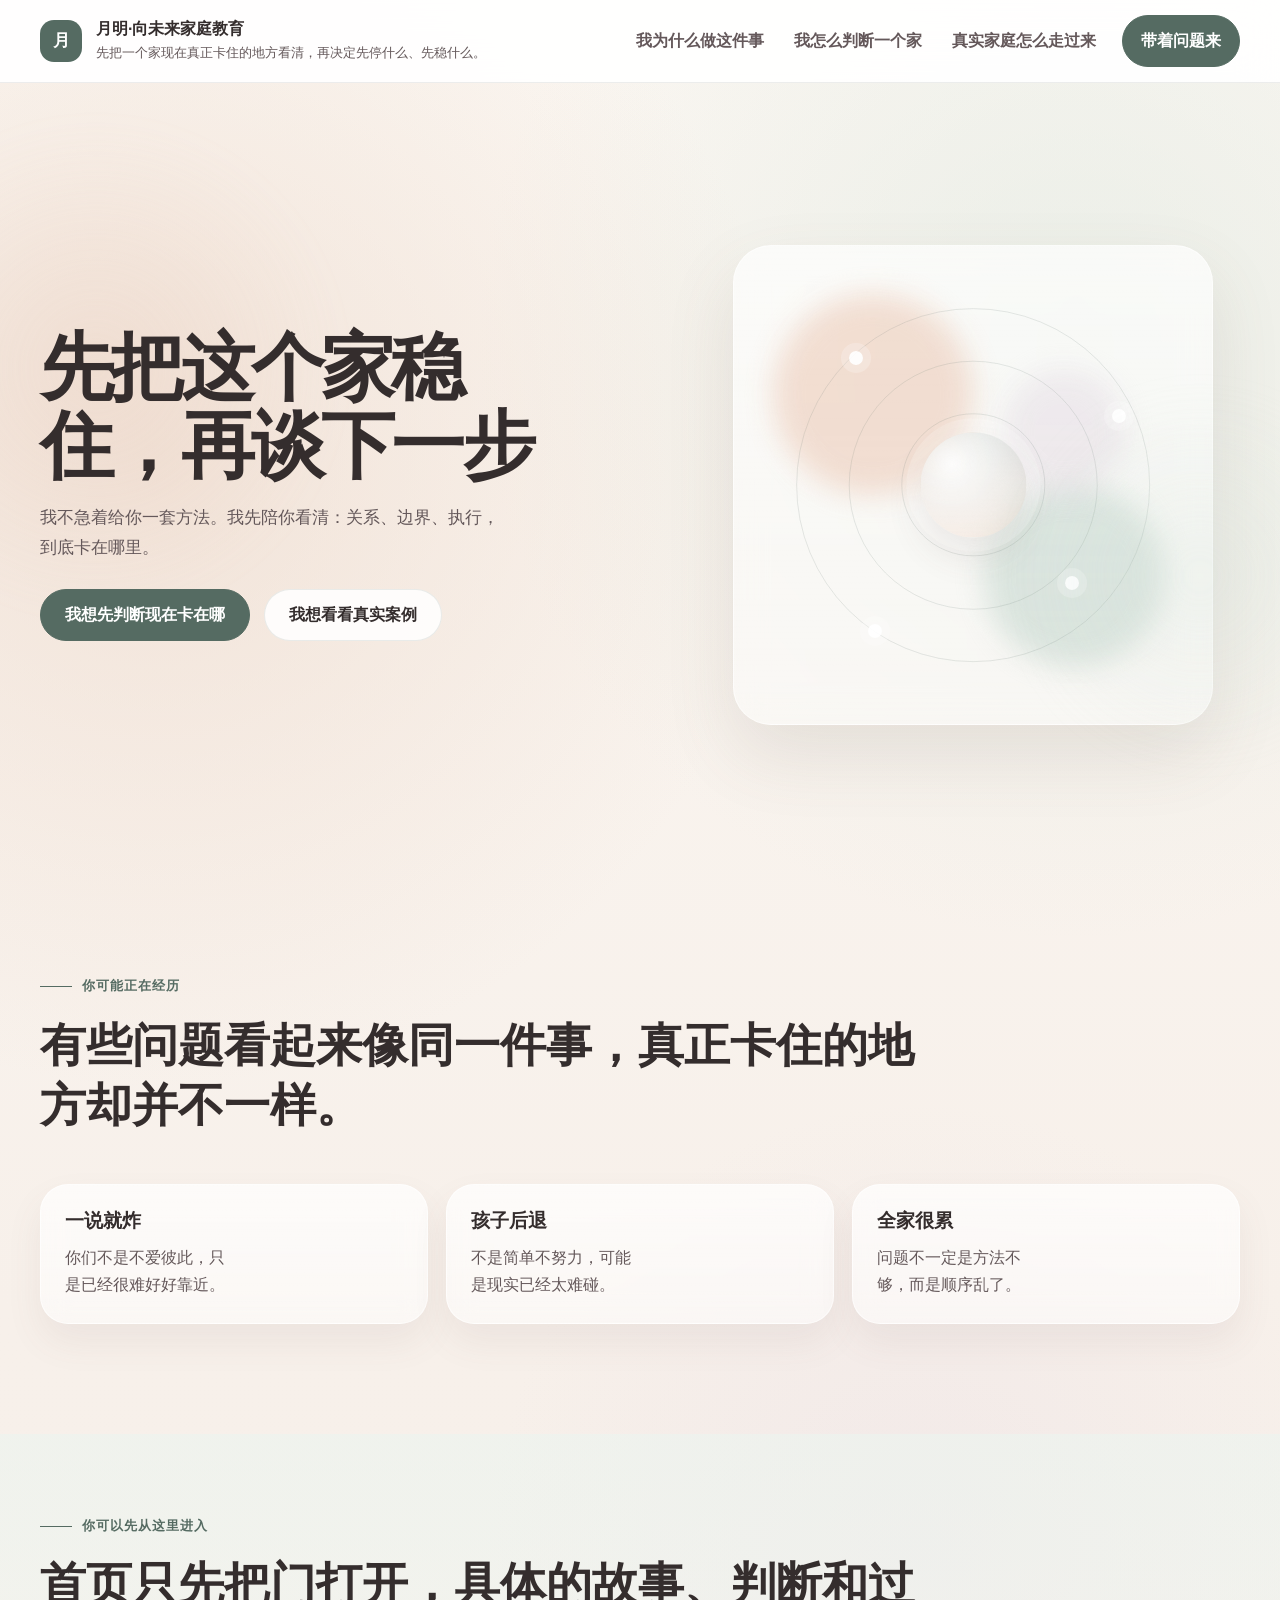
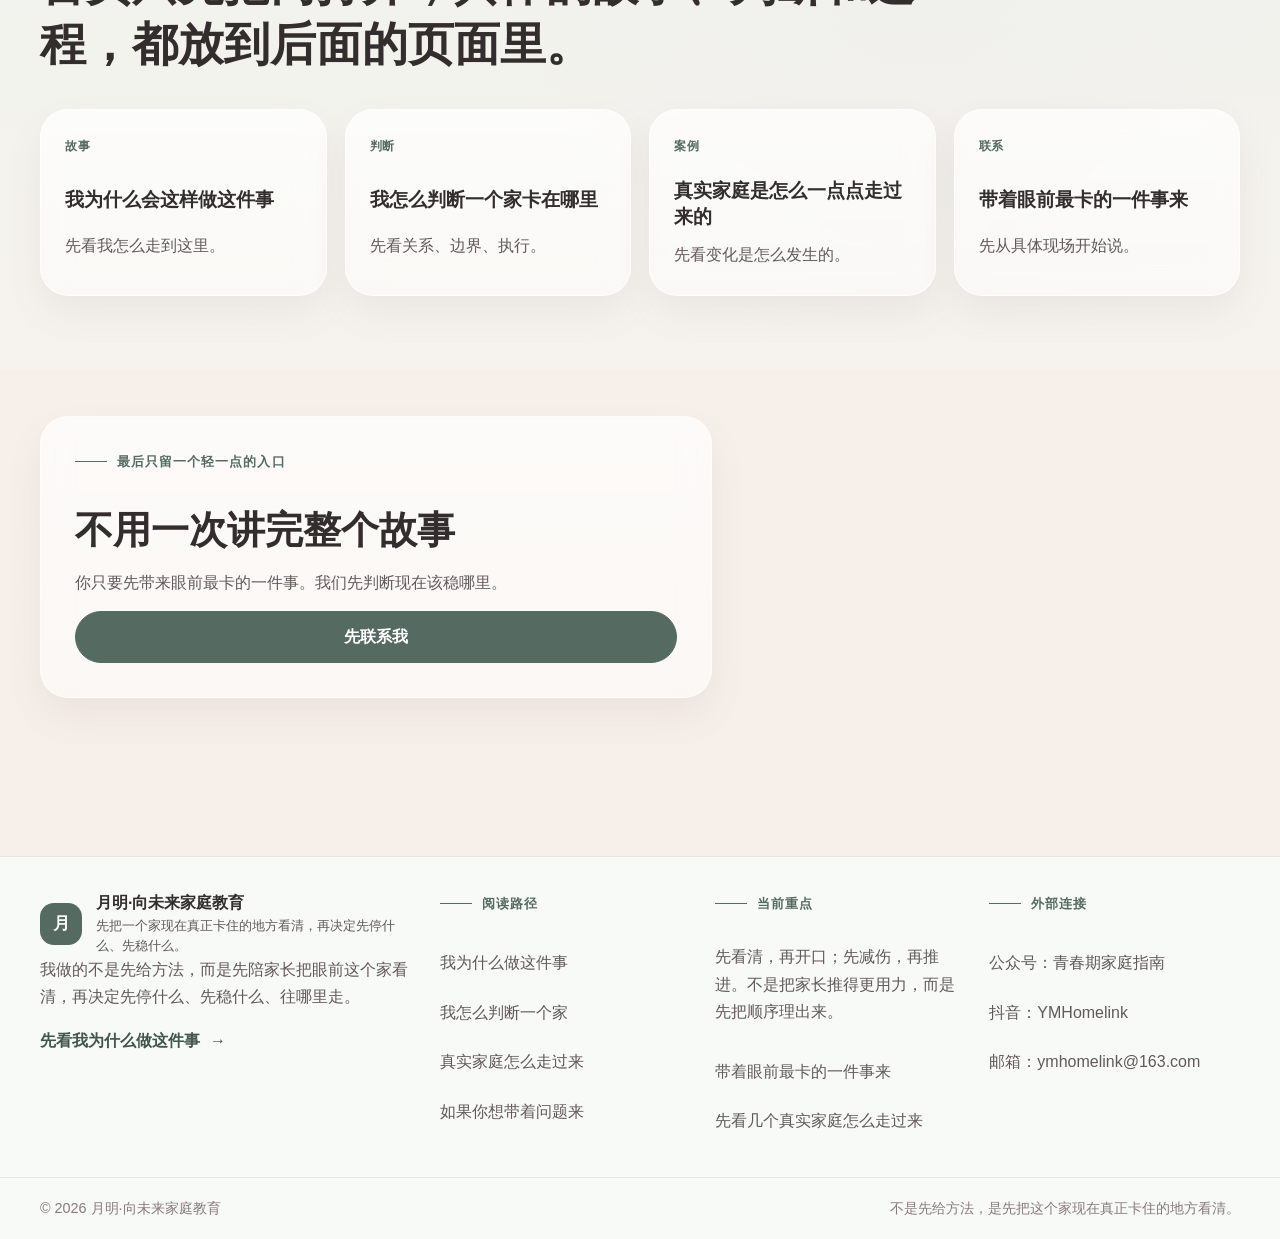
==== index.html @ 30cf976f "Redesign homepage into lighter animated entry page" ====
<!DOCTYPE html>
<html lang="zh-CN">
<head>
  <meta charset="UTF-8">
  <meta name="viewport" content="width=device-width, initial-scale=1.0">
  <title>首页 | 月明·向未来家庭教育</title>
  <meta name="description" content="先把这个家稳住，再谈下一步。我不急着给你一套方法。我先陪你看清：关系、边界、执行，到底卡在哪里。">
  <meta name="theme-color" content="#245C4D">
  <meta name="robots" content="index,follow">
  <link rel="canonical" href="https://yueminghome.github.io/Home-teach/">
  <meta property="og:locale" content="zh_CN">
  <meta property="og:type" content="website">
  <meta property="og:site_name" content="月明·向未来家庭教育">
  <meta property="og:title" content="首页 | 月明·向未来家庭教育">
  <meta property="og:description" content="先把这个家稳住，再谈下一步。我不急着给你一套方法。我先陪你看清：关系、边界、执行，到底卡在哪里。">
  <meta property="og:url" content="https://yueminghome.github.io/Home-teach/">
  <meta property="og:image" content="https://yueminghome.github.io/Home-teach/images/og-cover.png">
  <meta property="og:image:width" content="1200">
  <meta property="og:image:height" content="630">
  <meta property="og:image:alt" content="月明·向未来家庭教育 分享图">
  <meta name="twitter:card" content="summary_large_image">
  <meta name="twitter:title" content="首页 | 月明·向未来家庭教育">
  <meta name="twitter:description" content="先把这个家稳住，再谈下一步。我不急着给你一套方法。我先陪你看清：关系、边界、执行，到底卡在哪里。">
  <meta name="twitter:image" content="https://yueminghome.github.io/Home-teach/images/og-cover.png">
  <link rel="icon" type="image/svg+xml" href="data:image/svg+xml,%3Csvg xmlns='http://www.w3.org/2000/svg' viewBox='0 0 32 32'%3E%3Crect x='3' y='3' width='26' height='26' rx='8' fill='%23245C4D'/%3E%3Ctext x='16' y='20' text-anchor='middle' fill='white' font-size='13' font-family='Microsoft YaHei'%3E%E6%9C%88%3C/text%3E%3C/svg%3E">
  <link rel="stylesheet" href="css/style.css">
  <link rel="manifest" href="site.webmanifest">
  <script type="application/ld+json">
[
  {
    "@context": "https://schema.org",
    "@type": "Organization",
    "name": "月明·向未来家庭教育",
    "url": "https://yueminghome.github.io/Home-teach/",
    "logo": "https://yueminghome.github.io/Home-teach/images/og-cover.png",
    "image": "https://yueminghome.github.io/Home-teach/images/og-cover.png",
    "description": "先把这个家稳住，再谈下一步。我不急着给你一套方法。我先陪你看清：关系、边界、执行，到底卡在哪里。",
    "email": "mailto:ymhomelink@163.com"
  },
  {
    "@context": "https://schema.org",
    "@type": "WebSite",
    "name": "月明·向未来家庭教育",
    "url": "https://yueminghome.github.io/Home-teach/",
    "description": "先把这个家稳住，再谈下一步。我不急着给你一套方法。我先陪你看清：关系、边界、执行，到底卡在哪里。",
    "inLanguage": "zh-CN"
  }
]
  </script>
</head>
<body data-page="home">
  <div data-site-header></div>

  <main class="page-shell entry-home">
    <section class="section entry-home__hero">
      <div class="container">
        <div class="entry-home__hero-grid">
          <div class="entry-home__hero-copy">
            <h1 class="reveal" style="--reveal-delay: 0.04s;">先把这个家稳住，再谈下一步</h1>
            <p class="reveal" style="--reveal-delay: 0.14s;">我不急着给你一套方法。我先陪你看清：关系、边界、执行，到底卡在哪里。</p>
            <div class="btn-row reveal" style="--reveal-delay: 0.22s;">
              <a class="btn btn--primary" href="system.html">我想先判断现在卡在哪</a>
              <a class="btn btn--secondary" href="cases.html">我想看看真实案例</a>
            </div>
          </div>
          <div class="entry-home__hero-visual reveal" style="--reveal-delay: 0.18s;" aria-hidden="true">
            <div class="entry-home__hero-shell">
              <span class="entry-home__glow entry-home__glow--peach"></span>
              <span class="entry-home__glow entry-home__glow--sage"></span>
              <span class="entry-home__glow entry-home__glow--mist"></span>
              <div class="entry-home__orbit entry-home__orbit--outer"></div>
              <div class="entry-home__orbit entry-home__orbit--middle"></div>
              <div class="entry-home__orbit entry-home__orbit--inner"></div>
              <span class="entry-home__node entry-home__node--a"></span>
              <span class="entry-home__node entry-home__node--b"></span>
              <span class="entry-home__node entry-home__node--c"></span>
              <span class="entry-home__node entry-home__node--d"></span>
              <div class="entry-home__core"></div>
            </div>
          </div>
        </div>
      </div>
    </section>

    <section class="section entry-home__moments">
      <div class="container author-home__essay reveal">
        <div class="section-head">
          <span class="eyebrow">你可能正在经历</span>
          <h2>有些问题看起来像同一件事，真正卡住的地方却并不一样。</h2>
        </div>
        <div class="entry-home__moment-grid">
          <article class="reveal" style="--reveal-delay: 0.04s;">
            <div class="entry-home__moment-card">
              <h3>一说就炸</h3>
              <p>你们不是不爱彼此，只是已经很难好好靠近。</p>
            </div>
          </article>
          <article class="reveal" style="--reveal-delay: 0.12s;">
            <div class="entry-home__moment-card">
              <h3>孩子后退</h3>
              <p>不是简单不努力，可能是现实已经太难碰。</p>
            </div>
          </article>
          <article class="reveal" style="--reveal-delay: 0.2s;">
            <div class="entry-home__moment-card">
              <h3>全家很累</h3>
              <p>问题不一定是方法不够，而是顺序乱了。</p>
            </div>
          </article>
        </div>
      </div>
    </section>

    <section class="section section--soft entry-home__routes-section">
      <div class="container">
        <div class="section-head reveal" style="--reveal-delay: 0.04s;">
          <span class="eyebrow">你可以先从这里进入</span>
          <h2>首页只先把门打开，具体的故事、判断和过程，都放到后面的页面里。</h2>
        </div>
        <div class="route-grid entry-home__routes">
          <article class="reveal" style="--reveal-delay: 0.04s;">
            <a class="entry-home__route-card" href="about.html">
              <span class="card-label">故事</span>
              <h3>我为什么会这样做这件事</h3>
              <p>先看我怎么走到这里。</p>
            </a>
          </article>
          <article class="reveal" style="--reveal-delay: 0.12s;">
            <a class="entry-home__route-card" href="system.html">
              <span class="card-label">判断</span>
              <h3>我怎么判断一个家卡在哪里</h3>
              <p>先看关系、边界、执行。</p>
            </a>
          </article>
          <article class="reveal" style="--reveal-delay: 0.2s;">
            <a class="entry-home__route-card" href="cases.html">
              <span class="card-label">案例</span>
              <h3>真实家庭是怎么一点点走过来的</h3>
              <p>先看变化是怎么发生的。</p>
            </a>
          </article>
          <article class="reveal" style="--reveal-delay: 0.28s;">
            <a class="entry-home__route-card" href="contact.html">
              <span class="card-label">联系</span>
              <h3>带着眼前最卡的一件事来</h3>
              <p>先从具体现场开始说。</p>
            </a>
          </article>
        </div>
      </div>
    </section>

    <section class="section entry-home__cta">
      <div class="container">
        <article class="entry-home__cta-panel reveal" style="--reveal-delay: 0.06s;">
          <span class="eyebrow">最后只留一个轻一点的入口</span>
          <h2>不用一次讲完整个故事</h2>
          <p>你只要先带来眼前最卡的一件事。我们先判断现在该稳哪里。</p>
          <a class="btn btn--primary" href="contact.html#group-entry">先联系我</a>
        </article>
      </div>
    </section>
  </main>

  <div data-site-footer></div>

  <script src="js/site-shell.js"></script>
  <script src="js/site-ui.js"></script>
  <script src="js/main.js"></script>
</body>
</html>
---- css/style.css ----
:root {
  --bg: #f8f3ec;
  --bg-soft: #f9f1ea;
  --bg-deep: #f1e8e0;
  --surface: rgba(255, 255, 255, 0.76);
  --surface-strong: #ffffff;
  --surface-dark: #163a31;
  --ink: #342d2d;
  --ink-soft: #64585a;
  --ink-muted: #8b7a7c;
  --accent: #556b62;
  --accent-strong: #41564e;
  --accent-08: rgba(85, 107, 98, 0.08);
  --accent-12: rgba(85, 107, 98, 0.12);
  --accent-18: rgba(85, 107, 98, 0.18);
  --accent-22: rgba(85, 107, 98, 0.22);
  --accent-32: rgba(85, 107, 98, 0.32);
  --accent-soft: var(--accent-08);
  --accent-warm: #d7baa8;
  --line: var(--accent-12);
  --line-strong: var(--accent-22);
  --shadow-soft: 0 30px 70px rgba(96, 77, 70, 0.08);
  --shadow-card: 0 18px 42px rgba(96, 77, 70, 0.08);
  --radius-xl: 40px;
  --radius-lg: 30px;
  --radius-md: 22px;
  --radius-sm: 16px;
  --max-width: 1200px;
  --font-sans: "Microsoft YaHei UI", "Microsoft YaHei", "PingFang SC", "Noto Sans SC", sans-serif;
}

*,
*::before,
*::after {
  box-sizing: border-box;
}

html {
  scroll-behavior: smooth;
}

body {
  margin: 0;
  min-width: 320px;
  color: var(--ink-soft);
  font: 400 16px/1.72 var(--font-sans);
  background:
    radial-gradient(circle at top left, rgba(214, 191, 176, 0.28), transparent 28%),
    radial-gradient(circle at top right, rgba(228, 214, 223, 0.24), transparent 26%),
    linear-gradient(180deg, #fbf7f2 0%, #f7f2ed 30%, #f6f0eb 100%);
}

body.nav-open {
  overflow: hidden;
}

img {
  display: block;
  max-width: 100%;
}

a {
  color: inherit;
}

p {
  margin: 0 0 1rem;
}

h1,
h2,
h3,
h4 {
  margin: 0;
  color: var(--ink);
  line-height: 1.3;
  font-weight: 700;
}

h1 {
  font-size: clamp(2.6rem, 5vw, 5rem);
}

h2 {
  font-size: clamp(2rem, 3.6vw, 3.35rem);
}

h3 {
  font-size: clamp(1.25rem, 2vw, 1.72rem);
}

h1 + p,
h2 + p,
h3 + p {
  margin-top: 14px;
}

ul {
  margin: 0;
  padding-left: 1.2rem;
}

.container {
  width: min(var(--max-width), calc(100% - 40px));
  margin: 0 auto;
}

.page-shell {
  padding-top: 94px;
}

.section {
  padding: 92px 0;
}

.section--soft {
  position: relative;
}

.section--soft::before {
  content: "";
  position: absolute;
  inset: 18px 0;
  background: linear-gradient(180deg, rgba(236, 244, 239, 0.65), rgba(245, 250, 247, 0.28));
  z-index: 0;
}

.section--soft .container {
  position: relative;
  z-index: 1;
}

.section-head {
  max-width: 880px;
  margin-bottom: 34px;
}

.section-head h2 {
  margin-bottom: 14px;
}

.section-head p {
  color: var(--ink-soft);
  font-size: 1.05rem;
  max-width: 60ch;
}

.eyebrow {
  display: inline-flex;
  align-items: center;
  gap: 10px;
  margin-bottom: 18px;
  color: var(--accent);
  font-size: 0.82rem;
  font-weight: 700;
  letter-spacing: 0.08em;
}

.eyebrow::before {
  content: "";
  width: 32px;
  height: 1px;
  background: var(--accent);
}

.btn-row {
  display: flex;
  flex-wrap: wrap;
  gap: 14px;
}

.btn {
  display: inline-flex;
  align-items: center;
  justify-content: center;
  min-height: 52px;
  padding: 0 24px;
  border: 1px solid var(--line);
  border-radius: 999px;
  background: transparent;
  color: var(--ink);
  font-weight: 700;
  text-decoration: none;
  transition: transform 0.28s ease, background-color 0.28s ease, border-color 0.28s ease, color 0.28s ease, box-shadow 0.28s ease;
}

.btn:hover {
  transform: translateY(-2px);
  box-shadow: 0 14px 26px rgba(96, 77, 70, 0.12);
}

.btn--primary {
  border-color: var(--accent);
  background: var(--accent);
  color: #ffffff;
}

.btn--secondary {
  background: rgba(255, 255, 255, 0.86);
}

.btn--ghost {
  color: var(--ink-soft);
}

.text-link {
  display: inline-flex;
  align-items: center;
  gap: 10px;
  color: var(--accent-strong);
  font-weight: 700;
  text-decoration: none;
}

.text-link::after {
  content: "→";
}

.panel {
  padding: 28px;
  border: 1px solid var(--line);
  border-radius: var(--radius-lg);
  background: var(--surface);
  box-shadow: var(--shadow-card);
  backdrop-filter: blur(10px);
}

.panel--visual {
  padding: 34px;
}

.quote-panel {
  padding: 34px;
  border-radius: var(--radius-lg);
  background: linear-gradient(180deg, rgba(22, 58, 49, 0.98), rgba(19, 48, 40, 0.98));
  color: rgba(248, 252, 249, 0.88);
  box-shadow: var(--shadow-soft);
}

.quote-panel strong,
.quote-panel h3 {
  color: #ffffff;
}

.quote-panel p:last-child {
  margin-bottom: 0;
}

.split-layout {
  display: grid;
  grid-template-columns: minmax(0, 1.15fr) minmax(300px, 0.85fr);
  gap: 24px;
  align-items: stretch;
}

.page-hero,
.hero--growth {
  padding: 32px 0 18px;
}

.page-hero__grid,
.growth-hero__grid {
  display: grid;
  grid-template-columns: minmax(0, 1.18fr) minmax(300px, 0.82fr);
  gap: 0;
  align-items: stretch;
  overflow: hidden;
  border: 1px solid rgba(20, 32, 27, 0.08);
  border-radius: 30px;
  background: rgba(255, 255, 255, 0.9);
  box-shadow: 0 24px 52px rgba(20, 32, 27, 0.05);
}

.page-hero__copy,
.page-hero__aside,
.growth-hero__copy {
  padding: 38px;
  border: 0;
  border-radius: 0;
  background: transparent;
  box-shadow: none;
}

.page-hero__copy h1,
.growth-hero__copy h1,
.panel h2,
.panel h3,
.quote-panel h2,
.quote-panel h3,
.service-card h3,
.case-card h3,
.map-card h3,
.summary-card h3,
.contact-card h2,
.contact-card h3 {
  margin-bottom: 12px;
}

.page-hero__copy p,
.growth-hero__copy p {
  color: var(--ink-soft);
  font-size: 1.05rem;
  max-width: 60ch;
}

.page-hero__aside {
  border-left: 1px solid rgba(20, 32, 27, 0.08);
  background: rgba(243, 247, 243, 0.88);
}

.page-hero__aside strong {
  display: block;
  margin-bottom: 12px;
  color: var(--ink);
  font-size: 1.05rem;
}

.page-hero__aside ul,
.quote-panel ul,
.panel ul,
.contact-card ul,
.service-card ul,
.evidence-card ul {
  display: grid;
  gap: 10px;
  color: var(--ink-soft);
}

.site-header {
  position: fixed;
  inset: 0 0 auto;
  z-index: 20;
  border-bottom: 1px solid rgba(20, 32, 27, 0.08);
  background: rgba(255, 255, 255, 0.92);
  backdrop-filter: blur(18px);
}

.site-header__inner {
  display: flex;
  align-items: center;
  justify-content: space-between;
  gap: 28px;
  min-height: 82px;
}

.brand-lockup {
  display: inline-flex;
  align-items: center;
  gap: 14px;
  min-width: 0;
  text-decoration: none;
}

.brand-lockup__mark {
  display: inline-flex;
  align-items: center;
  justify-content: center;
  width: 42px;
  height: 42px;
  flex: 0 0 auto;
  border-radius: 14px;
  background: var(--accent);
  color: #ffffff;
  font-size: 1.05rem;
  font-weight: 700;
}

.brand-lockup__text {
  display: flex;
  flex-direction: column;
  gap: 4px;
  min-width: 0;
}

.brand-lockup__text strong {
  color: var(--ink);
  font-size: 1rem;
  line-height: 1.2;
}

.brand-lockup__text span {
  max-width: 34rem;
  color: var(--ink-soft);
  font-size: 0.83rem;
  line-height: 1.5;
}

.desktop-nav {
  display: flex;
  align-items: center;
  gap: 2px;
}

.nav-link {
  position: relative;
  padding: 12px 14px;
  color: var(--ink-soft);
  font-weight: 700;
  text-decoration: none;
  transition: color 0.2s ease, background-color 0.2s ease;
}

.nav-link::after {
  content: "";
  position: absolute;
  left: 14px;
  right: 14px;
  bottom: 9px;
  height: 1px;
  background: var(--accent);
  transform: scaleX(0);
  transform-origin: center;
  transition: transform 0.2s ease;
}

.nav-link:hover,
.nav-link.is-active {
  color: var(--ink);
}

.nav-link:hover::after,
.nav-link.is-active::after {
  transform: scaleX(1);
}

.nav-link--cta {
  margin-left: 10px;
  padding: 11px 18px;
  border: 1px solid var(--accent);
  border-radius: 999px;
  background: var(--accent);
  color: #ffffff;
}

.nav-link--cta::after {
  display: none;
}

.nav-link--cta:hover,
.nav-link--cta.is-active {
  background: var(--accent-strong);
  color: #ffffff;
}

.nav-toggle {
  display: none;
  width: 46px;
  height: 46px;
  padding: 0;
  border: 1px solid var(--line);
  border-radius: 50%;
  background: rgba(255, 255, 255, 0.8);
  cursor: pointer;
}

.nav-toggle span {
  display: block;
  width: 18px;
  height: 2px;
  margin: 4px auto;
  background: var(--ink);
}

.mobile-nav {
  position: fixed;
  inset: 0;
  display: none;
  justify-content: flex-end;
  background: rgba(12, 24, 20, 0.34);
}

.mobile-nav.is-open {
  display: flex;
}

.mobile-nav__panel {
  width: min(420px, 100%);
  padding: 28px 24px 34px;
  background: #ffffff;
  box-shadow: -20px 0 40px rgba(15, 33, 27, 0.1);
}

.mobile-nav__top {
  display: flex;
  align-items: center;
  justify-content: space-between;
  margin-bottom: 18px;
}

.mobile-nav__brand {
  color: var(--ink);
  font-weight: 700;
}

.mobile-nav__close {
  width: 42px;
  height: 42px;
  border: 1px solid var(--line);
  border-radius: 50%;
  background: transparent;
  color: var(--ink);
  font-size: 1.5rem;
  cursor: pointer;
}

.mobile-nav__note {
  margin-bottom: 20px;
  color: var(--ink-soft);
}

.mobile-nav__links {
  display: grid;
  gap: 10px;
}

.mobile-nav__link {
  padding: 14px 16px;
  border: 1px solid var(--line);
  border-radius: 14px;
  background: #ffffff;
  color: var(--ink);
  font-weight: 700;
  text-decoration: none;
}

.mobile-nav__link.is-active {
  border-color: var(--accent-32);
  background: var(--bg-soft);
}

.site-footer {
  margin-top: 26px;
  border-top: 1px solid var(--line);
  background: #f7faf7;
}

.site-footer__grid {
  display: grid;
  grid-template-columns: minmax(0, 1.2fr) repeat(3, minmax(0, 0.8fr));
  gap: 24px;
  padding: 36px 0;
}

.site-footer__brand p,
.site-footer__col p,
.site-footer__col a {
  color: var(--ink-soft);
}

.site-footer__col {
  display: grid;
  align-content: start;
  gap: 10px;
}

.site-footer__col a {
  text-decoration: none;
}

.site-footer__bottom {
  border-top: 1px solid var(--line);
}

.site-footer__bottom-inner {
  display: flex;
  justify-content: space-between;
  gap: 16px;
  padding: 18px 0;
  color: var(--ink-muted);
  font-size: 0.9rem;
}

body[data-page="home"] {
  background:
    radial-gradient(circle at 12% 16%, rgba(236, 214, 199, 0.58), transparent 24%),
    radial-gradient(circle at 84% 12%, rgba(217, 230, 221, 0.48), transparent 22%),
    radial-gradient(circle at 72% 54%, rgba(232, 220, 228, 0.34), transparent 24%),
    linear-gradient(180deg, #fbf7f2 0%, #f7f0ea 46%, #f6efe9 100%);
}

body[data-page="home"] .page-shell {
  padding-top: 82px;
}

body[data-page="about"],
body[data-page="system"],
body[data-page="cases"],
body[data-page="contact"],
body[data-page="value"],
body[data-page="engine"] {
  background: linear-gradient(180deg, #fcfdfb 0%, #f5f8f4 100%);
}

.trust-strip,
.process-grid,
.service-grid,
.evidence-grid,
.case-grid,
.map-grid,
.contact-grid,
.summary-grid,
.route-grid {
  display: grid;
  gap: 18px;
}

.trust-strip {
  grid-template-columns: repeat(3, minmax(0, 1fr));
}

.trust-strip > div,
.process-card,
.service-card,
.evidence-card,
.case-card,
.map-card,
.summary-card,
.contact-card,
.route-card {
  padding: 24px;
  border: 1px solid var(--line);
  border-radius: var(--radius-lg);
  background: rgba(255, 255, 255, 0.88);
  box-shadow: var(--shadow-card);
}

.trust-strip__label,
.card-label {
  display: inline-flex;
  margin-bottom: 10px;
  color: var(--accent);
  font-size: 0.78rem;
  font-weight: 700;
  letter-spacing: 0.08em;
}

.trust-strip strong,
.process-card strong,
.service-card strong,
.evidence-card strong,
.summary-card strong {
  color: var(--ink);
}

.process-grid,
.service-grid,
.map-grid,
.summary-grid {
  grid-template-columns: repeat(2, minmax(0, 1fr));
}

.process-card__num,
.map-card__num {
  display: inline-flex;
  align-items: center;
  justify-content: center;
  width: 42px;
  height: 42px;
  margin-bottom: 16px;
  border-radius: 14px;
  background: var(--accent-soft);
  color: var(--accent);
  font-weight: 700;
}

.process-card p:last-child,
.service-card p:last-child,
.evidence-card p:last-child,
.case-card p:last-child,
.map-card p:last-child,
.summary-card p:last-child {
  margin-bottom: 0;
}

.service-card {
  display: grid;
  gap: 12px;
}

.service-card__top {
  display: flex;
  align-items: flex-start;
  justify-content: space-between;
  gap: 14px;
}

.service-card__top span {
  display: inline-flex;
  padding: 6px 10px;
  border-radius: 999px;
  background: var(--accent-soft);
  color: var(--accent);
  font-size: 0.8rem;
  font-weight: 700;
}

.evidence-grid {
  grid-template-columns: repeat(3, minmax(0, 1fr));
}

.contact-grid {
  grid-template-columns: repeat(2, minmax(0, 1fr));
}

.evidence-card h3,
.case-card h3,
.contact-card h2 {
  margin-bottom: 10px;
}

.evidence-card {
  display: grid;
  gap: 12px;
}

.case-grid {
  grid-template-columns: repeat(3, minmax(0, 1fr));
}

.case-card__label {
  display: inline-flex;
  margin-bottom: 12px;
  color: var(--accent);
  font-size: 0.82rem;
  font-weight: 700;
}

.case-card__track {
  display: grid;
  gap: 10px;
}

.case-card__track div {
  padding-top: 10px;
  border-top: 1px solid var(--accent-08);
}

.timeline {
  display: grid;
  gap: 16px;
}

.timeline-item {
  display: grid;
  grid-template-columns: 84px minmax(0, 1fr);
  gap: 16px;
  padding: 22px 24px;
  border: 1px solid var(--line);
  border-radius: var(--radius-lg);
  background: rgba(255, 255, 255, 0.88);
  box-shadow: var(--shadow-card);
}

.timeline-item__num {
  display: inline-flex;
  align-items: center;
  justify-content: center;
  width: 64px;
  height: 64px;
  border-radius: 18px;
  background: linear-gradient(180deg, var(--accent-12), rgba(139, 178, 153, 0.2));
  color: var(--accent);
  font-size: 1.15rem;
  font-weight: 700;
}

.timeline-item__content h3 {
  margin-bottom: 8px;
}

.profile-panel {
  display: grid;
  grid-template-columns: minmax(220px, 0.75fr) minmax(0, 1fr);
  gap: 22px;
  align-items: stretch;
}

.profile-panel__photo {
  overflow: hidden;
  border-radius: var(--radius-lg);
  background: rgba(236, 244, 239, 0.9);
  min-height: 100%;
}

.profile-panel__photo img {
  width: 100%;
  height: 100%;
  object-fit: cover;
  aspect-ratio: 1086 / 1448;
}

.profile-panel__copy {
  display: grid;
  gap: 14px;
}

.profile-points {
  display: grid;
  gap: 12px;
}

.profile-points div {
  padding: 14px 0;
  border-top: 1px solid var(--accent-08);
}

.profile-points div:first-child {
  padding-top: 0;
  border-top: 0;
}

.map-detail-grid {
  display: grid;
  grid-template-columns: repeat(2, minmax(0, 1fr));
  gap: 18px;
}

.detail-card {
  padding: 24px;
  border: 1px solid var(--line);
  border-radius: var(--radius-lg);
  background: rgba(255, 255, 255, 0.88);
  box-shadow: var(--shadow-card);
}

.detail-card h3 {
  margin-bottom: 12px;
}

.detail-card__list {
  display: grid;
  gap: 10px;
}

.detail-card__list div {
  padding-top: 10px;
  border-top: 1px solid var(--accent-08);
}

.accordion {
  display: grid;
  gap: 14px;
}

.accordion-item {
  border: 1px solid var(--line);
  border-radius: var(--radius-lg);
  background: rgba(255, 255, 255, 0.88);
  box-shadow: var(--shadow-card);
  overflow: hidden;
}

.accordion-toggle {
  width: 100%;
  padding: 22px 24px;
  border: 0;
  background: transparent;
  color: inherit;
  display: grid;
  grid-template-columns: 58px minmax(0, 1fr) 24px;
  gap: 16px;
  text-align: left;
  cursor: pointer;
}

.accordion-toggle__badge {
  display: inline-flex;
  align-items: center;
  justify-content: center;
  width: 42px;
  height: 42px;
  border-radius: 14px;
  background: var(--accent-soft);
  color: var(--accent);
  font-weight: 700;
}

.accordion-toggle__meta span {
  display: block;
  margin-bottom: 6px;
  color: var(--accent);
  font-size: 0.84rem;
  font-weight: 700;
}

.accordion-toggle__icon {
  color: var(--accent);
  font-size: 1.3rem;
  line-height: 1;
}

.accordion-panel {
  padding: 0 24px 24px;
}

.accordion-item.is-open .accordion-panel {
  display: block;
}

.accordion-panel__grid {
  display: grid;
  gap: 12px;
}

.accordion-panel__grid div {
  padding-top: 12px;
  border-top: 1px solid var(--accent-08);
}

.summary-card {
  display: grid;
  gap: 10px;
}

.contact-card {
  display: grid;
  gap: 14px;
}

.contact-card--primary {
  grid-column: auto;
}

.qr-box {
  display: grid;
  gap: 12px;
  align-items: start;
  padding: 18px;
  border: 1px solid var(--accent-08);
  border-radius: var(--radius-md);
  background: rgba(245, 250, 247, 0.92);
}

.qr-box img {
  width: 188px;
  max-width: 100%;
  height: auto;
  border-radius: 16px;
  border: 1px solid var(--accent-08);
}

.contact-prep {
  display: grid;
  grid-template-columns: repeat(3, minmax(0, 1fr));
  gap: 18px;
}

.contact-prep article {
  padding: 22px;
  border: 1px solid var(--line);
  border-radius: var(--radius-lg);
  background: rgba(255, 255, 255, 0.88);
  box-shadow: var(--shadow-card);
}

.contact-form {
  display: grid;
  gap: 14px;
}

.contact-form label {
  display: grid;
  gap: 8px;
  color: var(--ink);
  font-weight: 700;
}

.contact-form input,
.contact-form textarea {
  width: 100%;
  padding: 14px 16px;
  border: 1px solid var(--line-strong);
  border-radius: 16px;
  background: rgba(255, 255, 255, 0.95);
  color: var(--ink);
  font: inherit;
}

.contact-form textarea {
  min-height: 150px;
  resize: vertical;
}

.thanks-card {
  max-width: 760px;
  margin: 0 auto;
}

.thanks-card h1 {
  margin-bottom: 12px;
}

.thanks-card .btn-row {
  margin-top: 24px;
}

.entry-home {
  position: relative;
  padding-bottom: 40px;
  overflow: clip;
}

.entry-home::before,
.entry-home::after {
  content: "";
  position: absolute;
  border-radius: 50%;
  filter: blur(18px);
  opacity: 0.6;
  pointer-events: none;
}

.entry-home::before {
  width: 32rem;
  height: 32rem;
  top: 7rem;
  left: -10rem;
  background: radial-gradient(circle, rgba(230, 200, 183, 0.48), transparent 68%);
}

.entry-home::after {
  width: 24rem;
  height: 24rem;
  right: -7rem;
  top: 24rem;
  background: radial-gradient(circle, rgba(214, 228, 220, 0.48), transparent 70%);
}

.entry-home__hero {
  padding-top: 52px;
  padding-bottom: 40px;
}

.entry-home__hero-grid {
  display: grid;
  grid-template-columns: minmax(0, 1fr) minmax(280px, 0.84fr);
  gap: 32px;
  align-items: center;
  min-height: min(78vh, 760px);
}

.entry-home__hero-copy {
  position: relative;
  z-index: 1;
  max-width: 34rem;
}

.entry-home__hero-copy h1 {
  max-width: 8.6em;
  font-size: clamp(2.9rem, 5.8vw, 5.9rem);
  line-height: 1.05;
  letter-spacing: -0.05em;
  text-wrap: balance;
}

.entry-home__hero-copy p {
  max-width: 29rem;
  margin-top: 18px;
  margin-bottom: 0;
  color: var(--ink-soft);
  font-size: 1.08rem;
}

.entry-home__hero-copy .btn-row {
  margin-top: 26px;
}

.entry-home__hero-visual {
  display: grid;
  place-items: center;
}

.entry-home__hero-shell {
  position: relative;
  width: min(100%, 480px);
  aspect-ratio: 1 / 1;
  border-radius: 38px;
  border: 1px solid rgba(255, 255, 255, 0.58);
  background:
    linear-gradient(180deg, rgba(255, 255, 255, 0.56), rgba(255, 255, 255, 0.22)),
    rgba(255, 255, 255, 0.28);
  box-shadow: 0 30px 70px rgba(112, 88, 79, 0.12);
  backdrop-filter: blur(16px);
  overflow: hidden;
}

.entry-home__glow,
.entry-home__orbit,
.entry-home__node,
.entry-home__core {
  position: absolute;
}

.entry-home__glow {
  border-radius: 50%;
  filter: blur(14px);
  opacity: 0.9;
}

.entry-home__glow--peach {
  inset: 10% auto auto 8%;
  width: 42%;
  aspect-ratio: 1 / 1;
  background: rgba(233, 195, 174, 0.56);
}

.entry-home__glow--sage {
  inset: auto 10% 12% auto;
  width: 38%;
  aspect-ratio: 1 / 1;
  background: rgba(186, 208, 197, 0.52);
}

.entry-home__glow--mist {
  inset: 26% 18% auto auto;
  width: 26%;
  aspect-ratio: 1 / 1;
  background: rgba(224, 211, 223, 0.44);
}

.entry-home__orbit {
  left: 50%;
  top: 50%;
  border: 1px solid rgba(85, 107, 98, 0.14);
  border-radius: 50%;
  transform: translate(-50%, -50%);
}

.entry-home__orbit--outer {
  width: 74%;
  height: 74%;
}

.entry-home__orbit--middle {
  width: 52%;
  height: 52%;
}

.entry-home__orbit--inner {
  width: 30%;
  height: 30%;
}

.entry-home__node {
  width: 14px;
  height: 14px;
  border-radius: 50%;
  background: rgba(255, 255, 255, 0.92);
  box-shadow: 0 0 0 8px rgba(255, 255, 255, 0.22);
}

.entry-home__node--a {
  top: 22%;
  left: 24%;
}

.entry-home__node--b {
  top: 34%;
  right: 18%;
}

.entry-home__node--c {
  bottom: 18%;
  left: 28%;
}

.entry-home__node--d {
  bottom: 28%;
  right: 28%;
}

.entry-home__core {
  left: 50%;
  top: 50%;
  width: 22%;
  height: 22%;
  border-radius: 50%;
  transform: translate(-50%, -50%);
  background:
    radial-gradient(circle at 30% 30%, rgba(255, 255, 255, 0.92), rgba(255, 255, 255, 0.08)),
    linear-gradient(180deg, rgba(85, 107, 98, 0.26), rgba(233, 195, 174, 0.36));
  box-shadow:
    0 0 0 14px rgba(255, 255, 255, 0.18),
    0 18px 36px rgba(96, 77, 70, 0.12);
}

.entry-home__moments .author-home__essay {
  display: grid;
  gap: 0;
  max-width: none;
}

.entry-home__moment-grid {
  display: grid;
  grid-template-columns: repeat(3, minmax(0, 1fr));
  gap: 18px;
}

.entry-home__moment-card,
.entry-home__route-card,
.entry-home__cta-panel {
  border: 1px solid rgba(255, 255, 255, 0.62);
  border-radius: 28px;
  background: linear-gradient(180deg, rgba(255, 255, 255, 0.72), rgba(255, 255, 255, 0.52));
  box-shadow: 0 18px 36px rgba(118, 93, 83, 0.08);
  backdrop-filter: blur(14px);
}

.entry-home__moment-card {
  height: 100%;
  padding: 24px;
  transition: transform 0.28s ease, box-shadow 0.28s ease, border-color 0.28s ease;
}

.entry-home__moment-card h3 {
  margin-bottom: 10px;
  font-size: 1.2rem;
}

.entry-home__moment-card p {
  margin: 0;
  max-width: 18ch;
  color: var(--ink-soft);
}

.entry-home__routes {
  grid-template-columns: repeat(4, minmax(0, 1fr));
}

.entry-home__route-card {
  display: grid;
  gap: 10px;
  height: 100%;
  padding: 26px 24px;
  text-decoration: none;
  transition: transform 0.28s ease, box-shadow 0.28s ease, border-color 0.28s ease, background-color 0.28s ease;
}

.entry-home__route-card h3 {
  font-size: 1.18rem;
  line-height: 1.42;
}

.entry-home__route-card p {
  margin: 0;
  color: var(--ink-soft);
}

.entry-home__moment-card:hover,
.entry-home__moment-card:focus-within,
.entry-home__route-card:hover,
.entry-home__route-card:focus-visible {
  transform: translateY(-4px);
  border-color: rgba(85, 107, 98, 0.22);
  box-shadow: 0 26px 42px rgba(118, 93, 83, 0.12);
}

.entry-home__cta {
  padding-top: 28px;
}

.entry-home__cta-panel {
  display: grid;
  gap: 14px;
  max-width: 42rem;
  padding: 34px;
}

.entry-home__cta-panel h2 {
  font-size: clamp(2rem, 3vw, 3rem);
}

.entry-home__cta-panel p {
  margin: 0;
  max-width: 32rem;
}

.author-page {
  padding-bottom: 28px;
}

.author-page .section:last-of-type {
  padding-bottom: 86px;
}

.home-editorial-page {
  padding-bottom: 36px;
}

.home-editorial-hero {
  padding-top: 34px;
  padding-bottom: 30px;
}

.home-editorial__frame {
  overflow: hidden;
  border: 1px solid rgba(20, 32, 27, 0.08);
  border-radius: 34px;
  background: linear-gradient(180deg, rgba(255, 255, 255, 0.94), rgba(247, 250, 246, 0.96));
  box-shadow: 0 30px 70px rgba(20, 32, 27, 0.06);
}

.home-editorial__hero {
  display: grid;
  grid-template-columns: minmax(0, 1.2fr) minmax(320px, 0.8fr);
}

.home-editorial__copy,
.home-editorial__summary {
  padding: 48px;
}

.home-editorial__copy h1 {
  max-width: 10em;
  font-size: clamp(2.8rem, 5vw, 5.2rem);
  line-height: 1.08;
  letter-spacing: -0.04em;
  text-wrap: balance;
}

.home-editorial__copy p {
  max-width: 43rem;
  margin-top: 18px;
  margin-bottom: 0;
  color: var(--ink-soft);
  font-size: 1.06rem;
}

.home-editorial__copy .btn-row {
  margin-top: 28px;
}

.home-editorial__summary {
  border-left: 1px solid rgba(20, 32, 27, 0.08);
  background: rgba(242, 247, 242, 0.92);
}

.home-editorial__summary-label {
  display: inline-block;
  margin-bottom: 18px;
  color: var(--ink-muted);
  font-size: 0.84rem;
  font-weight: 700;
  letter-spacing: 0.08em;
}

.home-editorial__summary-list {
  display: grid;
  gap: 18px;
  margin: 0;
  padding: 0;
  list-style: none;
  counter-reset: home-summary;
}

.home-editorial__summary-list li {
  position: relative;
  padding-left: 38px;
}

.home-editorial__summary-list li::before {
  counter-increment: home-summary;
  content: "0" counter(home-summary);
  position: absolute;
  left: 0;
  top: 2px;
  color: var(--accent);
  font-size: 0.82rem;
  font-weight: 700;
  letter-spacing: 0.08em;
}

.home-editorial__summary-list strong {
  display: block;
  margin-bottom: 6px;
  color: var(--ink);
}

.home-editorial__summary-list p {
  margin: 0;
  color: var(--ink-soft);
  font-size: 0.95rem;
}

.home-editorial__summary .text-link {
  margin-top: 24px;
}

.home-editorial__signals {
  display: grid;
  grid-template-columns: repeat(3, minmax(0, 1fr));
  border-top: 1px solid rgba(20, 32, 27, 0.08);
}

.home-editorial__signal {
  padding: 22px 28px 24px;
  border-right: 1px solid rgba(20, 32, 27, 0.08);
}

.home-editorial__signal:last-child {
  border-right: 0;
}

.home-editorial__signal span {
  display: inline-block;
  margin-bottom: 10px;
  color: var(--ink);
  font-size: 0.9rem;
  font-weight: 700;
}

.home-editorial__signal p {
  margin: 0;
  color: var(--ink-soft);
  font-size: 0.96rem;
}

.home-fit__grid {
  display: grid;
  grid-template-columns: repeat(3, minmax(0, 1fr));
  gap: 18px;
}

.home-fit__card {
  padding: 26px;
  border: 1px solid rgba(20, 32, 27, 0.08);
  border-radius: 24px;
  background: rgba(255, 255, 255, 0.9);
  box-shadow: var(--shadow-card);
}

.home-fit__card h3 {
  margin-bottom: 10px;
}

.home-fit__card p {
  margin: 0;
  color: var(--ink-soft);
}

.home-editorial__intro {
  display: grid;
  grid-template-columns: minmax(0, 1.2fr) minmax(280px, 0.8fr);
  gap: 36px;
  align-items: start;
  margin-bottom: 42px;
}

.home-editorial__essay {
  display: grid;
  gap: 14px;
  max-width: 48rem;
  color: var(--ink-soft);
}

.home-editorial__memo {
  padding: 28px;
  border-left: 2px solid var(--accent);
  background: rgba(255, 255, 255, 0.66);
}

.home-editorial__memo p:last-child {
  margin-bottom: 0;
}

.home-sequence {
  display: grid;
  grid-template-columns: repeat(2, minmax(0, 1fr));
  gap: 18px;
}

.home-sequence__item {
  display: grid;
  grid-template-columns: 72px minmax(0, 1fr);
  gap: 18px;
  align-items: start;
  padding: 24px 0 22px;
  border-top: 1px solid rgba(20, 32, 27, 0.12);
}

.home-sequence__num {
  color: var(--accent);
  font-size: 0.9rem;
  font-weight: 700;
  letter-spacing: 0.08em;
}

.home-sequence__body h3 {
  margin-bottom: 8px;
  font-size: 1.2rem;
}

.home-sequence__body p {
  margin: 0;
  color: var(--ink-soft);
}

.home-route-list {
  border-top: 1px solid rgba(20, 32, 27, 0.08);
}

.home-route {
  display: grid;
  grid-template-columns: 72px minmax(0, 1fr) minmax(190px, auto);
  gap: 20px;
  align-items: start;
  padding: 24px 0;
  border-bottom: 1px solid rgba(20, 32, 27, 0.08);
  text-decoration: none;
  transition: background-color 0.2s ease, padding-left 0.2s ease, padding-right 0.2s ease;
}

.home-route:hover,
.home-route:focus-visible {
  padding-left: 10px;
  padding-right: 10px;
  background: rgba(255, 255, 255, 0.52);
}

.home-route__num {
  color: var(--accent);
  font-size: 0.92rem;
  font-weight: 700;
  letter-spacing: 0.08em;
}

.home-route__title {
  margin-bottom: 8px;
  font-size: clamp(1.2rem, 1.6vw, 1.52rem);
}

.home-route__copy,
.home-route__meta {
  margin: 0;
  color: var(--ink-soft);
}

.home-route__meta {
  text-align: right;
  font-size: 0.9rem;
}

.home-proof-grid {
  display: grid;
  grid-template-columns: repeat(3, minmax(0, 1fr));
  gap: 18px;
}

.home-proof-card {
  padding: 26px;
  border: 1px solid var(--line);
  border-radius: 24px;
  background: rgba(255, 255, 255, 0.92);
  box-shadow: var(--shadow-card);
}

.home-proof-card h3 {
  margin-bottom: 10px;
}

.home-proof-link {
  margin-top: 28px;
  text-align: center;
}

.home-final {
  padding-top: 26px;
}

.home-final__panel {
  display: flex;
  align-items: end;
  justify-content: space-between;
  gap: 26px;
  padding: 34px;
  border-top: 1px solid rgba(20, 32, 27, 0.08);
}

.home-final__copy {
  max-width: 50rem;
}

.home-final__copy h2 {
  max-width: 18em;
  margin-bottom: 12px;
}

.home-final__copy p {
  margin: 0;
  color: var(--ink-soft);
}

.home-final__actions {
  display: flex;
  flex-wrap: wrap;
  justify-content: flex-end;
  gap: 12px;
}

.home-cta-panel {
  display: grid;
  gap: 14px;
}

@keyframes home-halo-float {
  0%,
  100% {
    transform: translate3d(0, 0, 0) scale(1);
  }
  50% {
    transform: translate3d(18px, -12px, 0) scale(1.08);
  }
}

.reveal {
  opacity: 1;
  transform: none;
}

.motion-enabled .reveal {
  opacity: 0;
  transform: translateY(24px);
  transition: opacity 0.7s ease, transform 0.7s ease;
  transition-delay: var(--reveal-delay, 0s);
}

.motion-enabled .reveal.is-visible {
  opacity: 1;
  transform: translateY(0);
}

@keyframes entry-float-peach {
  0%,
  100% {
    transform: translate3d(0, 0, 0) scale(1);
  }
  50% {
    transform: translate3d(10px, -12px, 0) scale(1.06);
  }
}

@keyframes entry-float-sage {
  0%,
  100% {
    transform: translate3d(0, 0, 0) scale(1);
  }
  50% {
    transform: translate3d(-12px, 10px, 0) scale(1.05);
  }
}

@keyframes entry-pulse-core {
  0%,
  100% {
    transform: translate(-50%, -50%) scale(1);
  }
  50% {
    transform: translate(-50%, -50%) scale(1.04);
  }
}

@keyframes entry-drift-orbit {
  0%,
  100% {
    transform: translate(-50%, -50%) rotate(0deg);
  }
  50% {
    transform: translate(-50%, -50%) rotate(4deg);
  }
}

.motion-enabled .entry-home__glow--peach {
  animation: entry-float-peach 12s ease-in-out infinite;
}

.motion-enabled .entry-home__glow--sage {
  animation: entry-float-sage 14s ease-in-out infinite;
}

.motion-enabled .entry-home__glow--mist {
  animation: entry-float-peach 16s ease-in-out infinite reverse;
}

.motion-enabled .entry-home__core {
  animation: entry-pulse-core 8s ease-in-out infinite;
}

.motion-enabled .entry-home__orbit--outer,
.motion-enabled .entry-home__orbit--middle,
.motion-enabled .entry-home__orbit--inner {
  animation: entry-drift-orbit 18s ease-in-out infinite;
}

.motion-enabled .entry-home__orbit--middle {
  animation-duration: 14s;
}

.motion-enabled .entry-home__orbit--inner {
  animation-duration: 10s;
}

@media (prefers-reduced-motion: reduce) {
  html {
    scroll-behavior: auto;
  }

  *,
  *::before,
  *::after {
    animation: none !important;
    transition: none !important;
  }

  .reveal {
    opacity: 1;
    transform: none;
  }

  .layer-stack__row,
  .timeline.is-progressive .timeline-item {
    opacity: 1 !important;
    transform: none !important;
  }

  .value-ring {
    opacity: 1 !important;
  }
}

@media (max-width: 1120px) {
  .desktop-nav {
    display: none;
  }

  .nav-toggle {
    display: block;
  }

  .brand-lockup__text span {
    max-width: 20rem;
  }

  .site-footer__grid,
  .split-layout,
  .author-home__routes,
  .entry-home__hero-grid,
  .home-editorial__hero,
  .home-editorial__intro,
  .page-hero__grid,
  .growth-hero__grid,
  .contact-grid,
  .evidence-grid,
  .case-grid,
  .contact-prep {
    grid-template-columns: 1fr;
  }

  .home-editorial__summary {
    border-left: 0;
    border-top: 1px solid rgba(20, 32, 27, 0.08);
  }

  .home-editorial__signals,
  .home-fit__grid,
  .home-proof-grid {
    grid-template-columns: 1fr;
  }

  .home-editorial__signal {
    border-right: 0;
    border-bottom: 1px solid rgba(20, 32, 27, 0.08);
  }

  .home-editorial__signal:last-child {
    border-bottom: 0;
  }

  .author-home__closing-panel {
    flex-direction: column;
    align-items: flex-start;
  }

  .entry-home__routes {
    grid-template-columns: repeat(2, minmax(0, 1fr));
  }
}

@media (max-width: 860px) {
  .page-shell {
    padding-top: 78px;
  }

  .section {
    padding: 72px 0;
  }

  .trust-strip,
  .process-grid,
  .service-grid,
  .map-grid,
  .summary-grid,
  .map-detail-grid,
  .profile-panel {
    grid-template-columns: 1fr;
  }

  .timeline-item {
    grid-template-columns: 1fr;
  }

  .author-home__routes,
  .entry-home__moment-grid,
  .entry-home__routes,
  .contact-prep {
    grid-template-columns: 1fr;
  }

  .home-sequence,
  .home-fit__grid,
  .home-proof-grid {
    grid-template-columns: 1fr;
  }

  .home-route {
    grid-template-columns: 72px 1fr;
  }

  .home-route__meta {
    grid-column: 1 / -1;
    text-align: left;
    padding-left: 72px;
  }

  .home-final__panel {
    flex-direction: column;
    align-items: flex-start;
  }

  .home-final__actions {
    justify-content: flex-start;
  }
}

@media (max-width: 640px) {
  h1 {
    font-size: clamp(2.1rem, 11vw, 3rem);
  }

  h2 {
    font-size: clamp(1.7rem, 8vw, 2.35rem);
  }

  .container {
    width: min(var(--max-width), calc(100% - 24px));
  }

  .site-header__inner {
    min-height: 68px;
  }

  .brand-lockup__text span {
    display: none;
  }

  body[data-page="home"] .page-shell {
    padding-top: 68px;
  }

  .home-editorial-hero {
    padding-top: 18px;
    padding-bottom: 22px;
  }

  .author-home__hero {
    padding-top: 18px;
    padding-bottom: 8px;
  }

  .entry-home__hero {
    padding-top: 12px;
    padding-bottom: 18px;
  }

  .entry-home__hero-grid {
    min-height: auto;
    gap: 22px;
  }

  .entry-home__hero-copy h1 {
    font-size: clamp(2.5rem, 12vw, 3.6rem);
    max-width: 8.2em;
  }

  .entry-home__hero-copy p {
    font-size: 1rem;
  }

  .entry-home__hero-shell {
    max-width: 100%;
    border-radius: 28px;
  }

  .entry-home__moment-card,
  .entry-home__route-card,
  .entry-home__cta-panel {
    border-radius: 24px;
  }

  .home-editorial__frame {
    border-radius: 24px;
  }

  .home-editorial__copy,
  .home-editorial__summary {
    padding: 26px 22px;
  }

  .page-hero__grid,
  .growth-hero__grid {
    border-radius: 24px;
  }

  .page-hero__copy,
  .page-hero__aside,
  .growth-hero__copy {
    padding: 24px 22px;
  }

  .home-editorial__copy h1 {
    font-size: clamp(2.05rem, 10vw, 3rem);
    max-width: 9.2em;
  }

  .home-editorial__signal {
    padding: 18px 22px 20px;
  }

  .home-route {
    grid-template-columns: 1fr;
    gap: 10px;
  }

  .home-route__meta {
    padding-left: 0;
  }

  .home-sequence__item {
    grid-template-columns: 1fr;
    gap: 8px;
  }

  .page-hero__copy,
  .page-hero__aside,
  .growth-hero__copy,
  .entry-home__moment-card,
  .entry-home__route-card,
  .entry-home__cta-panel,
  .panel,
  .quote-panel,
  .trust-strip > div,
  .process-card,
  .service-card,
  .evidence-card,
  .case-card,
  .map-card,
  .summary-card,
  .contact-card,
  .route-card,
  .timeline-item,
  .detail-card {
    padding: 22px;
  }

  .home-proof-card,
  .home-fit__card,
  .home-final__panel {
    padding: 22px;
  }

  .accordion-toggle {
    grid-template-columns: 1fr;
  }

  .site-footer__bottom-inner {
    flex-direction: column;
  }
}

/* ============================================================
   长滚动叙事新增组件 — 在原 class 基础上增量加入
   ============================================================ */

/* 四层堆叠：分类介绍段的小型可视化 */
.layer-stack {
  display: flex;
  flex-direction: column;
  gap: 14px;
  margin: 0 auto 48px;
  max-width: 720px;
}

.layer-stack__row {
  position: relative;
  display: grid;
  grid-template-columns: 64px 1fr auto;
  align-items: center;
  gap: 18px;
  padding: 18px 22px;
  border-radius: 18px;
  background: var(--bg-soft);
  border: 1px solid var(--accent-12);
  color: var(--ink-soft);
  font-size: 0.95rem;
  opacity: 0.55;
  transform: translateY(8px);
  transition: opacity 0.6s ease, transform 0.6s ease, background 0.6s ease, color 0.6s ease, border-color 0.6s ease, box-shadow 0.3s ease;
}

.layer-stack__row .layer-stack__num {
  display: inline-flex;
  align-items: center;
  justify-content: center;
  width: 44px;
  height: 44px;
  border-radius: 12px;
  background: var(--accent-08);
  color: var(--accent);
  font-weight: 600;
  letter-spacing: 0.04em;
  font-size: 0.95rem;
}

.layer-stack__row .layer-stack__title {
  font-weight: 600;
  color: var(--ink);
}

.layer-stack__row .layer-stack__hint {
  color: var(--ink-muted);
  font-size: 0.86rem;
}

.layer-stack__row.is-lit {
  opacity: 1;
  transform: translateY(0);
  background: #ffffff;
  border-color: var(--accent-32);
  box-shadow: 0 14px 32px -22px rgba(20, 32, 27, 0.32);
}

.layer-stack__row.is-lit .layer-stack__num {
  background: var(--accent);
  color: #ffffff;
}

.layer-stack__row:hover,
.layer-stack__row:focus-visible {
  border-color: var(--accent);
  transform: translateY(-2px);
  box-shadow: var(--shadow-card);
}

/* Timeline 进度版：scroll-driven 逐项点亮 */
.timeline.is-progressive .timeline-item {
  opacity: 0.55;
  transform: translateY(10px);
  transition: opacity 0.7s ease, transform 0.7s ease;
}

.timeline.is-progressive .timeline-item.is-lit {
  opacity: 1;
  transform: translateY(0);
}

.timeline.is-progressive .timeline-item__num {
  transition: background 0.7s ease, color 0.7s ease;
}

.timeline.is-progressive .timeline-item.is-lit .timeline-item__num {
  background: var(--accent);
  color: #ffffff;
}

/* 同心圆：value.html 四圈交互 */
.value-rings-block {
  display: grid;
  grid-template-columns: minmax(0, 1.05fr) minmax(0, 0.95fr);
  gap: 48px;
  align-items: center;
}

.value-rings {
  position: relative;
  width: min(440px, 92%);
  aspect-ratio: 1 / 1;
  margin: 0 auto;
}

.value-ring {
  position: absolute;
  left: 50%;
  top: 50%;
  transform: translate(-50%, -50%);
  border-radius: 50%;
  border: 1px solid rgba(36, 92, 77, 0.2);
  background: rgba(245, 250, 247, 0.6);
  display: flex;
  align-items: flex-start;
  justify-content: center;
  padding-top: 14px;
  cursor: pointer;
  color: var(--ink-soft);
  font-size: 0.85rem;
  letter-spacing: 0.04em;
  transition: background 0.5s ease, border-color 0.5s ease, color 0.5s ease, box-shadow 0.5s ease, transform 0.5s ease;
}

.value-ring[data-ring="connection"] {
  width: 100%;
  height: 100%;
  z-index: 1;
}

.value-ring[data-ring="action"] {
  width: 76%;
  height: 76%;
  z-index: 2;
}

.value-ring[data-ring="future"] {
  width: 54%;
  height: 54%;
  z-index: 3;
}

.value-ring[data-ring="entry"] {
  width: 32%;
  height: 32%;
  z-index: 4;
  padding-top: 0;
  align-items: center;
  background: var(--accent-08);
}

.value-ring__label {
  font-weight: 600;
  color: var(--ink);
  font-size: 0.9rem;
}

.value-ring.is-active {
  background: var(--accent-08);
  border-color: var(--accent);
  color: var(--accent-strong);
  box-shadow: 0 0 0 4px var(--accent-08);
}

.value-ring[data-ring="entry"].is-active {
  background: var(--accent);
  color: #ffffff;
}

.value-ring[data-ring="entry"].is-active .value-ring__label {
  color: #ffffff;
}

.value-ring:focus-visible {
  outline: 2px solid var(--accent);
  outline-offset: 3px;
}

.value-rings__copy {
  display: grid;
  gap: 18px;
}

[data-ring-copy] {
  display: none;
  padding: 24px;
  background: var(--bg-soft);
  border-radius: 18px;
  border: 1px solid rgba(36, 92, 77, 0.14);
}

[data-ring-copy].is-active {
  display: block;
}

[data-ring-copy] .eyebrow {
  margin-bottom: 8px;
}

[data-ring-copy] h3 {
  margin-bottom: 10px;
}

[data-ring-copy] p {
  color: var(--ink-soft);
  line-height: 1.65;
}

/* 隐私 banner：cases.html 顶部 */
.privacy-banner {
  display: flex;
  align-items: center;
  gap: 12px;
  margin: 24px auto 0;
  max-width: 720px;
  padding: 14px 22px;
  border-radius: 14px;
  background: var(--accent-08);
  color: var(--ink-soft);
  font-size: 0.88rem;
  line-height: 1.55;
}

.privacy-banner::before {
  content: "•";
  color: var(--accent);
  font-weight: 700;
}

/* 移动端粘性 CTA */
@media (max-width: 860px) {
  .resource-grid {
    grid-template-columns: 1fr;
  }

  .value-rings-block {
    grid-template-columns: 1fr;
    gap: 32px;
  }

  .layer-stack__row {
    grid-template-columns: 48px 1fr;
    grid-template-rows: auto auto;
    gap: 10px 16px;
    padding: 16px 18px;
  }

  .layer-stack__row .layer-stack__hint {
    grid-column: 1 / -1;
  }
}

/* Accordion 打开后，子项错开淡入 */
.accordion-item .accordion-panel__grid > * {
  opacity: 0;
  transform: translateY(8px);
  transition: opacity 0.5s ease, transform 0.5s ease;
}

.accordion-item.is-open .accordion-panel__grid > * {
  opacity: 1;
  transform: translateY(0);
  transition-delay: calc(var(--accordion-delay, 0) * 80ms);
}

/* Phase 2: 全局 focus-visible 兜底，键盘可见的焦点环 */
a:focus-visible,
button:focus-visible,
[role="button"]:focus-visible {
  outline: 2px solid var(--accent);
  outline-offset: 2px;
  border-radius: 4px;
}

.btn:focus-visible {
  outline: 2px solid var(--accent);
  outline-offset: 3px;
}

.nav-link:focus-visible,
.mobile-nav__link:focus-visible {
  outline-offset: 2px;
}

input:focus-visible,
textarea:focus-visible,
select:focus-visible {
  outline: 2px solid var(--accent);
  outline-offset: 1px;
}

/* Phase 2: footer 链接触摸尺寸，移动端不挤 */
.site-footer__col a {
  padding: 6px 0;
  display: inline-block;
}

/* Phase 2: 1024px 三栏卡片塌成单栏 */
@media (max-width: 1024px) and (min-width: 861px) {
  .case-grid {
    grid-template-columns: repeat(2, minmax(0, 1fr));
  }
}


.accordion-item.is-open .accordion-panel__grid > *:nth-child(1) { --accordion-delay: 0; }
.accordion-item.is-open .accordion-panel__grid > *:nth-child(2) { --accordion-delay: 1; }
.accordion-item.is-open .accordion-panel__grid > *:nth-child(3) { --accordion-delay: 2; }
.accordion-item.is-open .accordion-panel__grid > *:nth-child(4) { --accordion-delay: 3; }
.accordion-item.is-open .accordion-panel__grid > *:nth-child(5) { --accordion-delay: 4; }


.resource-grid {
  display: grid;
  grid-template-columns: repeat(2, minmax(0, 1fr));
  gap: 22px;
}

.resource-card {
  display: grid;
  gap: 14px;
  padding: 28px;
  border: 1px solid var(--line);
  border-radius: var(--radius-lg);
  background: rgba(255, 255, 255, 0.94);
  box-shadow: var(--shadow-card);
}

.resource-card__tag {
  display: inline-flex;
  align-items: center;
  width: fit-content;
  padding: 6px 12px;
  border-radius: 999px;
  background: var(--accent-08);
  color: var(--accent-strong);
  font-size: 0.82rem;
  font-weight: 700;
}
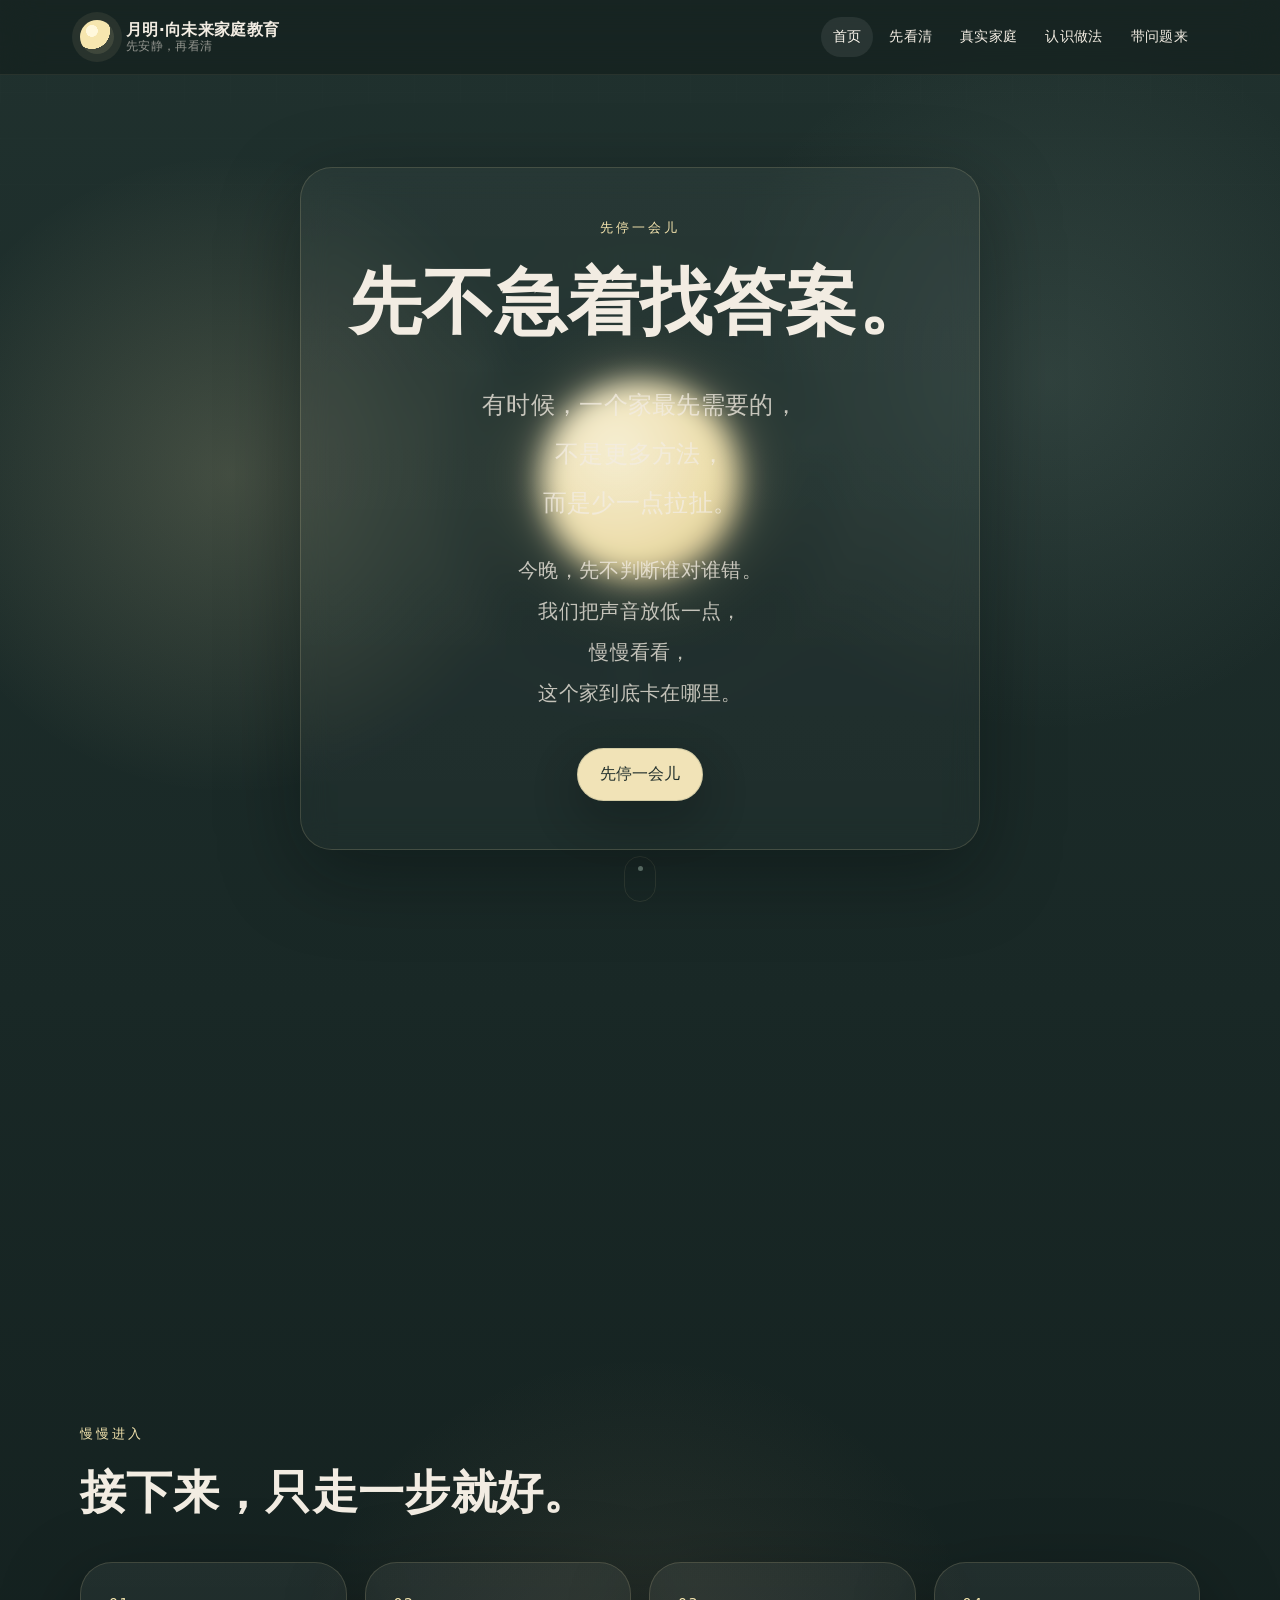
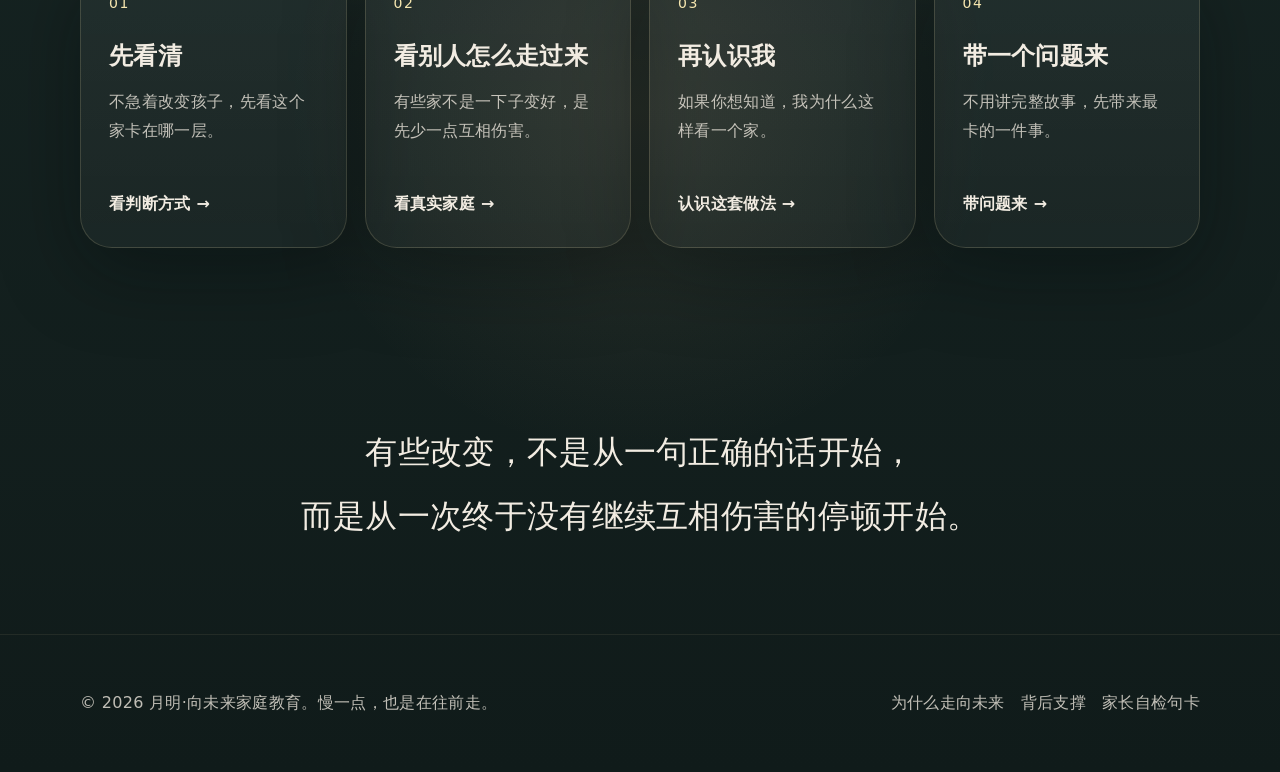
==== commit 0cbc478f: "Rebuild site with calm parent-friendly redesign" ====
--- a/index.html
+++ b/index.html
@@ -1,171 +1,125 @@
 <!DOCTYPE html>
 <html lang="zh-CN">
 <head>
-  <meta charset="UTF-8">
-  <meta name="viewport" content="width=device-width, initial-scale=1.0">
-  <title>首页 | 月明·向未来家庭教育</title>
-  <meta name="description" content="先把这个家稳住，再谈下一步。我不急着给你一套方法。我先陪你看清：关系、边界、执行，到底卡在哪里。">
-  <meta name="theme-color" content="#245C4D">
-  <meta name="robots" content="index,follow">
-  <link rel="canonical" href="https://yueminghome.github.io/Home-teach/">
-  <meta property="og:locale" content="zh_CN">
-  <meta property="og:type" content="website">
-  <meta property="og:site_name" content="月明·向未来家庭教育">
-  <meta property="og:title" content="首页 | 月明·向未来家庭教育">
-  <meta property="og:description" content="先把这个家稳住，再谈下一步。我不急着给你一套方法。我先陪你看清：关系、边界、执行，到底卡在哪里。">
-  <meta property="og:url" content="https://yueminghome.github.io/Home-teach/">
-  <meta property="og:image" content="https://yueminghome.github.io/Home-teach/images/og-cover.png">
-  <meta property="og:image:width" content="1200">
-  <meta property="og:image:height" content="630">
-  <meta property="og:image:alt" content="月明·向未来家庭教育 分享图">
-  <meta name="twitter:card" content="summary_large_image">
-  <meta name="twitter:title" content="首页 | 月明·向未来家庭教育">
-  <meta name="twitter:description" content="先把这个家稳住，再谈下一步。我不急着给你一套方法。我先陪你看清：关系、边界、执行，到底卡在哪里。">
-  <meta name="twitter:image" content="https://yueminghome.github.io/Home-teach/images/og-cover.png">
-  <link rel="icon" type="image/svg+xml" href="data:image/svg+xml,%3Csvg xmlns='http://www.w3.org/2000/svg' viewBox='0 0 32 32'%3E%3Crect x='3' y='3' width='26' height='26' rx='8' fill='%23245C4D'/%3E%3Ctext x='16' y='20' text-anchor='middle' fill='white' font-size='13' font-family='Microsoft YaHei'%3E%E6%9C%88%3C/text%3E%3C/svg%3E">
-  <link rel="stylesheet" href="css/style.css">
-  <link rel="manifest" href="site.webmanifest">
-  <script type="application/ld+json">
-[
-  {
-    "@context": "https://schema.org",
-    "@type": "Organization",
-    "name": "月明·向未来家庭教育",
-    "url": "https://yueminghome.github.io/Home-teach/",
-    "logo": "https://yueminghome.github.io/Home-teach/images/og-cover.png",
-    "image": "https://yueminghome.github.io/Home-teach/images/og-cover.png",
-    "description": "先把这个家稳住，再谈下一步。我不急着给你一套方法。我先陪你看清：关系、边界、执行，到底卡在哪里。",
-    "email": "mailto:ymhomelink@163.com"
-  },
-  {
-    "@context": "https://schema.org",
-    "@type": "WebSite",
-    "name": "月明·向未来家庭教育",
-    "url": "https://yueminghome.github.io/Home-teach/",
-    "description": "先把这个家稳住，再谈下一步。我不急着给你一套方法。我先陪你看清：关系、边界、执行，到底卡在哪里。",
-    "inLanguage": "zh-CN"
-  }
-]
-  </script>
+
+<meta charset="UTF-8" />
+<meta name="viewport" content="width=device-width, initial-scale=1.0" />
+<meta name="theme-color" content="#192826" />
+<link rel="stylesheet" href="css/style.css" />
+<script defer src="js/site-shell.js"></script>
+<script defer src="js/site-ui.js"></script>
+<script defer src="js/main.js"></script>
+
+  <title>月明｜向未来家庭教育</title>
+  <meta name="description" content="一个安静、克制的家庭教育入口。先不急着找答案，先把声音放低一点，看看这个家到底卡在哪里。" />
 </head>
-<body data-page="home">
+<body class="calm-site calm-home">
   <div data-site-header></div>
 
-  <main class="page-shell entry-home">
-    <section class="section entry-home__hero">
-      <div class="container">
-        <div class="entry-home__hero-grid">
-          <div class="entry-home__hero-copy">
-            <h1 class="reveal" style="--reveal-delay: 0.04s;">先把这个家稳住，再谈下一步</h1>
-            <p class="reveal" style="--reveal-delay: 0.14s;">我不急着给你一套方法。我先陪你看清：关系、边界、执行，到底卡在哪里。</p>
-            <div class="btn-row reveal" style="--reveal-delay: 0.22s;">
-              <a class="btn btn--primary" href="system.html">我想先判断现在卡在哪</a>
-              <a class="btn btn--secondary" href="cases.html">我想看看真实案例</a>
-            </div>
-          </div>
-          <div class="entry-home__hero-visual reveal" style="--reveal-delay: 0.18s;" aria-hidden="true">
-            <div class="entry-home__hero-shell">
-              <span class="entry-home__glow entry-home__glow--peach"></span>
-              <span class="entry-home__glow entry-home__glow--sage"></span>
-              <span class="entry-home__glow entry-home__glow--mist"></span>
-              <div class="entry-home__orbit entry-home__orbit--outer"></div>
-              <div class="entry-home__orbit entry-home__orbit--middle"></div>
-              <div class="entry-home__orbit entry-home__orbit--inner"></div>
-              <span class="entry-home__node entry-home__node--a"></span>
-              <span class="entry-home__node entry-home__node--b"></span>
-              <span class="entry-home__node entry-home__node--c"></span>
-              <span class="entry-home__node entry-home__node--d"></span>
-              <div class="entry-home__core"></div>
-            </div>
-          </div>
+  <main id="main" class="home-main" aria-label="首页">
+    <section class="home-hero" aria-labelledby="home-title">
+      <div class="quiet-orbit" aria-hidden="true">
+        <span class="moon-core"></span>
+        <span class="moon-ring moon-ring-one"></span>
+        <span class="moon-ring moon-ring-two"></span>
+        <span class="moon-dust dust-one"></span>
+        <span class="moon-dust dust-two"></span>
+        <span class="moon-dust dust-three"></span>
+      </div>
+
+      <div class="hero-copy reveal-soft">
+        <p class="eyebrow">先停一会儿</p>
+        <h1 id="home-title">先不急着找答案。</h1>
+        <p class="hero-poem">
+          有时候，一个家最先需要的，<br />
+          不是更多方法，<br />
+          而是少一点拉扯。
+        </p>
+        <p class="hero-poem muted">
+          今晚，先不判断谁对谁错。<br />
+          我们把声音放低一点，<br />
+          慢慢看看，<br />
+          这个家到底卡在哪里。
+        </p>
+        <button class="soft-button primary" type="button" data-awake-home>
+          先停一会儿
+        </button>
+      </div>
+
+      <a class="scroll-cue" href="#quiet-check" aria-label="继续向下看">
+        <span></span>
+      </a>
+    </section>
+
+    <section id="quiet-check" class="quiet-check" aria-labelledby="check-title">
+      <div class="section-shell narrow">
+        <p class="eyebrow">现在</p>
+        <h2 id="check-title">最像哪一种？</h2>
+        <p class="section-lead">不用一次讲完整个故事。先点一下最像眼前的状态。</p>
+
+        <div class="feeling-list" role="list" aria-label="家庭当前状态">
+          <button type="button" class="feeling-pill" data-feeling="一说就炸">一说就炸</button>
+          <button type="button" class="feeling-pill" data-feeling="谁也不想再说">谁也不想再说</button>
+          <button type="button" class="feeling-pill" data-feeling="孩子退回房间">孩子退回房间</button>
+          <button type="button" class="feeling-pill" data-feeling="我越管越乱">我越管越乱</button>
+          <button type="button" class="feeling-pill" data-feeling="我也快撑不住了">我也快撑不住了</button>
+        </div>
+
+        <div class="feeling-response" data-feeling-response aria-live="polite" hidden>
+          <p data-response-title>你不用一次讲完整个故事。</p>
+          <p data-response-text>先从眼前最卡的地方开始。</p>
+          <a class="soft-button secondary" href="system.html">看看这个家卡在哪里</a>
         </div>
       </div>
     </section>
 
-    <section class="section entry-home__moments">
-      <div class="container author-home__essay reveal">
-        <div class="section-head">
-          <span class="eyebrow">你可能正在经历</span>
-          <h2>有些问题看起来像同一件事，真正卡住的地方却并不一样。</h2>
-        </div>
-        <div class="entry-home__moment-grid">
-          <article class="reveal" style="--reveal-delay: 0.04s;">
-            <div class="entry-home__moment-card">
-              <h3>一说就炸</h3>
-              <p>你们不是不爱彼此，只是已经很难好好靠近。</p>
-            </div>
+    <section class="path-section" aria-labelledby="path-title">
+      <div class="section-shell">
+        <p class="eyebrow">慢慢进入</p>
+        <h2 id="path-title">接下来，只走一步就好。</h2>
+
+        <div class="path-grid">
+          <article class="path-card">
+            <span class="path-number">01</span>
+            <h3>先看清</h3>
+            <p>不急着改变孩子，先看这个家卡在哪一层。</p>
+            <a href="system.html">看判断方式</a>
           </article>
-          <article class="reveal" style="--reveal-delay: 0.12s;">
-            <div class="entry-home__moment-card">
-              <h3>孩子后退</h3>
-              <p>不是简单不努力，可能是现实已经太难碰。</p>
-            </div>
+
+          <article class="path-card">
+            <span class="path-number">02</span>
+            <h3>看别人怎么走过来</h3>
+            <p>有些家不是一下子变好，是先少一点互相伤害。</p>
+            <a href="cases.html">看真实家庭</a>
           </article>
-          <article class="reveal" style="--reveal-delay: 0.2s;">
-            <div class="entry-home__moment-card">
-              <h3>全家很累</h3>
-              <p>问题不一定是方法不够，而是顺序乱了。</p>
-            </div>
+
+          <article class="path-card">
+            <span class="path-number">03</span>
+            <h3>再认识我</h3>
+            <p>如果你想知道，我为什么这样看一个家。</p>
+            <a href="about.html">认识这套做法</a>
+          </article>
+
+          <article class="path-card">
+            <span class="path-number">04</span>
+            <h3>带一个问题来</h3>
+            <p>不用讲完整故事，先带来最卡的一件事。</p>
+            <a href="contact.html">带问题来</a>
           </article>
         </div>
       </div>
     </section>
 
-    <section class="section section--soft entry-home__routes-section">
-      <div class="container">
-        <div class="section-head reveal" style="--reveal-delay: 0.04s;">
-          <span class="eyebrow">你可以先从这里进入</span>
-          <h2>首页只先把门打开，具体的故事、判断和过程，都放到后面的页面里。</h2>
-        </div>
-        <div class="route-grid entry-home__routes">
-          <article class="reveal" style="--reveal-delay: 0.04s;">
-            <a class="entry-home__route-card" href="about.html">
-              <span class="card-label">故事</span>
-              <h3>我为什么会这样做这件事</h3>
-              <p>先看我怎么走到这里。</p>
-            </a>
-          </article>
-          <article class="reveal" style="--reveal-delay: 0.12s;">
-            <a class="entry-home__route-card" href="system.html">
-              <span class="card-label">判断</span>
-              <h3>我怎么判断一个家卡在哪里</h3>
-              <p>先看关系、边界、执行。</p>
-            </a>
-          </article>
-          <article class="reveal" style="--reveal-delay: 0.2s;">
-            <a class="entry-home__route-card" href="cases.html">
-              <span class="card-label">案例</span>
-              <h3>真实家庭是怎么一点点走过来的</h3>
-              <p>先看变化是怎么发生的。</p>
-            </a>
-          </article>
-          <article class="reveal" style="--reveal-delay: 0.28s;">
-            <a class="entry-home__route-card" href="contact.html">
-              <span class="card-label">联系</span>
-              <h3>带着眼前最卡的一件事来</h3>
-              <p>先从具体现场开始说。</p>
-            </a>
-          </article>
-        </div>
-      </div>
-    </section>
-
-    <section class="section entry-home__cta">
-      <div class="container">
-        <article class="entry-home__cta-panel reveal" style="--reveal-delay: 0.06s;">
-          <span class="eyebrow">最后只留一个轻一点的入口</span>
-          <h2>不用一次讲完整个故事</h2>
-          <p>你只要先带来眼前最卡的一件事。我们先判断现在该稳哪里。</p>
-          <a class="btn btn--primary" href="contact.html#group-entry">先联系我</a>
-        </article>
+    <section class="closing-breath" aria-label="结尾">
+      <div class="section-shell narrow">
+        <p>
+          有些改变，不是从一句正确的话开始，<br />
+          而是从一次终于没有继续互相伤害的停顿开始。
+        </p>
       </div>
     </section>
   </main>
 
   <div data-site-footer></div>
-
-  <script src="js/site-shell.js"></script>
-  <script src="js/site-ui.js"></script>
-  <script src="js/main.js"></script>
 </body>
 </html>
--- a/css/style.css
+++ b/css/style.css
@@ -1,37 +1,34 @@
 :root {
-  --bg: #f8f3ec;
-  --bg-soft: #f9f1ea;
-  --bg-deep: #f1e8e0;
-  --surface: rgba(255, 255, 255, 0.76);
-  --surface-strong: #ffffff;
-  --surface-dark: #163a31;
-  --ink: #342d2d;
-  --ink-soft: #64585a;
-  --ink-muted: #8b7a7c;
-  --accent: #556b62;
-  --accent-strong: #41564e;
-  --accent-08: rgba(85, 107, 98, 0.08);
-  --accent-12: rgba(85, 107, 98, 0.12);
-  --accent-18: rgba(85, 107, 98, 0.18);
-  --accent-22: rgba(85, 107, 98, 0.22);
-  --accent-32: rgba(85, 107, 98, 0.32);
-  --accent-soft: var(--accent-08);
-  --accent-warm: #d7baa8;
-  --line: var(--accent-12);
-  --line-strong: var(--accent-22);
-  --shadow-soft: 0 30px 70px rgba(96, 77, 70, 0.08);
-  --shadow-card: 0 18px 42px rgba(96, 77, 70, 0.08);
-  --radius-xl: 40px;
-  --radius-lg: 30px;
-  --radius-md: 22px;
-  --radius-sm: 16px;
-  --max-width: 1200px;
-  --font-sans: "Microsoft YaHei UI", "Microsoft YaHei", "PingFang SC", "Noto Sans SC", sans-serif;
-}
-
-*,
-*::before,
-*::after {
+  --paper: #F3EEE6;
+  --paper-soft: #FBF8F1;
+  --moon: #F6E6AF;
+  --moon-deep: #DDBE7E;
+  --sage: #94ACA0;
+  --sage-light: #DCE7DD;
+  --deep: #213B35;
+  --ink: #2E3935;
+  --muted: #718078;
+  --line: rgba(33, 59, 53, 0.12);
+  --warm: #C7A47A;
+  --white: rgba(255, 255, 255, 0.72);
+  --shadow: 0 26px 80px rgba(33, 59, 53, 0.10);
+  --home-bg: #192826;
+  --home-bg-soft: #243734;
+  --home-bg-deep: #101b1a;
+  --home-ink: #F2ECE2;
+  --home-ink-soft: rgba(242, 236, 226, 0.78);
+  --home-line: rgba(246, 230, 175, 0.16);
+  --home-card: rgba(255, 255, 255, 0.05);
+  --home-card-strong: rgba(255, 255, 255, 0.08);
+  --home-shadow: 0 24px 80px rgba(3, 8, 8, 0.34);
+  --radius-xl: 32px;
+  --radius-md: 18px;
+  --max: 1120px;
+  --font-serif: "LXGW WenKai", "Noto Serif SC", "Source Han Serif SC", "Songti SC", "Microsoft YaHei", serif;
+  --font-sans: "Noto Sans SC", "PingFang SC", "Microsoft YaHei", system-ui, -apple-system, sans-serif;
+}
+
+* {
   box-sizing: border-box;
 }
 
@@ -41,2292 +38,1098 @@
 
 body {
   margin: 0;
-  min-width: 320px;
-  color: var(--ink-soft);
-  font: 400 16px/1.72 var(--font-sans);
+  min-height: 100vh;
   background:
-    radial-gradient(circle at top left, rgba(214, 191, 176, 0.28), transparent 28%),
-    radial-gradient(circle at top right, rgba(228, 214, 223, 0.24), transparent 26%),
-    linear-gradient(180deg, #fbf7f2 0%, #f7f2ed 30%, #f6f0eb 100%);
-}
-
-body.nav-open {
-  overflow: hidden;
-}
-
-img {
-  display: block;
-  max-width: 100%;
+    radial-gradient(circle at top left, rgba(255, 248, 217, 0.52), transparent 34rem),
+    radial-gradient(circle at right 18rem, rgba(220, 231, 221, 0.54), transparent 30rem),
+    var(--paper);
+  color: var(--ink);
+  font-family: var(--font-sans);
+  line-height: 1.8;
+  letter-spacing: 0.02em;
+}
+
+body::before {
+  content: "";
+  position: fixed;
+  inset: 0;
+  pointer-events: none;
+  background-image:
+    linear-gradient(rgba(33, 59, 53, 0.018) 1px, transparent 1px),
+    linear-gradient(90deg, rgba(33, 59, 53, 0.014) 1px, transparent 1px);
+  background-size: 46px 46px;
+  mask-image: linear-gradient(to bottom, rgba(0,0,0,0.32), transparent 70%);
+  z-index: -1;
 }
 
 a {
   color: inherit;
-}
-
-p {
-  margin: 0 0 1rem;
-}
-
-h1,
-h2,
-h3,
-h4 {
-  margin: 0;
-  color: var(--ink);
-  line-height: 1.3;
-  font-weight: 700;
-}
-
-h1 {
-  font-size: clamp(2.6rem, 5vw, 5rem);
-}
-
-h2 {
-  font-size: clamp(2rem, 3.6vw, 3.35rem);
-}
-
-h3 {
-  font-size: clamp(1.25rem, 2vw, 1.72rem);
-}
-
-h1 + p,
-h2 + p,
-h3 + p {
-  margin-top: 14px;
-}
-
-ul {
-  margin: 0;
-  padding-left: 1.2rem;
-}
-
-.container {
-  width: min(var(--max-width), calc(100% - 40px));
+  text-decoration: none;
+}
+
+button,
+input,
+textarea,
+select {
+  font: inherit;
+}
+
+button {
+  cursor: pointer;
+}
+
+.skip-link {
+  position: absolute;
+  left: 16px;
+  top: -60px;
+  z-index: 100;
+  padding: 10px 14px;
+  border-radius: 999px;
+  background: var(--deep);
+  color: var(--paper-soft);
+  transition: top 180ms ease;
+}
+
+.skip-link:focus {
+  top: 16px;
+}
+
+.site-header {
+  position: sticky;
+  top: 0;
+  z-index: 20;
+  backdrop-filter: blur(18px);
+  background: rgba(247, 243, 234, 0.78);
+  border-bottom: 1px solid var(--line);
+}
+
+body.calm-home {
+  background:
+    radial-gradient(circle at 18% 20%, rgba(246, 230, 175, 0.18), transparent 20rem),
+    radial-gradient(circle at 82% 16%, rgba(148, 172, 160, 0.16), transparent 22rem),
+    radial-gradient(circle at 50% 72%, rgba(199, 164, 122, 0.12), transparent 22rem),
+    linear-gradient(180deg, #20312e 0%, var(--home-bg) 42%, var(--home-bg-deep) 100%);
+  color: var(--home-ink);
+}
+
+body.calm-home::before {
+  background-image:
+    linear-gradient(rgba(255, 255, 255, 0.02) 1px, transparent 1px),
+    linear-gradient(90deg, rgba(255, 255, 255, 0.016) 1px, transparent 1px);
+  mask-image: linear-gradient(to bottom, rgba(0,0,0,0.44), transparent 78%);
+}
+
+body.calm-home .site-header {
+  background: rgba(16, 27, 26, 0.56);
+  border-bottom-color: rgba(246, 230, 175, 0.08);
+}
+
+body.calm-home .brand,
+body.calm-home .brand-text strong,
+body.calm-home .site-nav a,
+body.calm-home .nav-toggle {
+  color: var(--home-ink);
+}
+
+body.calm-home .brand-text span {
+  color: rgba(242, 236, 226, 0.56);
+}
+
+body.calm-home .brand-mark {
+  background:
+    radial-gradient(circle at 35% 32%, #fff8dc 0 18%, var(--moon) 19% 56%, rgba(246, 230, 175, 0.18) 57% 100%);
+  box-shadow: 0 0 0 8px rgba(246, 230, 175, 0.08);
+}
+
+body.calm-home .site-nav a:hover,
+body.calm-home .site-nav a:focus-visible,
+body.calm-home .site-nav a.is-active {
+  background: rgba(255, 255, 255, 0.08);
+  color: #fff9f0;
+}
+
+body.calm-home .nav-toggle {
+  border-color: rgba(255, 255, 255, 0.1);
+  background: rgba(255, 255, 255, 0.04);
+}
+
+.site-header-inner,
+.site-footer-inner,
+.section-shell {
+  width: min(calc(100% - 40px), var(--max));
   margin: 0 auto;
 }
 
-.page-shell {
-  padding-top: 94px;
-}
-
-.section {
-  padding: 92px 0;
-}
-
-.section--soft {
-  position: relative;
-}
-
-.section--soft::before {
-  content: "";
-  position: absolute;
-  inset: 18px 0;
-  background: linear-gradient(180deg, rgba(236, 244, 239, 0.65), rgba(245, 250, 247, 0.28));
-  z-index: 0;
-}
-
-.section--soft .container {
-  position: relative;
-  z-index: 1;
-}
-
-.section-head {
-  max-width: 880px;
-  margin-bottom: 34px;
-}
-
-.section-head h2 {
-  margin-bottom: 14px;
-}
-
-.section-head p {
-  color: var(--ink-soft);
-  font-size: 1.05rem;
-  max-width: 60ch;
-}
-
-.eyebrow {
-  display: inline-flex;
-  align-items: center;
-  gap: 10px;
-  margin-bottom: 18px;
-  color: var(--accent);
-  font-size: 0.82rem;
-  font-weight: 700;
-  letter-spacing: 0.08em;
-}
-
-.eyebrow::before {
-  content: "";
-  width: 32px;
-  height: 1px;
-  background: var(--accent);
-}
-
-.btn-row {
-  display: flex;
-  flex-wrap: wrap;
-  gap: 14px;
-}
-
-.btn {
-  display: inline-flex;
-  align-items: center;
-  justify-content: center;
-  min-height: 52px;
-  padding: 0 24px;
-  border: 1px solid var(--line);
-  border-radius: 999px;
-  background: transparent;
-  color: var(--ink);
-  font-weight: 700;
-  text-decoration: none;
-  transition: transform 0.28s ease, background-color 0.28s ease, border-color 0.28s ease, color 0.28s ease, box-shadow 0.28s ease;
-}
-
-.btn:hover {
-  transform: translateY(-2px);
-  box-shadow: 0 14px 26px rgba(96, 77, 70, 0.12);
-}
-
-.btn--primary {
-  border-color: var(--accent);
-  background: var(--accent);
-  color: #ffffff;
-}
-
-.btn--secondary {
-  background: rgba(255, 255, 255, 0.86);
-}
-
-.btn--ghost {
-  color: var(--ink-soft);
-}
-
-.text-link {
-  display: inline-flex;
-  align-items: center;
-  gap: 10px;
-  color: var(--accent-strong);
-  font-weight: 700;
-  text-decoration: none;
-}
-
-.text-link::after {
-  content: "→";
-}
-
-.panel {
-  padding: 28px;
-  border: 1px solid var(--line);
-  border-radius: var(--radius-lg);
-  background: var(--surface);
-  box-shadow: var(--shadow-card);
-  backdrop-filter: blur(10px);
-}
-
-.panel--visual {
-  padding: 34px;
-}
-
-.quote-panel {
-  padding: 34px;
-  border-radius: var(--radius-lg);
-  background: linear-gradient(180deg, rgba(22, 58, 49, 0.98), rgba(19, 48, 40, 0.98));
-  color: rgba(248, 252, 249, 0.88);
-  box-shadow: var(--shadow-soft);
-}
-
-.quote-panel strong,
-.quote-panel h3 {
-  color: #ffffff;
-}
-
-.quote-panel p:last-child {
-  margin-bottom: 0;
-}
-
-.split-layout {
-  display: grid;
-  grid-template-columns: minmax(0, 1.15fr) minmax(300px, 0.85fr);
-  gap: 24px;
-  align-items: stretch;
-}
-
-.page-hero,
-.hero--growth {
-  padding: 32px 0 18px;
-}
-
-.page-hero__grid,
-.growth-hero__grid {
-  display: grid;
-  grid-template-columns: minmax(0, 1.18fr) minmax(300px, 0.82fr);
-  gap: 0;
-  align-items: stretch;
-  overflow: hidden;
-  border: 1px solid rgba(20, 32, 27, 0.08);
-  border-radius: 30px;
-  background: rgba(255, 255, 255, 0.9);
-  box-shadow: 0 24px 52px rgba(20, 32, 27, 0.05);
-}
-
-.page-hero__copy,
-.page-hero__aside,
-.growth-hero__copy {
-  padding: 38px;
-  border: 0;
-  border-radius: 0;
-  background: transparent;
-  box-shadow: none;
-}
-
-.page-hero__copy h1,
-.growth-hero__copy h1,
-.panel h2,
-.panel h3,
-.quote-panel h2,
-.quote-panel h3,
-.service-card h3,
-.case-card h3,
-.map-card h3,
-.summary-card h3,
-.contact-card h2,
-.contact-card h3 {
-  margin-bottom: 12px;
-}
-
-.page-hero__copy p,
-.growth-hero__copy p {
-  color: var(--ink-soft);
-  font-size: 1.05rem;
-  max-width: 60ch;
-}
-
-.page-hero__aside {
-  border-left: 1px solid rgba(20, 32, 27, 0.08);
-  background: rgba(243, 247, 243, 0.88);
-}
-
-.page-hero__aside strong {
-  display: block;
-  margin-bottom: 12px;
-  color: var(--ink);
-  font-size: 1.05rem;
-}
-
-.page-hero__aside ul,
-.quote-panel ul,
-.panel ul,
-.contact-card ul,
-.service-card ul,
-.evidence-card ul {
-  display: grid;
-  gap: 10px;
-  color: var(--ink-soft);
-}
-
-.site-header {
-  position: fixed;
-  inset: 0 0 auto;
-  z-index: 20;
-  border-bottom: 1px solid rgba(20, 32, 27, 0.08);
-  background: rgba(255, 255, 255, 0.92);
-  backdrop-filter: blur(18px);
-}
-
-.site-header__inner {
+.site-header-inner {
+  min-height: 74px;
   display: flex;
   align-items: center;
   justify-content: space-between;
-  gap: 28px;
-  min-height: 82px;
-}
-
-.brand-lockup {
+  gap: 24px;
+}
+
+.brand {
   display: inline-flex;
   align-items: center;
-  gap: 14px;
-  min-width: 0;
-  text-decoration: none;
-}
-
-.brand-lockup__mark {
+  gap: 12px;
+  color: var(--deep);
+}
+
+.brand-mark {
+  width: 34px;
+  height: 34px;
+  border-radius: 999px;
+  background:
+    radial-gradient(circle at 35% 32%, #fffef0 0 22%, var(--moon) 23% 60%, rgba(245,233,184,0.3) 61% 100%);
+  box-shadow: 0 0 0 8px rgba(255,248,217,0.32);
+}
+
+.brand-text {
+  display: flex;
+  flex-direction: column;
+  line-height: 1.2;
+}
+
+.brand-text strong {
+  font-size: 16px;
+  font-weight: 700;
+}
+
+.brand-text span {
+  font-size: 12px;
+  color: var(--muted);
+}
+
+.site-nav {
+  display: flex;
+  align-items: center;
+  gap: 4px;
+}
+
+.site-nav a {
   display: inline-flex;
+  align-items: center;
+  min-height: 40px;
+  padding: 6px 12px;
+  border-radius: 999px;
+  color: rgba(33, 59, 53, 0.74);
+  font-size: 14px;
+  transition: background 180ms ease, color 180ms ease;
+}
+
+.site-nav a:hover,
+.site-nav a:focus-visible,
+.site-nav a.is-active {
+  color: var(--deep);
+  background: rgba(220, 231, 221, 0.72);
+  outline: none;
+}
+
+.nav-toggle {
+  display: none;
   align-items: center;
   justify-content: center;
   width: 42px;
   height: 42px;
-  flex: 0 0 auto;
-  border-radius: 14px;
-  background: var(--accent);
-  color: #ffffff;
-  font-size: 1.05rem;
-  font-weight: 700;
-}
-
-.brand-lockup__text {
+  border: 1px solid var(--line);
+  border-radius: 999px;
+  background: var(--white);
+  color: var(--deep);
+}
+
+.nav-toggle span,
+.nav-toggle span::before,
+.nav-toggle span::after {
+  content: "";
+  display: block;
+  width: 18px;
+  height: 1.5px;
+  border-radius: 999px;
+  background: currentColor;
+  position: relative;
+}
+
+.nav-toggle span::before {
+  position: absolute;
+  top: -6px;
+}
+
+.nav-toggle span::after {
+  position: absolute;
+  top: 6px;
+}
+
+.home-main {
+  overflow: hidden;
+}
+
+.home-hero {
+  position: relative;
+  min-height: calc(100vh - 74px);
+  display: grid;
+  place-items: center;
+  padding: 92px 20px 76px;
+  text-align: center;
+}
+
+.quiet-orbit {
+  position: absolute;
+  top: 50%;
+  left: 50%;
+  width: min(62vw, 520px);
+  aspect-ratio: 1;
+  transform: translate(-50%, -54%);
+  pointer-events: none;
+  opacity: 0.96;
+}
+
+.moon-core {
+  position: absolute;
+  inset: 31%;
+  border-radius: 999px;
+  background: radial-gradient(circle at 38% 34%, #fff8dc, var(--moon) 58%, rgba(221, 190, 126, 0.92));
+  box-shadow:
+    0 0 55px rgba(246, 230, 175, 0.42),
+    0 0 120px rgba(215, 185, 140, 0.12);
+  animation: moon-breathe 6.4s ease-in-out infinite;
+}
+
+.moon-ring {
+  position: absolute;
+  border: 1px solid rgba(143, 175, 154, 0.26);
+  border-radius: 999px;
+  animation: ring-breathe 6.4s ease-in-out infinite;
+}
+
+.moon-ring-one {
+  inset: 20%;
+}
+
+.moon-ring-two {
+  inset: 7%;
+  animation-delay: 1.2s;
+  border-color: rgba(215, 185, 140, 0.23);
+}
+
+.moon-dust {
+  position: absolute;
+  width: 8px;
+  height: 8px;
+  border-radius: 999px;
+  background: rgba(143, 175, 154, 0.42);
+  animation: dust-float 8s ease-in-out infinite;
+}
+
+.dust-one { left: 18%; top: 28%; }
+.dust-two { right: 16%; top: 42%; animation-delay: 1.7s; }
+.dust-three { left: 47%; bottom: 13%; animation-delay: 3s; }
+
+.hero-copy {
+  position: relative;
+  z-index: 1;
+  width: min(680px, 100%);
+  padding: 44px 22px;
+  border-radius: var(--radius-xl);
+}
+
+body.calm-home .hero-copy {
+  padding: 48px 28px;
+  background: linear-gradient(180deg, rgba(255, 255, 255, 0.04), rgba(255, 255, 255, 0.02));
+  border: 1px solid var(--home-line);
+  box-shadow: var(--home-shadow);
+  backdrop-filter: blur(14px);
+}
+
+.eyebrow {
+  margin: 0 0 16px;
+  color: var(--sage);
+  font-size: 13px;
+  letter-spacing: 0.22em;
+  text-transform: uppercase;
+}
+
+h1,
+h2,
+h3 {
+  margin: 0;
+  color: var(--deep);
+  font-family: var(--font-serif);
+  line-height: 1.35;
+  font-weight: 600;
+}
+
+h1 {
+  font-size: clamp(38px, 7vw, 72px);
+  letter-spacing: 0.01em;
+}
+
+body.calm-home h1,
+body.calm-home h2,
+body.calm-home h3,
+body.calm-home .hero-poem,
+body.calm-home .section-shell h2,
+body.calm-home .closing-breath p,
+body.calm-home .path-card a,
+body.calm-home .text-link,
+body.calm-home .contact-form label,
+body.calm-home .feeling-response p:first-child {
+  color: var(--home-ink);
+}
+
+body.calm-home .eyebrow,
+body.calm-home .path-number,
+body.calm-home .layer-card span,
+body.calm-home .case-tag {
+  color: var(--moon);
+}
+
+.hero-poem {
+  margin: 28px auto 0;
+  max-width: 540px;
+  font-family: var(--font-serif);
+  font-size: clamp(18px, 2.6vw, 24px);
+  line-height: 2.05;
+}
+
+.hero-poem.muted {
+  margin-top: 22px;
+  color: rgba(46, 57, 53, 0.72);
+  font-size: clamp(16px, 2vw, 20px);
+}
+
+body.calm-home .hero-poem,
+body.calm-home .hero-poem.muted,
+body.calm-home .section-lead,
+body.calm-home .page-lead,
+body.calm-home .path-card p,
+body.calm-home .layer-card p,
+body.calm-home .case-card p,
+body.calm-home .contact-aside p,
+body.calm-home .text-flow p,
+body.calm-home .quiet-content p,
+body.calm-home .feeling-response p + p,
+body.calm-home .footer-links a,
+body.calm-home .site-footer {
+  color: var(--home-ink-soft);
+}
+
+.soft-button {
+  display: inline-flex;
+  align-items: center;
+  justify-content: center;
+  gap: 8px;
+  min-height: 48px;
+  padding: 11px 22px;
+  border-radius: 999px;
+  border: 1px solid rgba(33, 59, 53, 0.14);
+  transition:
+    transform 180ms ease,
+    background 180ms ease,
+    box-shadow 180ms ease,
+    border-color 180ms ease;
+}
+
+.soft-button:hover,
+.soft-button:focus-visible {
+  transform: translateY(-2px);
+  outline: none;
+}
+
+.soft-button.primary {
+  margin-top: 34px;
+  background: var(--deep);
+  color: var(--paper-soft);
+  box-shadow: 0 18px 46px rgba(33, 59, 53, 0.18);
+}
+
+.soft-button.primary:hover,
+.soft-button.primary:focus-visible {
+  background: #1a312c;
+}
+
+body.calm-home .soft-button.primary {
+  background: #f1e3b7;
+  color: #22302d;
+  box-shadow: 0 18px 46px rgba(3, 8, 8, 0.28);
+}
+
+body.calm-home .soft-button.primary:hover,
+body.calm-home .soft-button.primary:focus-visible {
+  background: #f7e9be;
+}
+
+.soft-button.secondary {
+  background: rgba(255, 255, 255, 0.54);
+  color: var(--deep);
+  box-shadow: 0 14px 38px rgba(33, 59, 53, 0.08);
+}
+
+.soft-button.secondary:hover,
+.soft-button.secondary:focus-visible {
+  background: rgba(255, 248, 217, 0.72);
+  border-color: rgba(143, 175, 154, 0.45);
+}
+
+body.calm-home .soft-button.secondary {
+  background: rgba(255, 255, 255, 0.05);
+  border-color: rgba(246, 230, 175, 0.14);
+  color: var(--home-ink);
+  box-shadow: none;
+}
+
+body.calm-home .soft-button.secondary:hover,
+body.calm-home .soft-button.secondary:focus-visible {
+  background: rgba(255, 255, 255, 0.09);
+  border-color: rgba(246, 230, 175, 0.26);
+}
+
+.scroll-cue {
+  position: absolute;
+  bottom: 24px;
+  left: 50%;
+  display: inline-flex;
+  width: 32px;
+  height: 46px;
+  transform: translateX(-50%);
+  border: 1px solid rgba(33, 59, 53, 0.14);
+  border-radius: 999px;
+  justify-content: center;
+  align-items: flex-start;
+  padding-top: 9px;
+  opacity: 0.66;
+}
+
+body.calm-home .scroll-cue {
+  border-color: rgba(246, 230, 175, 0.16);
+}
+
+.scroll-cue span {
+  width: 5px;
+  height: 5px;
+  border-radius: 999px;
+  background: var(--sage);
+  animation: cue 2s ease-in-out infinite;
+}
+
+.quiet-check,
+.path-section,
+.closing-breath,
+.quiet-content {
+  padding: 86px 0;
+}
+
+.quiet-check {
+  opacity: 0;
+  transform: translateY(26px);
+  pointer-events: none;
+  transition: opacity 700ms ease, transform 700ms ease;
+}
+
+body.is-awake .quiet-check,
+body:not(.calm-home) .quiet-check {
+  opacity: 1;
+  transform: translateY(0);
+  pointer-events: auto;
+}
+
+.section-shell.narrow {
+  max-width: 760px;
+}
+
+.section-shell h2 {
+  font-size: clamp(28px, 4vw, 46px);
+}
+
+.section-lead,
+.page-lead {
+  margin: 18px 0 0;
+  color: rgba(46, 57, 53, 0.72);
+  font-size: clamp(16px, 2vw, 19px);
+}
+
+.feeling-list {
+  margin: 34px auto 0;
+  display: flex;
+  flex-wrap: wrap;
+  gap: 14px;
+  justify-content: center;
+}
+
+.feeling-pill {
+  border: 1px solid rgba(33, 59, 53, 0.12);
+  border-radius: 999px;
+  background: rgba(255, 255, 255, 0.50);
+  color: var(--deep);
+  min-height: 48px;
+  padding: 10px 18px;
+  transition: transform 180ms ease, background 180ms ease, border-color 180ms ease;
+}
+
+body.calm-home .feeling-pill {
+  border-color: rgba(246, 230, 175, 0.12);
+  background: rgba(255, 255, 255, 0.05);
+  color: var(--home-ink);
+}
+
+.feeling-pill:hover,
+.feeling-pill:focus-visible,
+.feeling-pill.is-selected {
+  outline: none;
+  transform: translateY(-2px);
+  background: rgba(220, 231, 221, 0.76);
+  border-color: rgba(143, 175, 154, 0.55);
+}
+
+body.calm-home .feeling-pill:hover,
+body.calm-home .feeling-pill:focus-visible,
+body.calm-home .feeling-pill.is-selected {
+  background: rgba(255, 255, 255, 0.1);
+  border-color: rgba(246, 230, 175, 0.24);
+}
+
+.feeling-response {
+  margin: 32px auto 0;
+  padding: 28px;
+  border: 1px solid var(--line);
+  border-radius: var(--radius-xl);
+  background: rgba(255, 255, 255, 0.48);
+  box-shadow: var(--shadow);
+  text-align: center;
+}
+
+body.calm-home .feeling-response,
+body.calm-home .path-card,
+body.calm-home .layer-card,
+body.calm-home .case-card,
+body.calm-home .contact-form,
+body.calm-home .contact-aside,
+body.calm-home .soft-note {
+  border-color: var(--home-line);
+  background: linear-gradient(180deg, rgba(255, 255, 255, 0.055), rgba(255, 255, 255, 0.03));
+  box-shadow: var(--home-shadow);
+}
+
+.feeling-response p {
+  margin: 0;
+}
+
+.feeling-response p:first-child {
+  color: var(--deep);
+  font-family: var(--font-serif);
+  font-size: 22px;
+}
+
+.feeling-response p + p {
+  margin-top: 6px;
+  color: var(--muted);
+}
+
+.feeling-response .soft-button {
+  margin-top: 20px;
+}
+
+.path-grid {
+  display: grid;
+  grid-template-columns: repeat(4, 1fr);
+  gap: 18px;
+  margin-top: 38px;
+}
+
+.path-card,
+.layer-card,
+.case-card,
+.contact-form,
+.contact-aside,
+.soft-note {
+  border: 1px solid var(--line);
+  border-radius: var(--radius-xl);
+  background: rgba(255, 255, 255, 0.48);
+  box-shadow: var(--shadow);
+}
+
+.path-card {
+  min-height: 286px;
+  padding: 28px;
   display: flex;
   flex-direction: column;
-  gap: 4px;
-  min-width: 0;
-}
-
-.brand-lockup__text strong {
-  color: var(--ink);
-  font-size: 1rem;
-  line-height: 1.2;
-}
-
-.brand-lockup__text span {
-  max-width: 34rem;
-  color: var(--ink-soft);
-  font-size: 0.83rem;
-  line-height: 1.5;
-}
-
-.desktop-nav {
+  transition: transform 180ms ease, background 180ms ease;
+}
+
+.path-card:hover {
+  transform: translateY(-4px);
+  background: rgba(255, 255, 255, 0.62);
+}
+
+body.calm-home .path-card:hover,
+body.calm-home .layer-card:hover,
+body.calm-home .case-card:hover {
+  background: linear-gradient(180deg, rgba(255, 255, 255, 0.08), rgba(255, 255, 255, 0.045));
+}
+
+.path-number {
+  color: var(--warm);
+  font-size: 14px;
+  letter-spacing: 0.12em;
+}
+
+.path-card h3 {
+  margin-top: 24px;
+  font-size: 24px;
+}
+
+.path-card p {
+  margin: 16px 0 26px;
+  color: rgba(46, 57, 53, 0.72);
+}
+
+.path-card a {
+  margin-top: auto;
+  color: var(--deep);
+  font-weight: 700;
+}
+
+.path-card a::after,
+.text-link::after {
+  content: " →";
+}
+
+.closing-breath {
+  text-align: center;
+}
+
+.closing-breath p {
+  margin: 0;
+  font-family: var(--font-serif);
+  color: rgba(33, 59, 53, 0.76);
+  font-size: clamp(20px, 3vw, 32px);
+  line-height: 2;
+}
+
+.page-main {
+  min-height: 70vh;
+}
+
+.page-hero {
+  padding: 112px 0 54px;
+}
+
+.text-flow {
+  max-width: 820px;
+}
+
+.text-flow h1 {
+  font-size: clamp(36px, 6vw, 62px);
+}
+
+.text-flow h2,
+.quiet-content h2 {
+  margin-top: 44px;
+  font-size: clamp(24px, 3.2vw, 36px);
+}
+
+.text-flow p,
+.quiet-content p {
+  color: rgba(46, 57, 53, 0.76);
+  font-size: 17px;
+}
+
+.soft-note {
+  margin: 36px 0;
+  padding: 28px;
+  background: rgba(255, 248, 217, 0.46);
+}
+
+body.calm-home .soft-note {
+  background: linear-gradient(180deg, rgba(246, 230, 175, 0.08), rgba(255, 255, 255, 0.03));
+}
+
+.soft-note p {
+  margin: 0;
+  color: var(--deep);
+  font-family: var(--font-serif);
+  font-size: clamp(20px, 3vw, 28px);
+}
+
+.soft-note.wide {
+  max-width: 860px;
+  margin-left: auto;
+  margin-right: auto;
+  text-align: center;
+}
+
+.next-steps {
   display: flex;
   align-items: center;
-  gap: 2px;
-}
-
-.nav-link {
-  position: relative;
-  padding: 12px 14px;
-  color: var(--ink-soft);
+  gap: 20px;
+  margin-top: 34px;
+  flex-wrap: wrap;
+}
+
+.next-steps.center {
+  justify-content: center;
+}
+
+.text-link {
+  color: var(--deep);
   font-weight: 700;
-  text-decoration: none;
-  transition: color 0.2s ease, background-color 0.2s ease;
-}
-
-.nav-link::after {
-  content: "";
-  position: absolute;
-  left: 14px;
-  right: 14px;
-  bottom: 9px;
-  height: 1px;
-  background: var(--accent);
-  transform: scaleX(0);
-  transform-origin: center;
-  transition: transform 0.2s ease;
-}
-
-.nav-link:hover,
-.nav-link.is-active {
+}
+
+.layer-grid {
+  display: grid;
+  grid-template-columns: repeat(4, 1fr);
+  gap: 18px;
+}
+
+.layer-grid.three {
+  grid-template-columns: repeat(3, 1fr);
+}
+
+.layer-card {
+  padding: 28px;
+  min-height: 260px;
+}
+
+.layer-card span,
+.case-tag {
+  color: var(--sage);
+  font-size: 13px;
+  letter-spacing: 0.14em;
+}
+
+.layer-card h2 {
+  margin-top: 22px;
+  font-size: 26px;
+}
+
+.layer-card p {
+  margin-bottom: 0;
+}
+
+.case-list {
+  display: grid;
+  gap: 18px;
+}
+
+.case-card {
+  padding: 30px;
+}
+
+.case-card h2 {
+  margin-top: 10px;
+  font-size: clamp(24px, 3vw, 34px);
+}
+
+.contact-shell {
+  display: grid;
+  grid-template-columns: minmax(0, 1.25fr) minmax(260px, 0.75fr);
+  gap: 22px;
+  align-items: start;
+}
+
+.contact-form,
+.contact-aside {
+  padding: 30px;
+}
+
+.contact-form {
+  display: grid;
+  gap: 18px;
+}
+
+.contact-form label {
+  display: grid;
+  gap: 8px;
+  color: var(--deep);
+  font-weight: 700;
+}
+
+.contact-form input,
+.contact-form textarea,
+.contact-form select {
+  width: 100%;
+  border: 1px solid rgba(33, 59, 53, 0.14);
+  border-radius: 18px;
+  background: rgba(255, 255, 255, 0.58);
   color: var(--ink);
-}
-
-.nav-link:hover::after,
-.nav-link.is-active::after {
-  transform: scaleX(1);
-}
-
-.nav-link--cta {
-  margin-left: 10px;
-  padding: 11px 18px;
-  border: 1px solid var(--accent);
-  border-radius: 999px;
-  background: var(--accent);
-  color: #ffffff;
-}
-
-.nav-link--cta::after {
-  display: none;
-}
-
-.nav-link--cta:hover,
-.nav-link--cta.is-active {
-  background: var(--accent-strong);
-  color: #ffffff;
-}
-
-.nav-toggle {
-  display: none;
-  width: 46px;
-  height: 46px;
-  padding: 0;
-  border: 1px solid var(--line);
-  border-radius: 50%;
-  background: rgba(255, 255, 255, 0.8);
-  cursor: pointer;
-}
-
-.nav-toggle span {
-  display: block;
-  width: 18px;
-  height: 2px;
-  margin: 4px auto;
-  background: var(--ink);
-}
-
-.mobile-nav {
-  position: fixed;
-  inset: 0;
-  display: none;
-  justify-content: flex-end;
-  background: rgba(12, 24, 20, 0.34);
-}
-
-.mobile-nav.is-open {
-  display: flex;
-}
-
-.mobile-nav__panel {
-  width: min(420px, 100%);
-  padding: 28px 24px 34px;
-  background: #ffffff;
-  box-shadow: -20px 0 40px rgba(15, 33, 27, 0.1);
-}
-
-.mobile-nav__top {
+  padding: 13px 15px;
+  outline: none;
+  transition: border-color 180ms ease, box-shadow 180ms ease, background 180ms ease;
+}
+
+.contact-form textarea {
+  resize: vertical;
+}
+
+.contact-form input:focus,
+.contact-form textarea:focus,
+.contact-form select:focus {
+  border-color: rgba(143, 175, 154, 0.82);
+  background: rgba(255, 255, 255, 0.82);
+  box-shadow: 0 0 0 4px rgba(143, 175, 154, 0.16);
+}
+
+.contact-aside h2 {
+  font-size: 32px;
+}
+
+.center-text {
+  text-align: center;
+}
+
+.print-list {
+  padding-left: 1.4em;
+}
+
+.print-list li {
+  margin: 16px 0;
+  font-size: 17px;
+}
+
+.site-footer {
+  border-top: 1px solid var(--line);
+  padding: 38px 0;
+  color: rgba(46, 57, 53, 0.66);
+}
+
+body.calm-home .site-footer {
+  border-top-color: rgba(246, 230, 175, 0.08);
+}
+
+.site-footer-inner {
   display: flex;
   align-items: center;
   justify-content: space-between;
-  margin-bottom: 18px;
-}
-
-.mobile-nav__brand {
-  color: var(--ink);
-  font-weight: 700;
-}
-
-.mobile-nav__close {
-  width: 42px;
-  height: 42px;
-  border: 1px solid var(--line);
-  border-radius: 50%;
-  background: transparent;
-  color: var(--ink);
-  font-size: 1.5rem;
-  cursor: pointer;
-}
-
-.mobile-nav__note {
-  margin-bottom: 20px;
-  color: var(--ink-soft);
-}
-
-.mobile-nav__links {
-  display: grid;
-  gap: 10px;
-}
-
-.mobile-nav__link {
-  padding: 14px 16px;
-  border: 1px solid var(--line);
-  border-radius: 14px;
-  background: #ffffff;
-  color: var(--ink);
-  font-weight: 700;
-  text-decoration: none;
-}
-
-.mobile-nav__link.is-active {
-  border-color: var(--accent-32);
-  background: var(--bg-soft);
-}
-
-.site-footer {
-  margin-top: 26px;
-  border-top: 1px solid var(--line);
-  background: #f7faf7;
-}
-
-.site-footer__grid {
-  display: grid;
-  grid-template-columns: minmax(0, 1.2fr) repeat(3, minmax(0, 0.8fr));
   gap: 24px;
-  padding: 36px 0;
-}
-
-.site-footer__brand p,
-.site-footer__col p,
-.site-footer__col a {
-  color: var(--ink-soft);
-}
-
-.site-footer__col {
-  display: grid;
-  align-content: start;
-  gap: 10px;
-}
-
-.site-footer__col a {
-  text-decoration: none;
-}
-
-.site-footer__bottom {
-  border-top: 1px solid var(--line);
-}
-
-.site-footer__bottom-inner {
+  flex-wrap: wrap;
+}
+
+.footer-links {
   display: flex;
-  justify-content: space-between;
   gap: 16px;
-  padding: 18px 0;
-  color: var(--ink-muted);
-  font-size: 0.9rem;
-}
-
-body[data-page="home"] {
-  background:
-    radial-gradient(circle at 12% 16%, rgba(236, 214, 199, 0.58), transparent 24%),
-    radial-gradient(circle at 84% 12%, rgba(217, 230, 221, 0.48), transparent 22%),
-    radial-gradient(circle at 72% 54%, rgba(232, 220, 228, 0.34), transparent 24%),
-    linear-gradient(180deg, #fbf7f2 0%, #f7f0ea 46%, #f6efe9 100%);
-}
-
-body[data-page="home"] .page-shell {
-  padding-top: 82px;
-}
-
-body[data-page="about"],
-body[data-page="system"],
-body[data-page="cases"],
-body[data-page="contact"],
-body[data-page="value"],
-body[data-page="engine"] {
-  background: linear-gradient(180deg, #fcfdfb 0%, #f5f8f4 100%);
-}
-
-.trust-strip,
-.process-grid,
-.service-grid,
-.evidence-grid,
-.case-grid,
-.map-grid,
-.contact-grid,
-.summary-grid,
-.route-grid {
-  display: grid;
-  gap: 18px;
-}
-
-.trust-strip {
-  grid-template-columns: repeat(3, minmax(0, 1fr));
-}
-
-.trust-strip > div,
-.process-card,
-.service-card,
-.evidence-card,
-.case-card,
-.map-card,
-.summary-card,
-.contact-card,
-.route-card {
-  padding: 24px;
-  border: 1px solid var(--line);
-  border-radius: var(--radius-lg);
-  background: rgba(255, 255, 255, 0.88);
-  box-shadow: var(--shadow-card);
-}
-
-.trust-strip__label,
-.card-label {
-  display: inline-flex;
-  margin-bottom: 10px;
-  color: var(--accent);
-  font-size: 0.78rem;
-  font-weight: 700;
-  letter-spacing: 0.08em;
-}
-
-.trust-strip strong,
-.process-card strong,
-.service-card strong,
-.evidence-card strong,
-.summary-card strong {
-  color: var(--ink);
-}
-
-.process-grid,
-.service-grid,
-.map-grid,
-.summary-grid {
-  grid-template-columns: repeat(2, minmax(0, 1fr));
-}
-
-.process-card__num,
-.map-card__num {
-  display: inline-flex;
-  align-items: center;
-  justify-content: center;
-  width: 42px;
-  height: 42px;
-  margin-bottom: 16px;
-  border-radius: 14px;
-  background: var(--accent-soft);
-  color: var(--accent);
-  font-weight: 700;
-}
-
-.process-card p:last-child,
-.service-card p:last-child,
-.evidence-card p:last-child,
-.case-card p:last-child,
-.map-card p:last-child,
-.summary-card p:last-child {
-  margin-bottom: 0;
-}
-
-.service-card {
-  display: grid;
-  gap: 12px;
-}
-
-.service-card__top {
-  display: flex;
-  align-items: flex-start;
-  justify-content: space-between;
-  gap: 14px;
-}
-
-.service-card__top span {
-  display: inline-flex;
-  padding: 6px 10px;
-  border-radius: 999px;
-  background: var(--accent-soft);
-  color: var(--accent);
-  font-size: 0.8rem;
-  font-weight: 700;
-}
-
-.evidence-grid {
-  grid-template-columns: repeat(3, minmax(0, 1fr));
-}
-
-.contact-grid {
-  grid-template-columns: repeat(2, minmax(0, 1fr));
-}
-
-.evidence-card h3,
-.case-card h3,
-.contact-card h2 {
-  margin-bottom: 10px;
-}
-
-.evidence-card {
-  display: grid;
-  gap: 12px;
-}
-
-.case-grid {
-  grid-template-columns: repeat(3, minmax(0, 1fr));
-}
-
-.case-card__label {
-  display: inline-flex;
-  margin-bottom: 12px;
-  color: var(--accent);
-  font-size: 0.82rem;
-  font-weight: 700;
-}
-
-.case-card__track {
-  display: grid;
-  gap: 10px;
-}
-
-.case-card__track div {
-  padding-top: 10px;
-  border-top: 1px solid var(--accent-08);
-}
-
-.timeline {
-  display: grid;
-  gap: 16px;
-}
-
-.timeline-item {
-  display: grid;
-  grid-template-columns: 84px minmax(0, 1fr);
-  gap: 16px;
-  padding: 22px 24px;
-  border: 1px solid var(--line);
-  border-radius: var(--radius-lg);
-  background: rgba(255, 255, 255, 0.88);
-  box-shadow: var(--shadow-card);
-}
-
-.timeline-item__num {
-  display: inline-flex;
-  align-items: center;
-  justify-content: center;
-  width: 64px;
-  height: 64px;
-  border-radius: 18px;
-  background: linear-gradient(180deg, var(--accent-12), rgba(139, 178, 153, 0.2));
-  color: var(--accent);
-  font-size: 1.15rem;
-  font-weight: 700;
-}
-
-.timeline-item__content h3 {
-  margin-bottom: 8px;
-}
-
-.profile-panel {
-  display: grid;
-  grid-template-columns: minmax(220px, 0.75fr) minmax(0, 1fr);
-  gap: 22px;
-  align-items: stretch;
-}
-
-.profile-panel__photo {
-  overflow: hidden;
-  border-radius: var(--radius-lg);
-  background: rgba(236, 244, 239, 0.9);
-  min-height: 100%;
-}
-
-.profile-panel__photo img {
-  width: 100%;
-  height: 100%;
-  object-fit: cover;
-  aspect-ratio: 1086 / 1448;
-}
-
-.profile-panel__copy {
-  display: grid;
-  gap: 14px;
-}
-
-.profile-points {
-  display: grid;
-  gap: 12px;
-}
-
-.profile-points div {
-  padding: 14px 0;
-  border-top: 1px solid var(--accent-08);
-}
-
-.profile-points div:first-child {
-  padding-top: 0;
-  border-top: 0;
-}
-
-.map-detail-grid {
-  display: grid;
-  grid-template-columns: repeat(2, minmax(0, 1fr));
-  gap: 18px;
-}
-
-.detail-card {
-  padding: 24px;
-  border: 1px solid var(--line);
-  border-radius: var(--radius-lg);
-  background: rgba(255, 255, 255, 0.88);
-  box-shadow: var(--shadow-card);
-}
-
-.detail-card h3 {
-  margin-bottom: 12px;
-}
-
-.detail-card__list {
-  display: grid;
-  gap: 10px;
-}
-
-.detail-card__list div {
-  padding-top: 10px;
-  border-top: 1px solid var(--accent-08);
-}
-
-.accordion {
-  display: grid;
-  gap: 14px;
-}
-
-.accordion-item {
-  border: 1px solid var(--line);
-  border-radius: var(--radius-lg);
-  background: rgba(255, 255, 255, 0.88);
-  box-shadow: var(--shadow-card);
-  overflow: hidden;
-}
-
-.accordion-toggle {
-  width: 100%;
-  padding: 22px 24px;
-  border: 0;
-  background: transparent;
-  color: inherit;
-  display: grid;
-  grid-template-columns: 58px minmax(0, 1fr) 24px;
-  gap: 16px;
-  text-align: left;
-  cursor: pointer;
-}
-
-.accordion-toggle__badge {
-  display: inline-flex;
-  align-items: center;
-  justify-content: center;
-  width: 42px;
-  height: 42px;
-  border-radius: 14px;
-  background: var(--accent-soft);
-  color: var(--accent);
-  font-weight: 700;
-}
-
-.accordion-toggle__meta span {
-  display: block;
-  margin-bottom: 6px;
-  color: var(--accent);
-  font-size: 0.84rem;
-  font-weight: 700;
-}
-
-.accordion-toggle__icon {
-  color: var(--accent);
-  font-size: 1.3rem;
-  line-height: 1;
-}
-
-.accordion-panel {
-  padding: 0 24px 24px;
-}
-
-.accordion-item.is-open .accordion-panel {
-  display: block;
-}
-
-.accordion-panel__grid {
-  display: grid;
-  gap: 12px;
-}
-
-.accordion-panel__grid div {
-  padding-top: 12px;
-  border-top: 1px solid var(--accent-08);
-}
-
-.summary-card {
-  display: grid;
-  gap: 10px;
-}
-
-.contact-card {
-  display: grid;
-  gap: 14px;
-}
-
-.contact-card--primary {
-  grid-column: auto;
-}
-
-.qr-box {
-  display: grid;
-  gap: 12px;
-  align-items: start;
-  padding: 18px;
-  border: 1px solid var(--accent-08);
-  border-radius: var(--radius-md);
-  background: rgba(245, 250, 247, 0.92);
-}
-
-.qr-box img {
-  width: 188px;
-  max-width: 100%;
-  height: auto;
-  border-radius: 16px;
-  border: 1px solid var(--accent-08);
-}
-
-.contact-prep {
-  display: grid;
-  grid-template-columns: repeat(3, minmax(0, 1fr));
-  gap: 18px;
-}
-
-.contact-prep article {
-  padding: 22px;
-  border: 1px solid var(--line);
-  border-radius: var(--radius-lg);
-  background: rgba(255, 255, 255, 0.88);
-  box-shadow: var(--shadow-card);
-}
-
-.contact-form {
-  display: grid;
-  gap: 14px;
-}
-
-.contact-form label {
-  display: grid;
-  gap: 8px;
-  color: var(--ink);
-  font-weight: 700;
-}
-
-.contact-form input,
-.contact-form textarea {
-  width: 100%;
-  padding: 14px 16px;
-  border: 1px solid var(--line-strong);
-  border-radius: 16px;
-  background: rgba(255, 255, 255, 0.95);
-  color: var(--ink);
-  font: inherit;
-}
-
-.contact-form textarea {
-  min-height: 150px;
-  resize: vertical;
-}
-
-.thanks-card {
-  max-width: 760px;
-  margin: 0 auto;
-}
-
-.thanks-card h1 {
-  margin-bottom: 12px;
-}
-
-.thanks-card .btn-row {
-  margin-top: 24px;
-}
-
-.entry-home {
-  position: relative;
-  padding-bottom: 40px;
-  overflow: clip;
-}
-
-.entry-home::before,
-.entry-home::after {
-  content: "";
-  position: absolute;
-  border-radius: 50%;
-  filter: blur(18px);
-  opacity: 0.6;
-  pointer-events: none;
-}
-
-.entry-home::before {
-  width: 32rem;
-  height: 32rem;
-  top: 7rem;
-  left: -10rem;
-  background: radial-gradient(circle, rgba(230, 200, 183, 0.48), transparent 68%);
-}
-
-.entry-home::after {
-  width: 24rem;
-  height: 24rem;
-  right: -7rem;
-  top: 24rem;
-  background: radial-gradient(circle, rgba(214, 228, 220, 0.48), transparent 70%);
-}
-
-.entry-home__hero {
-  padding-top: 52px;
-  padding-bottom: 40px;
-}
-
-.entry-home__hero-grid {
-  display: grid;
-  grid-template-columns: minmax(0, 1fr) minmax(280px, 0.84fr);
-  gap: 32px;
-  align-items: center;
-  min-height: min(78vh, 760px);
-}
-
-.entry-home__hero-copy {
-  position: relative;
-  z-index: 1;
-  max-width: 34rem;
-}
-
-.entry-home__hero-copy h1 {
-  max-width: 8.6em;
-  font-size: clamp(2.9rem, 5.8vw, 5.9rem);
-  line-height: 1.05;
-  letter-spacing: -0.05em;
-  text-wrap: balance;
-}
-
-.entry-home__hero-copy p {
-  max-width: 29rem;
-  margin-top: 18px;
-  margin-bottom: 0;
-  color: var(--ink-soft);
-  font-size: 1.08rem;
-}
-
-.entry-home__hero-copy .btn-row {
-  margin-top: 26px;
-}
-
-.entry-home__hero-visual {
-  display: grid;
-  place-items: center;
-}
-
-.entry-home__hero-shell {
-  position: relative;
-  width: min(100%, 480px);
-  aspect-ratio: 1 / 1;
-  border-radius: 38px;
-  border: 1px solid rgba(255, 255, 255, 0.58);
-  background:
-    linear-gradient(180deg, rgba(255, 255, 255, 0.56), rgba(255, 255, 255, 0.22)),
-    rgba(255, 255, 255, 0.28);
-  box-shadow: 0 30px 70px rgba(112, 88, 79, 0.12);
-  backdrop-filter: blur(16px);
-  overflow: hidden;
-}
-
-.entry-home__glow,
-.entry-home__orbit,
-.entry-home__node,
-.entry-home__core {
-  position: absolute;
-}
-
-.entry-home__glow {
-  border-radius: 50%;
-  filter: blur(14px);
-  opacity: 0.9;
-}
-
-.entry-home__glow--peach {
-  inset: 10% auto auto 8%;
-  width: 42%;
-  aspect-ratio: 1 / 1;
-  background: rgba(233, 195, 174, 0.56);
-}
-
-.entry-home__glow--sage {
-  inset: auto 10% 12% auto;
-  width: 38%;
-  aspect-ratio: 1 / 1;
-  background: rgba(186, 208, 197, 0.52);
-}
-
-.entry-home__glow--mist {
-  inset: 26% 18% auto auto;
-  width: 26%;
-  aspect-ratio: 1 / 1;
-  background: rgba(224, 211, 223, 0.44);
-}
-
-.entry-home__orbit {
-  left: 50%;
-  top: 50%;
-  border: 1px solid rgba(85, 107, 98, 0.14);
-  border-radius: 50%;
-  transform: translate(-50%, -50%);
-}
-
-.entry-home__orbit--outer {
-  width: 74%;
-  height: 74%;
-}
-
-.entry-home__orbit--middle {
-  width: 52%;
-  height: 52%;
-}
-
-.entry-home__orbit--inner {
-  width: 30%;
-  height: 30%;
-}
-
-.entry-home__node {
-  width: 14px;
-  height: 14px;
-  border-radius: 50%;
-  background: rgba(255, 255, 255, 0.92);
-  box-shadow: 0 0 0 8px rgba(255, 255, 255, 0.22);
-}
-
-.entry-home__node--a {
-  top: 22%;
-  left: 24%;
-}
-
-.entry-home__node--b {
-  top: 34%;
-  right: 18%;
-}
-
-.entry-home__node--c {
-  bottom: 18%;
-  left: 28%;
-}
-
-.entry-home__node--d {
-  bottom: 28%;
-  right: 28%;
-}
-
-.entry-home__core {
-  left: 50%;
-  top: 50%;
-  width: 22%;
-  height: 22%;
-  border-radius: 50%;
-  transform: translate(-50%, -50%);
-  background:
-    radial-gradient(circle at 30% 30%, rgba(255, 255, 255, 0.92), rgba(255, 255, 255, 0.08)),
-    linear-gradient(180deg, rgba(85, 107, 98, 0.26), rgba(233, 195, 174, 0.36));
+  flex-wrap: wrap;
+}
+
+.footer-links a {
+  color: rgba(33, 59, 53, 0.70);
+}
+
+.footer-links a:hover,
+.footer-links a:focus-visible {
+  color: var(--deep);
+  outline: none;
+}
+
+.reveal-soft {
+  animation: reveal-soft 900ms ease both;
+}
+
+@keyframes moon-breathe {
+  0%, 100% { transform: scale(0.96); filter: brightness(0.99); }
+  50% { transform: scale(1.04); filter: brightness(1.05); }
+}
+
+@keyframes ring-breathe {
+  0%, 100% { transform: scale(0.94); opacity: 0.38; }
+  50% { transform: scale(1.05); opacity: 0.78; }
+}
+
+@keyframes dust-float {
+  0%, 100% { transform: translate3d(0, 0, 0); opacity: 0.28; }
+  50% { transform: translate3d(0, -16px, 0); opacity: 0.7; }
+}
+
+@keyframes cue {
+  0% { transform: translateY(0); opacity: 0; }
+  40% { opacity: 1; }
+  100% { transform: translateY(18px); opacity: 0; }
+}
+
+@keyframes reveal-soft {
+  from { opacity: 0; transform: translateY(18px); }
+  to { opacity: 1; transform: translateY(0); }
+}
+
+body.is-awake .moon-core {
   box-shadow:
-    0 0 0 14px rgba(255, 255, 255, 0.18),
-    0 18px 36px rgba(96, 77, 70, 0.12);
-}
-
-.entry-home__moments .author-home__essay {
-  display: grid;
-  gap: 0;
-  max-width: none;
-}
-
-.entry-home__moment-grid {
-  display: grid;
-  grid-template-columns: repeat(3, minmax(0, 1fr));
-  gap: 18px;
-}
-
-.entry-home__moment-card,
-.entry-home__route-card,
-.entry-home__cta-panel {
-  border: 1px solid rgba(255, 255, 255, 0.62);
-  border-radius: 28px;
-  background: linear-gradient(180deg, rgba(255, 255, 255, 0.72), rgba(255, 255, 255, 0.52));
-  box-shadow: 0 18px 36px rgba(118, 93, 83, 0.08);
-  backdrop-filter: blur(14px);
-}
-
-.entry-home__moment-card {
-  height: 100%;
-  padding: 24px;
-  transition: transform 0.28s ease, box-shadow 0.28s ease, border-color 0.28s ease;
-}
-
-.entry-home__moment-card h3 {
-  margin-bottom: 10px;
-  font-size: 1.2rem;
-}
-
-.entry-home__moment-card p {
-  margin: 0;
-  max-width: 18ch;
-  color: var(--ink-soft);
-}
-
-.entry-home__routes {
-  grid-template-columns: repeat(4, minmax(0, 1fr));
-}
-
-.entry-home__route-card {
-  display: grid;
-  gap: 10px;
-  height: 100%;
-  padding: 26px 24px;
-  text-decoration: none;
-  transition: transform 0.28s ease, box-shadow 0.28s ease, border-color 0.28s ease, background-color 0.28s ease;
-}
-
-.entry-home__route-card h3 {
-  font-size: 1.18rem;
-  line-height: 1.42;
-}
-
-.entry-home__route-card p {
-  margin: 0;
-  color: var(--ink-soft);
-}
-
-.entry-home__moment-card:hover,
-.entry-home__moment-card:focus-within,
-.entry-home__route-card:hover,
-.entry-home__route-card:focus-visible {
-  transform: translateY(-4px);
-  border-color: rgba(85, 107, 98, 0.22);
-  box-shadow: 0 26px 42px rgba(118, 93, 83, 0.12);
-}
-
-.entry-home__cta {
-  padding-top: 28px;
-}
-
-.entry-home__cta-panel {
-  display: grid;
-  gap: 14px;
-  max-width: 42rem;
-  padding: 34px;
-}
-
-.entry-home__cta-panel h2 {
-  font-size: clamp(2rem, 3vw, 3rem);
-}
-
-.entry-home__cta-panel p {
-  margin: 0;
-  max-width: 32rem;
-}
-
-.author-page {
-  padding-bottom: 28px;
-}
-
-.author-page .section:last-of-type {
-  padding-bottom: 86px;
-}
-
-.home-editorial-page {
-  padding-bottom: 36px;
-}
-
-.home-editorial-hero {
-  padding-top: 34px;
-  padding-bottom: 30px;
-}
-
-.home-editorial__frame {
-  overflow: hidden;
-  border: 1px solid rgba(20, 32, 27, 0.08);
-  border-radius: 34px;
-  background: linear-gradient(180deg, rgba(255, 255, 255, 0.94), rgba(247, 250, 246, 0.96));
-  box-shadow: 0 30px 70px rgba(20, 32, 27, 0.06);
-}
-
-.home-editorial__hero {
-  display: grid;
-  grid-template-columns: minmax(0, 1.2fr) minmax(320px, 0.8fr);
-}
-
-.home-editorial__copy,
-.home-editorial__summary {
-  padding: 48px;
-}
-
-.home-editorial__copy h1 {
-  max-width: 10em;
-  font-size: clamp(2.8rem, 5vw, 5.2rem);
-  line-height: 1.08;
-  letter-spacing: -0.04em;
-  text-wrap: balance;
-}
-
-.home-editorial__copy p {
-  max-width: 43rem;
-  margin-top: 18px;
-  margin-bottom: 0;
-  color: var(--ink-soft);
-  font-size: 1.06rem;
-}
-
-.home-editorial__copy .btn-row {
-  margin-top: 28px;
-}
-
-.home-editorial__summary {
-  border-left: 1px solid rgba(20, 32, 27, 0.08);
-  background: rgba(242, 247, 242, 0.92);
-}
-
-.home-editorial__summary-label {
-  display: inline-block;
-  margin-bottom: 18px;
-  color: var(--ink-muted);
-  font-size: 0.84rem;
-  font-weight: 700;
-  letter-spacing: 0.08em;
-}
-
-.home-editorial__summary-list {
-  display: grid;
-  gap: 18px;
-  margin: 0;
-  padding: 0;
-  list-style: none;
-  counter-reset: home-summary;
-}
-
-.home-editorial__summary-list li {
-  position: relative;
-  padding-left: 38px;
-}
-
-.home-editorial__summary-list li::before {
-  counter-increment: home-summary;
-  content: "0" counter(home-summary);
-  position: absolute;
-  left: 0;
-  top: 2px;
-  color: var(--accent);
-  font-size: 0.82rem;
-  font-weight: 700;
-  letter-spacing: 0.08em;
-}
-
-.home-editorial__summary-list strong {
-  display: block;
-  margin-bottom: 6px;
-  color: var(--ink);
-}
-
-.home-editorial__summary-list p {
-  margin: 0;
-  color: var(--ink-soft);
-  font-size: 0.95rem;
-}
-
-.home-editorial__summary .text-link {
-  margin-top: 24px;
-}
-
-.home-editorial__signals {
-  display: grid;
-  grid-template-columns: repeat(3, minmax(0, 1fr));
-  border-top: 1px solid rgba(20, 32, 27, 0.08);
-}
-
-.home-editorial__signal {
-  padding: 22px 28px 24px;
-  border-right: 1px solid rgba(20, 32, 27, 0.08);
-}
-
-.home-editorial__signal:last-child {
-  border-right: 0;
-}
-
-.home-editorial__signal span {
-  display: inline-block;
-  margin-bottom: 10px;
-  color: var(--ink);
-  font-size: 0.9rem;
-  font-weight: 700;
-}
-
-.home-editorial__signal p {
-  margin: 0;
-  color: var(--ink-soft);
-  font-size: 0.96rem;
-}
-
-.home-fit__grid {
-  display: grid;
-  grid-template-columns: repeat(3, minmax(0, 1fr));
-  gap: 18px;
-}
-
-.home-fit__card {
-  padding: 26px;
-  border: 1px solid rgba(20, 32, 27, 0.08);
-  border-radius: 24px;
-  background: rgba(255, 255, 255, 0.9);
-  box-shadow: var(--shadow-card);
-}
-
-.home-fit__card h3 {
-  margin-bottom: 10px;
-}
-
-.home-fit__card p {
-  margin: 0;
-  color: var(--ink-soft);
-}
-
-.home-editorial__intro {
-  display: grid;
-  grid-template-columns: minmax(0, 1.2fr) minmax(280px, 0.8fr);
-  gap: 36px;
-  align-items: start;
-  margin-bottom: 42px;
-}
-
-.home-editorial__essay {
-  display: grid;
-  gap: 14px;
-  max-width: 48rem;
-  color: var(--ink-soft);
-}
-
-.home-editorial__memo {
-  padding: 28px;
-  border-left: 2px solid var(--accent);
-  background: rgba(255, 255, 255, 0.66);
-}
-
-.home-editorial__memo p:last-child {
-  margin-bottom: 0;
-}
-
-.home-sequence {
-  display: grid;
-  grid-template-columns: repeat(2, minmax(0, 1fr));
-  gap: 18px;
-}
-
-.home-sequence__item {
-  display: grid;
-  grid-template-columns: 72px minmax(0, 1fr);
-  gap: 18px;
-  align-items: start;
-  padding: 24px 0 22px;
-  border-top: 1px solid rgba(20, 32, 27, 0.12);
-}
-
-.home-sequence__num {
-  color: var(--accent);
-  font-size: 0.9rem;
-  font-weight: 700;
-  letter-spacing: 0.08em;
-}
-
-.home-sequence__body h3 {
-  margin-bottom: 8px;
-  font-size: 1.2rem;
-}
-
-.home-sequence__body p {
-  margin: 0;
-  color: var(--ink-soft);
-}
-
-.home-route-list {
-  border-top: 1px solid rgba(20, 32, 27, 0.08);
-}
-
-.home-route {
-  display: grid;
-  grid-template-columns: 72px minmax(0, 1fr) minmax(190px, auto);
-  gap: 20px;
-  align-items: start;
-  padding: 24px 0;
-  border-bottom: 1px solid rgba(20, 32, 27, 0.08);
-  text-decoration: none;
-  transition: background-color 0.2s ease, padding-left 0.2s ease, padding-right 0.2s ease;
-}
-
-.home-route:hover,
-.home-route:focus-visible {
-  padding-left: 10px;
-  padding-right: 10px;
-  background: rgba(255, 255, 255, 0.52);
-}
-
-.home-route__num {
-  color: var(--accent);
-  font-size: 0.92rem;
-  font-weight: 700;
-  letter-spacing: 0.08em;
-}
-
-.home-route__title {
-  margin-bottom: 8px;
-  font-size: clamp(1.2rem, 1.6vw, 1.52rem);
-}
-
-.home-route__copy,
-.home-route__meta {
-  margin: 0;
-  color: var(--ink-soft);
-}
-
-.home-route__meta {
-  text-align: right;
-  font-size: 0.9rem;
-}
-
-.home-proof-grid {
-  display: grid;
-  grid-template-columns: repeat(3, minmax(0, 1fr));
-  gap: 18px;
-}
-
-.home-proof-card {
-  padding: 26px;
-  border: 1px solid var(--line);
-  border-radius: 24px;
-  background: rgba(255, 255, 255, 0.92);
-  box-shadow: var(--shadow-card);
-}
-
-.home-proof-card h3 {
-  margin-bottom: 10px;
-}
-
-.home-proof-link {
-  margin-top: 28px;
-  text-align: center;
-}
-
-.home-final {
-  padding-top: 26px;
-}
-
-.home-final__panel {
-  display: flex;
-  align-items: end;
-  justify-content: space-between;
-  gap: 26px;
-  padding: 34px;
-  border-top: 1px solid rgba(20, 32, 27, 0.08);
-}
-
-.home-final__copy {
-  max-width: 50rem;
-}
-
-.home-final__copy h2 {
-  max-width: 18em;
-  margin-bottom: 12px;
-}
-
-.home-final__copy p {
-  margin: 0;
-  color: var(--ink-soft);
-}
-
-.home-final__actions {
-  display: flex;
-  flex-wrap: wrap;
-  justify-content: flex-end;
-  gap: 12px;
-}
-
-.home-cta-panel {
-  display: grid;
-  gap: 14px;
-}
-
-@keyframes home-halo-float {
-  0%,
-  100% {
-    transform: translate3d(0, 0, 0) scale(1);
-  }
-  50% {
-    transform: translate3d(18px, -12px, 0) scale(1.08);
-  }
-}
-
-.reveal {
-  opacity: 1;
-  transform: none;
-}
-
-.motion-enabled .reveal {
-  opacity: 0;
-  transform: translateY(24px);
-  transition: opacity 0.7s ease, transform 0.7s ease;
-  transition-delay: var(--reveal-delay, 0s);
-}
-
-.motion-enabled .reveal.is-visible {
-  opacity: 1;
-  transform: translateY(0);
-}
-
-@keyframes entry-float-peach {
-  0%,
-  100% {
-    transform: translate3d(0, 0, 0) scale(1);
-  }
-  50% {
-    transform: translate3d(10px, -12px, 0) scale(1.06);
-  }
-}
-
-@keyframes entry-float-sage {
-  0%,
-  100% {
-    transform: translate3d(0, 0, 0) scale(1);
-  }
-  50% {
-    transform: translate3d(-12px, 10px, 0) scale(1.05);
-  }
-}
-
-@keyframes entry-pulse-core {
-  0%,
-  100% {
-    transform: translate(-50%, -50%) scale(1);
-  }
-  50% {
-    transform: translate(-50%, -50%) scale(1.04);
-  }
-}
-
-@keyframes entry-drift-orbit {
-  0%,
-  100% {
-    transform: translate(-50%, -50%) rotate(0deg);
-  }
-  50% {
-    transform: translate(-50%, -50%) rotate(4deg);
-  }
-}
-
-.motion-enabled .entry-home__glow--peach {
-  animation: entry-float-peach 12s ease-in-out infinite;
-}
-
-.motion-enabled .entry-home__glow--sage {
-  animation: entry-float-sage 14s ease-in-out infinite;
-}
-
-.motion-enabled .entry-home__glow--mist {
-  animation: entry-float-peach 16s ease-in-out infinite reverse;
-}
-
-.motion-enabled .entry-home__core {
-  animation: entry-pulse-core 8s ease-in-out infinite;
-}
-
-.motion-enabled .entry-home__orbit--outer,
-.motion-enabled .entry-home__orbit--middle,
-.motion-enabled .entry-home__orbit--inner {
-  animation: entry-drift-orbit 18s ease-in-out infinite;
-}
-
-.motion-enabled .entry-home__orbit--middle {
-  animation-duration: 14s;
-}
-
-.motion-enabled .entry-home__orbit--inner {
-  animation-duration: 10s;
+    0 0 76px rgba(255, 248, 217, 1),
+    0 0 150px rgba(143, 175, 154, 0.22);
+}
+
+body.calm-home.is-awake .moon-core {
+  box-shadow:
+    0 0 84px rgba(246, 230, 175, 0.52),
+    0 0 150px rgba(148, 172, 160, 0.16);
+}
+
+@media (max-width: 980px) {
+  .path-grid,
+  .layer-grid,
+  .layer-grid.three {
+    grid-template-columns: repeat(2, 1fr);
+  }
+
+  .contact-shell {
+    grid-template-columns: 1fr;
+  }
+}
+
+@media (max-width: 760px) {
+  .site-header-inner {
+    min-height: 66px;
+  }
+
+  .brand-text span {
+    display: none;
+  }
+
+  .nav-toggle {
+    display: inline-flex;
+  }
+
+  .site-nav {
+    position: fixed;
+    inset: 66px 16px auto 16px;
+    display: grid;
+    gap: 6px;
+    padding: 12px;
+    border: 1px solid var(--line);
+    border-radius: 24px;
+    background: rgba(247, 243, 234, 0.96);
+    box-shadow: var(--shadow);
+    transform: translateY(-12px);
+    opacity: 0;
+    pointer-events: none;
+    transition: opacity 180ms ease, transform 180ms ease;
+  }
+
+  body.calm-home .site-nav {
+    border-color: rgba(246, 230, 175, 0.12);
+    background: rgba(16, 27, 26, 0.96);
+  }
+
+  body.nav-open .site-nav {
+    transform: translateY(0);
+    opacity: 1;
+    pointer-events: auto;
+  }
+
+  .site-nav a {
+    min-height: 44px;
+    justify-content: center;
+  }
+
+  .home-hero {
+    min-height: calc(100vh - 66px);
+    padding: 72px 20px 70px;
+  }
+
+  .quiet-orbit {
+    width: min(92vw, 430px);
+    transform: translate(-50%, -58%);
+  }
+
+  .hero-copy {
+    padding: 30px 0;
+  }
+
+  .hero-poem {
+    line-height: 1.95;
+  }
+
+  .quiet-check,
+  .path-section,
+  .closing-breath,
+  .quiet-content {
+    padding: 62px 0;
+  }
+
+  .path-grid,
+  .layer-grid,
+  .layer-grid.three {
+    grid-template-columns: 1fr;
+  }
+
+  .path-card,
+  .layer-card {
+    min-height: auto;
+  }
+
+  .page-hero {
+    padding: 82px 0 38px;
+  }
+
+  .site-footer-inner {
+    display: grid;
+  }
+}
+
+@media (max-width: 460px) {
+  .site-header-inner,
+  .site-footer-inner,
+  .section-shell {
+    width: min(calc(100% - 28px), var(--max));
+  }
+
+  h1 {
+    font-size: 36px;
+  }
+
+  .feeling-list {
+    justify-content: stretch;
+  }
+
+  .feeling-pill {
+    width: 100%;
+  }
+
+  .soft-button {
+    width: 100%;
+  }
+
+  .next-steps {
+    align-items: stretch;
+  }
 }
 
 @media (prefers-reduced-motion: reduce) {
-  html {
-    scroll-behavior: auto;
-  }
-
   *,
   *::before,
   *::after {
-    animation: none !important;
-    transition: none !important;
-  }
-
-  .reveal {
+    animation-duration: 0.001ms !important;
+    animation-iteration-count: 1 !important;
+    scroll-behavior: auto !important;
+    transition-duration: 0.001ms !important;
+  }
+
+  .quiet-check {
     opacity: 1;
     transform: none;
-  }
-
-  .layer-stack__row,
-  .timeline.is-progressive .timeline-item {
-    opacity: 1 !important;
-    transform: none !important;
-  }
-
-  .value-ring {
-    opacity: 1 !important;
-  }
-}
-
-@media (max-width: 1120px) {
-  .desktop-nav {
-    display: none;
-  }
-
-  .nav-toggle {
-    display: block;
-  }
-
-  .brand-lockup__text span {
-    max-width: 20rem;
-  }
-
-  .site-footer__grid,
-  .split-layout,
-  .author-home__routes,
-  .entry-home__hero-grid,
-  .home-editorial__hero,
-  .home-editorial__intro,
-  .page-hero__grid,
-  .growth-hero__grid,
-  .contact-grid,
-  .evidence-grid,
-  .case-grid,
-  .contact-prep {
-    grid-template-columns: 1fr;
-  }
-
-  .home-editorial__summary {
-    border-left: 0;
-    border-top: 1px solid rgba(20, 32, 27, 0.08);
-  }
-
-  .home-editorial__signals,
-  .home-fit__grid,
-  .home-proof-grid {
-    grid-template-columns: 1fr;
-  }
-
-  .home-editorial__signal {
-    border-right: 0;
-    border-bottom: 1px solid rgba(20, 32, 27, 0.08);
-  }
-
-  .home-editorial__signal:last-child {
-    border-bottom: 0;
-  }
-
-  .author-home__closing-panel {
-    flex-direction: column;
-    align-items: flex-start;
-  }
-
-  .entry-home__routes {
-    grid-template-columns: repeat(2, minmax(0, 1fr));
-  }
-}
-
-@media (max-width: 860px) {
-  .page-shell {
-    padding-top: 78px;
-  }
-
-  .section {
-    padding: 72px 0;
-  }
-
-  .trust-strip,
-  .process-grid,
-  .service-grid,
-  .map-grid,
-  .summary-grid,
-  .map-detail-grid,
-  .profile-panel {
-    grid-template-columns: 1fr;
-  }
-
-  .timeline-item {
-    grid-template-columns: 1fr;
-  }
-
-  .author-home__routes,
-  .entry-home__moment-grid,
-  .entry-home__routes,
-  .contact-prep {
-    grid-template-columns: 1fr;
-  }
-
-  .home-sequence,
-  .home-fit__grid,
-  .home-proof-grid {
-    grid-template-columns: 1fr;
-  }
-
-  .home-route {
-    grid-template-columns: 72px 1fr;
-  }
-
-  .home-route__meta {
-    grid-column: 1 / -1;
-    text-align: left;
-    padding-left: 72px;
-  }
-
-  .home-final__panel {
-    flex-direction: column;
-    align-items: flex-start;
-  }
-
-  .home-final__actions {
-    justify-content: flex-start;
-  }
-}
-
-@media (max-width: 640px) {
-  h1 {
-    font-size: clamp(2.1rem, 11vw, 3rem);
-  }
-
-  h2 {
-    font-size: clamp(1.7rem, 8vw, 2.35rem);
-  }
-
-  .container {
-    width: min(var(--max-width), calc(100% - 24px));
-  }
-
-  .site-header__inner {
-    min-height: 68px;
-  }
-
-  .brand-lockup__text span {
-    display: none;
-  }
-
-  body[data-page="home"] .page-shell {
-    padding-top: 68px;
-  }
-
-  .home-editorial-hero {
-    padding-top: 18px;
-    padding-bottom: 22px;
-  }
-
-  .author-home__hero {
-    padding-top: 18px;
-    padding-bottom: 8px;
-  }
-
-  .entry-home__hero {
-    padding-top: 12px;
-    padding-bottom: 18px;
-  }
-
-  .entry-home__hero-grid {
-    min-height: auto;
-    gap: 22px;
-  }
-
-  .entry-home__hero-copy h1 {
-    font-size: clamp(2.5rem, 12vw, 3.6rem);
-    max-width: 8.2em;
-  }
-
-  .entry-home__hero-copy p {
-    font-size: 1rem;
-  }
-
-  .entry-home__hero-shell {
-    max-width: 100%;
-    border-radius: 28px;
-  }
-
-  .entry-home__moment-card,
-  .entry-home__route-card,
-  .entry-home__cta-panel {
-    border-radius: 24px;
-  }
-
-  .home-editorial__frame {
-    border-radius: 24px;
-  }
-
-  .home-editorial__copy,
-  .home-editorial__summary {
-    padding: 26px 22px;
-  }
-
-  .page-hero__grid,
-  .growth-hero__grid {
-    border-radius: 24px;
-  }
-
-  .page-hero__copy,
-  .page-hero__aside,
-  .growth-hero__copy {
-    padding: 24px 22px;
-  }
-
-  .home-editorial__copy h1 {
-    font-size: clamp(2.05rem, 10vw, 3rem);
-    max-width: 9.2em;
-  }
-
-  .home-editorial__signal {
-    padding: 18px 22px 20px;
-  }
-
-  .home-route {
-    grid-template-columns: 1fr;
-    gap: 10px;
-  }
-
-  .home-route__meta {
-    padding-left: 0;
-  }
-
-  .home-sequence__item {
-    grid-template-columns: 1fr;
-    gap: 8px;
-  }
-
-  .page-hero__copy,
-  .page-hero__aside,
-  .growth-hero__copy,
-  .entry-home__moment-card,
-  .entry-home__route-card,
-  .entry-home__cta-panel,
-  .panel,
-  .quote-panel,
-  .trust-strip > div,
-  .process-card,
-  .service-card,
-  .evidence-card,
+    pointer-events: auto;
+  }
+}
+
+@media print {
+  .site-header,
+  .site-footer,
+  .nav-toggle,
+  .next-steps {
+    display: none !important;
+  }
+
+  body {
+    background: #fff;
+  }
+
+  .page-hero,
+  .quiet-content {
+    padding: 24px 0;
+  }
+
+  .path-card,
+  .layer-card,
   .case-card,
-  .map-card,
-  .summary-card,
-  .contact-card,
-  .route-card,
-  .timeline-item,
-  .detail-card {
-    padding: 22px;
-  }
-
-  .home-proof-card,
-  .home-fit__card,
-  .home-final__panel {
-    padding: 22px;
-  }
-
-  .accordion-toggle {
-    grid-template-columns: 1fr;
-  }
-
-  .site-footer__bottom-inner {
-    flex-direction: column;
-  }
-}
-
-/* ============================================================
-   长滚动叙事新增组件 — 在原 class 基础上增量加入
-   ============================================================ */
-
-/* 四层堆叠：分类介绍段的小型可视化 */
-.layer-stack {
-  display: flex;
-  flex-direction: column;
-  gap: 14px;
-  margin: 0 auto 48px;
-  max-width: 720px;
-}
-
-.layer-stack__row {
-  position: relative;
-  display: grid;
-  grid-template-columns: 64px 1fr auto;
-  align-items: center;
-  gap: 18px;
-  padding: 18px 22px;
-  border-radius: 18px;
-  background: var(--bg-soft);
-  border: 1px solid var(--accent-12);
-  color: var(--ink-soft);
-  font-size: 0.95rem;
-  opacity: 0.55;
-  transform: translateY(8px);
-  transition: opacity 0.6s ease, transform 0.6s ease, background 0.6s ease, color 0.6s ease, border-color 0.6s ease, box-shadow 0.3s ease;
-}
-
-.layer-stack__row .layer-stack__num {
-  display: inline-flex;
-  align-items: center;
-  justify-content: center;
-  width: 44px;
-  height: 44px;
-  border-radius: 12px;
-  background: var(--accent-08);
-  color: var(--accent);
-  font-weight: 600;
-  letter-spacing: 0.04em;
-  font-size: 0.95rem;
-}
-
-.layer-stack__row .layer-stack__title {
-  font-weight: 600;
-  color: var(--ink);
-}
-
-.layer-stack__row .layer-stack__hint {
-  color: var(--ink-muted);
-  font-size: 0.86rem;
-}
-
-.layer-stack__row.is-lit {
-  opacity: 1;
-  transform: translateY(0);
-  background: #ffffff;
-  border-color: var(--accent-32);
-  box-shadow: 0 14px 32px -22px rgba(20, 32, 27, 0.32);
-}
-
-.layer-stack__row.is-lit .layer-stack__num {
-  background: var(--accent);
-  color: #ffffff;
-}
-
-.layer-stack__row:hover,
-.layer-stack__row:focus-visible {
-  border-color: var(--accent);
-  transform: translateY(-2px);
-  box-shadow: var(--shadow-card);
-}
-
-/* Timeline 进度版：scroll-driven 逐项点亮 */
-.timeline.is-progressive .timeline-item {
-  opacity: 0.55;
-  transform: translateY(10px);
-  transition: opacity 0.7s ease, transform 0.7s ease;
-}
-
-.timeline.is-progressive .timeline-item.is-lit {
-  opacity: 1;
-  transform: translateY(0);
-}
-
-.timeline.is-progressive .timeline-item__num {
-  transition: background 0.7s ease, color 0.7s ease;
-}
-
-.timeline.is-progressive .timeline-item.is-lit .timeline-item__num {
-  background: var(--accent);
-  color: #ffffff;
-}
-
-/* 同心圆：value.html 四圈交互 */
-.value-rings-block {
-  display: grid;
-  grid-template-columns: minmax(0, 1.05fr) minmax(0, 0.95fr);
-  gap: 48px;
-  align-items: center;
-}
-
-.value-rings {
-  position: relative;
-  width: min(440px, 92%);
-  aspect-ratio: 1 / 1;
-  margin: 0 auto;
-}
-
-.value-ring {
-  position: absolute;
-  left: 50%;
-  top: 50%;
-  transform: translate(-50%, -50%);
-  border-radius: 50%;
-  border: 1px solid rgba(36, 92, 77, 0.2);
-  background: rgba(245, 250, 247, 0.6);
-  display: flex;
-  align-items: flex-start;
-  justify-content: center;
-  padding-top: 14px;
-  cursor: pointer;
-  color: var(--ink-soft);
-  font-size: 0.85rem;
-  letter-spacing: 0.04em;
-  transition: background 0.5s ease, border-color 0.5s ease, color 0.5s ease, box-shadow 0.5s ease, transform 0.5s ease;
-}
-
-.value-ring[data-ring="connection"] {
-  width: 100%;
-  height: 100%;
-  z-index: 1;
-}
-
-.value-ring[data-ring="action"] {
-  width: 76%;
-  height: 76%;
-  z-index: 2;
-}
-
-.value-ring[data-ring="future"] {
-  width: 54%;
-  height: 54%;
-  z-index: 3;
-}
-
-.value-ring[data-ring="entry"] {
-  width: 32%;
-  height: 32%;
-  z-index: 4;
-  padding-top: 0;
-  align-items: center;
-  background: var(--accent-08);
-}
-
-.value-ring__label {
-  font-weight: 600;
-  color: var(--ink);
-  font-size: 0.9rem;
-}
-
-.value-ring.is-active {
-  background: var(--accent-08);
-  border-color: var(--accent);
-  color: var(--accent-strong);
-  box-shadow: 0 0 0 4px var(--accent-08);
-}
-
-.value-ring[data-ring="entry"].is-active {
-  background: var(--accent);
-  color: #ffffff;
-}
-
-.value-ring[data-ring="entry"].is-active .value-ring__label {
-  color: #ffffff;
-}
-
-.value-ring:focus-visible {
-  outline: 2px solid var(--accent);
-  outline-offset: 3px;
-}
-
-.value-rings__copy {
-  display: grid;
-  gap: 18px;
-}
-
-[data-ring-copy] {
-  display: none;
-  padding: 24px;
-  background: var(--bg-soft);
-  border-radius: 18px;
-  border: 1px solid rgba(36, 92, 77, 0.14);
-}
-
-[data-ring-copy].is-active {
-  display: block;
-}
-
-[data-ring-copy] .eyebrow {
-  margin-bottom: 8px;
-}
-
-[data-ring-copy] h3 {
-  margin-bottom: 10px;
-}
-
-[data-ring-copy] p {
-  color: var(--ink-soft);
-  line-height: 1.65;
-}
-
-/* 隐私 banner：cases.html 顶部 */
-.privacy-banner {
-  display: flex;
-  align-items: center;
-  gap: 12px;
-  margin: 24px auto 0;
-  max-width: 720px;
-  padding: 14px 22px;
-  border-radius: 14px;
-  background: var(--accent-08);
-  color: var(--ink-soft);
-  font-size: 0.88rem;
-  line-height: 1.55;
-}
-
-.privacy-banner::before {
-  content: "•";
-  color: var(--accent);
-  font-weight: 700;
-}
-
-/* 移动端粘性 CTA */
-@media (max-width: 860px) {
-  .resource-grid {
-    grid-template-columns: 1fr;
-  }
-
-  .value-rings-block {
-    grid-template-columns: 1fr;
-    gap: 32px;
-  }
-
-  .layer-stack__row {
-    grid-template-columns: 48px 1fr;
-    grid-template-rows: auto auto;
-    gap: 10px 16px;
-    padding: 16px 18px;
-  }
-
-  .layer-stack__row .layer-stack__hint {
-    grid-column: 1 / -1;
-  }
-}
-
-/* Accordion 打开后，子项错开淡入 */
-.accordion-item .accordion-panel__grid > * {
-  opacity: 0;
-  transform: translateY(8px);
-  transition: opacity 0.5s ease, transform 0.5s ease;
-}
-
-.accordion-item.is-open .accordion-panel__grid > * {
-  opacity: 1;
-  transform: translateY(0);
-  transition-delay: calc(var(--accordion-delay, 0) * 80ms);
-}
-
-/* Phase 2: 全局 focus-visible 兜底，键盘可见的焦点环 */
-a:focus-visible,
-button:focus-visible,
-[role="button"]:focus-visible {
-  outline: 2px solid var(--accent);
-  outline-offset: 2px;
-  border-radius: 4px;
-}
-
-.btn:focus-visible {
-  outline: 2px solid var(--accent);
-  outline-offset: 3px;
-}
-
-.nav-link:focus-visible,
-.mobile-nav__link:focus-visible {
-  outline-offset: 2px;
-}
-
-input:focus-visible,
-textarea:focus-visible,
-select:focus-visible {
-  outline: 2px solid var(--accent);
-  outline-offset: 1px;
-}
-
-/* Phase 2: footer 链接触摸尺寸，移动端不挤 */
-.site-footer__col a {
-  padding: 6px 0;
-  display: inline-block;
-}
-
-/* Phase 2: 1024px 三栏卡片塌成单栏 */
-@media (max-width: 1024px) and (min-width: 861px) {
-  .case-grid {
-    grid-template-columns: repeat(2, minmax(0, 1fr));
-  }
-}
-
-
-.accordion-item.is-open .accordion-panel__grid > *:nth-child(1) { --accordion-delay: 0; }
-.accordion-item.is-open .accordion-panel__grid > *:nth-child(2) { --accordion-delay: 1; }
-.accordion-item.is-open .accordion-panel__grid > *:nth-child(3) { --accordion-delay: 2; }
-.accordion-item.is-open .accordion-panel__grid > *:nth-child(4) { --accordion-delay: 3; }
-.accordion-item.is-open .accordion-panel__grid > *:nth-child(5) { --accordion-delay: 4; }
-
-
-.resource-grid {
-  display: grid;
-  grid-template-columns: repeat(2, minmax(0, 1fr));
-  gap: 22px;
-}
-
-.resource-card {
-  display: grid;
-  gap: 14px;
-  padding: 28px;
-  border: 1px solid var(--line);
-  border-radius: var(--radius-lg);
-  background: rgba(255, 255, 255, 0.94);
-  box-shadow: var(--shadow-card);
-}
-
-.resource-card__tag {
-  display: inline-flex;
-  align-items: center;
-  width: fit-content;
-  padding: 6px 12px;
-  border-radius: 999px;
-  background: var(--accent-08);
-  color: var(--accent-strong);
-  font-size: 0.82rem;
-  font-weight: 700;
-}
+  .soft-note {
+    box-shadow: none;
+    break-inside: avoid;
+  }
+}
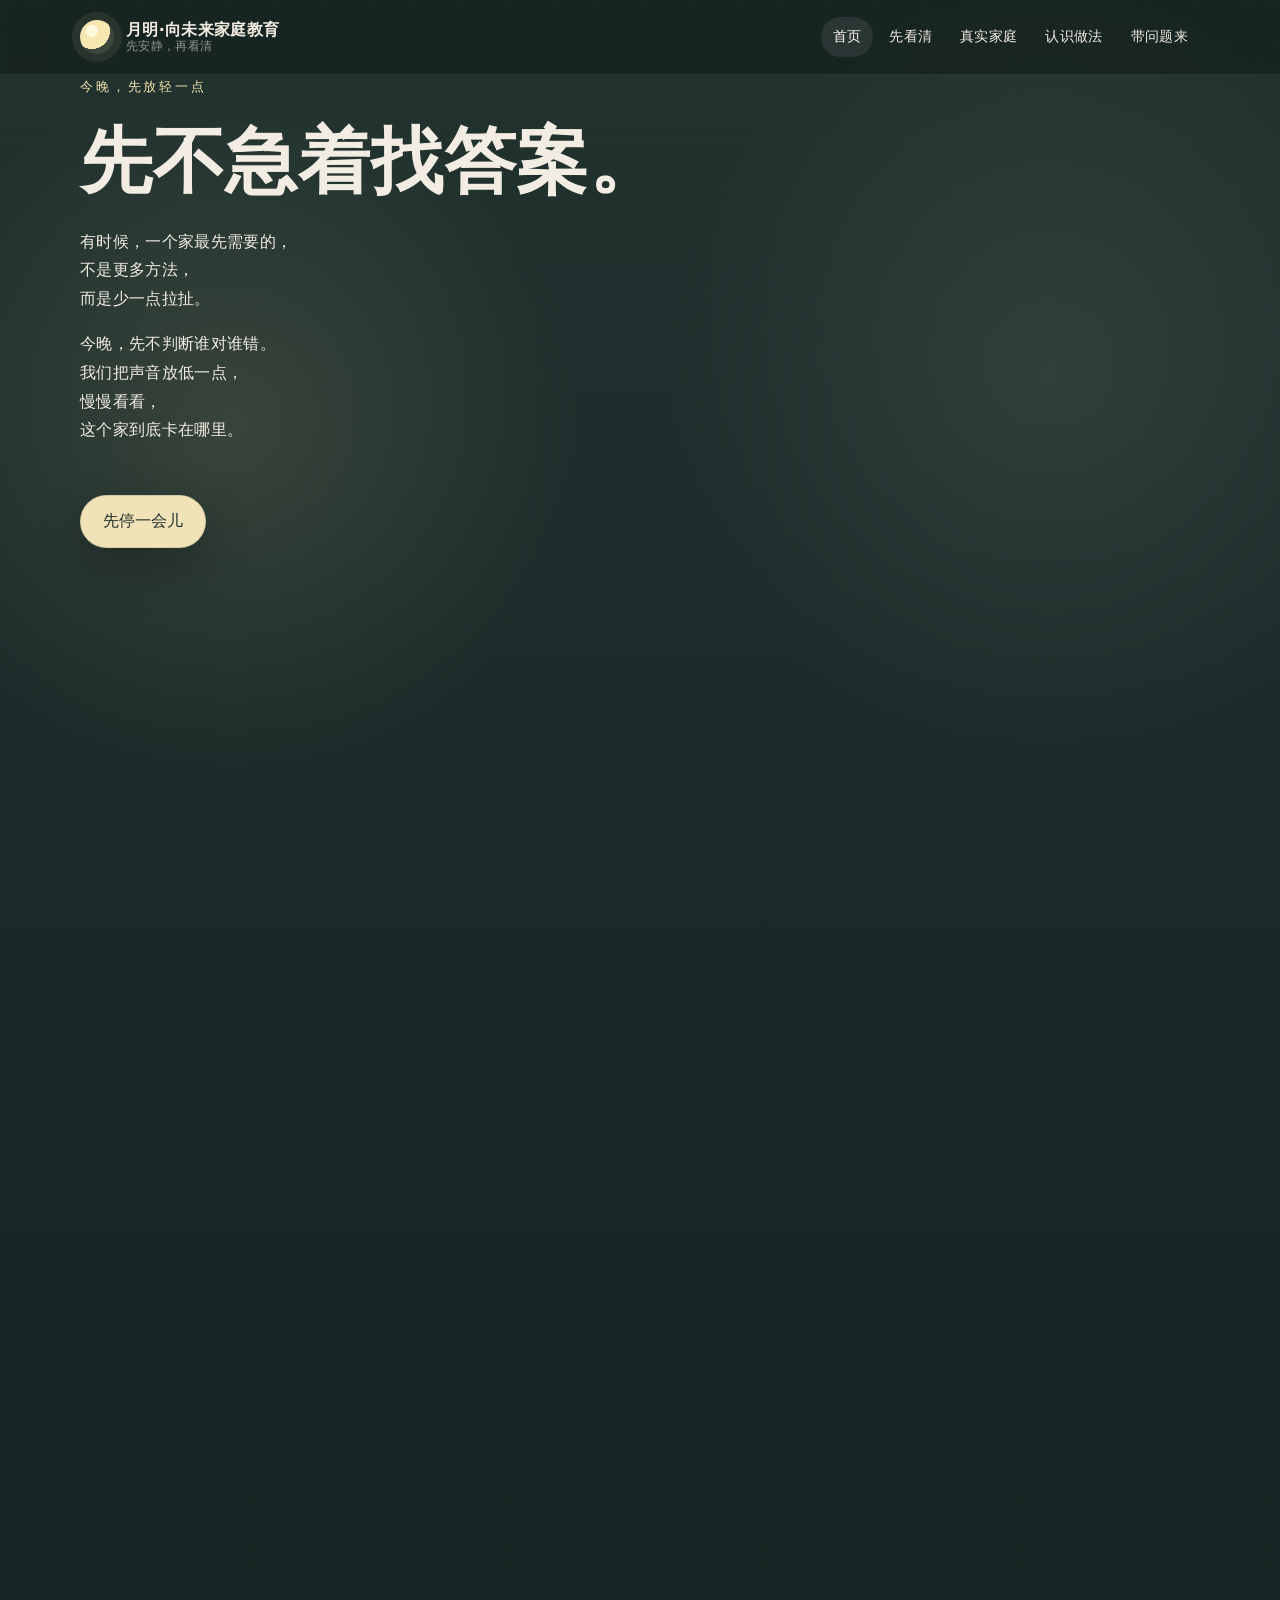
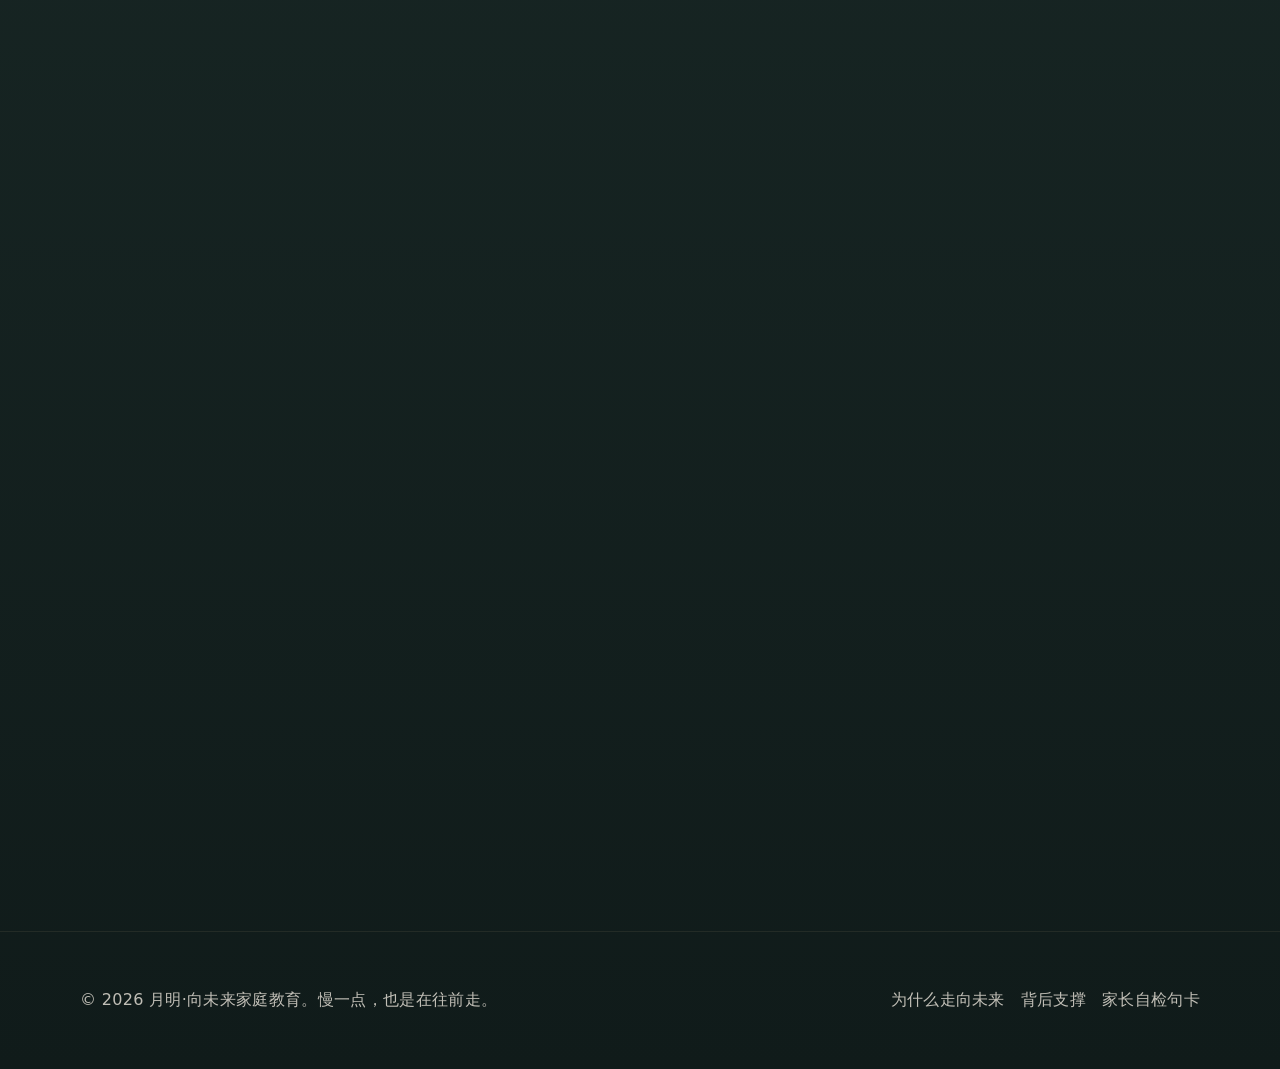
==== commit 55f1bb2c: "Clean page metadata and UTF-8 titles" ====
--- a/index.html
+++ b/index.html
@@ -1,121 +1,185 @@
-<!DOCTYPE html>
+﻿<!DOCTYPE html>
 <html lang="zh-CN">
 <head>
-
-<meta charset="UTF-8" />
-<meta name="viewport" content="width=device-width, initial-scale=1.0" />
-<meta name="theme-color" content="#192826" />
-<link rel="stylesheet" href="css/style.css" />
-<script defer src="js/site-shell.js"></script>
-<script defer src="js/site-ui.js"></script>
-<script defer src="js/main.js"></script>
-
-  <title>月明｜向未来家庭教育</title>
-  <meta name="description" content="一个安静、克制的家庭教育入口。先不急着找答案，先把声音放低一点，看看这个家到底卡在哪里。" />
+  <meta charset="UTF-8" />
+  <meta name="viewport" content="width=device-width, initial-scale=1.0" />
+  <meta name="theme-color" content="#07130f" />
+  <link rel="canonical" href="https://yueminghub.github.io/" />
+  <meta property="og:type" content="website" />
+  <meta property="og:site_name" content="Yueming Hub" />
+  <meta property="og:title" content="月明 · 向未来家庭教育" />
+  <meta property="og:description" content="一个安静、克制的家庭教育入口。先不急着找答案，先把声音放低一点，慢慢看看这个家到底卡在哪里。" />
+  <meta property="og:url" content="https://yueminghub.github.io/" />
+  <meta property="og:image" content="https://yueminghub.github.io/images/og-cover.png" />
+  <meta name="twitter:card" content="summary_large_image" />
+  <meta name="twitter:title" content="月明 · 向未来家庭教育" />
+  <meta name="twitter:description" content="一个安静、克制的家庭教育入口。先不急着找答案，先把声音放低一点，慢慢看看这个家到底卡在哪里。" />
+  <meta name="twitter:image" content="https://yueminghub.github.io/images/og-cover.png" />
+  <title>月明 · 向未来家庭教育</title>
+  <meta name="description" content="一个安静、克制的家庭教育入口。先不急着找答案，先把声音放低一点，慢慢看看这个家到底卡在哪里。" />
+  <link rel="stylesheet" href="css/style.css" />
+  <script defer src="js/site-shell.js"></script>
+  <script defer src="js/site-ui.js"></script>
+  <script defer src="js/main.js"></script>
 </head>
-<body class="calm-site calm-home">
+<body class="calm-site night-home" data-page="home">
   <div data-site-header></div>
 
   <main id="main" class="home-main" aria-label="首页">
-    <section class="home-hero" aria-labelledby="home-title">
-      <div class="quiet-orbit" aria-hidden="true">
-        <span class="moon-core"></span>
-        <span class="moon-ring moon-ring-one"></span>
-        <span class="moon-ring moon-ring-two"></span>
-        <span class="moon-dust dust-one"></span>
-        <span class="moon-dust dust-two"></span>
-        <span class="moon-dust dust-three"></span>
+    <section class="night-hero" aria-labelledby="home-title">
+      <div class="section-shell night-hero__shell">
+        <div class="night-moon" aria-hidden="true">
+          <span class="night-moon__halo"></span>
+          <span class="night-moon__ring night-moon__ring--one"></span>
+          <span class="night-moon__ring night-moon__ring--two"></span>
+          <span class="night-moon__core"></span>
+          <span class="night-moon__mist night-moon__mist--one"></span>
+          <span class="night-moon__mist night-moon__mist--two"></span>
+          <span class="night-moon__mist night-moon__mist--three"></span>
+        </div>
+
+        <div class="night-hero__copy reveal-soft">
+          <p class="eyebrow">今晚，先放轻一点</p>
+          <h1 id="home-title">先不急着找答案。</h1>
+          <div class="night-hero__poem">
+            <p>有时候，一个家最先需要的，<br />不是更多方法，<br />而是少一点拉扯。</p>
+            <p>今晚，先不判断谁对谁错。<br />我们把声音放低一点，<br />慢慢看看，<br />这个家到底卡在哪里。</p>
+          </div>
+          <button class="soft-button primary js-home-awake" type="button" aria-label="先停一会儿，然后继续进入下一段">先停一会儿</button>
+        </div>
       </div>
-
-      <div class="hero-copy reveal-soft">
-        <p class="eyebrow">先停一会儿</p>
-        <h1 id="home-title">先不急着找答案。</h1>
-        <p class="hero-poem">
-          有时候，一个家最先需要的，<br />
-          不是更多方法，<br />
-          而是少一点拉扯。
-        </p>
-        <p class="hero-poem muted">
-          今晚，先不判断谁对谁错。<br />
-          我们把声音放低一点，<br />
-          慢慢看看，<br />
-          这个家到底卡在哪里。
-        </p>
-        <button class="soft-button primary" type="button" data-awake-home>
-          先停一会儿
-        </button>
-      </div>
-
-      <a class="scroll-cue" href="#quiet-check" aria-label="继续向下看">
-        <span></span>
-      </a>
     </section>
 
-    <section id="quiet-check" class="quiet-check" aria-labelledby="check-title">
-      <div class="section-shell narrow">
-        <p class="eyebrow">现在</p>
-        <h2 id="check-title">最像哪一种？</h2>
-        <p class="section-lead">不用一次讲完整个故事。先点一下最像眼前的状态。</p>
+    <section id="home-state" class="night-state" aria-labelledby="state-title">
+      <div class="section-shell narrow reveal-item">
+        <p class="eyebrow">先从今天开始</p>
+        <h2 id="state-title">现在，最像哪一种？</h2>
+        <p class="section-lead">不用一次讲完整个故事。<br />先点一下，最像今天的状态。</p>
 
-        <div class="feeling-list" role="list" aria-label="家庭当前状态">
-          <button type="button" class="feeling-pill" data-feeling="一说就炸">一说就炸</button>
-          <button type="button" class="feeling-pill" data-feeling="谁也不想再说">谁也不想再说</button>
-          <button type="button" class="feeling-pill" data-feeling="孩子退回房间">孩子退回房间</button>
-          <button type="button" class="feeling-pill" data-feeling="我越管越乱">我越管越乱</button>
-          <button type="button" class="feeling-pill" data-feeling="我也快撑不住了">我也快撑不住了</button>
+        <div class="night-state__choices" role="list" aria-label="家庭当前状态选择">
+          <button class="night-state__choice" type="button" data-state="explosive" aria-label="选择：一说就炸">一说就炸</button>
+          <button class="night-state__choice" type="button" data-state="silent" aria-label="选择：谁也不想再说">谁也不想再说</button>
+          <button class="night-state__choice" type="button" data-state="withdrawn" aria-label="选择：孩子退回房间">孩子退回房间</button>
+          <button class="night-state__choice" type="button" data-state="chaos" aria-label="选择：我越管越乱">我越管越乱</button>
+          <button class="night-state__choice" type="button" data-state="tired" aria-label="选择：我也快撑不住了">我也快撑不住了</button>
         </div>
 
-        <div class="feeling-response" data-feeling-response aria-live="polite" hidden>
-          <p data-response-title>你不用一次讲完整个故事。</p>
-          <p data-response-text>先从眼前最卡的地方开始。</p>
+        <div class="night-state__response" data-state-response aria-live="polite" hidden>
+          <h3 data-state-response-title>我们先不急着解决全部。</h3>
+          <p data-state-response-text>只先看清第一步，已经够了。</p>
           <a class="soft-button secondary" href="system.html">看看这个家卡在哪里</a>
         </div>
       </div>
     </section>
 
-    <section class="path-section" aria-labelledby="path-title">
-      <div class="section-shell">
+    <section class="night-routes" aria-labelledby="route-title">
+      <div class="section-shell reveal-item">
         <p class="eyebrow">慢慢进入</p>
-        <h2 id="path-title">接下来，只走一步就好。</h2>
-
-        <div class="path-grid">
-          <article class="path-card">
-            <span class="path-number">01</span>
+        <h2 id="route-title">四个安静入口</h2>
+        <div class="night-routes__grid">
+          <article class="night-route-card reveal-item">
+            <span class="night-route-card__number">01</span>
             <h3>先看清</h3>
             <p>不急着改变孩子，先看这个家卡在哪一层。</p>
-            <a href="system.html">看判断方式</a>
+            <a class="text-link" href="system.html">看判断方式</a>
           </article>
-
-          <article class="path-card">
-            <span class="path-number">02</span>
+          <article class="night-route-card reveal-item">
+            <span class="night-route-card__number">02</span>
             <h3>看别人怎么走过来</h3>
             <p>有些家不是一下子变好，是先少一点互相伤害。</p>
-            <a href="cases.html">看真实家庭</a>
+            <a class="text-link" href="cases.html">看真实家庭</a>
           </article>
-
-          <article class="path-card">
-            <span class="path-number">03</span>
-            <h3>再认识我</h3>
+          <article class="night-route-card reveal-item">
+            <span class="night-route-card__number">03</span>
+            <h3>再认识这套做法</h3>
             <p>如果你想知道，我为什么这样看一个家。</p>
-            <a href="about.html">认识这套做法</a>
+            <a class="text-link" href="about.html">慢慢认识</a>
           </article>
-
-          <article class="path-card">
-            <span class="path-number">04</span>
+          <article class="night-route-card reveal-item">
+            <span class="night-route-card__number">04</span>
             <h3>带一个问题来</h3>
             <p>不用讲完整故事，先带来最卡的一件事。</p>
-            <a href="contact.html">带问题来</a>
+            <a class="text-link" href="contact.html">带问题来</a>
           </article>
         </div>
       </div>
     </section>
 
-    <section class="closing-breath" aria-label="结尾">
-      <div class="section-shell narrow">
-        <p>
-          有些改变，不是从一句正确的话开始，<br />
-          而是从一次终于没有继续互相伤害的停顿开始。
-        </p>
+    <section class="night-work" aria-labelledby="work-title">
+      <div class="section-shell reveal-item">
+        <div class="night-work__intro">
+          <div>
+            <p class="eyebrow">慢慢翻到这里</p>
+            <h2 id="work-title">一些已经做出来的东西</h2>
+            <p class="section-lead">不用一下子看完。<br />可以慢慢滑，看到哪一个有感觉，再点进去。</p>
+          </div>
+          <div class="work-carousel__controls">
+            <button class="work-carousel__arrow" type="button" data-carousel-prev aria-label="查看上一张作品卡片">←</button>
+            <button class="work-carousel__arrow" type="button" data-carousel-next aria-label="查看下一张作品卡片">→</button>
+          </div>
+        </div>
+
+        <section class="work-carousel" aria-label="作品集轮播" aria-roledescription="carousel">
+          <div class="work-carousel__viewport" tabindex="0" data-carousel-viewport>
+            <div class="work-carousel__track">
+              <article class="work-card" data-slide>
+                <div class="work-card__cover work-card__cover--01" aria-hidden="true"></div>
+                <div class="work-card__body">
+                  <span class="work-card__index">01</span>
+                  <h3>家庭卡点判断图</h3>
+                  <p>把混乱的现场，先分成能看见的几层。</p>
+                  <a class="text-link" href="system.html">打开看看</a>
+                </div>
+              </article>
+              <article class="work-card" data-slide>
+                <div class="work-card__cover work-card__cover--02" aria-hidden="true"></div>
+                <div class="work-card__body">
+                  <span class="work-card__index">02</span>
+                  <h3>家长自检句卡</h3>
+                  <p>不是责备自己，而是先听见自己在用什么方式靠近孩子。</p>
+                  <a class="text-link" href="resources/parent-checklist.html">打开看看</a>
+                </div>
+              </article>
+              <article class="work-card" data-slide>
+                <div class="work-card__cover work-card__cover--03" aria-hidden="true"></div>
+                <div class="work-card__body">
+                  <span class="work-card__index">03</span>
+                  <h3>四层判断流程</h3>
+                  <p>关系、边界、执行、退行，先看清卡在哪里。</p>
+                  <a class="text-link" href="resources/judge-flowchart.html">打开看看</a>
+                </div>
+              </article>
+              <article class="work-card" data-slide>
+                <div class="work-card__cover work-card__cover--04" aria-hidden="true"></div>
+                <div class="work-card__body">
+                  <span class="work-card__index">04</span>
+                  <h3>真实家庭复盘</h3>
+                  <p>不是成功故事，是一个家怎么先停止继续受伤。</p>
+                  <a class="text-link" href="cases.html">打开看看</a>
+                </div>
+              </article>
+              <article class="work-card" data-slide>
+                <div class="work-card__cover work-card__cover--05" aria-hidden="true"></div>
+                <div class="work-card__body">
+                  <span class="work-card__index">05</span>
+                  <h3>第一次问题收纳</h3>
+                  <p>不用完整讲述，只先放下眼前最卡的一件事。</p>
+                  <a class="text-link" href="contact.html">打开看看</a>
+                </div>
+              </article>
+              <article class="work-card" data-slide>
+                <div class="work-card__cover work-card__cover--06" aria-hidden="true"></div>
+                <div class="work-card__body">
+                  <span class="work-card__index">06</span>
+                  <h3>慢慢认识这套做法</h3>
+                  <p>这不是一套快速话术，而是一种先看清现场的方式。</p>
+                  <a class="text-link" href="about.html">打开看看</a>
+                </div>
+              </article>
+            </div>
+          </div>
+          <div class="work-carousel__dots" data-carousel-dots aria-label="作品轮播分页"></div>
+        </section>
       </div>
     </section>
   </main>
--- a/css/style.css
+++ b/css/style.css
@@ -49,6 +49,14 @@
   letter-spacing: 0.02em;
 }
 
+body.calm-site {
+  background:
+    radial-gradient(circle at 18% 16%, rgba(246, 230, 175, 0.12), transparent 22rem),
+    radial-gradient(circle at 82% 14%, rgba(148, 172, 160, 0.14), transparent 24rem),
+    linear-gradient(180deg, #21322f 0%, var(--home-bg) 42%, var(--home-bg-deep) 100%);
+  color: var(--home-ink);
+}
+
 body::before {
   content: "";
   position: fixed;
@@ -62,6 +70,13 @@
   z-index: -1;
 }
 
+body.calm-site::before {
+  background-image:
+    linear-gradient(rgba(255, 255, 255, 0.02) 1px, transparent 1px),
+    linear-gradient(90deg, rgba(255, 255, 255, 0.016) 1px, transparent 1px);
+  mask-image: linear-gradient(to bottom, rgba(0,0,0,0.44), transparent 78%);
+}
+
 a {
   color: inherit;
   text-decoration: none;
@@ -105,50 +120,42 @@
 
 body.calm-home {
   background:
-    radial-gradient(circle at 18% 20%, rgba(246, 230, 175, 0.18), transparent 20rem),
-    radial-gradient(circle at 82% 16%, rgba(148, 172, 160, 0.16), transparent 22rem),
+    radial-gradient(circle at 18% 20%, rgba(246, 230, 175, 0.14), transparent 20rem),
+    radial-gradient(circle at 82% 16%, rgba(148, 172, 160, 0.13), transparent 22rem),
     radial-gradient(circle at 50% 72%, rgba(199, 164, 122, 0.12), transparent 22rem),
     linear-gradient(180deg, #20312e 0%, var(--home-bg) 42%, var(--home-bg-deep) 100%);
-  color: var(--home-ink);
-}
-
-body.calm-home::before {
-  background-image:
-    linear-gradient(rgba(255, 255, 255, 0.02) 1px, transparent 1px),
-    linear-gradient(90deg, rgba(255, 255, 255, 0.016) 1px, transparent 1px);
-  mask-image: linear-gradient(to bottom, rgba(0,0,0,0.44), transparent 78%);
-}
-
-body.calm-home .site-header {
+}
+
+body.calm-site .site-header {
   background: rgba(16, 27, 26, 0.56);
   border-bottom-color: rgba(246, 230, 175, 0.08);
 }
 
-body.calm-home .brand,
-body.calm-home .brand-text strong,
-body.calm-home .site-nav a,
-body.calm-home .nav-toggle {
+body.calm-site .brand,
+body.calm-site .brand-text strong,
+body.calm-site .site-nav a,
+body.calm-site .nav-toggle {
   color: var(--home-ink);
 }
 
-body.calm-home .brand-text span {
+body.calm-site .brand-text span {
   color: rgba(242, 236, 226, 0.56);
 }
 
-body.calm-home .brand-mark {
+body.calm-site .brand-mark {
   background:
     radial-gradient(circle at 35% 32%, #fff8dc 0 18%, var(--moon) 19% 56%, rgba(246, 230, 175, 0.18) 57% 100%);
   box-shadow: 0 0 0 8px rgba(246, 230, 175, 0.08);
 }
 
-body.calm-home .site-nav a:hover,
-body.calm-home .site-nav a:focus-visible,
-body.calm-home .site-nav a.is-active {
+body.calm-site .site-nav a:hover,
+body.calm-site .site-nav a:focus-visible,
+body.calm-site .site-nav a.is-active {
   background: rgba(255, 255, 255, 0.08);
   color: #fff9f0;
 }
 
-body.calm-home .nav-toggle {
+body.calm-site .nav-toggle {
   border-color: rgba(255, 255, 255, 0.1);
   background: rgba(255, 255, 255, 0.04);
 }
@@ -267,20 +274,32 @@
   position: relative;
   min-height: calc(100vh - 74px);
   display: grid;
-  place-items: center;
+  align-items: center;
   padding: 92px 20px 76px;
-  text-align: center;
+  text-align: left;
+}
+
+.home-hero::before {
+  content: "";
+  position: absolute;
+  inset: 0;
+  pointer-events: none;
+  background:
+    linear-gradient(90deg, rgba(16, 27, 26, 0.52) 0%, rgba(16, 27, 26, 0.32) 34%, rgba(16, 27, 26, 0.08) 58%, transparent 76%),
+    radial-gradient(circle at 68% 42%, rgba(246, 230, 175, 0.04), transparent 22rem);
+  z-index: 0;
 }
 
 .quiet-orbit {
   position: absolute;
-  top: 50%;
-  left: 50%;
-  width: min(62vw, 520px);
+  top: 42%;
+  left: 72%;
+  width: min(32vw, 360px);
   aspect-ratio: 1;
-  transform: translate(-50%, -54%);
+  transform: translate(-50%, -50%);
   pointer-events: none;
-  opacity: 0.96;
+  opacity: 0.6;
+  z-index: 0;
 }
 
 .moon-core {
@@ -327,17 +346,22 @@
 .hero-copy {
   position: relative;
   z-index: 1;
-  width: min(680px, 100%);
-  padding: 44px 22px;
+  width: min(600px, 100%);
+  margin-right: auto;
+  padding: 44px 32px;
   border-radius: var(--radius-xl);
 }
 
 body.calm-home .hero-copy {
-  padding: 48px 28px;
-  background: linear-gradient(180deg, rgba(255, 255, 255, 0.04), rgba(255, 255, 255, 0.02));
-  border: 1px solid var(--home-line);
-  box-shadow: var(--home-shadow);
-  backdrop-filter: blur(14px);
+  padding: 52px 36px;
+  background:
+    linear-gradient(180deg, rgba(21, 34, 32, 0.62), rgba(21, 34, 32, 0.32)),
+    linear-gradient(180deg, rgba(255, 255, 255, 0.045), rgba(255, 255, 255, 0.02));
+  border: 1px solid rgba(246, 230, 175, 0.14);
+  box-shadow:
+    0 30px 90px rgba(3, 8, 8, 0.38),
+    inset 0 1px 0 rgba(255, 255, 255, 0.04);
+  backdrop-filter: blur(16px);
 }
 
 .eyebrow {
@@ -363,29 +387,28 @@
   letter-spacing: 0.01em;
 }
 
-body.calm-home h1,
-body.calm-home h2,
-body.calm-home h3,
-body.calm-home .hero-poem,
-body.calm-home .section-shell h2,
-body.calm-home .closing-breath p,
-body.calm-home .path-card a,
-body.calm-home .text-link,
-body.calm-home .contact-form label,
-body.calm-home .feeling-response p:first-child {
+body.calm-site h1,
+body.calm-site h2,
+body.calm-site h3,
+body.calm-site .section-shell h2,
+body.calm-site .closing-breath p,
+body.calm-site .path-card a,
+body.calm-site .text-link,
+body.calm-site .contact-form label,
+body.calm-site .feeling-response p:first-child {
   color: var(--home-ink);
 }
 
-body.calm-home .eyebrow,
-body.calm-home .path-number,
-body.calm-home .layer-card span,
-body.calm-home .case-tag {
+body.calm-site .eyebrow,
+body.calm-site .path-number,
+body.calm-site .layer-card span,
+body.calm-site .case-tag {
   color: var(--moon);
 }
 
 .hero-poem {
   margin: 28px auto 0;
-  max-width: 540px;
+  max-width: 23rem;
   font-family: var(--font-serif);
   font-size: clamp(18px, 2.6vw, 24px);
   line-height: 2.05;
@@ -393,24 +416,29 @@
 
 .hero-poem.muted {
   margin-top: 22px;
-  color: rgba(46, 57, 53, 0.72);
+  color: rgba(46, 57, 53, 0.76);
   font-size: clamp(16px, 2vw, 20px);
 }
 
+body.calm-site .hero-poem,
+body.calm-site .hero-poem.muted,
+body.calm-site .section-lead,
+body.calm-site .page-lead,
+body.calm-site .path-card p,
+body.calm-site .layer-card p,
+body.calm-site .case-card p,
+body.calm-site .contact-aside p,
+body.calm-site .text-flow p,
+body.calm-site .quiet-content p,
+body.calm-site .feeling-response p + p,
+body.calm-site .footer-links a,
+body.calm-site .site-footer {
+  color: var(--home-ink-soft);
+}
+
 body.calm-home .hero-poem,
-body.calm-home .hero-poem.muted,
-body.calm-home .section-lead,
-body.calm-home .page-lead,
-body.calm-home .path-card p,
-body.calm-home .layer-card p,
-body.calm-home .case-card p,
-body.calm-home .contact-aside p,
-body.calm-home .text-flow p,
-body.calm-home .quiet-content p,
-body.calm-home .feeling-response p + p,
-body.calm-home .footer-links a,
-body.calm-home .site-footer {
-  color: var(--home-ink-soft);
+body.calm-home .hero-poem.muted {
+  text-shadow: 0 2px 20px rgba(16, 27, 26, 0.62);
 }
 
 .soft-button {
@@ -447,14 +475,14 @@
   background: #1a312c;
 }
 
-body.calm-home .soft-button.primary {
+body.calm-site .soft-button.primary {
   background: #f1e3b7;
   color: #22302d;
   box-shadow: 0 18px 46px rgba(3, 8, 8, 0.28);
 }
 
-body.calm-home .soft-button.primary:hover,
-body.calm-home .soft-button.primary:focus-visible {
+body.calm-site .soft-button.primary:hover,
+body.calm-site .soft-button.primary:focus-visible {
   background: #f7e9be;
 }
 
@@ -470,15 +498,15 @@
   border-color: rgba(143, 175, 154, 0.45);
 }
 
-body.calm-home .soft-button.secondary {
+body.calm-site .soft-button.secondary {
   background: rgba(255, 255, 255, 0.05);
   border-color: rgba(246, 230, 175, 0.14);
   color: var(--home-ink);
   box-shadow: none;
 }
 
-body.calm-home .soft-button.secondary:hover,
-body.calm-home .soft-button.secondary:focus-visible {
+body.calm-site .soft-button.secondary:hover,
+body.calm-site .soft-button.secondary:focus-visible {
   background: rgba(255, 255, 255, 0.09);
   border-color: rgba(246, 230, 175, 0.26);
 }
@@ -565,7 +593,7 @@
   transition: transform 180ms ease, background 180ms ease, border-color 180ms ease;
 }
 
-body.calm-home .feeling-pill {
+body.calm-site .feeling-pill {
   border-color: rgba(246, 230, 175, 0.12);
   background: rgba(255, 255, 255, 0.05);
   color: var(--home-ink);
@@ -580,9 +608,9 @@
   border-color: rgba(143, 175, 154, 0.55);
 }
 
-body.calm-home .feeling-pill:hover,
-body.calm-home .feeling-pill:focus-visible,
-body.calm-home .feeling-pill.is-selected {
+body.calm-site .feeling-pill:hover,
+body.calm-site .feeling-pill:focus-visible,
+body.calm-site .feeling-pill.is-selected {
   background: rgba(255, 255, 255, 0.1);
   border-color: rgba(246, 230, 175, 0.24);
 }
@@ -597,13 +625,13 @@
   text-align: center;
 }
 
-body.calm-home .feeling-response,
-body.calm-home .path-card,
-body.calm-home .layer-card,
-body.calm-home .case-card,
-body.calm-home .contact-form,
-body.calm-home .contact-aside,
-body.calm-home .soft-note {
+body.calm-site .feeling-response,
+body.calm-site .path-card,
+body.calm-site .layer-card,
+body.calm-site .case-card,
+body.calm-site .contact-form,
+body.calm-site .contact-aside,
+body.calm-site .soft-note {
   border-color: var(--home-line);
   background: linear-gradient(180deg, rgba(255, 255, 255, 0.055), rgba(255, 255, 255, 0.03));
   box-shadow: var(--home-shadow);
@@ -656,13 +684,14 @@
 }
 
 .path-card:hover {
-  transform: translateY(-4px);
+  transform: translateY(-6px);
   background: rgba(255, 255, 255, 0.62);
 }
 
-body.calm-home .path-card:hover,
-body.calm-home .layer-card:hover,
-body.calm-home .case-card:hover {
+body.calm-site .path-card:hover,
+body.calm-site .layer-card:hover,
+body.calm-site .case-card:hover {
+  transform: translateY(-6px);
   background: linear-gradient(180deg, rgba(255, 255, 255, 0.08), rgba(255, 255, 255, 0.045));
 }
 
@@ -739,7 +768,7 @@
   background: rgba(255, 248, 217, 0.46);
 }
 
-body.calm-home .soft-note {
+body.calm-site .soft-note {
   background: linear-gradient(180deg, rgba(246, 230, 175, 0.08), rgba(255, 255, 255, 0.03));
 }
 
@@ -868,6 +897,67 @@
   box-shadow: 0 0 0 4px rgba(143, 175, 154, 0.16);
 }
 
+body.calm-site.inner-page .page-hero .section-shell.narrow,
+body.calm-site.inner-page .quiet-content .section-shell.text-flow,
+body.calm-site.inner-page .quiet-content > .section-shell:not(.contact-shell) {
+  padding: 34px;
+  border: 1px solid var(--home-line);
+  border-radius: var(--radius-xl);
+  background: linear-gradient(180deg, rgba(255, 255, 255, 0.05), rgba(255, 255, 255, 0.028));
+  box-shadow: var(--home-shadow);
+  backdrop-filter: blur(12px);
+}
+
+body.calm-site.inner-page .page-hero {
+  padding-bottom: 30px;
+}
+
+body.calm-site.inner-page .quiet-content {
+  padding-top: 22px;
+}
+
+body.calm-site.inner-page .page-hero .section-shell.narrow {
+  max-width: 860px;
+}
+
+body.calm-site.inner-page .page-hero h1 {
+  max-width: 14ch;
+  font-size: clamp(34px, 5.4vw, 64px);
+}
+
+body.calm-site.inner-page .page-lead {
+  max-width: 40rem;
+}
+
+body.calm-site.inner-page .contact-shell {
+  padding: 0;
+  border: 0;
+  background: none;
+  box-shadow: none;
+  backdrop-filter: none;
+}
+
+body.calm-site.inner-page .contact-form input,
+body.calm-site.inner-page .contact-form textarea,
+body.calm-site.inner-page .contact-form select {
+  border-color: rgba(246, 230, 175, 0.14);
+  background: rgba(255, 255, 255, 0.045);
+  color: var(--home-ink);
+}
+
+body.calm-site.inner-page .contact-form input::placeholder,
+body.calm-site.inner-page .contact-form textarea::placeholder {
+  color: rgba(242, 236, 226, 0.46);
+}
+
+body.calm-site.inner-page .contact-form input:focus,
+body.calm-site.inner-page .contact-form textarea:focus,
+body.calm-site.inner-page .contact-form select:focus {
+  background: rgba(255, 255, 255, 0.08);
+  border-color: rgba(246, 230, 175, 0.28);
+  box-shadow: 0 0 0 4px rgba(246, 230, 175, 0.08);
+}
+
 .contact-aside h2 {
   font-size: 32px;
 }
@@ -891,7 +981,7 @@
   color: rgba(46, 57, 53, 0.66);
 }
 
-body.calm-home .site-footer {
+body.calm-site .site-footer {
   border-top-color: rgba(246, 230, 175, 0.08);
 }
 
@@ -919,8 +1009,27 @@
   outline: none;
 }
 
+body.calm-site .footer-links a:hover,
+body.calm-site .footer-links a:focus-visible {
+  color: #fff6df;
+}
+
 .reveal-soft {
   animation: reveal-soft 900ms ease both;
+}
+
+.reveal-item {
+  opacity: 0;
+  transform: translateY(24px);
+  transition:
+    opacity 700ms ease,
+    transform 700ms ease;
+  transition-delay: var(--reveal-delay, 0ms);
+}
+
+.reveal-item.is-visible {
+  opacity: 1;
+  transform: translateY(0);
 }
 
 @keyframes moon-breathe {
@@ -1002,7 +1111,7 @@
     transition: opacity 180ms ease, transform 180ms ease;
   }
 
-  body.calm-home .site-nav {
+  body.calm-site .site-nav {
     border-color: rgba(246, 230, 175, 0.12);
     background: rgba(16, 27, 26, 0.96);
   }
@@ -1024,16 +1133,25 @@
   }
 
   .quiet-orbit {
-    width: min(92vw, 430px);
-    transform: translate(-50%, -58%);
+    top: 16%;
+    left: 50%;
+    width: min(58vw, 240px);
+    opacity: 0.24;
+    transform: translate(-50%, 0);
   }
 
   .hero-copy {
-    padding: 30px 0;
+    width: min(100%, 32rem);
+    padding: 188px 18px 18px;
+    text-align: center;
+    margin-right: auto;
+    margin-left: auto;
   }
 
   .hero-poem {
     line-height: 1.95;
+    margin-left: auto;
+    margin-right: auto;
   }
 
   .quiet-check,
@@ -1056,6 +1174,12 @@
 
   .page-hero {
     padding: 82px 0 38px;
+  }
+
+  body.calm-site.inner-page .page-hero .section-shell.narrow,
+  body.calm-site.inner-page .quiet-content .section-shell.text-flow,
+  body.calm-site.inner-page .quiet-content > .section-shell:not(.contact-shell) {
+    padding: 26px 22px;
   }
 
   .site-footer-inner {
@@ -1106,6 +1230,11 @@
     transform: none;
     pointer-events: auto;
   }
+
+  .reveal-item {
+    opacity: 1 !important;
+    transform: none !important;
+  }
 }
 
 @media print {
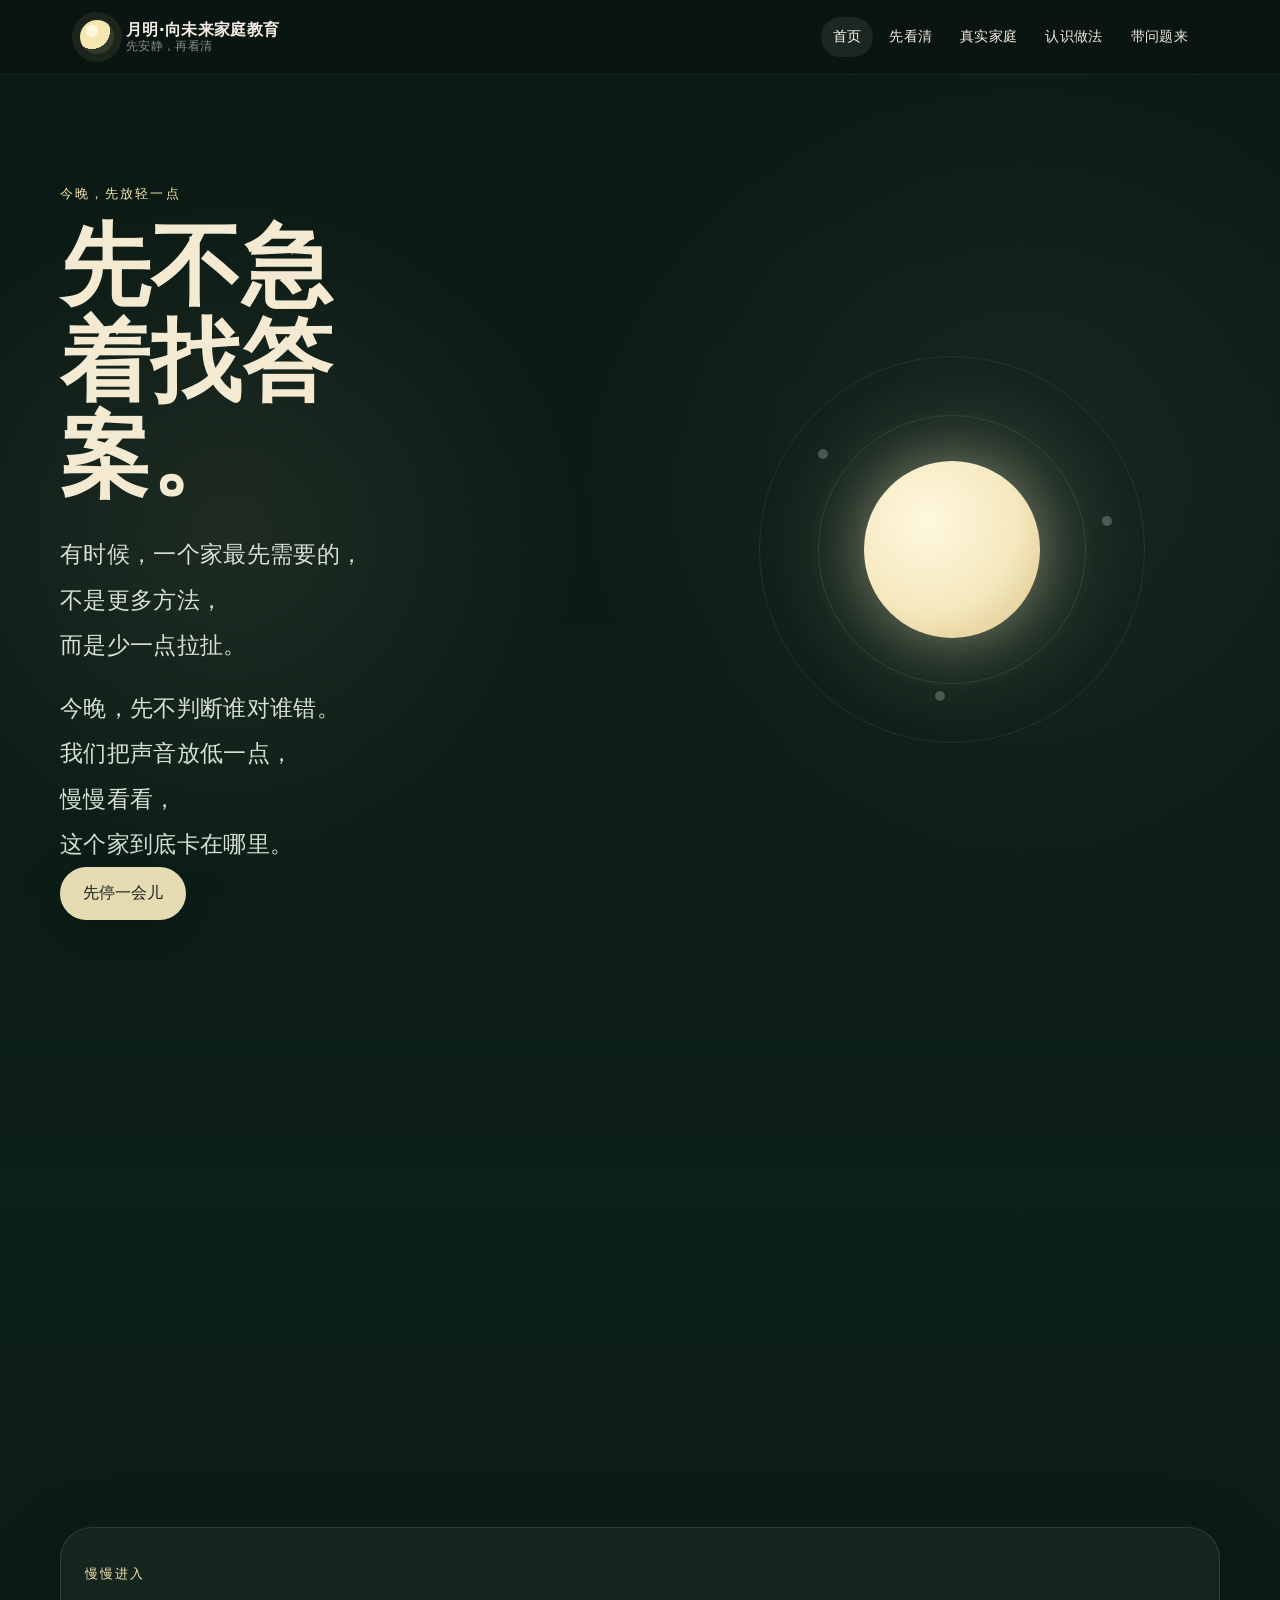
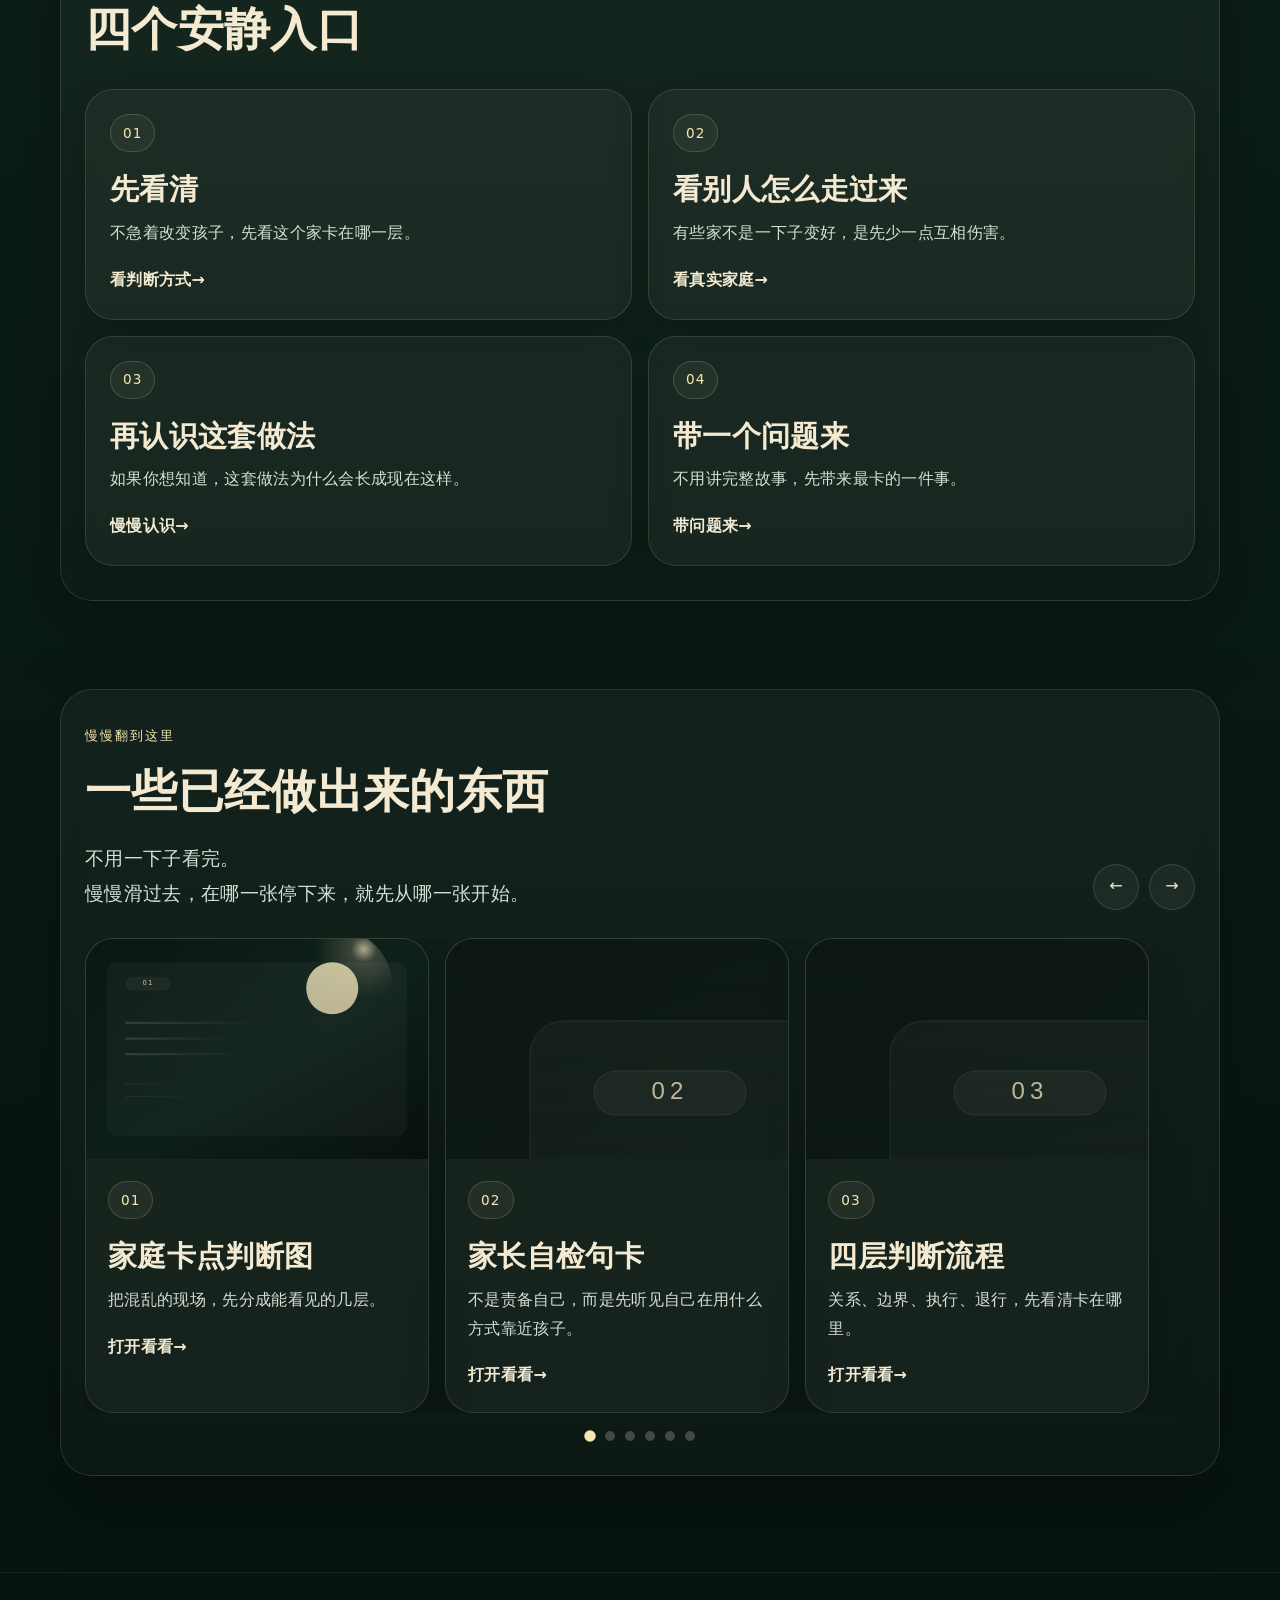
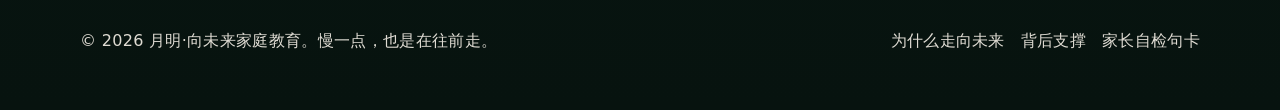
==== commit 7b4c3671: "Fix work card covers and unify calm page copy" ====
--- a/index.html
+++ b/index.html
@@ -92,7 +92,7 @@
           <article class="night-route-card reveal-item">
             <span class="night-route-card__number">03</span>
             <h3>再认识这套做法</h3>
-            <p>如果你想知道，我为什么这样看一个家。</p>
+            <p>如果你想知道，这套做法为什么会长成现在这样。</p>
             <a class="text-link" href="about.html">慢慢认识</a>
           </article>
           <article class="night-route-card reveal-item">
@@ -111,7 +111,7 @@
           <div>
             <p class="eyebrow">慢慢翻到这里</p>
             <h2 id="work-title">一些已经做出来的东西</h2>
-            <p class="section-lead">不用一下子看完。<br />可以慢慢滑，看到哪一个有感觉，再点进去。</p>
+            <p class="section-lead">不用一下子看完。<br />慢慢滑过去，在哪一张停下来，就先从哪一张开始。</p>
           </div>
           <div class="work-carousel__controls">
             <button class="work-carousel__arrow" type="button" data-carousel-prev aria-label="查看上一张作品卡片">←</button>
@@ -122,8 +122,8 @@
         <section class="work-carousel" aria-label="作品集轮播" aria-roledescription="carousel">
           <div class="work-carousel__viewport" tabindex="0" data-carousel-viewport>
             <div class="work-carousel__track">
-              <article class="work-card" data-slide>
-                <div class="work-card__cover work-card__cover--01" aria-hidden="true"></div>
+              <article class="work-card" data-slide data-href="system.html" tabindex="0" role="link" aria-label="打开：家庭卡点判断图">
+                <div class="work-card__cover work-card__cover--01" aria-hidden="true" style="background-image: linear-gradient(180deg, rgba(8, 18, 15, 0.10), rgba(8, 18, 15, 0.28)), url('images/portfolio/work-01.svg');"></div>
                 <div class="work-card__body">
                   <span class="work-card__index">01</span>
                   <h3>家庭卡点判断图</h3>
@@ -131,8 +131,8 @@
                   <a class="text-link" href="system.html">打开看看</a>
                 </div>
               </article>
-              <article class="work-card" data-slide>
-                <div class="work-card__cover work-card__cover--02" aria-hidden="true"></div>
+              <article class="work-card" data-slide data-href="resources/parent-checklist.html" tabindex="0" role="link" aria-label="打开：家长自检句卡">
+                <div class="work-card__cover work-card__cover--02" aria-hidden="true" style="background-image: linear-gradient(180deg, rgba(8, 18, 15, 0.10), rgba(8, 18, 15, 0.28)), url('images/portfolio/work-02.svg');"></div>
                 <div class="work-card__body">
                   <span class="work-card__index">02</span>
                   <h3>家长自检句卡</h3>
@@ -140,8 +140,8 @@
                   <a class="text-link" href="resources/parent-checklist.html">打开看看</a>
                 </div>
               </article>
-              <article class="work-card" data-slide>
-                <div class="work-card__cover work-card__cover--03" aria-hidden="true"></div>
+              <article class="work-card" data-slide data-href="resources/judge-flowchart.html" tabindex="0" role="link" aria-label="打开：四层判断流程">
+                <div class="work-card__cover work-card__cover--03" aria-hidden="true" style="background-image: linear-gradient(180deg, rgba(8, 18, 15, 0.10), rgba(8, 18, 15, 0.28)), url('images/portfolio/work-03.svg');"></div>
                 <div class="work-card__body">
                   <span class="work-card__index">03</span>
                   <h3>四层判断流程</h3>
@@ -149,8 +149,8 @@
                   <a class="text-link" href="resources/judge-flowchart.html">打开看看</a>
                 </div>
               </article>
-              <article class="work-card" data-slide>
-                <div class="work-card__cover work-card__cover--04" aria-hidden="true"></div>
+              <article class="work-card" data-slide data-href="cases.html" tabindex="0" role="link" aria-label="打开：真实家庭复盘">
+                <div class="work-card__cover work-card__cover--04" aria-hidden="true" style="background-image: linear-gradient(180deg, rgba(8, 18, 15, 0.10), rgba(8, 18, 15, 0.28)), url('images/portfolio/work-04.svg');"></div>
                 <div class="work-card__body">
                   <span class="work-card__index">04</span>
                   <h3>真实家庭复盘</h3>
@@ -158,8 +158,8 @@
                   <a class="text-link" href="cases.html">打开看看</a>
                 </div>
               </article>
-              <article class="work-card" data-slide>
-                <div class="work-card__cover work-card__cover--05" aria-hidden="true"></div>
+              <article class="work-card" data-slide data-href="contact.html" tabindex="0" role="link" aria-label="打开：第一次问题收纳">
+                <div class="work-card__cover work-card__cover--05" aria-hidden="true" style="background-image: linear-gradient(180deg, rgba(8, 18, 15, 0.10), rgba(8, 18, 15, 0.28)), url('images/portfolio/work-05.svg');"></div>
                 <div class="work-card__body">
                   <span class="work-card__index">05</span>
                   <h3>第一次问题收纳</h3>
@@ -167,8 +167,8 @@
                   <a class="text-link" href="contact.html">打开看看</a>
                 </div>
               </article>
-              <article class="work-card" data-slide>
-                <div class="work-card__cover work-card__cover--06" aria-hidden="true"></div>
+              <article class="work-card" data-slide data-href="about.html" tabindex="0" role="link" aria-label="打开：慢慢认识这套做法">
+                <div class="work-card__cover work-card__cover--06" aria-hidden="true" style="background-image: linear-gradient(180deg, rgba(8, 18, 15, 0.10), rgba(8, 18, 15, 0.28)), url('images/portfolio/work-06.svg');"></div>
                 <div class="work-card__body">
                   <span class="work-card__index">06</span>
                   <h3>慢慢认识这套做法</h3>
--- a/css/style.css
+++ b/css/style.css
@@ -16,7 +16,7 @@
   --home-bg-soft: #243734;
   --home-bg-deep: #101b1a;
   --home-ink: #F2ECE2;
-  --home-ink-soft: rgba(242, 236, 226, 0.78);
+  --home-ink-soft: rgba(246, 241, 232, 0.9);
   --home-line: rgba(246, 230, 175, 0.16);
   --home-card: rgba(255, 255, 255, 0.05);
   --home-card-strong: rgba(255, 255, 255, 0.08);
@@ -1262,3 +1262,775 @@
     break-inside: avoid;
   }
 }
+
+
+/* === Night Home Redesign === */
+:root {
+  --night: #07130f;
+  --night-soft: #0c1f18;
+  --deep-green: #102c23;
+  --mist-green: #9fb8a8;
+  --moon-soft: rgba(244, 232, 189, 0.18);
+  --paper-dark: rgba(255, 248, 224, 0.06);
+  --paper-line: rgba(255, 248, 224, 0.12);
+  --text-main: #f3ead1;
+  --text-soft: #d6e0d4;
+  --text-muted: #87988d;
+  --warm: #caa873;
+}
+
+body[data-page="home"] {
+  background:
+    radial-gradient(circle at 18% 16%, rgba(244, 232, 189, 0.08), transparent 22rem),
+    radial-gradient(circle at 80% 14%, rgba(159, 184, 168, 0.08), transparent 28rem),
+    linear-gradient(180deg, #0b1914 0%, var(--night-soft) 36%, var(--night) 100%);
+  color: var(--text-main);
+}
+
+body[data-page="home"]::before {
+  background-image:
+    linear-gradient(rgba(255, 255, 255, 0.015) 1px, transparent 1px),
+    linear-gradient(90deg, rgba(255, 255, 255, 0.012) 1px, transparent 1px);
+  mask-image: linear-gradient(to bottom, rgba(0,0,0,0.32), transparent 78%);
+}
+
+body[data-page="home"] .site-header {
+  background: rgba(7, 19, 15, 0.58);
+  border-bottom-color: rgba(255, 248, 224, 0.08);
+}
+
+body[data-page="home"] .home-main {
+  overflow: clip;
+}
+
+body[data-page="home"] .section-shell {
+  width: min(calc(100% - 32px), 1160px);
+}
+
+body[data-page="home"] .soft-button.primary {
+  margin-top: 0;
+  background: rgba(244, 232, 189, 0.94);
+  color: #1a241e;
+  border-color: rgba(244, 232, 189, 0.24);
+  box-shadow: 0 16px 48px rgba(0, 0, 0, 0.24);
+}
+
+body[data-page="home"] .soft-button.primary:hover,
+body[data-page="home"] .soft-button.primary:focus-visible {
+  background: #fbf0c8;
+  box-shadow: 0 18px 56px rgba(0, 0, 0, 0.28);
+}
+
+body[data-page="home"] .soft-button.secondary {
+  background: rgba(255, 248, 224, 0.06);
+  border-color: rgba(255, 248, 224, 0.12);
+  color: var(--text-main);
+  box-shadow: none;
+}
+
+body[data-page="home"] .soft-button.secondary:hover,
+body[data-page="home"] .soft-button.secondary:focus-visible {
+  background: rgba(255, 248, 224, 0.1);
+  border-color: rgba(255, 248, 224, 0.22);
+}
+
+.night-hero,
+.night-state,
+.night-routes,
+.night-work {
+  position: relative;
+}
+
+.night-hero {
+  min-height: calc(100vh - 74px);
+  display: grid;
+  align-items: center;
+  padding: 88px 0 44px;
+}
+
+.night-hero__shell {
+  position: relative;
+  display: grid;
+  align-items: center;
+  min-height: calc(100vh - 162px);
+}
+
+.night-hero__copy {
+  position: relative;
+  z-index: 1;
+  width: min(100%, 35rem);
+  padding: 1.2rem 0 3rem;
+}
+
+body[data-page="home"] .night-hero .eyebrow,
+body[data-page="home"] .night-state .eyebrow,
+body[data-page="home"] .night-routes .eyebrow,
+body[data-page="home"] .night-work .eyebrow {
+  margin-bottom: 14px;
+  color: var(--moon);
+  letter-spacing: 0.16em;
+  text-transform: none;
+}
+
+body[data-page="home"] .night-hero h1,
+body[data-page="home"] .night-state h2,
+body[data-page="home"] .night-routes h2,
+body[data-page="home"] .night-work h2,
+body[data-page="home"] .night-state__response h3,
+body[data-page="home"] .night-route-card h3,
+body[data-page="home"] .work-card h3 {
+  color: var(--text-main);
+}
+
+body[data-page="home"] .night-hero h1 {
+  max-width: 8ch;
+  font-size: clamp(2.8rem, 10vw, 5.6rem);
+  line-height: 1.06;
+  letter-spacing: 0.01em;
+}
+
+.night-hero__poem {
+  margin-top: 28px;
+  display: grid;
+  gap: 18px;
+}
+
+.night-hero__poem p {
+  margin: 0;
+  max-width: 18em;
+  font-family: var(--font-serif);
+  font-size: clamp(1.08rem, 2.8vw, 1.45rem);
+  line-height: 1.95;
+  color: var(--text-soft);
+  text-wrap: pretty;
+}
+
+.night-moon {
+  position: absolute;
+  top: 48%;
+  right: 5%;
+  width: min(42vw, 420px);
+  aspect-ratio: 1;
+  transform: translateY(-50%);
+  pointer-events: none;
+}
+
+.night-moon__core,
+.night-moon__ring,
+.night-moon__halo,
+.night-moon__mist {
+  position: absolute;
+  border-radius: 999px;
+}
+
+.night-moon__halo {
+  inset: 0;
+  background: radial-gradient(circle, rgba(244, 232, 189, 0.12), transparent 64%);
+  filter: blur(8px);
+}
+
+.night-moon__core {
+  inset: 29%;
+  background: radial-gradient(circle at 36% 34%, #fff8df 0%, #f4e8bd 56%, #d9bf82 100%);
+  box-shadow: 0 0 55px rgba(244, 232, 189, 0.36), 0 0 120px rgba(244, 232, 189, 0.1);
+  animation: night-moon-breathe 7s ease-in-out infinite;
+}
+
+.night-moon__ring {
+  border: 1px solid rgba(255, 248, 224, 0.1);
+  animation: night-ring-breathe 7s ease-in-out infinite;
+}
+
+.night-moon__ring--one {
+  inset: 18%;
+}
+
+.night-moon__ring--two {
+  inset: 4%;
+  animation-delay: 1.2s;
+  border-color: rgba(159, 184, 168, 0.12);
+}
+
+.night-moon__mist {
+  width: 10px;
+  height: 10px;
+  background: rgba(159, 184, 168, 0.36);
+  animation: night-mist 8.4s ease-in-out infinite;
+}
+
+.night-moon__mist--one { left: 18%; top: 26%; }
+.night-moon__mist--two { right: 12%; top: 42%; animation-delay: 1.4s; }
+.night-moon__mist--three { left: 46%; bottom: 14%; animation-delay: 2.8s; }
+
+body[data-page="home"].is-awake .night-moon__core {
+  box-shadow: 0 0 72px rgba(244, 232, 189, 0.48), 0 0 150px rgba(159, 184, 168, 0.14);
+}
+
+body[data-page="home"].is-awake .night-moon__ring--two {
+  transform: scale(1.04);
+}
+
+.night-state,
+.night-routes,
+.night-work {
+  padding: 88px 0 0;
+}
+
+.night-state .section-shell,
+.night-routes .section-shell,
+.night-work .section-shell {
+  border: 1px solid var(--paper-line);
+  border-radius: 32px;
+  background: linear-gradient(180deg, rgba(255, 248, 224, 0.045), rgba(255, 248, 224, 0.018));
+  box-shadow: 0 24px 80px rgba(0, 0, 0, 0.24);
+  backdrop-filter: blur(14px);
+}
+
+.night-state .section-shell {
+  max-width: 820px;
+  padding: 34px 24px;
+}
+
+body[data-page="home"]:not(.is-awake) .night-state .section-shell {
+  opacity: 0;
+  transform: translateY(18px);
+  pointer-events: none;
+}
+
+body[data-page="home"].is-awake .night-state .section-shell {
+  opacity: 1;
+  transform: translateY(0);
+  transition: opacity 520ms ease, transform 520ms ease;
+}
+
+body[data-page="home"] .section-lead {
+  color: var(--text-soft);
+}
+
+.night-state__choices {
+  margin-top: 28px;
+  display: flex;
+  flex-wrap: wrap;
+  gap: 12px;
+}
+
+.night-state__choice {
+  min-height: 48px;
+  padding: 12px 18px;
+  border-radius: 999px;
+  border: 1px solid var(--paper-line);
+  background: rgba(255, 248, 224, 0.04);
+  color: var(--text-soft);
+  transition: transform 180ms ease, background 180ms ease, border-color 180ms ease, color 180ms ease;
+}
+
+.night-state__choice:hover,
+.night-state__choice:focus-visible,
+.night-state__choice.is-selected {
+  outline: none;
+  transform: translateY(-2px);
+  background: rgba(255, 248, 224, 0.1);
+  border-color: rgba(255, 248, 224, 0.2);
+  color: var(--text-main);
+}
+
+.night-state__response {
+  margin-top: 22px;
+  padding: 24px;
+  border-radius: 28px;
+  border: 1px solid rgba(255, 248, 224, 0.1);
+  background: rgba(255, 248, 224, 0.04);
+}
+
+.night-state__response h3 {
+  font-size: clamp(1.38rem, 3vw, 2rem);
+}
+
+.night-state__response p {
+  margin: 12px 0 0;
+  color: var(--text-soft);
+}
+
+.night-state__response .soft-button {
+  margin-top: 18px;
+}
+
+.night-routes .section-shell,
+.night-work .section-shell {
+  padding: 34px 24px;
+}
+
+.night-routes__grid {
+  margin-top: 28px;
+  display: grid;
+  gap: 16px;
+}
+
+.night-route-card {
+  padding: 24px;
+  border-radius: 28px;
+  border: 1px solid var(--paper-line);
+  background: rgba(255, 248, 224, 0.04);
+  box-shadow: 0 16px 36px rgba(0, 0, 0, 0.18);
+  transition: transform 180ms ease, background 180ms ease, border-color 180ms ease;
+}
+
+.night-route-card:hover,
+.night-route-card:focus-within {
+  transform: translateY(-2px);
+  background: rgba(255, 248, 224, 0.06);
+  border-color: rgba(255, 248, 224, 0.18);
+}
+
+.night-route-card__number,
+.work-card__index {
+  display: inline-flex;
+  align-items: center;
+  justify-content: center;
+  min-width: 38px;
+  height: 38px;
+  padding: 0 12px;
+  border-radius: 999px;
+  border: 1px solid rgba(244, 232, 189, 0.18);
+  color: var(--moon);
+  background: rgba(244, 232, 189, 0.05);
+  font-size: 0.85rem;
+  letter-spacing: 0.08em;
+}
+
+.night-route-card h3,
+.work-card h3 {
+  margin-top: 18px;
+  font-size: clamp(1.26rem, 3.2vw, 1.8rem);
+}
+
+.night-route-card p,
+.work-card p {
+  margin: 10px 0 0;
+  color: var(--text-soft);
+}
+
+body[data-page="home"] .text-link {
+  margin-top: 18px;
+  display: inline-flex;
+  color: var(--text-main);
+}
+
+body[data-page="home"] .text-link::after {
+  content: " →";
+}
+
+.night-work {
+  padding-bottom: 96px;
+}
+
+.night-work__intro {
+  display: flex;
+  align-items: end;
+  justify-content: space-between;
+  gap: 18px;
+  margin-bottom: 28px;
+}
+
+.work-carousel {
+  position: relative;
+}
+
+.work-carousel__controls {
+  display: flex;
+  align-items: center;
+  gap: 10px;
+}
+
+.work-carousel__arrow {
+  width: 46px;
+  height: 46px;
+  border-radius: 999px;
+  border: 1px solid var(--paper-line);
+  background: rgba(255, 248, 224, 0.05);
+  color: var(--text-main);
+  transition: transform 180ms ease, background 180ms ease, border-color 180ms ease;
+}
+
+.work-carousel__arrow:hover,
+.work-carousel__arrow:focus-visible {
+  outline: none;
+  transform: translateY(-2px);
+  background: rgba(255, 248, 224, 0.1);
+  border-color: rgba(255, 248, 224, 0.2);
+}
+
+.work-carousel__viewport {
+  overflow-x: auto;
+  overflow-y: hidden;
+  scroll-snap-type: x mandatory;
+  scrollbar-width: none;
+  touch-action: pan-y;
+  cursor: grab;
+}
+
+.work-carousel__viewport::-webkit-scrollbar {
+  display: none;
+}
+
+.work-carousel__viewport.is-dragging {
+  cursor: grabbing;
+}
+
+.work-carousel__track {
+  display: grid;
+  grid-auto-flow: column;
+  grid-auto-columns: minmax(84%, 1fr);
+  gap: 16px;
+}
+
+.work-card {
+  scroll-snap-align: start;
+  position: relative;
+  border: 1px solid var(--paper-line);
+  border-radius: 28px;
+  background: rgba(255, 248, 224, 0.04);
+  box-shadow: 0 18px 42px rgba(0, 0, 0, 0.18);
+  overflow: hidden;
+  transition: transform 180ms ease, border-color 180ms ease, background 180ms ease;
+}
+
+.work-card:hover,
+.work-card:focus-within {
+  transform: translateY(-2px);
+  background: rgba(255, 248, 224, 0.055);
+  border-color: rgba(255, 248, 224, 0.18);
+}
+
+.work-card__cover {
+  min-height: 220px;
+  pointer-events: none;
+  background:
+    radial-gradient(circle at 24% 20%, rgba(244, 232, 189, 0.16), transparent 28%),
+    linear-gradient(180deg, rgba(255, 248, 224, 0.05), rgba(255, 248, 224, 0.01)),
+    linear-gradient(135deg, #10231d 0%, #152b24 48%, #0d1915 100%);
+  background-size: cover;
+  background-position: center;
+  background-repeat: no-repeat;
+}
+
+.work-card__cover--02 { background:
+    radial-gradient(circle at 68% 22%, rgba(159, 184, 168, 0.18), transparent 24%),
+    linear-gradient(180deg, rgba(255, 248, 224, 0.05), rgba(255, 248, 224, 0.01)),
+    linear-gradient(135deg, #12211b 0%, #20332b 54%, #0f1714 100%); }
+.work-card__cover--03 { background:
+    radial-gradient(circle at 20% 76%, rgba(202, 168, 115, 0.14), transparent 24%),
+    linear-gradient(180deg, rgba(255, 248, 224, 0.05), rgba(255, 248, 224, 0.01)),
+    linear-gradient(135deg, #101f1a 0%, #183029 50%, #0d1714 100%); }
+.work-card__cover--04 { background:
+    radial-gradient(circle at 78% 42%, rgba(244, 232, 189, 0.12), transparent 26%),
+    linear-gradient(180deg, rgba(255, 248, 224, 0.05), rgba(255, 248, 224, 0.01)),
+    linear-gradient(135deg, #12231d 0%, #173129 52%, #0b1512 100%); }
+.work-card__cover--05 { background:
+    radial-gradient(circle at 24% 24%, rgba(159, 184, 168, 0.16), transparent 22%),
+    linear-gradient(180deg, rgba(255, 248, 224, 0.05), rgba(255, 248, 224, 0.01)),
+    linear-gradient(135deg, #0f1e18 0%, #1d3129 52%, #0c1512 100%); }
+.work-card__cover--06 { background:
+    radial-gradient(circle at 74% 20%, rgba(202, 168, 115, 0.14), transparent 24%),
+    linear-gradient(180deg, rgba(255, 248, 224, 0.05), rgba(255, 248, 224, 0.01)),
+    linear-gradient(135deg, #10211a 0%, #1a2f27 52%, #0c1612 100%); }
+
+.work-card__body {
+  position: relative;
+  padding: 22px;
+}
+
+.work-carousel__dots {
+  margin-top: 18px;
+  display: flex;
+  justify-content: center;
+  gap: 10px;
+}
+
+.work-carousel__dot {
+  width: 10px;
+  height: 10px;
+  padding: 0;
+  border: 0;
+  border-radius: 999px;
+  background: rgba(255, 248, 224, 0.22);
+  transition: transform 180ms ease, background 180ms ease;
+}
+
+.work-carousel__dot.is-active {
+  background: var(--moon);
+  transform: scale(1.15);
+}
+
+@keyframes night-moon-breathe {
+  0%, 100% { transform: scale(0.96); filter: brightness(0.98); }
+  50% { transform: scale(1.04); filter: brightness(1.04); }
+}
+
+@keyframes night-ring-breathe {
+  0%, 100% { transform: scale(0.96); opacity: 0.28; }
+  50% { transform: scale(1.03); opacity: 0.5; }
+}
+
+@keyframes night-mist {
+  0%, 100% { transform: translate3d(0, 0, 0); opacity: 0.24; }
+  50% { transform: translate3d(0, -12px, 0); opacity: 0.58; }
+}
+
+@media (min-width: 760px) {
+  .night-routes__grid {
+    grid-template-columns: repeat(2, minmax(0, 1fr));
+  }
+
+  .work-carousel__track {
+    grid-auto-columns: minmax(45%, 1fr);
+  }
+}
+
+@media (min-width: 1100px) {
+  .work-carousel__track {
+    grid-auto-columns: minmax(31%, 1fr);
+  }
+}
+
+@media (max-width: 900px) {
+  .night-hero {
+    padding-top: 68px;
+  }
+
+  .night-moon {
+    top: 10px;
+    right: 50%;
+    width: min(62vw, 280px);
+    transform: translateX(50%);
+    opacity: 0.82;
+  }
+
+  .night-hero__copy {
+    padding-top: 210px;
+    margin: 0 auto;
+    text-align: center;
+  }
+
+  .night-hero__poem p {
+    margin-left: auto;
+    margin-right: auto;
+  }
+
+  body[data-page="home"] .night-hero h1 {
+    margin-left: auto;
+    margin-right: auto;
+  }
+
+  .night-work__intro {
+    align-items: start;
+    flex-direction: column;
+  }
+}
+
+@media (max-width: 640px) {
+  body[data-page="home"] .section-shell {
+    width: min(calc(100% - 24px), 1160px);
+  }
+
+  .night-state,
+  .night-routes,
+  .night-work {
+    padding-top: 68px;
+  }
+
+  .night-state .section-shell,
+  .night-routes .section-shell,
+  .night-work .section-shell {
+    padding: 24px 18px;
+    border-radius: 26px;
+  }
+
+  .night-state__choices {
+    flex-direction: column;
+  }
+
+  .night-state__choice,
+  .work-carousel__arrow,
+  .work-card .text-link,
+  body[data-page="home"] .soft-button {
+    width: 100%;
+  }
+
+  .work-carousel__controls {
+    width: 100%;
+  }
+
+  .work-carousel__track {
+    grid-auto-columns: 88%;
+  }
+}
+
+@media (prefers-reduced-motion: reduce) {
+  body[data-page="home"] .night-state .section-shell {
+    opacity: 1 !important;
+    transform: none !important;
+    transition: none !important;
+    pointer-events: auto;
+  }
+
+  .night-moon__core,
+  .night-moon__ring,
+  .night-moon__mist {
+    animation: none !important;
+  }
+
+  .work-carousel__viewport {
+    scroll-behavior: auto;
+  }
+}
+
+
+
+/* === Final readability polish === */
+body.calm-site.inner-page .page-hero .section-shell.narrow,
+body.calm-site.inner-page .quiet-content .section-shell.text-flow,
+body.calm-site.inner-page .quiet-content > .section-shell:not(.contact-shell) {
+  background: linear-gradient(180deg, rgba(255, 255, 255, 0.068), rgba(255, 255, 255, 0.04));
+  border-color: rgba(246, 230, 175, 0.18);
+}
+
+body.calm-site.inner-page .page-lead,
+body.calm-site.inner-page .text-flow p,
+body.calm-site.inner-page .quiet-content p,
+body.calm-site.inner-page .layer-card p,
+body.calm-site.inner-page .case-card p,
+body.calm-site.inner-page .contact-aside p,
+body.calm-site.inner-page .site-footer,
+body.calm-site.inner-page .footer-links a {
+  color: rgba(246, 241, 232, 0.9);
+}
+
+body.calm-site.inner-page .layer-card,
+body.calm-site.inner-page .case-card,
+body.calm-site.inner-page .contact-form,
+body.calm-site.inner-page .contact-aside,
+body.calm-site.inner-page .soft-note {
+  background: linear-gradient(180deg, rgba(255, 255, 255, 0.07), rgba(255, 255, 255, 0.04));
+  border-color: rgba(246, 230, 175, 0.18);
+  box-shadow: 0 24px 80px rgba(3, 8, 8, 0.28);
+}
+
+body.calm-site.inner-page .layer-card h2,
+body.calm-site.inner-page .case-card h2,
+body.calm-site.inner-page .contact-aside h2,
+body.calm-site.inner-page .page-hero h1,
+body.calm-site.inner-page .quiet-content h2,
+body.calm-site.inner-page .soft-note p,
+body.calm-site.inner-page .contact-form label {
+  color: var(--home-ink);
+}
+
+body.calm-site.inner-page .contact-form input,
+body.calm-site.inner-page .contact-form textarea,
+body.calm-site.inner-page .contact-form select {
+  background: rgba(255, 255, 255, 0.065);
+  color: var(--home-ink);
+}
+
+body.calm-site.inner-page .contact-form input::placeholder,
+body.calm-site.inner-page .contact-form textarea::placeholder {
+  color: rgba(246, 241, 232, 0.58);
+}
+
+body.calm-site.inner-page .contact-form input:focus,
+body.calm-site.inner-page .contact-form textarea:focus,
+body.calm-site.inner-page .contact-form select:focus {
+  background: rgba(255, 255, 255, 0.1);
+}
+
+body.calm-site.inner-page .next-steps .text-link,
+body.calm-site.inner-page .text-link {
+  color: #fff8e8;
+}
+
+body[data-page="home"] .night-state__response p,
+body[data-page="home"] .night-route-card p,
+body[data-page="home"] .work-card p,
+body[data-page="home"] .section-lead,
+body[data-page="home"] .night-hero__poem p {
+  color: var(--text-soft);
+}
+
+
+.work-card__body .text-link {
+  position: relative;
+  z-index: 2;
+}
+
+.work-card__body .text-link::before {
+  content: "";
+  position: absolute;
+  inset: -12px -10px;
+}
+
+@media (max-width: 640px) {
+  body.calm-site.inner-page .page-hero {
+    padding: 92px 0 30px;
+  }
+
+  body.calm-site.inner-page .page-hero .section-shell.narrow,
+  body.calm-site.inner-page .quiet-content .section-shell.text-flow,
+  body.calm-site.inner-page .quiet-content > .section-shell:not(.contact-shell) {
+    padding: 24px 18px;
+    border-radius: 24px;
+  }
+
+  body.calm-site.inner-page .page-hero h1 {
+    max-width: 11ch;
+    font-size: clamp(2rem, 9vw, 2.8rem);
+    line-height: 1.12;
+  }
+
+  body.calm-site.inner-page .page-lead,
+  body.calm-site.inner-page .text-flow p,
+  body.calm-site.inner-page .quiet-content p,
+  body.calm-site.inner-page .layer-card p,
+  body.calm-site.inner-page .case-card p,
+  body.calm-site.inner-page .contact-aside p {
+    font-size: 16px;
+    line-height: 1.85;
+  }
+
+  body.calm-site.inner-page .layer-card,
+  body.calm-site.inner-page .case-card,
+  body.calm-site.inner-page .contact-form,
+  body.calm-site.inner-page .contact-aside,
+  body.calm-site.inner-page .soft-note {
+    padding: 22px 18px;
+    border-radius: 24px;
+  }
+
+  body.calm-site.inner-page .next-steps,
+  .contact-shell {
+    gap: 14px;
+  }
+
+  body.calm-site.inner-page .soft-button,
+  body.calm-site.inner-page .text-link,
+  .work-carousel__arrow {
+    min-height: 50px;
+  }
+
+  .work-card {
+    border-radius: 24px;
+  }
+
+  .work-card__body {
+    padding: 20px 18px 22px;
+  }
+
+  .work-card__cover {
+    min-height: 184px;
+  }
+
+  .work-carousel__track {
+    grid-auto-columns: 90%;
+    gap: 14px;
+  }
+}
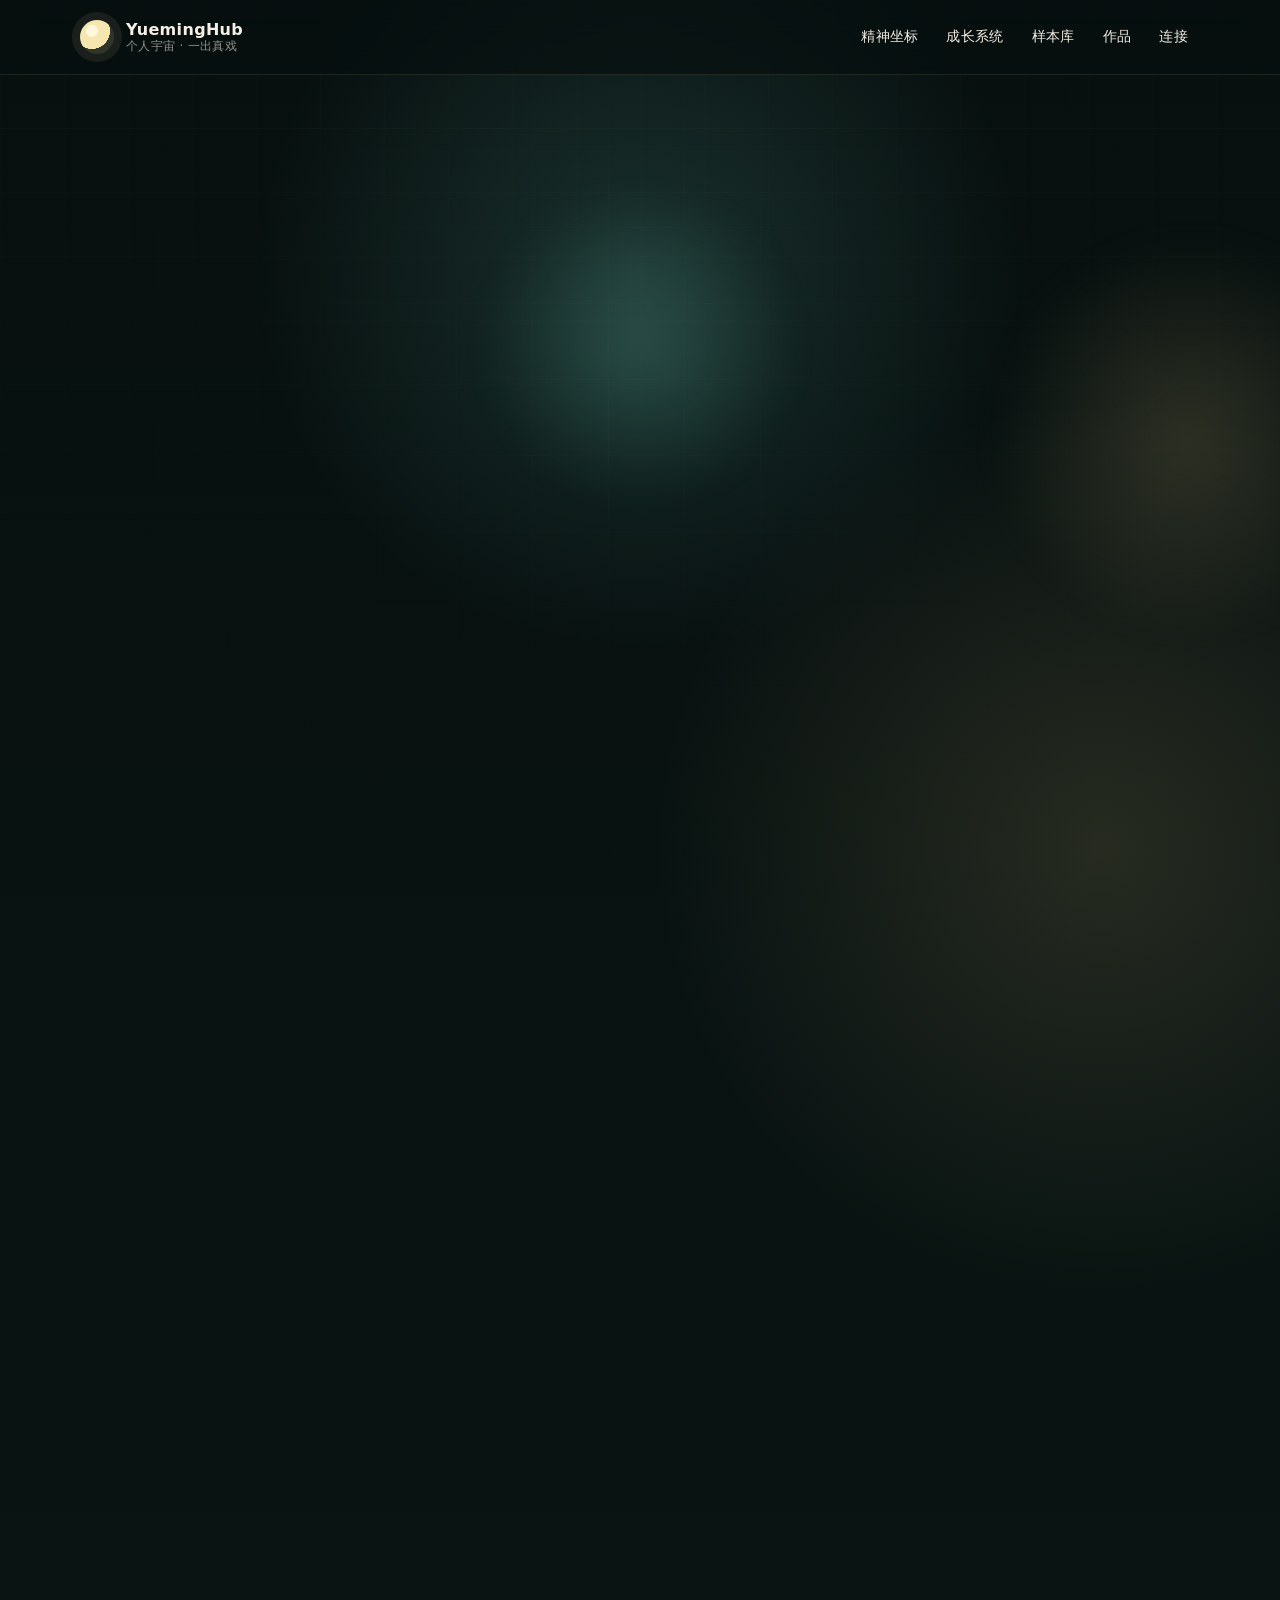
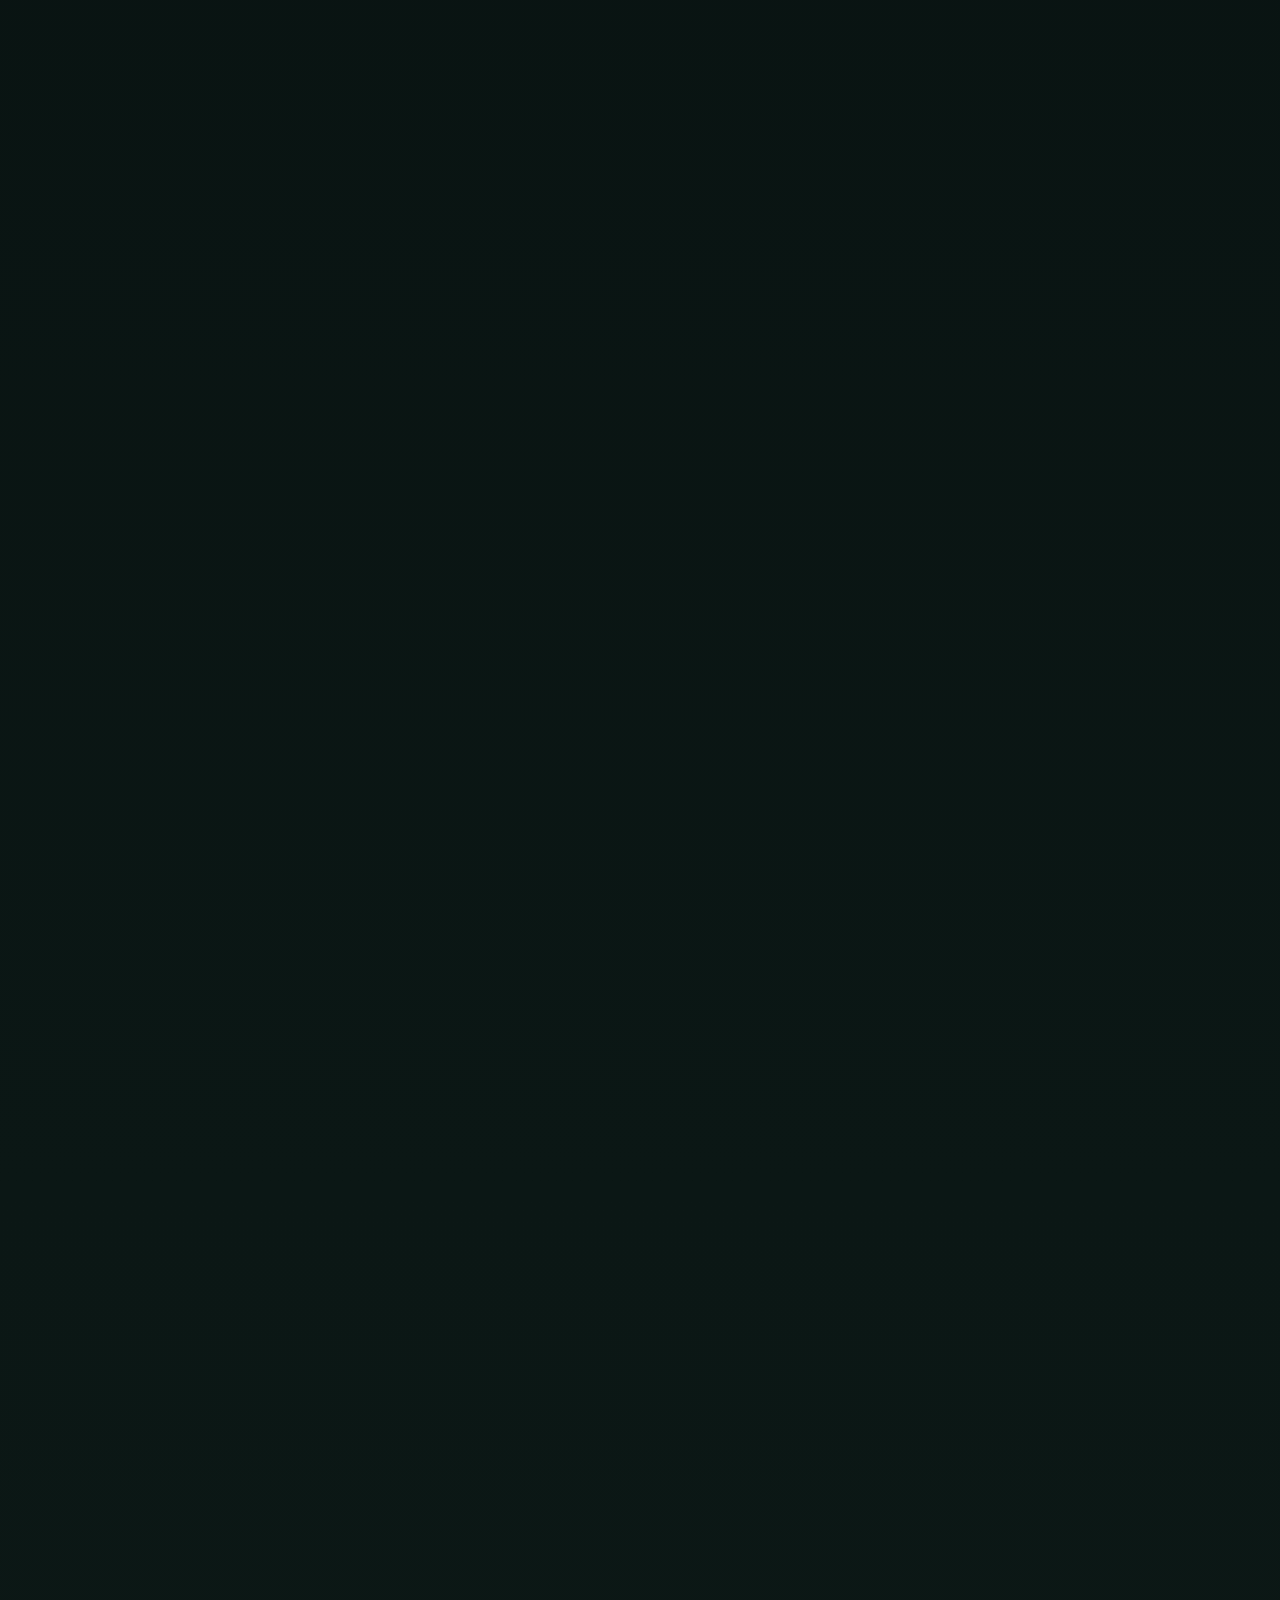
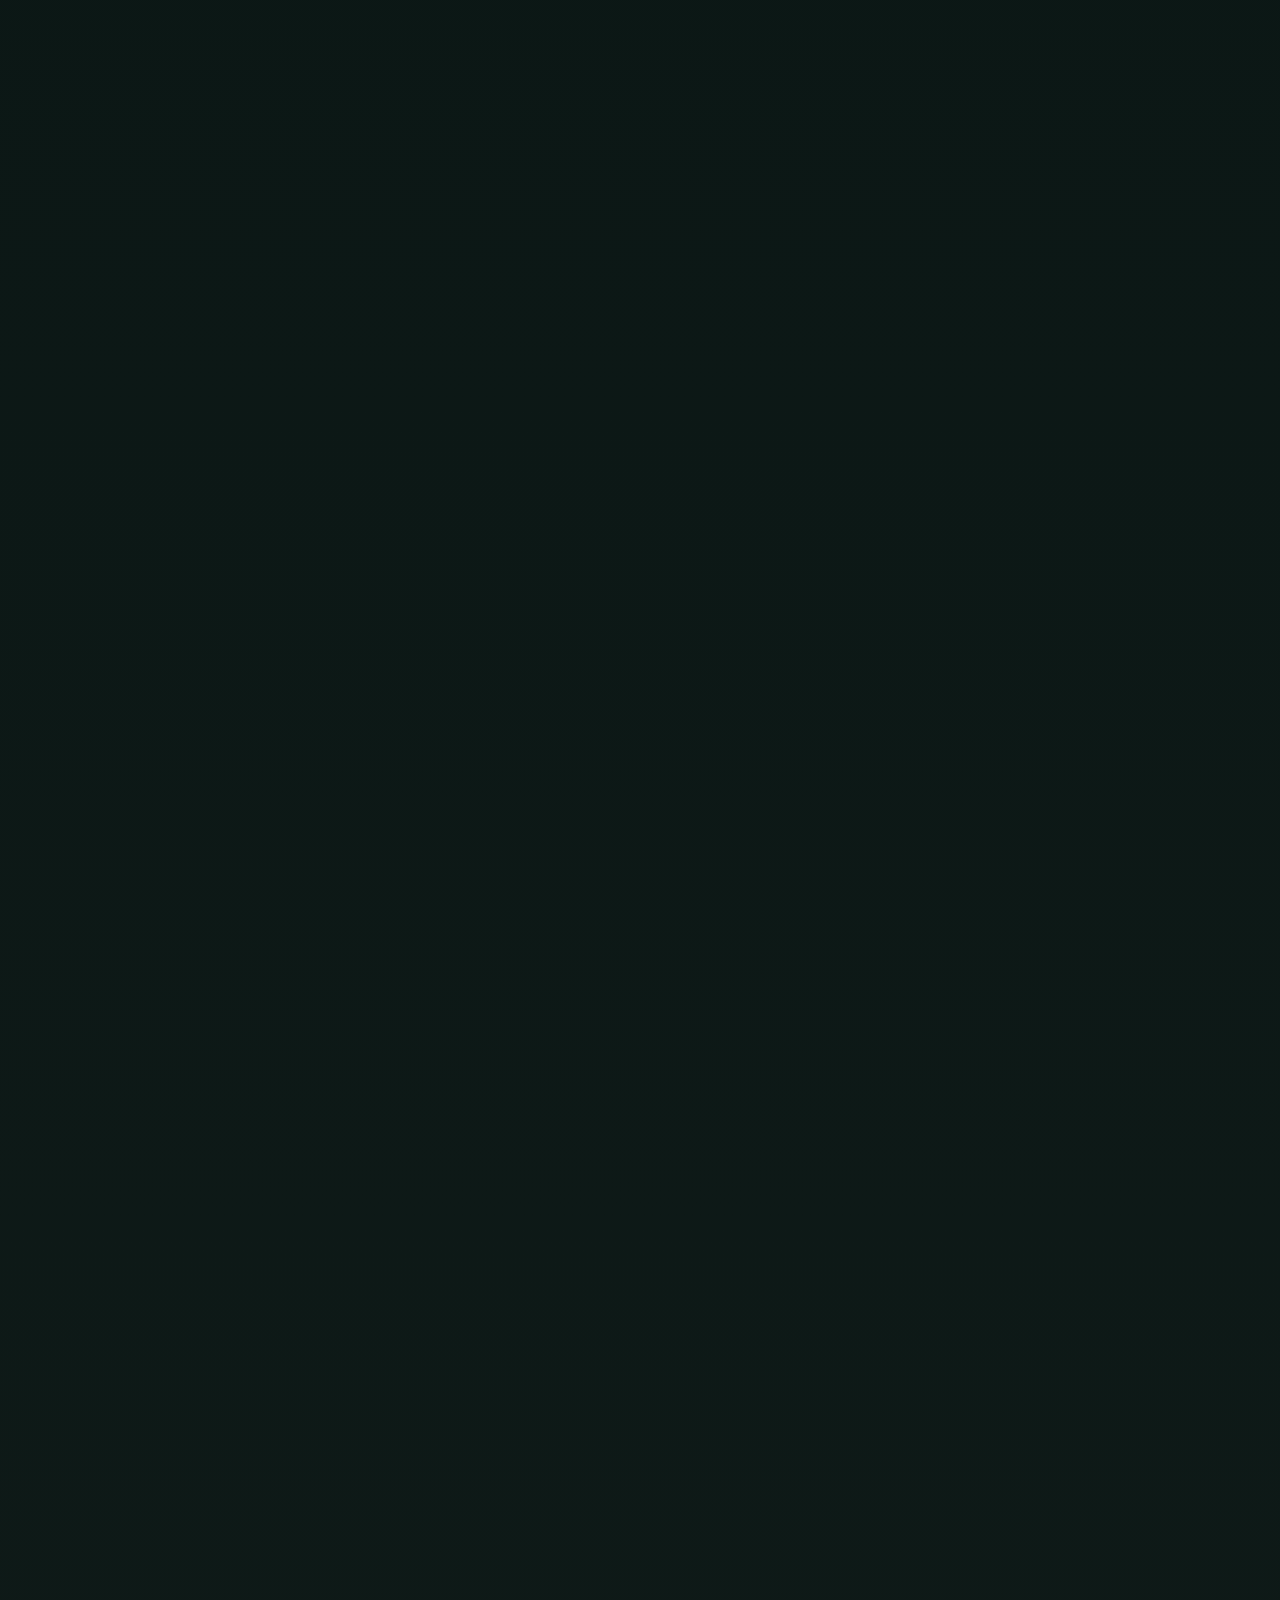
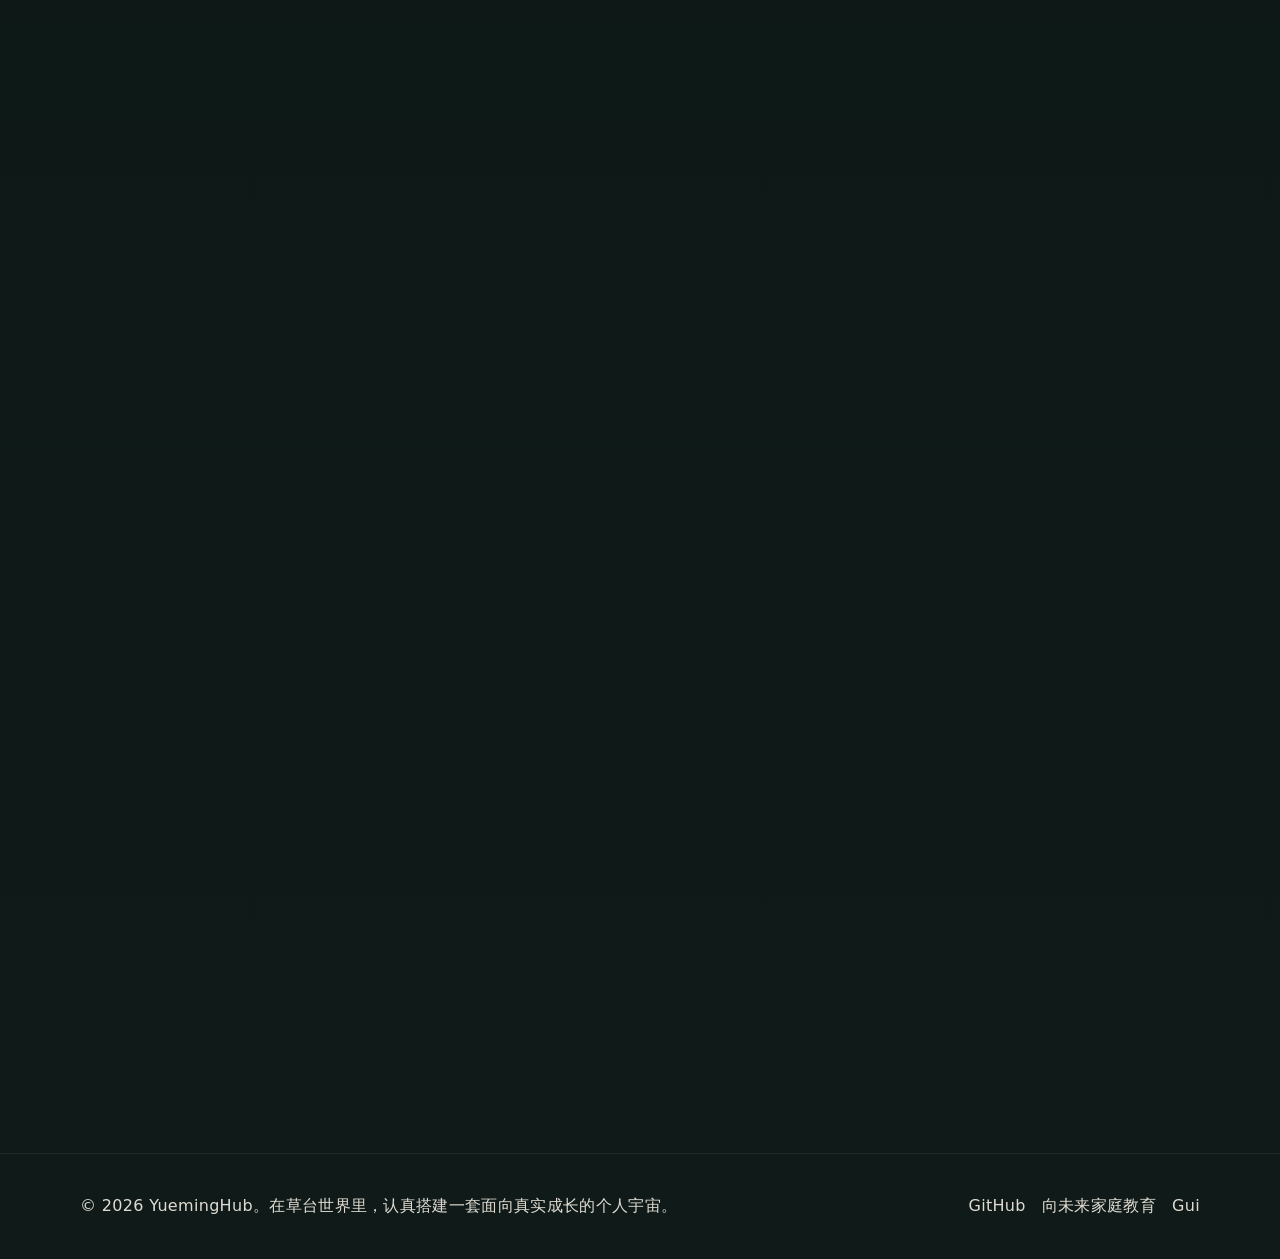
==== commit e10289f6: "Reframe homepage as personal cosmos Turn the root Pages site into a personal universe for works, phi" ====
--- a/index.html
+++ b/index.html
@@ -1,185 +1,158 @@
-﻿<!DOCTYPE html>
+<!DOCTYPE html>
 <html lang="zh-CN">
 <head>
   <meta charset="UTF-8" />
   <meta name="viewport" content="width=device-width, initial-scale=1.0" />
-  <meta name="theme-color" content="#07130f" />
+  <meta name="theme-color" content="#07100f" />
   <link rel="canonical" href="https://yueminghub.github.io/" />
   <meta property="og:type" content="website" />
-  <meta property="og:site_name" content="Yueming Hub" />
-  <meta property="og:title" content="月明 · 向未来家庭教育" />
-  <meta property="og:description" content="一个安静、克制的家庭教育入口。先不急着找答案，先把声音放低一点，慢慢看看这个家到底卡在哪里。" />
+  <meta property="og:site_name" content="YuemingHub" />
+  <meta property="og:title" content="YuemingHub · 个人宇宙" />
+  <meta property="og:description" content="在草台世界里，认真搭建一套面向真实成长的个人宇宙。" />
   <meta property="og:url" content="https://yueminghub.github.io/" />
   <meta property="og:image" content="https://yueminghub.github.io/images/og-cover.png" />
   <meta name="twitter:card" content="summary_large_image" />
-  <meta name="twitter:title" content="月明 · 向未来家庭教育" />
-  <meta name="twitter:description" content="一个安静、克制的家庭教育入口。先不急着找答案，先把声音放低一点，慢慢看看这个家到底卡在哪里。" />
+  <meta name="twitter:title" content="YuemingHub · 个人宇宙" />
+  <meta name="twitter:description" content="作品集合、成长体系、家庭教育研究、AI 工具实验，以及一出想认真演完的真戏。" />
   <meta name="twitter:image" content="https://yueminghub.github.io/images/og-cover.png" />
-  <title>月明 · 向未来家庭教育</title>
-  <meta name="description" content="一个安静、克制的家庭教育入口。先不急着找答案，先把声音放低一点，慢慢看看这个家到底卡在哪里。" />
+  <title>YuemingHub · 个人宇宙</title>
+  <meta name="description" content="YuemingHub 的个人宇宙入口：作品集合、爱与规则四层成长系统、家庭教育样本研究、Gui 自我工具与长期建设中的真实项目。" />
   <link rel="stylesheet" href="css/style.css" />
+  <link rel="stylesheet" href="css/cosmos.css" />
   <script defer src="js/site-shell.js"></script>
   <script defer src="js/site-ui.js"></script>
   <script defer src="js/main.js"></script>
 </head>
-<body class="calm-site night-home" data-page="home">
+<body class="calm-site cosmos-home" data-page="cosmos">
   <div data-site-header></div>
 
-  <main id="main" class="home-main" aria-label="首页">
-    <section class="night-hero" aria-labelledby="home-title">
-      <div class="section-shell night-hero__shell">
-        <div class="night-moon" aria-hidden="true">
-          <span class="night-moon__halo"></span>
-          <span class="night-moon__ring night-moon__ring--one"></span>
-          <span class="night-moon__ring night-moon__ring--two"></span>
-          <span class="night-moon__core"></span>
-          <span class="night-moon__mist night-moon__mist--one"></span>
-          <span class="night-moon__mist night-moon__mist--two"></span>
-          <span class="night-moon__mist night-moon__mist--three"></span>
+  <main id="main" class="cosmos-main" aria-label="YuemingHub 个人宇宙">
+    <section class="cosmos-hero" id="top" aria-labelledby="cosmos-title">
+      <div class="cosmos-orb cosmos-orb--one" aria-hidden="true"></div>
+      <div class="cosmos-orb cosmos-orb--two" aria-hidden="true"></div>
+      <div class="cosmos-grid" aria-hidden="true"></div>
+      <div class="section-shell cosmos-hero__shell">
+        <div class="cosmos-hero__copy reveal-item">
+          <p class="eyebrow">YuemingHub · Personal Cosmos</p>
+          <h1 id="cosmos-title">这个世界像个草台班子，<br />我想在这里演一出真戏。</h1>
+          <p class="cosmos-lead">这里收纳我的成长体系、家庭教育研究、AI 工具实验，以及那些远离人群之后仍然想认真完成的作品。</p>
+          <div class="cosmos-actions">
+            <a class="soft-button primary" href="#works">进入作品宇宙</a>
+            <a class="soft-button secondary" href="https://yueminghub.github.io/yueming/">查看向未来家庭教育</a>
+          </div>
         </div>
-
-        <div class="night-hero__copy reveal-soft">
-          <p class="eyebrow">今晚，先放轻一点</p>
-          <h1 id="home-title">先不急着找答案。</h1>
-          <div class="night-hero__poem">
-            <p>有时候，一个家最先需要的，<br />不是更多方法，<br />而是少一点拉扯。</p>
-            <p>今晚，先不判断谁对谁错。<br />我们把声音放低一点，<br />慢慢看看，<br />这个家到底卡在哪里。</p>
-          </div>
-          <button class="soft-button primary js-home-awake" type="button" aria-label="先停一会儿，然后继续进入下一段">先停一会儿</button>
+        <div class="cosmos-hero__map reveal-item" aria-hidden="true">
+          <span class="orbit orbit--one"></span>
+          <span class="orbit orbit--two"></span>
+          <span class="orbit orbit--three"></span>
+          <span class="planet planet--core">真</span>
+          <span class="planet planet--one">爱</span>
+          <span class="planet planet--two">规</span>
+          <span class="planet planet--three">AI</span>
+          <span class="planet planet--four">案</span>
         </div>
       </div>
     </section>
 
-    <section id="home-state" class="night-state" aria-labelledby="state-title">
-      <div class="section-shell narrow reveal-item">
-        <p class="eyebrow">先从今天开始</p>
-        <h2 id="state-title">现在，最像哪一种？</h2>
-        <p class="section-lead">不用一次讲完整个故事。<br />先点一下，最像今天的状态。</p>
-
-        <div class="night-state__choices" role="list" aria-label="家庭当前状态选择">
-          <button class="night-state__choice" type="button" data-state="explosive" aria-label="选择：一说就炸">一说就炸</button>
-          <button class="night-state__choice" type="button" data-state="silent" aria-label="选择：谁也不想再说">谁也不想再说</button>
-          <button class="night-state__choice" type="button" data-state="withdrawn" aria-label="选择：孩子退回房间">孩子退回房间</button>
-          <button class="night-state__choice" type="button" data-state="chaos" aria-label="选择：我越管越乱">我越管越乱</button>
-          <button class="night-state__choice" type="button" data-state="tired" aria-label="选择：我也快撑不住了">我也快撑不住了</button>
+    <section class="cosmos-section" id="compass" aria-labelledby="compass-title">
+      <div class="section-shell">
+        <div class="cosmos-section__head reveal-item">
+          <p class="eyebrow">Inner Compass</p>
+          <h2 id="compass-title">我的精神坐标</h2>
+          <p>不是为了显得特别，而是为了在嘈杂里保留一点真实的方向。</p>
         </div>
-
-        <div class="night-state__response" data-state-response aria-live="polite" hidden>
-          <h3 data-state-response-title>我们先不急着解决全部。</h3>
-          <p data-state-response-text>只先看清第一步，已经够了。</p>
-          <a class="soft-button secondary" href="system.html">看看这个家卡在哪里</a>
+        <div class="cosmos-card-grid compass-grid">
+          <article class="cosmos-card interactive-card reveal-item"><span>01</span><h3>远离人群，不等于放弃世界</h3><p>有些距离，是为了不被噪音劫持；有些安静，是为了还能认真听见真事。</p></article>
+          <article class="cosmos-card interactive-card reveal-item"><span>02</span><h3>世界可以草台，但我不能敷衍</h3><p>如果所有东西都像临时搭起来的台子，那更要有人认真演完自己那一场。</p></article>
+          <article class="cosmos-card interactive-card reveal-item"><span>03</span><h3>真正的系统，必须承受失败案例</h3><p>不是只展示成功故事，而是能从误判、推进过早、边界缺失里长出防错能力。</p></article>
+          <article class="cosmos-card interactive-card reveal-item"><span>04</span><h3>AI 不是替代灵魂，而是帮灵魂搭工具</h3><p>工具可以放大效率，但方向、边界、温度和诚实，仍然要由人守住。</p></article>
         </div>
       </div>
     </section>
 
-    <section class="night-routes" aria-labelledby="route-title">
-      <div class="section-shell reveal-item">
-        <p class="eyebrow">慢慢进入</p>
-        <h2 id="route-title">四个安静入口</h2>
-        <div class="night-routes__grid">
-          <article class="night-route-card reveal-item">
-            <span class="night-route-card__number">01</span>
-            <h3>先看清</h3>
-            <p>不急着改变孩子，先看这个家卡在哪一层。</p>
-            <a class="text-link" href="system.html">看判断方式</a>
-          </article>
-          <article class="night-route-card reveal-item">
-            <span class="night-route-card__number">02</span>
-            <h3>看别人怎么走过来</h3>
-            <p>有些家不是一下子变好，是先少一点互相伤害。</p>
-            <a class="text-link" href="cases.html">看真实家庭</a>
-          </article>
-          <article class="night-route-card reveal-item">
-            <span class="night-route-card__number">03</span>
-            <h3>再认识这套做法</h3>
-            <p>如果你想知道，这套做法为什么会长成现在这样。</p>
-            <a class="text-link" href="about.html">慢慢认识</a>
-          </article>
-          <article class="night-route-card reveal-item">
-            <span class="night-route-card__number">04</span>
-            <h3>带一个问题来</h3>
-            <p>不用讲完整故事，先带来最卡的一件事。</p>
-            <a class="text-link" href="contact.html">带问题来</a>
-          </article>
+    <section class="cosmos-section system-universe" id="system" aria-labelledby="system-title">
+      <div class="section-shell">
+        <div class="cosmos-section__head reveal-item">
+          <p class="eyebrow">Growth System</p>
+          <h2 id="system-title">爱与规则四层成长系统</h2>
+          <p>这不是话术集合，而是一套从家庭现场里长出来的成长路径。</p>
+        </div>
+        <div class="system-layers">
+          <article class="system-layer interactive-card reveal-item"><strong>第一层</strong><h3>以爱为靠山</h3><p>关系底盘：让孩子安全、安心、愿意靠近。</p></article>
+          <article class="system-layer interactive-card reveal-item"><strong>第二层</strong><h3>规则驱动</h3><p>秩序路径：让家庭边界清晰、规则稳定、生活可预期。</p></article>
+          <article class="system-layer interactive-card reveal-item"><strong>第三层</strong><h3>一致执行</h3><p>落地保障：让规则稳定执行，不被情绪和冲突随意改变。</p></article>
+          <article class="system-layer interactive-card reveal-item"><strong>第四层</strong><h3>价值4圈系统成长</h3><p>成长出口：让孩子形成自我价值、关系能力、家庭位置和生命意义。</p></article>
+        </div>
+        <div class="boundary-panel reveal-item">
+          <h3>系统边界</h3>
+          <ul>
+            <li>爱不是纵容，接住孩子这个人，不等于满足所有要求。</li>
+            <li>规则不是控制，规则用于建立秩序，不用于满足控制欲。</li>
+            <li>执行不是惩罚，执行是让规则可靠，不是让孩子痛苦。</li>
+            <li>价值4圈不是道德说教，它用于帮助孩子内化价值。</li>
+            <li>严重抑郁、自伤自杀风险、精神障碍、家暴虐待等情况，应及时寻求专业支持。</li>
+          </ul>
         </div>
       </div>
     </section>
 
-    <section class="night-work" aria-labelledby="work-title">
-      <div class="section-shell reveal-item">
-        <div class="night-work__intro">
-          <div>
-            <p class="eyebrow">慢慢翻到这里</p>
-            <h2 id="work-title">一些已经做出来的东西</h2>
-            <p class="section-lead">不用一下子看完。<br />慢慢滑过去，在哪一张停下来，就先从哪一张开始。</p>
-          </div>
-          <div class="work-carousel__controls">
-            <button class="work-carousel__arrow" type="button" data-carousel-prev aria-label="查看上一张作品卡片">←</button>
-            <button class="work-carousel__arrow" type="button" data-carousel-next aria-label="查看下一张作品卡片">→</button>
-          </div>
+    <section class="cosmos-section case-lab" id="case-lab" aria-labelledby="case-title">
+      <div class="section-shell case-lab__shell">
+        <div class="cosmos-section__head reveal-item">
+          <p class="eyebrow">Case Lab</p>
+          <h2 id="case-title">样本库与失败案例库</h2>
+          <p>真正有价值的研究，不是把孩子贴标签，而是不断校准：哪里不能推，哪里不能误判。</p>
         </div>
+        <div class="case-lab__grid">
+          <article class="cosmos-card case-card-large reveal-item"><h3>厌学 / 休学 / 复学困难专题</h3><p>核心不是“孩子到底去不去学校”，而是孩子为什么一碰学校就卡住，家长为什么总想快点拉回正常轨道。</p><ol><li>先看家长在急什么</li><li>再看孩子承受力卡在哪里</li><li>最后每次只推进一个主点</li></ol></article>
+          <article class="cosmos-card reveal-item"><span>防错 01</span><h3>不懒化解释</h3><p>不把“不去学校”直接写成懒、躺平、不努力。</p></article>
+          <article class="cosmos-card reveal-item"><span>防错 02</span><h3>不过早推进</h3><p>不把“今天状态好一点”立刻理解成可以谈返校。</p></article>
+          <article class="cosmos-card reveal-item"><span>防错 03</span><h3>不把学校唯一化</h3><p>学校是目标，但不能成为此刻唯一指标。</p></article>
+        </div>
+      </div>
+    </section>
 
-        <section class="work-carousel" aria-label="作品集轮播" aria-roledescription="carousel">
-          <div class="work-carousel__viewport" tabindex="0" data-carousel-viewport>
-            <div class="work-carousel__track">
-              <article class="work-card" data-slide data-href="system.html" tabindex="0" role="link" aria-label="打开：家庭卡点判断图">
-                <div class="work-card__cover work-card__cover--01" aria-hidden="true" style="background-image: linear-gradient(180deg, rgba(8, 18, 15, 0.10), rgba(8, 18, 15, 0.28)), url('images/portfolio/work-01.svg');"></div>
-                <div class="work-card__body">
-                  <span class="work-card__index">01</span>
-                  <h3>家庭卡点判断图</h3>
-                  <p>把混乱的现场，先分成能看见的几层。</p>
-                  <a class="text-link" href="system.html">打开看看</a>
-                </div>
-              </article>
-              <article class="work-card" data-slide data-href="resources/parent-checklist.html" tabindex="0" role="link" aria-label="打开：家长自检句卡">
-                <div class="work-card__cover work-card__cover--02" aria-hidden="true" style="background-image: linear-gradient(180deg, rgba(8, 18, 15, 0.10), rgba(8, 18, 15, 0.28)), url('images/portfolio/work-02.svg');"></div>
-                <div class="work-card__body">
-                  <span class="work-card__index">02</span>
-                  <h3>家长自检句卡</h3>
-                  <p>不是责备自己，而是先听见自己在用什么方式靠近孩子。</p>
-                  <a class="text-link" href="resources/parent-checklist.html">打开看看</a>
-                </div>
-              </article>
-              <article class="work-card" data-slide data-href="resources/judge-flowchart.html" tabindex="0" role="link" aria-label="打开：四层判断流程">
-                <div class="work-card__cover work-card__cover--03" aria-hidden="true" style="background-image: linear-gradient(180deg, rgba(8, 18, 15, 0.10), rgba(8, 18, 15, 0.28)), url('images/portfolio/work-03.svg');"></div>
-                <div class="work-card__body">
-                  <span class="work-card__index">03</span>
-                  <h3>四层判断流程</h3>
-                  <p>关系、边界、执行、退行，先看清卡在哪里。</p>
-                  <a class="text-link" href="resources/judge-flowchart.html">打开看看</a>
-                </div>
-              </article>
-              <article class="work-card" data-slide data-href="cases.html" tabindex="0" role="link" aria-label="打开：真实家庭复盘">
-                <div class="work-card__cover work-card__cover--04" aria-hidden="true" style="background-image: linear-gradient(180deg, rgba(8, 18, 15, 0.10), rgba(8, 18, 15, 0.28)), url('images/portfolio/work-04.svg');"></div>
-                <div class="work-card__body">
-                  <span class="work-card__index">04</span>
-                  <h3>真实家庭复盘</h3>
-                  <p>不是成功故事，是一个家怎么先停止继续受伤。</p>
-                  <a class="text-link" href="cases.html">打开看看</a>
-                </div>
-              </article>
-              <article class="work-card" data-slide data-href="contact.html" tabindex="0" role="link" aria-label="打开：第一次问题收纳">
-                <div class="work-card__cover work-card__cover--05" aria-hidden="true" style="background-image: linear-gradient(180deg, rgba(8, 18, 15, 0.10), rgba(8, 18, 15, 0.28)), url('images/portfolio/work-05.svg');"></div>
-                <div class="work-card__body">
-                  <span class="work-card__index">05</span>
-                  <h3>第一次问题收纳</h3>
-                  <p>不用完整讲述，只先放下眼前最卡的一件事。</p>
-                  <a class="text-link" href="contact.html">打开看看</a>
-                </div>
-              </article>
-              <article class="work-card" data-slide data-href="about.html" tabindex="0" role="link" aria-label="打开：慢慢认识这套做法">
-                <div class="work-card__cover work-card__cover--06" aria-hidden="true" style="background-image: linear-gradient(180deg, rgba(8, 18, 15, 0.10), rgba(8, 18, 15, 0.28)), url('images/portfolio/work-06.svg');"></div>
-                <div class="work-card__body">
-                  <span class="work-card__index">06</span>
-                  <h3>慢慢认识这套做法</h3>
-                  <p>这不是一套快速话术，而是一种先看清现场的方式。</p>
-                  <a class="text-link" href="about.html">打开看看</a>
-                </div>
-              </article>
-            </div>
-          </div>
-          <div class="work-carousel__dots" data-carousel-dots aria-label="作品轮播分页"></div>
-        </section>
+    <section class="cosmos-section" id="works" aria-labelledby="works-title">
+      <div class="section-shell">
+        <div class="cosmos-section__head reveal-item">
+          <p class="eyebrow">Works</p>
+          <h2 id="works-title">已经长出来的作品</h2>
+          <p>有些是公开站点，有些是工具，有些暂时只是系统工程的一部分。</p>
+        </div>
+        <div class="works-universe">
+          <a class="work-node interactive-card reveal-item" href="https://yueminghub.github.io/yueming/"><span>01</span><h3>向未来家庭教育官网</h3><p>四层地图、价值四圈和项目制陪跑的公开表达。</p><em>打开作品</em></a>
+          <a class="work-node interactive-card reveal-item" href="https://github.com/YuemingHub/Gui"><span>02</span><h3>Gui · 回到自己</h3><p>本地优先、安静克制的个人工具：识别真事、清理噪音、重建节奏。</p><em>查看仓库</em></a>
+          <article class="work-node interactive-card reveal-item"><span>03</span><h3>爱与规则四层成长系统</h3><p>个人打造的成长体系工程：从关系底盘到价值4圈。</p><em>体系工程</em></article>
+          <article class="work-node interactive-card reveal-item"><span>04</span><h3>家庭教育样本研究</h3><p>从真实沟通样本和失败案例里，训练系统的判断边界。</p><em>研究中</em></article>
+        </div>
+      </div>
+    </section>
+
+    <section class="cosmos-section method-section" id="method" aria-labelledby="method-title">
+      <div class="section-shell">
+        <div class="cosmos-section__head reveal-item">
+          <p class="eyebrow">Method</p>
+          <h2 id="method-title">我不是在做页面，我是在建系统</h2>
+        </div>
+        <div class="method-line reveal-item">
+          <div><strong>01</strong><h3>从真实问题出发</h3><p>先看现场，不急着套方法。</p></div>
+          <div><strong>02</strong><h3>从失败案例建立边界</h3><p>知道什么不能说、不能推、不能误判。</p></div>
+          <div><strong>03</strong><h3>从方法论抽象路径</h3><p>把混乱拆成层级、顺序和可执行动作。</p></div>
+          <div><strong>04</strong><h3>用 AI 和网页变成作品</h3><p>让系统不只停在文件夹里，而能被访问、被理解、被迭代。</p></div>
+        </div>
+      </div>
+    </section>
+
+    <section class="cosmos-section portal-section" id="portal" aria-labelledby="portal-title">
+      <div class="section-shell portal-card reveal-item">
+        <p class="eyebrow">Portal</p>
+        <h2 id="portal-title">如果你也在寻找一条真实的路</h2>
+        <p>可以从一个作品进入，也可以只是在这里停一会儿。慢一点，也是在往前走。</p>
+        <div class="cosmos-actions">
+          <a class="soft-button primary" href="https://github.com/YuemingHub">GitHub</a>
+          <a class="soft-button secondary" href="https://yueminghub.github.io/yueming/">向未来家庭教育</a>
+          <a class="soft-button secondary" href="https://github.com/YuemingHub/Gui">Gui</a>
+        </div>
       </div>
     </section>
   </main>
--- a/css/style.css
+++ b/css/style.css
@@ -180,6 +180,7 @@
   align-items: center;
   gap: 12px;
   color: var(--deep);
+  min-width: 0;
 }
 
 .brand-mark {
@@ -200,6 +201,7 @@
 .brand-text strong {
   font-size: 16px;
   font-weight: 700;
+  white-space: nowrap;
 }
 
 .brand-text span {
@@ -463,6 +465,10 @@
   outline: none;
 }
 
+.soft-button:active {
+  transform: translateY(0) scale(0.985);
+}
+
 .soft-button.primary {
   margin-top: 34px;
   background: var(--deep);
@@ -743,7 +749,7 @@
 }
 
 .text-flow {
-  max-width: 820px;
+  max-width: 780px;
 }
 
 .text-flow h1 {
@@ -754,17 +760,22 @@
 .quiet-content h2 {
   margin-top: 44px;
   font-size: clamp(24px, 3.2vw, 36px);
+  line-height: 1.26;
+  letter-spacing: -0.02em;
+  text-wrap: balance;
 }
 
 .text-flow p,
 .quiet-content p {
   color: rgba(46, 57, 53, 0.76);
   font-size: 17px;
+  line-height: 1.95;
+  text-wrap: pretty;
 }
 
 .soft-note {
   margin: 36px 0;
-  padding: 28px;
+  padding: 30px 32px;
   background: rgba(255, 248, 217, 0.46);
 }
 
@@ -776,11 +787,12 @@
   margin: 0;
   color: var(--deep);
   font-family: var(--font-serif);
-  font-size: clamp(20px, 3vw, 28px);
+  font-size: clamp(20px, 2.6vw, 27px);
+  line-height: 1.72;
 }
 
 .soft-note.wide {
-  max-width: 860px;
+  max-width: 820px;
   margin-left: auto;
   margin-right: auto;
   text-align: center;
@@ -790,7 +802,8 @@
   display: flex;
   align-items: center;
   gap: 20px;
-  margin-top: 34px;
+  margin-top: 38px;
+  padding-top: 20px;
   flex-wrap: wrap;
 }
 
@@ -816,6 +829,9 @@
 .layer-card {
   padding: 28px;
   min-height: 260px;
+  display: grid;
+  align-content: start;
+  gap: 14px;
 }
 
 .layer-card span,
@@ -823,15 +839,28 @@
   color: var(--sage);
   font-size: 13px;
   letter-spacing: 0.14em;
+  display: inline-flex;
+  align-items: center;
+  width: fit-content;
+  min-height: 30px;
+  padding: 0 12px;
+  border-radius: 999px;
+  border: 1px solid rgba(148, 172, 160, 0.18);
+  background: rgba(255, 255, 255, 0.03);
 }
 
 .layer-card h2 {
-  margin-top: 22px;
-  font-size: 26px;
+  margin: 2px 0 0;
+  font-size: clamp(24px, 2.4vw, 29px);
+  line-height: 1.28;
+  letter-spacing: -0.02em;
+  max-width: 11ch;
 }
 
 .layer-card p {
-  margin-bottom: 0;
+  margin: 0;
+  max-width: 18em;
+  line-height: 1.9;
 }
 
 .case-list {
@@ -840,12 +869,31 @@
 }
 
 .case-card {
-  padding: 30px;
+  padding: 30px 30px 32px;
+  display: grid;
+  grid-template-columns: minmax(0, 1fr) minmax(0, 1.18fr);
+  gap: 12px 34px;
+  align-items: start;
 }
 
 .case-card h2 {
-  margin-top: 10px;
+  margin: 6px 0 0;
   font-size: clamp(24px, 3vw, 34px);
+  line-height: 1.28;
+  letter-spacing: -0.02em;
+  max-width: 12ch;
+  grid-column: 1;
+}
+
+.case-card > p:last-child {
+  grid-column: 2;
+  margin: 0;
+  max-width: 35rem;
+  line-height: 1.94;
+}
+
+.case-tag {
+  grid-column: 1 / -1;
 }
 
 .contact-shell {
@@ -862,12 +910,12 @@
 
 .contact-form {
   display: grid;
-  gap: 18px;
+  gap: 20px;
 }
 
 .contact-form label {
   display: grid;
-  gap: 8px;
+  gap: 10px;
   color: var(--deep);
   font-weight: 700;
 }
@@ -880,13 +928,15 @@
   border-radius: 18px;
   background: rgba(255, 255, 255, 0.58);
   color: var(--ink);
-  padding: 13px 15px;
+  min-height: 56px;
+  padding: 14px 16px;
   outline: none;
   transition: border-color 180ms ease, box-shadow 180ms ease, background 180ms ease;
 }
 
 .contact-form textarea {
   resize: vertical;
+  min-height: 172px;
 }
 
 .contact-form input:focus,
@@ -917,16 +967,126 @@
 }
 
 body.calm-site.inner-page .page-hero .section-shell.narrow {
-  max-width: 860px;
+  position: relative;
+  max-width: 980px;
+  overflow: hidden;
+  isolation: isolate;
+}
+
+body.calm-site.inner-page .page-hero .section-shell.narrow::before {
+  content: "";
+  position: absolute;
+  top: clamp(22px, 4vw, 38px);
+  right: clamp(18px, 5vw, 54px);
+  width: clamp(160px, 24vw, 260px);
+  aspect-ratio: 1;
+  border-radius: 50%;
+  background:
+    radial-gradient(circle, rgba(246, 230, 175, 0.11) 0%, rgba(246, 230, 175, 0.055) 34%, rgba(246, 230, 175, 0) 72%);
+  filter: blur(8px);
+  pointer-events: none;
+  z-index: 0;
+}
+
+body.calm-site.inner-page .hero-split {
+  display: grid;
+  grid-template-columns: minmax(0, 1.38fr) minmax(300px, 0.92fr);
+  gap: clamp(22px, 4vw, 54px);
+  align-items: center;
+  position: relative;
+  z-index: 1;
+}
+
+body.calm-site.inner-page .hero-split__main,
+body.calm-site.inner-page .hero-split__aside {
+  min-width: 0;
+}
+
+body.calm-site.inner-page .hero-split__main {
+  display: grid;
+  align-content: start;
+}
+
+body.calm-site.inner-page .hero-split__aside {
+  width: 100%;
+  max-width: 24rem;
+  margin-left: auto;
+  padding: 20px 22px 20px 24px;
+  border: 1px solid rgba(246, 230, 175, 0.14);
+  border-radius: 26px;
+  background:
+    linear-gradient(180deg, rgba(255, 255, 255, 0.055), rgba(255, 255, 255, 0.028));
+  box-shadow: inset 0 1px 0 rgba(255, 255, 255, 0.035);
+  backdrop-filter: blur(12px);
+  align-self: center;
+  position: relative;
+}
+
+body.calm-site.inner-page .hero-split__aside::before {
+  content: "";
+  position: absolute;
+  top: 20px;
+  bottom: 20px;
+  left: 0;
+  width: 1px;
+  background: linear-gradient(180deg, rgba(246, 230, 175, 0.04), rgba(246, 230, 175, 0.26), rgba(246, 230, 175, 0.05));
+}
+
+body.calm-site.inner-page .page-hero .eyebrow {
+  margin-bottom: 16px;
+  letter-spacing: 0.12em;
+  text-transform: none;
 }
 
 body.calm-site.inner-page .page-hero h1 {
-  max-width: 14ch;
-  font-size: clamp(34px, 5.4vw, 64px);
+  max-width: 11.2ch;
+  margin: 0;
+  font-size: clamp(38px, 5vw, 62px);
+  line-height: 1.12;
+  letter-spacing: -0.04em;
+  text-wrap: balance;
+}
+
+body.calm-site.inner-page .hero-note {
+  margin: 0;
+  color: rgba(246, 230, 175, 0.78);
+  font-size: 13.5px;
+  line-height: 1.82;
+  letter-spacing: 0.02em;
 }
 
 body.calm-site.inner-page .page-lead {
-  max-width: 40rem;
+  max-width: 22rem;
+  margin-top: 16px;
+  font-size: clamp(16.5px, 1.85vw, 18px);
+  line-height: 1.82;
+  text-wrap: pretty;
+}
+
+body.calm-site.inner-page .hero-split--soft .hero-split__aside .soft-button {
+  margin-top: 20px;
+}
+
+body.thanks-page .page-main {
+  min-height: auto;
+}
+
+body.thanks-page .thanks-followup {
+  padding-top: 0;
+}
+
+body.thanks-page .thanks-followup .section-shell {
+  max-width: 760px;
+}
+
+body.thanks-page .thanks-followup .soft-note {
+  margin-top: 0;
+  margin-bottom: 0;
+}
+
+body.value-page .text-flow .soft-note {
+  margin-top: 32px;
+  margin-bottom: 0;
 }
 
 body.calm-site.inner-page .contact-shell {
@@ -991,6 +1151,12 @@
   justify-content: space-between;
   gap: 24px;
   flex-wrap: wrap;
+}
+
+.site-footer-inner p {
+  margin: 0;
+  max-width: 40rem;
+  line-height: 1.8;
 }
 
 .footer-links {
@@ -1194,6 +1360,21 @@
     width: min(calc(100% - 28px), var(--max));
   }
 
+  .site-header-inner {
+    gap: 8px;
+  }
+
+  .brand {
+    gap: 10px;
+  }
+
+  .brand-text strong {
+    max-width: calc(100vw - 172px);
+    overflow: hidden;
+    text-overflow: ellipsis;
+    font-size: 13.5px;
+  }
+
   h1 {
     font-size: 36px;
   }
@@ -1212,6 +1393,20 @@
 
   .next-steps {
     align-items: stretch;
+  }
+
+  .site-footer {
+    padding: 32px 0 36px;
+  }
+
+  .site-footer-inner {
+    gap: 14px;
+    justify-items: start;
+  }
+
+  .footer-links {
+    gap: 10px 14px;
+    font-size: 14px;
   }
 }
 
@@ -1342,24 +1537,24 @@
 }
 
 .night-hero {
-  min-height: calc(100vh - 74px);
+  min-height: calc(100svh - 74px);
   display: grid;
   align-items: center;
-  padding: 88px 0 44px;
+  padding: 54px 0 28px;
 }
 
 .night-hero__shell {
   position: relative;
   display: grid;
   align-items: center;
-  min-height: calc(100vh - 162px);
+  min-height: calc(100svh - 156px);
 }
 
 .night-hero__copy {
   position: relative;
   z-index: 1;
   width: min(100%, 35rem);
-  padding: 1.2rem 0 3rem;
+  padding: 0.8rem 0 2rem;
 }
 
 body[data-page="home"] .night-hero .eyebrow,
@@ -1407,7 +1602,7 @@
 
 .night-moon {
   position: absolute;
-  top: 48%;
+  top: 46%;
   right: 5%;
   width: min(42vw, 420px);
   aspect-ratio: 1;
@@ -1687,19 +1882,23 @@
 .work-card {
   scroll-snap-align: start;
   position: relative;
+  display: block;
   border: 1px solid var(--paper-line);
   border-radius: 28px;
   background: rgba(255, 248, 224, 0.04);
   box-shadow: 0 18px 42px rgba(0, 0, 0, 0.18);
   overflow: hidden;
+  color: inherit;
   transition: transform 180ms ease, border-color 180ms ease, background 180ms ease;
 }
 
 .work-card:hover,
-.work-card:focus-within {
+.work-card:focus-within,
+.work-card:focus-visible {
   transform: translateY(-2px);
   background: rgba(255, 248, 224, 0.055);
   border-color: rgba(255, 248, 224, 0.18);
+  outline: none;
 }
 
 .work-card__cover {
@@ -1740,6 +1939,10 @@
   padding: 22px;
 }
 
+.work-card__body .text-link {
+  display: inline-flex;
+}
+
 .work-carousel__dots {
   margin-top: 18px;
   display: flex;
@@ -1795,11 +1998,11 @@
 
 @media (max-width: 900px) {
   .night-hero {
-    padding-top: 68px;
+    padding-top: 42px;
   }
 
   .night-moon {
-    top: 10px;
+    top: 0;
     right: 50%;
     width: min(62vw, 280px);
     transform: translateX(50%);
@@ -1807,7 +2010,7 @@
   }
 
   .night-hero__copy {
-    padding-top: 210px;
+    padding-top: 182px;
     margin: 0 auto;
     text-align: center;
   }
@@ -1831,6 +2034,15 @@
 @media (max-width: 640px) {
   body[data-page="home"] .section-shell {
     width: min(calc(100% - 24px), 1160px);
+  }
+
+  .night-hero {
+    min-height: auto;
+    padding-bottom: 18px;
+  }
+
+  .night-hero__shell {
+    min-height: auto;
   }
 
   .night-state,
@@ -1855,6 +2067,13 @@
   .work-card .text-link,
   body[data-page="home"] .soft-button {
     width: 100%;
+  }
+
+  body[data-page="home"] .night-hero .soft-button.primary {
+    width: auto;
+    min-width: 12rem;
+    padding-inline: 26px;
+    margin-inline: auto;
   }
 
   .work-carousel__controls {
@@ -1926,6 +2145,13 @@
   color: var(--home-ink);
 }
 
+body.calm-site.inner-page .layer-card span,
+body.calm-site.inner-page .case-tag {
+  color: rgba(246, 230, 175, 0.9);
+  border-color: rgba(246, 230, 175, 0.14);
+  background: rgba(246, 230, 175, 0.05);
+}
+
 body.calm-site.inner-page .contact-form input,
 body.calm-site.inner-page .contact-form textarea,
 body.calm-site.inner-page .contact-form select {
@@ -1947,6 +2173,38 @@
 body.calm-site.inner-page .next-steps .text-link,
 body.calm-site.inner-page .text-link {
   color: #fff8e8;
+}
+
+body.calm-site.inner-page .next-steps .soft-button,
+body.calm-site.inner-page .next-steps .text-link,
+body.calm-site.inner-page .contact-form .soft-button {
+  min-height: 52px;
+}
+
+body.calm-site.inner-page .next-steps .text-link {
+  display: inline-flex;
+  align-items: center;
+}
+
+body.calm-site.inner-page .contact-form .soft-button.primary {
+  margin-top: 8px;
+  align-self: start;
+}
+
+body.calm-site.inner-page .contact-aside {
+  display: grid;
+  align-content: start;
+  gap: 16px;
+}
+
+body.calm-site.inner-page .contact-aside h2 {
+  margin: 0;
+  line-height: 1.28;
+  letter-spacing: -0.02em;
+}
+
+body.calm-site.inner-page .contact-aside p {
+  margin: 0;
 }
 
 body[data-page="home"] .night-state__response p,
@@ -1981,10 +2239,36 @@
     border-radius: 24px;
   }
 
+  body.calm-site.inner-page .page-hero .section-shell.narrow::before {
+    top: 18px;
+    right: 8px;
+    width: 140px;
+    opacity: 0.7;
+  }
+
+  body.calm-site.inner-page .hero-split {
+    grid-template-columns: 1fr;
+    gap: 18px;
+    align-items: start;
+  }
+
+  body.calm-site.inner-page .hero-split__aside {
+    max-width: 100%;
+    margin-left: 0;
+    padding: 16px 16px 16px 18px;
+    border-radius: 22px;
+  }
+
   body.calm-site.inner-page .page-hero h1 {
-    max-width: 11ch;
-    font-size: clamp(2rem, 9vw, 2.8rem);
-    line-height: 1.12;
+    max-width: 10.4ch;
+    font-size: clamp(2.1rem, 9.4vw, 3rem);
+    line-height: 1.15;
+    letter-spacing: -0.035em;
+  }
+
+  body.calm-site.inner-page .page-hero .eyebrow {
+    margin-bottom: 14px;
+    letter-spacing: 0.1em;
   }
 
   body.calm-site.inner-page .page-lead,
@@ -1997,6 +2281,18 @@
     line-height: 1.85;
   }
 
+  body.calm-site.inner-page .page-lead {
+    max-width: 100%;
+    margin-top: 13px;
+    font-size: 15.5px;
+    line-height: 1.84;
+  }
+
+  body.calm-site.inner-page .hero-note {
+    font-size: 13px;
+    line-height: 1.74;
+  }
+
   body.calm-site.inner-page .layer-card,
   body.calm-site.inner-page .case-card,
   body.calm-site.inner-page .contact-form,
@@ -2006,6 +2302,38 @@
     border-radius: 24px;
   }
 
+  .case-card {
+    grid-template-columns: 1fr;
+    gap: 12px;
+  }
+
+  .case-card > p:last-child,
+  .case-tag,
+  .case-card h2 {
+    grid-column: auto;
+  }
+
+  .case-card h2,
+  .layer-card h2,
+  body.calm-site.inner-page .contact-aside h2,
+  body.calm-site.inner-page .quiet-content h2 {
+    max-width: 100%;
+  }
+
+  .case-card > p:last-child,
+  .layer-card p {
+    max-width: 100%;
+  }
+
+  .soft-note {
+    padding: 24px 20px;
+  }
+
+  .soft-note p {
+    font-size: 1.55rem;
+    line-height: 1.68;
+  }
+
   body.calm-site.inner-page .next-steps,
   .contact-shell {
     gap: 14px;
@@ -2017,6 +2345,16 @@
     min-height: 50px;
   }
 
+  body.calm-site.inner-page .next-steps {
+    padding-top: 16px;
+  }
+
+  body.calm-site.inner-page .next-steps .soft-button,
+  body.calm-site.inner-page .next-steps .text-link {
+    width: 100%;
+    justify-content: center;
+  }
+
   .work-card {
     border-radius: 24px;
   }
--- a/css/cosmos.css
+++ b/css/cosmos.css
@@ -0,0 +1,66 @@
+/* YuemingHub Personal Cosmos */
+body.cosmos-home {
+  --cosmos-bg: #07100f;
+  --cosmos-card: rgba(255, 255, 255, 0.055);
+  --cosmos-card-strong: rgba(255, 255, 255, 0.09);
+  --cosmos-line: rgba(246, 230, 175, 0.16);
+  --cosmos-gold: #f2d18b;
+  --cosmos-green: #78d8c7;
+  --cosmos-ink: #f5efe5;
+  --cosmos-muted: rgba(245, 239, 229, 0.68);
+  --cursor-x: 50vw;
+  --cursor-y: 30vh;
+  background: radial-gradient(circle at var(--cursor-x) var(--cursor-y), rgba(120, 216, 199, 0.16), transparent 24rem), radial-gradient(circle at 86% 14%, rgba(242, 209, 139, 0.13), transparent 28rem), linear-gradient(180deg, #07100f 0%, #0b1715 46%, #101b19 100%);
+  color: var(--cosmos-ink);
+}
+body.cosmos-home::before { background-image: linear-gradient(rgba(246, 230, 175, 0.035) 1px, transparent 1px), linear-gradient(90deg, rgba(246, 230, 175, 0.025) 1px, transparent 1px); background-size: 64px 64px; mask-image: linear-gradient(to bottom, rgba(0,0,0,.7), transparent 82%); }
+.cosmos-main { overflow: hidden; }
+.cosmos-hero, .cosmos-section { position: relative; padding: clamp(86px, 12vw, 150px) 0; }
+.cosmos-hero { min-height: 100vh; display: grid; align-items: center; isolation: isolate; }
+.cosmos-hero__shell { display: grid; grid-template-columns: minmax(0, 1.08fr) minmax(320px, .92fr); gap: clamp(36px, 7vw, 90px); align-items: center; }
+.cosmos-hero__copy { position: relative; z-index: 2; }
+.cosmos-hero h1 { max-width: 12ch; margin: 0; font-size: clamp(48px, 8vw, 92px); line-height: 1.06; letter-spacing: -0.075em; color: var(--cosmos-ink); text-wrap: balance; }
+.cosmos-lead, .cosmos-section__head p, .portal-card p { max-width: 44rem; color: var(--cosmos-muted); font-size: clamp(16px, 1.8vw, 19px); line-height: 1.95; }
+.cosmos-actions { display: flex; flex-wrap: wrap; gap: 14px; margin-top: 28px; }
+.cosmos-orb, .cosmos-grid { position: absolute; pointer-events: none; z-index: 0; }
+.cosmos-orb { border-radius: 999px; filter: blur(18px); mix-blend-mode: screen; }
+.cosmos-orb--one { width: 360px; height: 360px; left: calc(var(--cursor-x) - 180px); top: calc(var(--cursor-y) - 180px); background: radial-gradient(circle, rgba(120, 216, 199, .2), transparent 62%); transition: left 520ms ease, top 520ms ease; }
+.cosmos-orb--two { width: 420px; height: 420px; right: -120px; top: 16%; background: radial-gradient(circle, rgba(242, 209, 139, .16), transparent 68%); }
+.cosmos-grid { inset: 0; background: linear-gradient(rgba(246, 230, 175, .045) 1px, transparent 1px), linear-gradient(90deg, rgba(246, 230, 175, .035) 1px, transparent 1px); background-size: 76px 76px; mask-image: radial-gradient(circle at 50% 30%, #000, transparent 66%); opacity: .5; }
+.cosmos-hero__map { position: relative; width: min(520px, 100%); aspect-ratio: 1; margin: 0 auto; border-radius: 999px; display: grid; place-items: center; }
+.orbit { position: absolute; border: 1px solid rgba(246, 230, 175, .18); border-radius: 999px; transform: rotate(-18deg); }
+.orbit--one { inset: 7%; animation: orbitBreath 9s ease-in-out infinite; }
+.orbit--two { inset: 20%; animation: orbitBreath 11s ease-in-out infinite reverse; }
+.orbit--three { inset: 33%; animation: orbitBreath 13s ease-in-out infinite; }
+.planet { position: absolute; width: 56px; height: 56px; display: grid; place-items: center; border-radius: 999px; border: 1px solid rgba(246, 230, 175, .28); background: rgba(255,255,255,.055); box-shadow: 0 0 48px rgba(242, 209, 139, .12), inset 0 1px 0 rgba(255,255,255,.08); color: var(--cosmos-gold); font-family: var(--font-serif); }
+.planet--core { position: relative; width: 112px; height: 112px; font-size: 44px; background: radial-gradient(circle, rgba(242, 209, 139, .18), rgba(255,255,255,.05)); }
+.planet--one { top: 5%; left: 44%; } .planet--two { right: 6%; top: 42%; } .planet--three { bottom: 8%; left: 46%; color: var(--cosmos-green); } .planet--four { left: 7%; top: 42%; }
+.cosmos-section__head { max-width: 760px; margin-bottom: 34px; }
+.cosmos-section__head h2, .portal-card h2 { margin: 0 0 14px; font-size: clamp(34px, 5vw, 64px); line-height: 1.12; letter-spacing: -0.05em; color: var(--cosmos-ink); text-wrap: balance; }
+.cosmos-card-grid, .system-layers, .works-universe, .method-line { display: grid; grid-template-columns: repeat(4, minmax(0, 1fr)); gap: 16px; }
+.cosmos-card, .system-layer, .work-node, .portal-card, .boundary-panel, .method-line > div { border: 1px solid var(--cosmos-line); border-radius: 30px; background: linear-gradient(180deg, var(--cosmos-card-strong), var(--cosmos-card)); box-shadow: 0 28px 90px rgba(0,0,0,.28), inset 0 1px 0 rgba(255,255,255,.06); backdrop-filter: blur(18px); }
+.cosmos-card, .system-layer, .work-node, .method-line > div { padding: 24px; min-height: 100%; }
+.cosmos-card span, .work-node span, .system-layer strong, .method-line strong { display: inline-flex; margin-bottom: 18px; color: var(--cosmos-green); font-size: 12px; letter-spacing: .12em; text-transform: uppercase; }
+.cosmos-card h3, .system-layer h3, .work-node h3, .method-line h3, .boundary-panel h3 { margin: 0 0 10px; color: #fff7e8; font-size: 22px; line-height: 1.35; }
+.cosmos-card p, .system-layer p, .work-node p, .method-line p, .boundary-panel li { color: var(--cosmos-muted); line-height: 1.86; }
+.system-layer { position: relative; overflow: hidden; }
+.system-layer::before { content: ""; position: absolute; inset: auto 24px 0; height: 2px; background: linear-gradient(90deg, transparent, rgba(242, 209, 139, .54), transparent); }
+.boundary-panel { margin-top: 18px; padding: 30px; }
+.boundary-panel ul { margin: 12px 0 0; padding-left: 1.2em; }
+.case-lab__grid { display: grid; grid-template-columns: 1.3fr repeat(3, .9fr); gap: 16px; }
+.case-card-large ol { margin: 18px 0 0; padding-left: 1.2em; color: var(--cosmos-muted); }
+.work-node { min-height: 280px; display: flex; flex-direction: column; transition: transform 220ms ease, border-color 220ms ease, box-shadow 220ms ease; }
+.work-node em { margin-top: auto; color: var(--cosmos-gold); font-style: normal; font-size: 14px; }
+.interactive-card { transform-style: preserve-3d; will-change: transform; }
+.interactive-card:hover { border-color: rgba(242, 209, 139, .32); box-shadow: 0 36px 110px rgba(0,0,0,.38), inset 0 0 0 1px rgba(242, 209, 139, .12); }
+.portal-card { padding: clamp(32px, 6vw, 70px); text-align: center; }
+.portal-card p, .portal-card .cosmos-actions { margin-left: auto; margin-right: auto; justify-content: center; }
+body.cosmos-home .site-header { background: rgba(7, 16, 15, .68); border-bottom-color: rgba(246, 230, 175, .1); }
+body.cosmos-home .brand-text strong, body.cosmos-home .site-nav a { color: var(--cosmos-ink); }
+body.cosmos-home .brand-text span { color: rgba(245, 239, 229, .58); }
+body.cosmos-home .site-nav a:hover, body.cosmos-home .site-nav a:focus-visible { background: rgba(242, 209, 139, .1); color: #fff7e8; }
+body.cosmos-home .soft-button.primary { background: linear-gradient(135deg, var(--cosmos-gold), #c69250 58%, var(--cosmos-green)); color: #07100f; box-shadow: 0 18px 52px rgba(242, 209, 139, .18); }
+body.cosmos-home .soft-button.secondary { border-color: rgba(242, 209, 139, .22); background: rgba(255,255,255,.055); color: #fff2cf; }
+@keyframes orbitBreath { 0%, 100% { transform: rotate(-18deg) scale(1); opacity: .55; } 50% { transform: rotate(-12deg) scale(1.04); opacity: .9; } }
+@media (max-width: 980px) { .cosmos-hero__shell, .case-lab__grid { grid-template-columns: 1fr; } .cosmos-card-grid, .system-layers, .works-universe, .method-line { grid-template-columns: repeat(2, minmax(0, 1fr)); } }
+@media (max-width: 680px) { .cosmos-hero, .cosmos-section { padding: 78px 0; } .cosmos-card-grid, .system-layers, .works-universe, .method-line { grid-template-columns: 1fr; } .cosmos-hero__map { width: min(340px, 100%); } .planet { width: 46px; height: 46px; } .planet--core { width: 88px; height: 88px; font-size: 34px; } }
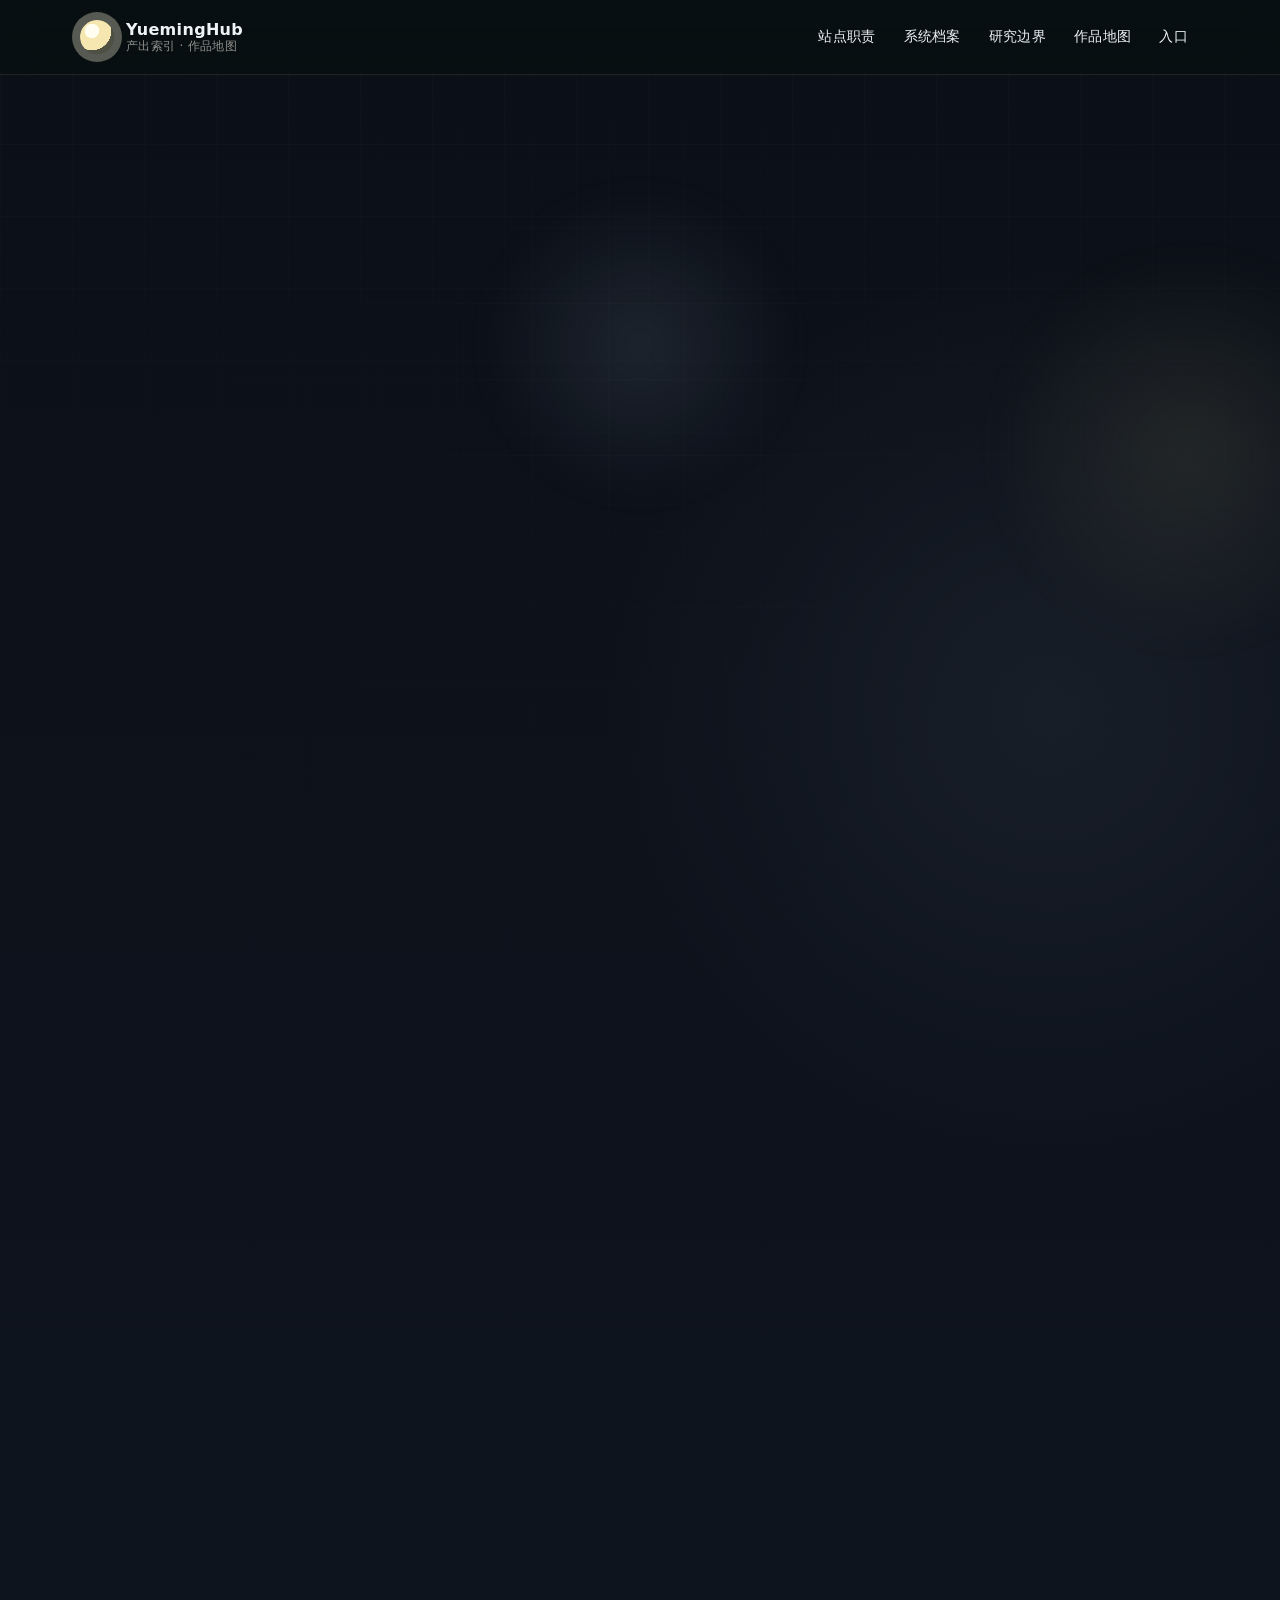
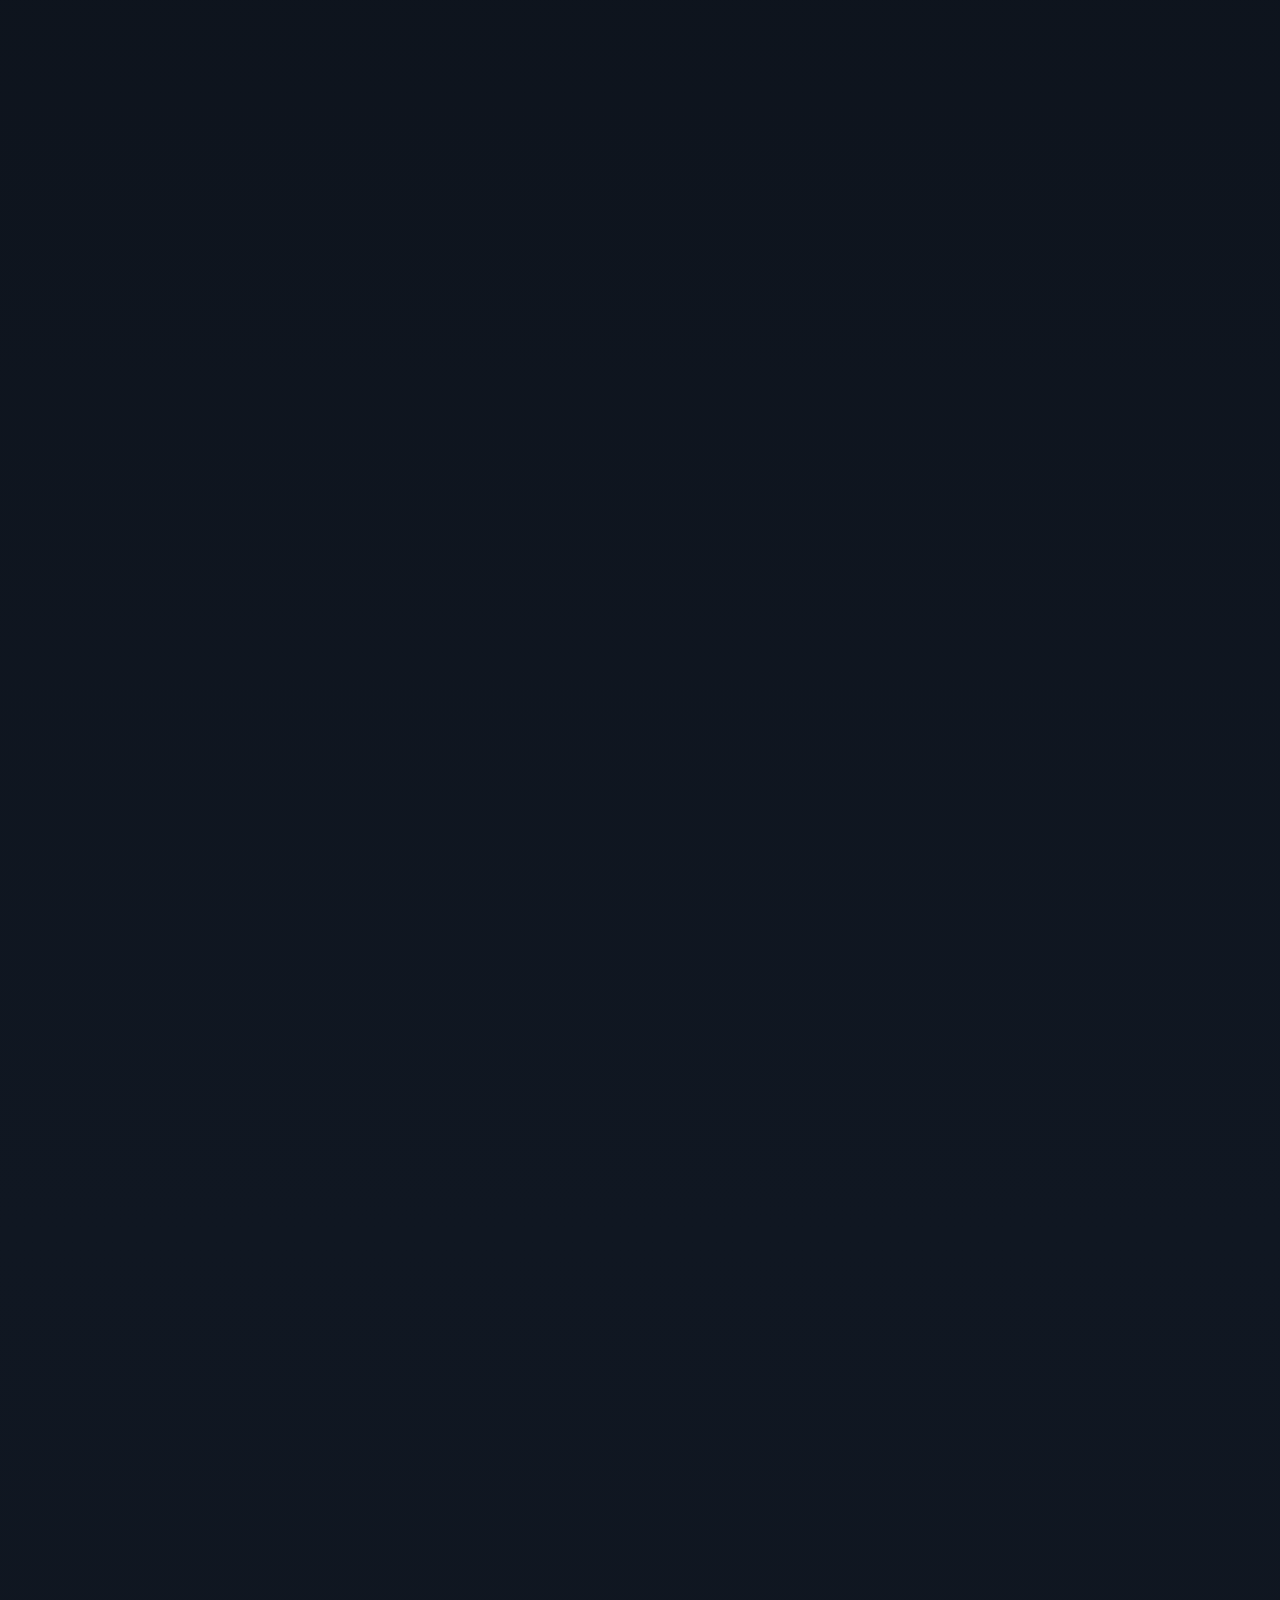
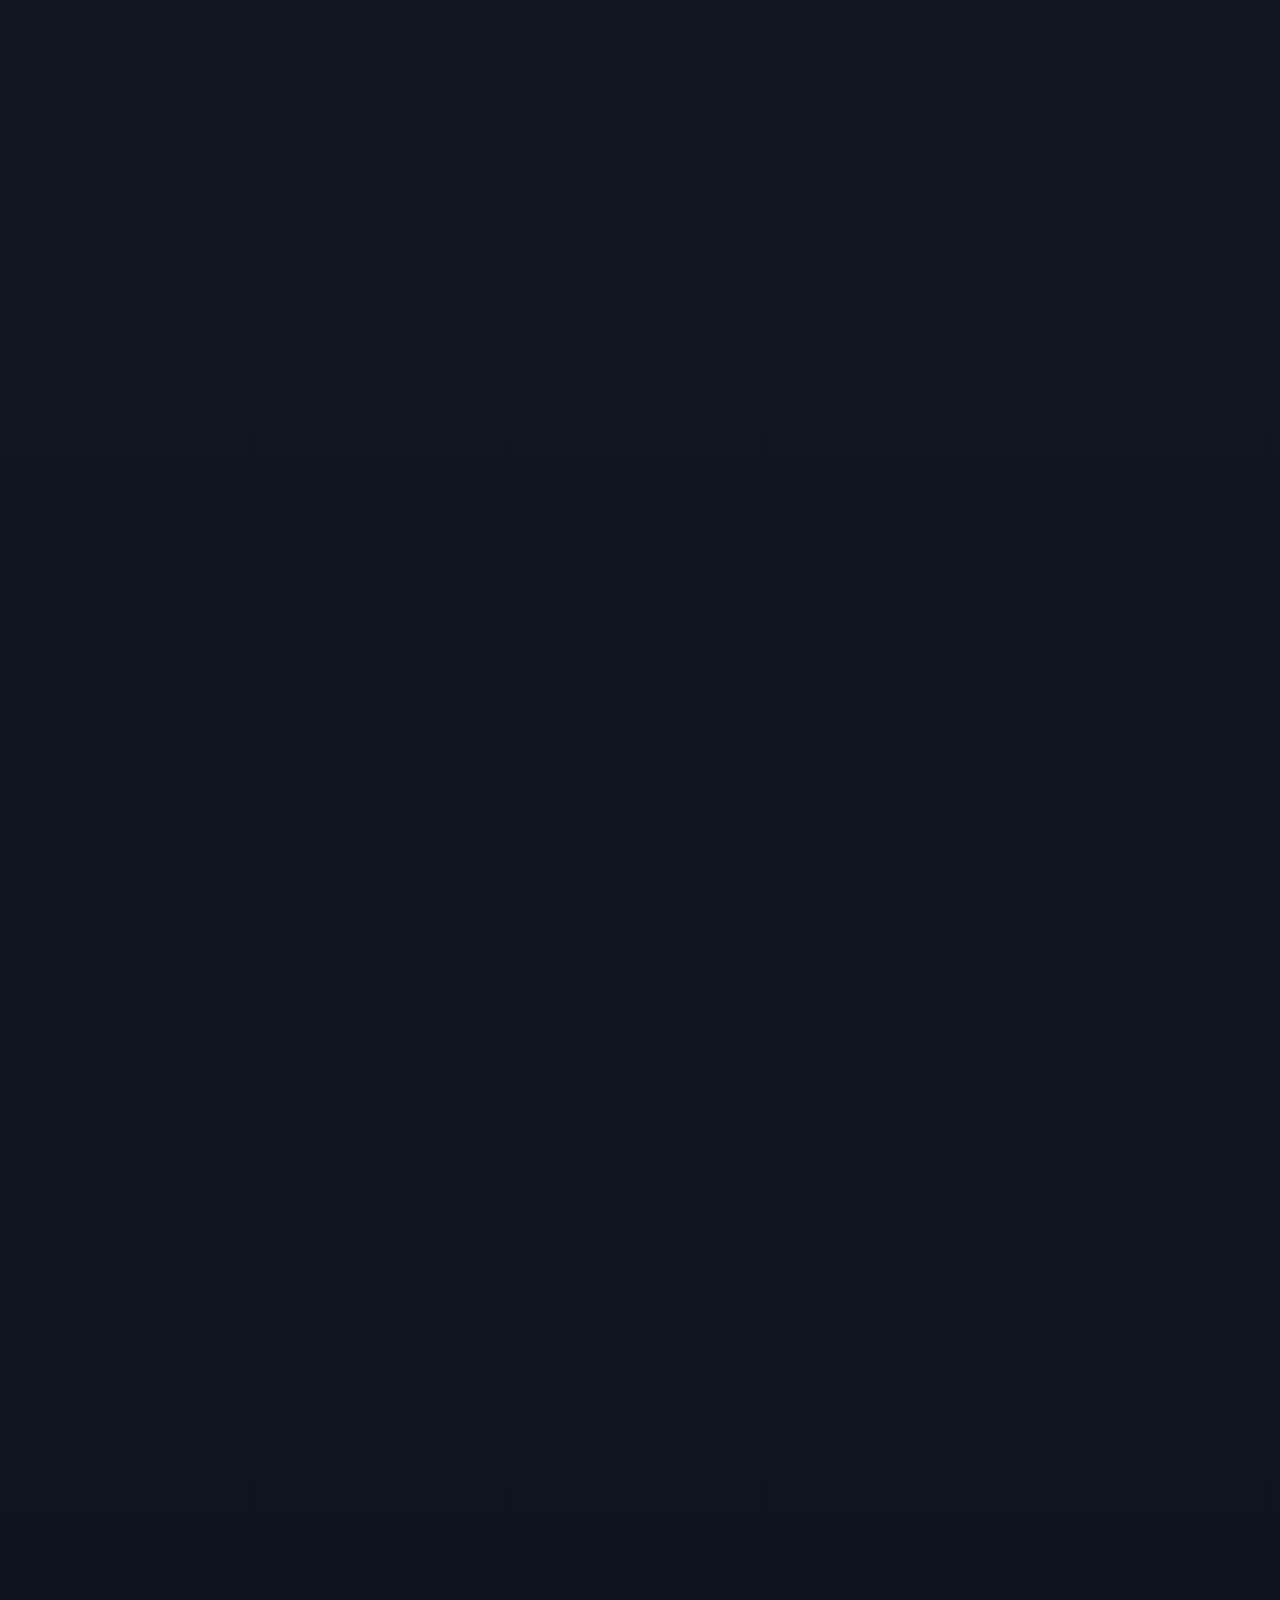
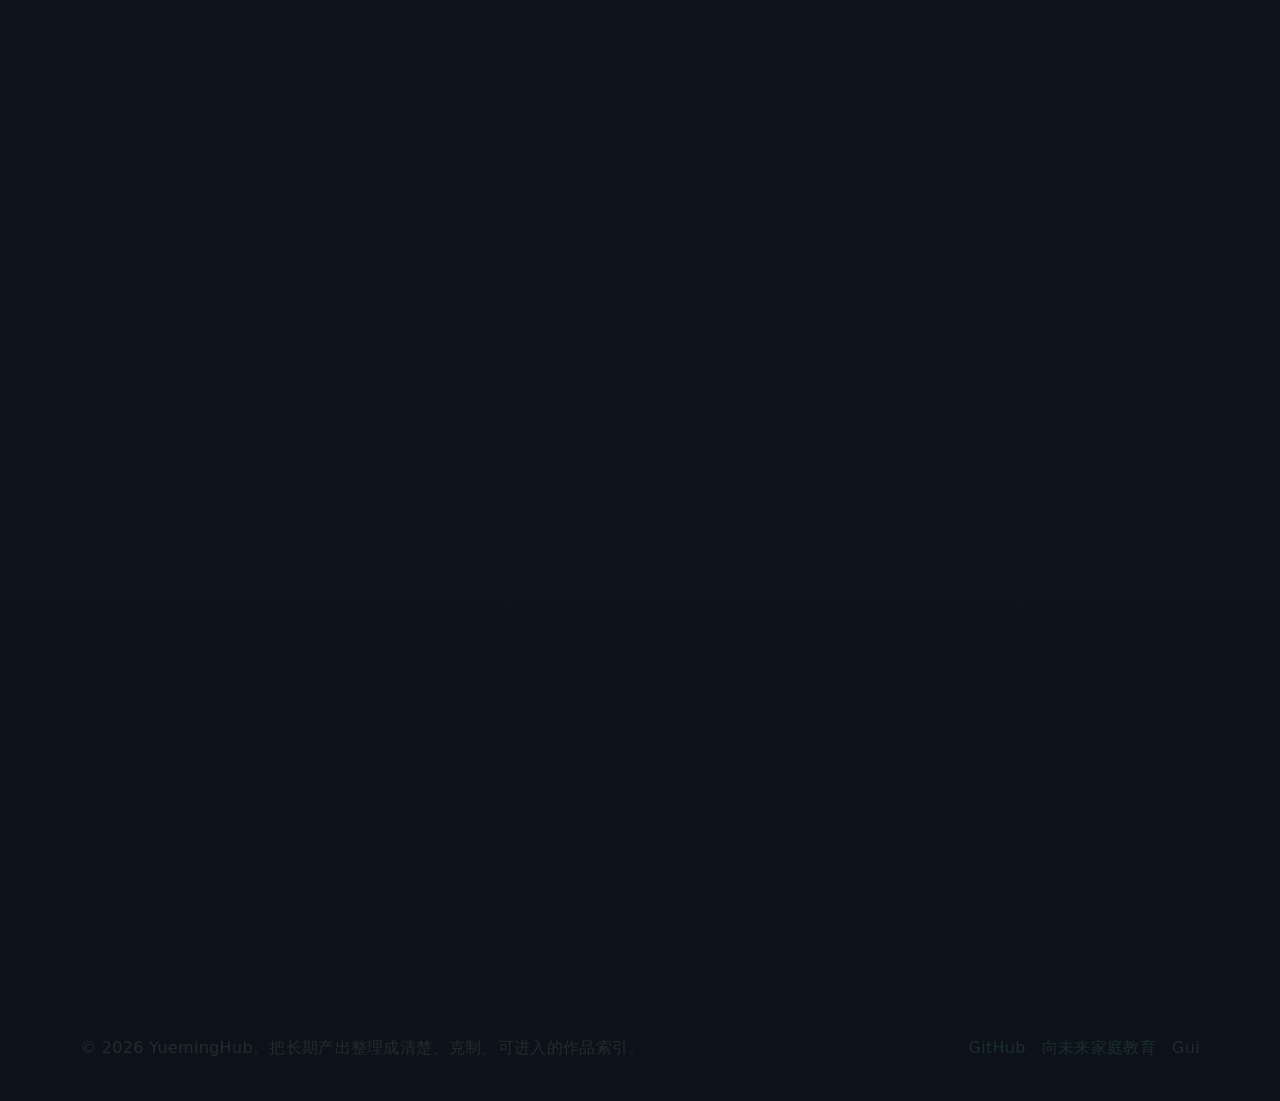
==== commit e7eac12b: "Refine output index presentation Shift the root site toward a calmer archive-style index with cleare" ====
--- a/index.html
+++ b/index.html
@@ -3,53 +3,56 @@
 <head>
   <meta charset="UTF-8" />
   <meta name="viewport" content="width=device-width, initial-scale=1.0" />
-  <meta name="theme-color" content="#07100f" />
+  <meta name="theme-color" content="#0b1018" />
   <link rel="canonical" href="https://yueminghub.github.io/" />
   <meta property="og:type" content="website" />
   <meta property="og:site_name" content="YuemingHub" />
-  <meta property="og:title" content="YuemingHub · 个人宇宙" />
-  <meta property="og:description" content="在草台世界里，认真搭建一套面向真实成长的个人宇宙。" />
+  <meta property="og:title" content="YuemingHub · 产出索引" />
+  <meta property="og:description" content="向未来、Gui、成长体系、样本研究与 AI 协作的作品索引入口。" />
   <meta property="og:url" content="https://yueminghub.github.io/" />
   <meta property="og:image" content="https://yueminghub.github.io/images/og-cover.png" />
   <meta name="twitter:card" content="summary_large_image" />
-  <meta name="twitter:title" content="YuemingHub · 个人宇宙" />
-  <meta name="twitter:description" content="作品集合、成长体系、家庭教育研究、AI 工具实验，以及一出想认真演完的真戏。" />
+  <meta name="twitter:title" content="YuemingHub · 产出索引" />
+  <meta name="twitter:description" content="向未来、Gui、成长体系、样本研究与 AI 协作的作品索引入口。" />
   <meta name="twitter:image" content="https://yueminghub.github.io/images/og-cover.png" />
-  <title>YuemingHub · 个人宇宙</title>
-  <meta name="description" content="YuemingHub 的个人宇宙入口：作品集合、爱与规则四层成长系统、家庭教育样本研究、Gui 自我工具与长期建设中的真实项目。" />
+  <title>YuemingHub · 产出索引</title>
+  <meta name="description" content="YuemingHub 的作品索引入口：向未来家庭教育、Gui、爱与规则四层成长系统、样本研究与长期建设中的项目。" />
   <link rel="stylesheet" href="css/style.css" />
   <link rel="stylesheet" href="css/cosmos.css" />
   <script defer src="js/site-shell.js"></script>
   <script defer src="js/site-ui.js"></script>
   <script defer src="js/main.js"></script>
 </head>
-<body class="calm-site cosmos-home" data-page="cosmos">
+<body class="cosmos-home" data-page="cosmos">
   <div data-site-header></div>
 
-  <main id="main" class="cosmos-main" aria-label="YuemingHub 个人宇宙">
+  <main id="main" class="cosmos-main" aria-label="YuemingHub 产出索引">
     <section class="cosmos-hero" id="top" aria-labelledby="cosmos-title">
       <div class="cosmos-orb cosmos-orb--one" aria-hidden="true"></div>
       <div class="cosmos-orb cosmos-orb--two" aria-hidden="true"></div>
       <div class="cosmos-grid" aria-hidden="true"></div>
       <div class="section-shell cosmos-hero__shell">
         <div class="cosmos-hero__copy reveal-item">
-          <p class="eyebrow">YuemingHub · Personal Cosmos</p>
-          <h1 id="cosmos-title">这个世界像个草台班子，<br />我想在这里演一出真戏。</h1>
-          <p class="cosmos-lead">这里收纳我的成长体系、家庭教育研究、AI 工具实验，以及那些远离人群之后仍然想认真完成的作品。</p>
+          <p class="eyebrow">YuemingHub · Index</p>
+          <h1 id="cosmos-title">这里是 YuemingHub 的产出索引。</h1>
+          <p class="cosmos-lead">我长期把家庭教育、个人工具、真实样本和 AI 协作整理成可以访问的作品。这里不负责说服你，只负责让每个入口的位置更清楚。</p>
           <div class="cosmos-actions">
-            <a class="soft-button primary" href="#works">进入作品宇宙</a>
-            <a class="soft-button secondary" href="https://yueminghub.github.io/yueming/">查看向未来家庭教育</a>
+            <a class="soft-button primary" href="#works">查看作品地图</a>
+            <a class="soft-button secondary" href="https://yueminghub.github.io/yueming/">进入向未来</a>
+            <a class="soft-button secondary" href="https://github.com/YuemingHub/Gui">进入 Gui</a>
+          </div>
+          <div class="hero-proof" aria-label="主站内容概览">
+            <a href="#system"><strong>成长系统</strong><span>爱与规则四层成长系统</span></a>
+            <a href="#case-lab"><strong>样本研究</strong><span>厌学休学复学与失败案例</span></a>
+            <a href="#works"><strong>作品入口</strong><span>官网、Gui、体系工程</span></a>
           </div>
         </div>
-        <div class="cosmos-hero__map reveal-item" aria-hidden="true">
-          <span class="orbit orbit--one"></span>
-          <span class="orbit orbit--two"></span>
-          <span class="orbit orbit--three"></span>
-          <span class="planet planet--core">真</span>
-          <span class="planet planet--one">爱</span>
-          <span class="planet planet--two">规</span>
-          <span class="planet planet--three">AI</span>
-          <span class="planet planet--four">案</span>
+        <div class="cosmos-hero__index reveal-item" aria-label="YuemingHub 入口关系图">
+          <div class="index-axis"><span>PROJECT</span><span>ROLE</span><span>ENTRY</span></div>
+          <a class="index-row" href="https://yueminghub.github.io/yueming/"><strong>向未来家庭教育</strong><span>品牌信任 / 咨询转化</span><em>进入官网</em></a>
+          <a class="index-row" href="https://github.com/YuemingHub/Gui"><strong>Gui</strong><span>私人工具 / 清噪收束</span><em>查看仓库</em></a>
+          <a class="index-row" href="#system"><strong>四层成长系统</strong><span>方法结构 / 判断路径</span><em>查看档案</em></a>
+          <a class="index-row" href="#case-lab"><strong>样本研究</strong><span>边界沉淀 / 失败案例</span><em>查看方向</em></a>
         </div>
       </div>
     </section>
@@ -57,15 +60,15 @@
     <section class="cosmos-section" id="compass" aria-labelledby="compass-title">
       <div class="section-shell">
         <div class="cosmos-section__head reveal-item">
-          <p class="eyebrow">Inner Compass</p>
-          <h2 id="compass-title">我的精神坐标</h2>
-          <p>不是为了显得特别，而是为了在嘈杂里保留一点真实的方向。</p>
+          <p class="eyebrow">What this is</p>
+          <h2 id="compass-title">这里整理三类东西</h2>
+          <p>项目、方法和研究。不是为了堆满，而是为了让每个入口都有明确职责。</p>
         </div>
         <div class="cosmos-card-grid compass-grid">
-          <article class="cosmos-card interactive-card reveal-item"><span>01</span><h3>远离人群，不等于放弃世界</h3><p>有些距离，是为了不被噪音劫持；有些安静，是为了还能认真听见真事。</p></article>
-          <article class="cosmos-card interactive-card reveal-item"><span>02</span><h3>世界可以草台，但我不能敷衍</h3><p>如果所有东西都像临时搭起来的台子，那更要有人认真演完自己那一场。</p></article>
-          <article class="cosmos-card interactive-card reveal-item"><span>03</span><h3>真正的系统，必须承受失败案例</h3><p>不是只展示成功故事，而是能从误判、推进过早、边界缺失里长出防错能力。</p></article>
-          <article class="cosmos-card interactive-card reveal-item"><span>04</span><h3>AI 不是替代灵魂，而是帮灵魂搭工具</h3><p>工具可以放大效率，但方向、边界、温度和诚实，仍然要由人守住。</p></article>
+          <article class="cosmos-card interactive-card reveal-item"><span>01</span><h3>面向外部的品牌站</h3><p>向未来家庭教育负责信任建立与咨询转化。</p></article>
+          <article class="cosmos-card interactive-card reveal-item"><span>02</span><h3>面向自己的工具站</h3><p>Gui 负责回到自己、清噪、收束节奏。</p></article>
+          <article class="cosmos-card interactive-card reveal-item"><span>03</span><h3>面向研究的体系库</h3><p>成长系统和样本研究沉淀判断与边界。</p></article>
+          <article class="cosmos-card interactive-card reveal-item"><span>04</span><h3>面向记录的索引站</h3><p>这里负责把所有作品串起来，方便进入和回看。</p></article>
         </div>
       </div>
     </section>
@@ -75,21 +78,19 @@
         <div class="cosmos-section__head reveal-item">
           <p class="eyebrow">Growth System</p>
           <h2 id="system-title">爱与规则四层成长系统</h2>
-          <p>这不是话术集合，而是一套从家庭现场里长出来的成长路径。</p>
+          <p>这是我长期打磨的一套成长路径，也是很多内容的底层结构。</p>
         </div>
         <div class="system-layers">
-          <article class="system-layer interactive-card reveal-item"><strong>第一层</strong><h3>以爱为靠山</h3><p>关系底盘：让孩子安全、安心、愿意靠近。</p></article>
-          <article class="system-layer interactive-card reveal-item"><strong>第二层</strong><h3>规则驱动</h3><p>秩序路径：让家庭边界清晰、规则稳定、生活可预期。</p></article>
-          <article class="system-layer interactive-card reveal-item"><strong>第三层</strong><h3>一致执行</h3><p>落地保障：让规则稳定执行，不被情绪和冲突随意改变。</p></article>
-          <article class="system-layer interactive-card reveal-item"><strong>第四层</strong><h3>价值4圈系统成长</h3><p>成长出口：让孩子形成自我价值、关系能力、家庭位置和生命意义。</p></article>
+          <article class="system-layer interactive-card reveal-item"><strong>第一层</strong><h3>以爱为靠山</h3><p>关系底盘：安全、安心、愿意靠近。</p></article>
+          <article class="system-layer interactive-card reveal-item"><strong>第二层</strong><h3>规则驱动</h3><p>秩序路径：边界清晰、生活可预期。</p></article>
+          <article class="system-layer interactive-card reveal-item"><strong>第三层</strong><h3>一致执行</h3><p>落地保障：规则稳定可靠。</p></article>
+          <article class="system-layer interactive-card reveal-item"><strong>第四层</strong><h3>价值4圈系统成长</h3><p>成长出口：自我价值、关系能力、家庭位置和生命意义。</p></article>
         </div>
         <div class="boundary-panel reveal-item">
           <h3>系统边界</h3>
           <ul>
-            <li>爱不是纵容，接住孩子这个人，不等于满足所有要求。</li>
-            <li>规则不是控制，规则用于建立秩序，不用于满足控制欲。</li>
-            <li>执行不是惩罚，执行是让规则可靠，不是让孩子痛苦。</li>
-            <li>价值4圈不是道德说教，它用于帮助孩子内化价值。</li>
+            <li>爱不是纵容，规则不是控制，执行不是惩罚。</li>
+            <li>价值4圈不是道德说教。</li>
             <li>严重抑郁、自伤自杀风险、精神障碍、家暴虐待等情况，应及时寻求专业支持。</li>
           </ul>
         </div>
@@ -101,12 +102,12 @@
         <div class="cosmos-section__head reveal-item">
           <p class="eyebrow">Case Lab</p>
           <h2 id="case-title">样本库与失败案例库</h2>
-          <p>真正有价值的研究，不是把孩子贴标签，而是不断校准：哪里不能推，哪里不能误判。</p>
+          <p>公开内容只保留研究方向和方法边界，不公开可识别隐私。</p>
         </div>
         <div class="case-lab__grid">
-          <article class="cosmos-card case-card-large reveal-item"><h3>厌学 / 休学 / 复学困难专题</h3><p>核心不是“孩子到底去不去学校”，而是孩子为什么一碰学校就卡住，家长为什么总想快点拉回正常轨道。</p><ol><li>先看家长在急什么</li><li>再看孩子承受力卡在哪里</li><li>最后每次只推进一个主点</li></ol></article>
-          <article class="cosmos-card reveal-item"><span>防错 01</span><h3>不懒化解释</h3><p>不把“不去学校”直接写成懒、躺平、不努力。</p></article>
-          <article class="cosmos-card reveal-item"><span>防错 02</span><h3>不过早推进</h3><p>不把“今天状态好一点”立刻理解成可以谈返校。</p></article>
+          <article class="cosmos-card case-card-large reveal-item"><h3>厌学 / 休学 / 复学困难专题</h3><p>先看家长在急什么，再看孩子卡在哪里，最后每次只推进一个主点。</p><ol><li>不懒化解释</li><li>不过早推进</li><li>不把学校唯一化</li></ol></article>
+          <article class="cosmos-card reveal-item"><span>防错 01</span><h3>不懒化解释</h3><p>不把“不去学校”直接写成懒。</p></article>
+          <article class="cosmos-card reveal-item"><span>防错 02</span><h3>不过早推进</h3><p>不把“今天状态好一点”立刻理解成返校信号。</p></article>
           <article class="cosmos-card reveal-item"><span>防错 03</span><h3>不把学校唯一化</h3><p>学校是目标，但不能成为此刻唯一指标。</p></article>
         </div>
       </div>
@@ -116,14 +117,14 @@
       <div class="section-shell">
         <div class="cosmos-section__head reveal-item">
           <p class="eyebrow">Works</p>
-          <h2 id="works-title">已经长出来的作品</h2>
-          <p>有些是公开站点，有些是工具，有些暂时只是系统工程的一部分。</p>
+          <h2 id="works-title">作品地图</h2>
+          <p>按职责放置入口：品牌、工具、方法、研究，各自解决不同问题。</p>
         </div>
         <div class="works-universe">
-          <a class="work-node interactive-card reveal-item" href="https://yueminghub.github.io/yueming/"><span>01</span><h3>向未来家庭教育官网</h3><p>四层地图、价值四圈和项目制陪跑的公开表达。</p><em>打开作品</em></a>
-          <a class="work-node interactive-card reveal-item" href="https://github.com/YuemingHub/Gui"><span>02</span><h3>Gui · 回到自己</h3><p>本地优先、安静克制的个人工具：识别真事、清理噪音、重建节奏。</p><em>查看仓库</em></a>
-          <article class="work-node interactive-card reveal-item"><span>03</span><h3>爱与规则四层成长系统</h3><p>个人打造的成长体系工程：从关系底盘到价值4圈。</p><em>体系工程</em></article>
-          <article class="work-node interactive-card reveal-item"><span>04</span><h3>家庭教育样本研究</h3><p>从真实沟通样本和失败案例里，训练系统的判断边界。</p><em>研究中</em></article>
+          <a class="work-node interactive-card reveal-item" href="https://yueminghub.github.io/yueming/"><span>ARCHIVE 01 · BRAND</span><h3>向未来家庭教育官网</h3><p>家庭教育品牌官网，负责信任与咨询。</p><em>打开作品</em></a>
+          <a class="work-node interactive-card reveal-item" href="https://github.com/YuemingHub/Gui"><span>ARCHIVE 02 · TOOL</span><h3>Gui · 回到自己</h3><p>本地优先、安静克制的个人工具。</p><em>查看仓库</em></a>
+          <article class="work-node interactive-card reveal-item"><span>ARCHIVE 03 · SYSTEM</span><h3>爱与规则四层成长系统</h3><p>成长体系工程：从关系底盘到价值4圈。</p><em>体系工程</em></article>
+          <article class="work-node interactive-card reveal-item"><span>ARCHIVE 04 · RESEARCH</span><h3>家庭教育样本研究</h3><p>从真实沟通样本和失败案例里训练判断边界。</p><em>研究中</em></article>
         </div>
       </div>
     </section>
@@ -132,13 +133,13 @@
       <div class="section-shell">
         <div class="cosmos-section__head reveal-item">
           <p class="eyebrow">Method</p>
-          <h2 id="method-title">我不是在做页面，我是在建系统</h2>
+          <h2 id="method-title">我的建造方式</h2>
         </div>
         <div class="method-line reveal-item">
           <div><strong>01</strong><h3>从真实问题出发</h3><p>先看现场，不急着套方法。</p></div>
           <div><strong>02</strong><h3>从失败案例建立边界</h3><p>知道什么不能说、不能推、不能误判。</p></div>
           <div><strong>03</strong><h3>从方法论抽象路径</h3><p>把混乱拆成层级、顺序和可执行动作。</p></div>
-          <div><strong>04</strong><h3>用 AI 和网页变成作品</h3><p>让系统不只停在文件夹里，而能被访问、被理解、被迭代。</p></div>
+          <div><strong>04</strong><h3>用 AI 和网页变成作品</h3><p>让系统能被访问、被理解、被迭代。</p></div>
         </div>
       </div>
     </section>
@@ -146,8 +147,8 @@
     <section class="cosmos-section portal-section" id="portal" aria-labelledby="portal-title">
       <div class="section-shell portal-card reveal-item">
         <p class="eyebrow">Portal</p>
-        <h2 id="portal-title">如果你也在寻找一条真实的路</h2>
-        <p>可以从一个作品进入，也可以只是在这里停一会儿。慢一点，也是在往前走。</p>
+        <h2 id="portal-title">从一个入口开始</h2>
+        <p>如果你是家长，先进入向未来；如果你想看工具，进入 Gui；如果你想看长期产出，就留在这里。</p>
         <div class="cosmos-actions">
           <a class="soft-button primary" href="https://github.com/YuemingHub">GitHub</a>
           <a class="soft-button secondary" href="https://yueminghub.github.io/yueming/">向未来家庭教育</a>
--- a/css/cosmos.css
+++ b/css/cosmos.css
@@ -1,19 +1,19 @@
-/* YuemingHub Personal Cosmos */
+/* YuemingHub Personal Index */
 body.cosmos-home {
-  --cosmos-bg: #07100f;
-  --cosmos-card: rgba(255, 255, 255, 0.055);
-  --cosmos-card-strong: rgba(255, 255, 255, 0.09);
-  --cosmos-line: rgba(246, 230, 175, 0.16);
-  --cosmos-gold: #f2d18b;
-  --cosmos-green: #78d8c7;
-  --cosmos-ink: #f5efe5;
-  --cosmos-muted: rgba(245, 239, 229, 0.68);
+  --cosmos-bg: #0b1018;
+  --cosmos-card: rgba(255, 255, 255, 0.045);
+  --cosmos-card-strong: rgba(255, 255, 255, 0.072);
+  --cosmos-line: rgba(190, 204, 218, 0.18);
+  --cosmos-gold: #d8bd78;
+  --cosmos-green: #9fb4c8;
+  --cosmos-ink: #eef3f7;
+  --cosmos-muted: rgba(238, 243, 247, 0.66);
   --cursor-x: 50vw;
   --cursor-y: 30vh;
-  background: radial-gradient(circle at var(--cursor-x) var(--cursor-y), rgba(120, 216, 199, 0.16), transparent 24rem), radial-gradient(circle at 86% 14%, rgba(242, 209, 139, 0.13), transparent 28rem), linear-gradient(180deg, #07100f 0%, #0b1715 46%, #101b19 100%);
+  background: radial-gradient(circle at 82% 12%, rgba(159, 180, 200, 0.08), transparent 28rem), linear-gradient(180deg, #0b1018 0%, #101722 48%, #0d121a 100%);
   color: var(--cosmos-ink);
 }
-body.cosmos-home::before { background-image: linear-gradient(rgba(246, 230, 175, 0.035) 1px, transparent 1px), linear-gradient(90deg, rgba(246, 230, 175, 0.025) 1px, transparent 1px); background-size: 64px 64px; mask-image: linear-gradient(to bottom, rgba(0,0,0,.7), transparent 82%); }
+body.cosmos-home::before { background-image: linear-gradient(rgba(190, 204, 218, 0.045) 1px, transparent 1px), linear-gradient(90deg, rgba(190, 204, 218, 0.032) 1px, transparent 1px); background-size: 72px 72px; mask-image: linear-gradient(to bottom, rgba(0,0,0,.7), transparent 82%); }
 .cosmos-main { overflow: hidden; }
 .cosmos-hero, .cosmos-section { position: relative; padding: clamp(86px, 12vw, 150px) 0; }
 .cosmos-hero { min-height: 100vh; display: grid; align-items: center; isolation: isolate; }
@@ -22,19 +22,24 @@
 .cosmos-hero h1 { max-width: 12ch; margin: 0; font-size: clamp(48px, 8vw, 92px); line-height: 1.06; letter-spacing: -0.075em; color: var(--cosmos-ink); text-wrap: balance; }
 .cosmos-lead, .cosmos-section__head p, .portal-card p { max-width: 44rem; color: var(--cosmos-muted); font-size: clamp(16px, 1.8vw, 19px); line-height: 1.95; }
 .cosmos-actions { display: flex; flex-wrap: wrap; gap: 14px; margin-top: 28px; }
+.hero-proof { display: grid; grid-template-columns: repeat(3, minmax(0, 1fr)); gap: 14px; margin-top: 24px; }
+.hero-proof a { display: block; padding: 18px 18px 16px; border-radius: 22px; border: 1px solid rgba(242, 209, 139, .16); background: rgba(255,255,255,.04); color: inherit; text-decoration: none; }
+.hero-proof strong { display: block; margin-bottom: 8px; color: #fff7e8; font-size: 15px; }
+.hero-proof span { color: var(--cosmos-muted); font-size: 14px; line-height: 1.6; }
 .cosmos-orb, .cosmos-grid { position: absolute; pointer-events: none; z-index: 0; }
 .cosmos-orb { border-radius: 999px; filter: blur(18px); mix-blend-mode: screen; }
-.cosmos-orb--one { width: 360px; height: 360px; left: calc(var(--cursor-x) - 180px); top: calc(var(--cursor-y) - 180px); background: radial-gradient(circle, rgba(120, 216, 199, .2), transparent 62%); transition: left 520ms ease, top 520ms ease; }
-.cosmos-orb--two { width: 420px; height: 420px; right: -120px; top: 16%; background: radial-gradient(circle, rgba(242, 209, 139, .16), transparent 68%); }
+.cosmos-orb--one { width: 360px; height: 360px; left: calc(var(--cursor-x) - 180px); top: calc(var(--cursor-y) - 180px); background: radial-gradient(circle, rgba(159, 180, 200, .12), transparent 62%); transition: left 520ms ease, top 520ms ease; }
+.cosmos-orb--two { width: 420px; height: 420px; right: -120px; top: 16%; background: radial-gradient(circle, rgba(216, 189, 120, .10), transparent 68%); }
 .cosmos-grid { inset: 0; background: linear-gradient(rgba(246, 230, 175, .045) 1px, transparent 1px), linear-gradient(90deg, rgba(246, 230, 175, .035) 1px, transparent 1px); background-size: 76px 76px; mask-image: radial-gradient(circle at 50% 30%, #000, transparent 66%); opacity: .5; }
-.cosmos-hero__map { position: relative; width: min(520px, 100%); aspect-ratio: 1; margin: 0 auto; border-radius: 999px; display: grid; place-items: center; }
-.orbit { position: absolute; border: 1px solid rgba(246, 230, 175, .18); border-radius: 999px; transform: rotate(-18deg); }
-.orbit--one { inset: 7%; animation: orbitBreath 9s ease-in-out infinite; }
-.orbit--two { inset: 20%; animation: orbitBreath 11s ease-in-out infinite reverse; }
-.orbit--three { inset: 33%; animation: orbitBreath 13s ease-in-out infinite; }
-.planet { position: absolute; width: 56px; height: 56px; display: grid; place-items: center; border-radius: 999px; border: 1px solid rgba(246, 230, 175, .28); background: rgba(255,255,255,.055); box-shadow: 0 0 48px rgba(242, 209, 139, .12), inset 0 1px 0 rgba(255,255,255,.08); color: var(--cosmos-gold); font-family: var(--font-serif); }
-.planet--core { position: relative; width: 112px; height: 112px; font-size: 44px; background: radial-gradient(circle, rgba(242, 209, 139, .18), rgba(255,255,255,.05)); }
-.planet--one { top: 5%; left: 44%; } .planet--two { right: 6%; top: 42%; } .planet--three { bottom: 8%; left: 46%; color: var(--cosmos-green); } .planet--four { left: 7%; top: 42%; }
+.cosmos-hero__index { position: relative; z-index: 1; width: min(560px, 100%); margin: 0 auto; padding: 18px; border: 1px solid var(--cosmos-line); border-radius: 30px; background: linear-gradient(180deg, rgba(255,255,255,.06), rgba(255,255,255,.03)); box-shadow: 0 28px 90px rgba(0,0,0,.24), inset 0 1px 0 rgba(255,255,255,.06); backdrop-filter: blur(18px); }
+.index-axis, .index-row { display: grid; grid-template-columns: 1.05fr 1fr auto; gap: 16px; align-items: center; }
+.index-axis { padding: 0 14px 12px; color: rgba(238,243,247,.42); font-size: 11px; letter-spacing: .14em; }
+.index-row { padding: 18px 14px; border-top: 1px solid rgba(190, 204, 218, .12); color: inherit; text-decoration: none; transition: background 180ms ease, border-color 180ms ease; }
+.index-row:hover, .index-row:focus-visible { background: rgba(255,255,255,.045); }
+.index-row strong { color: #f7fbff; line-height: 1.35; }
+.index-row span { color: var(--cosmos-muted); font-size: 14px; line-height: 1.55; }
+.index-row em { color: var(--cosmos-gold); font-style: normal; font-size: 13px; white-space: nowrap; }
+
 .cosmos-section__head { max-width: 760px; margin-bottom: 34px; }
 .cosmos-section__head h2, .portal-card h2 { margin: 0 0 14px; font-size: clamp(34px, 5vw, 64px); line-height: 1.12; letter-spacing: -0.05em; color: var(--cosmos-ink); text-wrap: balance; }
 .cosmos-card-grid, .system-layers, .works-universe, .method-line { display: grid; grid-template-columns: repeat(4, minmax(0, 1fr)); gap: 16px; }
@@ -62,5 +67,5 @@
 body.cosmos-home .soft-button.primary { background: linear-gradient(135deg, var(--cosmos-gold), #c69250 58%, var(--cosmos-green)); color: #07100f; box-shadow: 0 18px 52px rgba(242, 209, 139, .18); }
 body.cosmos-home .soft-button.secondary { border-color: rgba(242, 209, 139, .22); background: rgba(255,255,255,.055); color: #fff2cf; }
 @keyframes orbitBreath { 0%, 100% { transform: rotate(-18deg) scale(1); opacity: .55; } 50% { transform: rotate(-12deg) scale(1.04); opacity: .9; } }
-@media (max-width: 980px) { .cosmos-hero__shell, .case-lab__grid { grid-template-columns: 1fr; } .cosmos-card-grid, .system-layers, .works-universe, .method-line { grid-template-columns: repeat(2, minmax(0, 1fr)); } }
-@media (max-width: 680px) { .cosmos-hero, .cosmos-section { padding: 78px 0; } .cosmos-card-grid, .system-layers, .works-universe, .method-line { grid-template-columns: 1fr; } .cosmos-hero__map { width: min(340px, 100%); } .planet { width: 46px; height: 46px; } .planet--core { width: 88px; height: 88px; font-size: 34px; } }
+@media (max-width: 980px) { .cosmos-hero__shell, .case-lab__grid { grid-template-columns: 1fr; } .cosmos-card-grid, .system-layers, .works-universe, .method-line, .hero-proof { grid-template-columns: repeat(2, minmax(0, 1fr)); } }
+@media (max-width: 680px) { .cosmos-hero, .cosmos-section { padding: 78px 0; } .cosmos-card-grid, .system-layers, .works-universe, .method-line, .hero-proof { grid-template-columns: 1fr; } .cosmos-hero__index { padding: 10px; border-radius: 24px; } .index-axis { display: none; } .index-row { grid-template-columns: 1fr; gap: 6px; padding: 16px 12px; } }
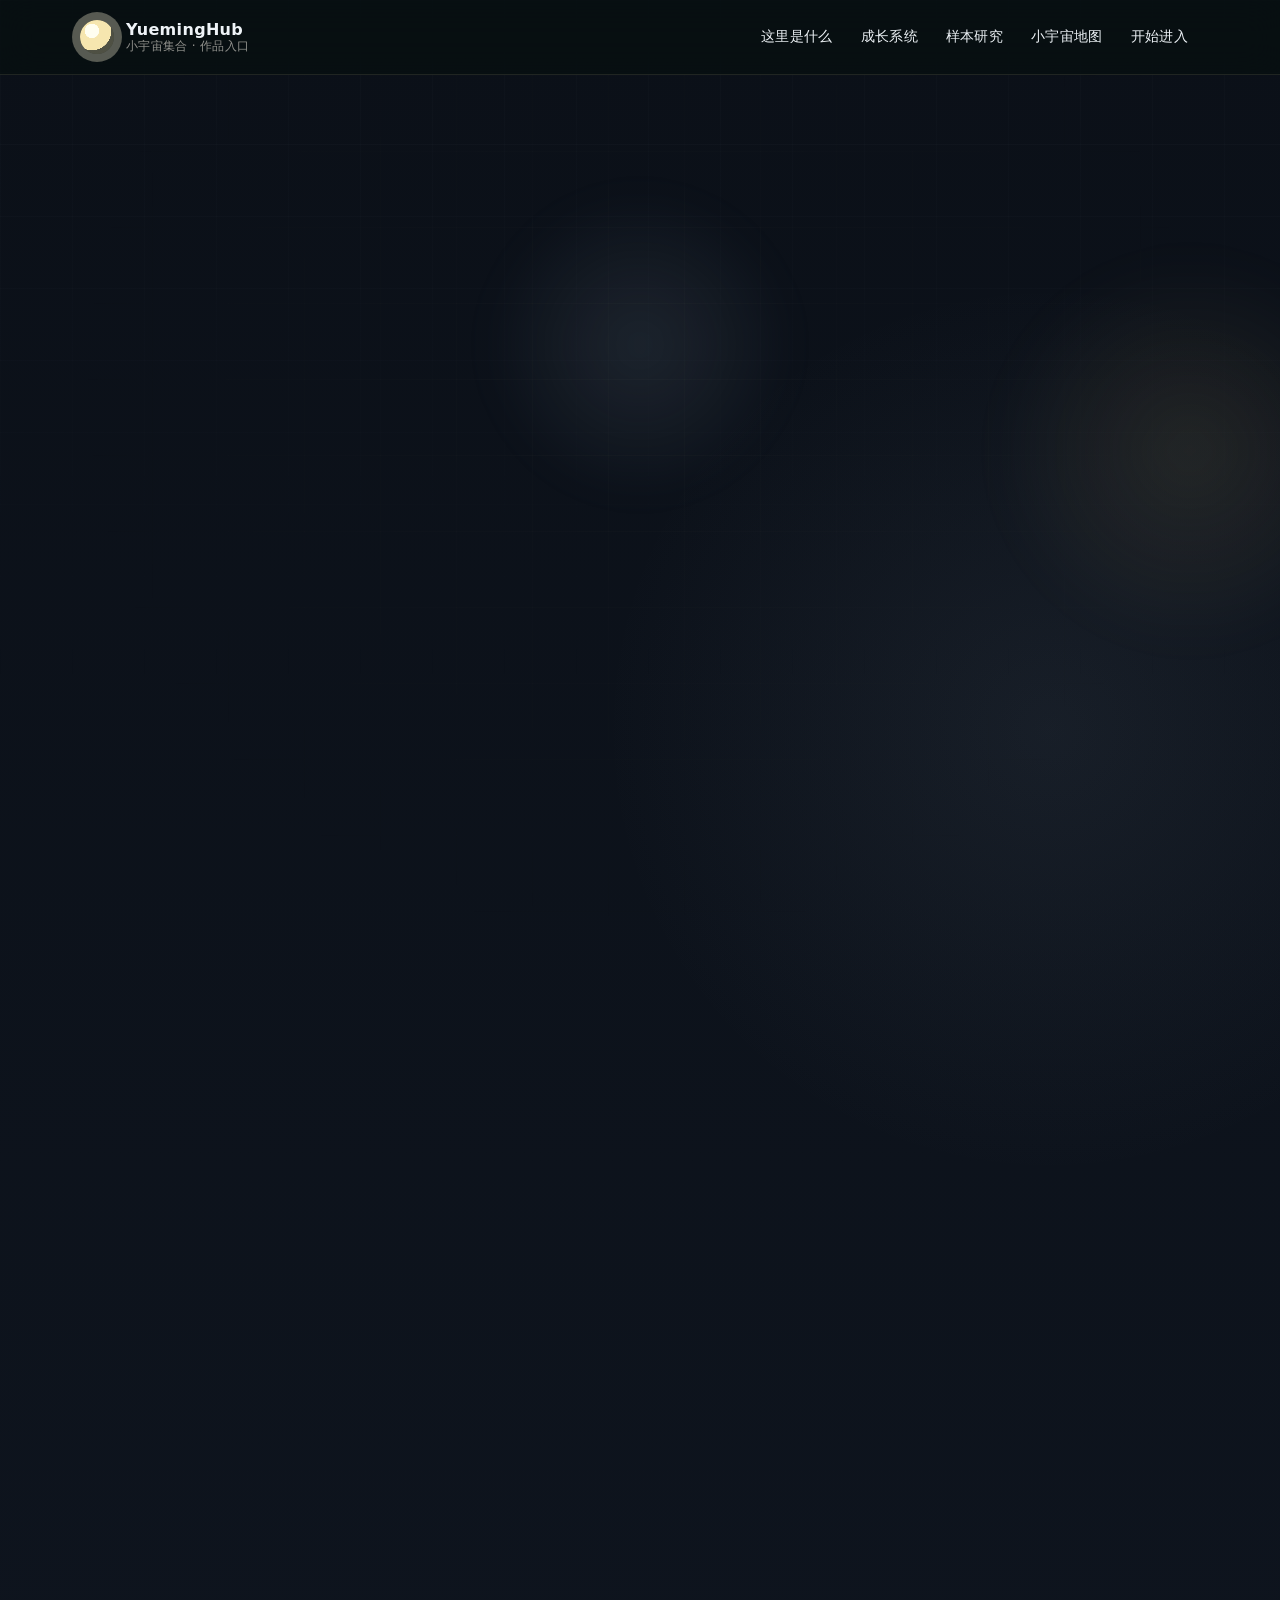
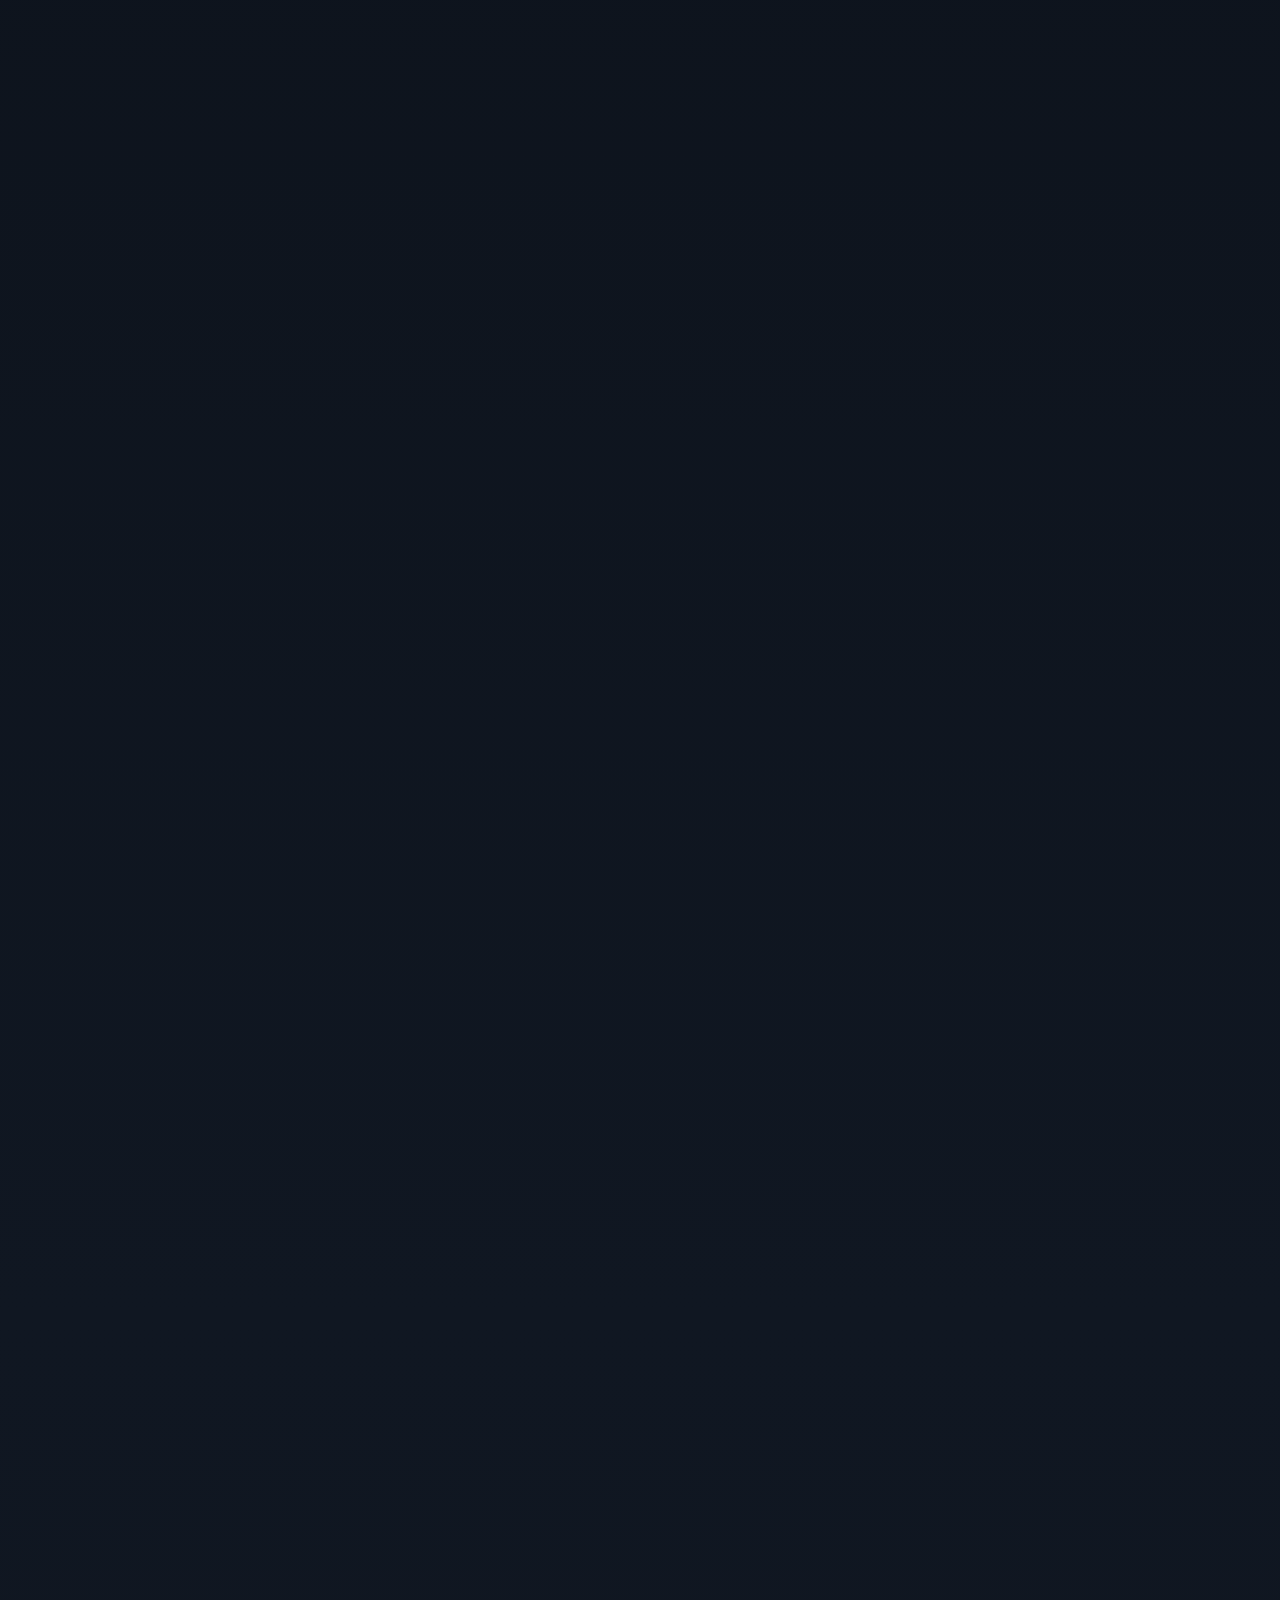
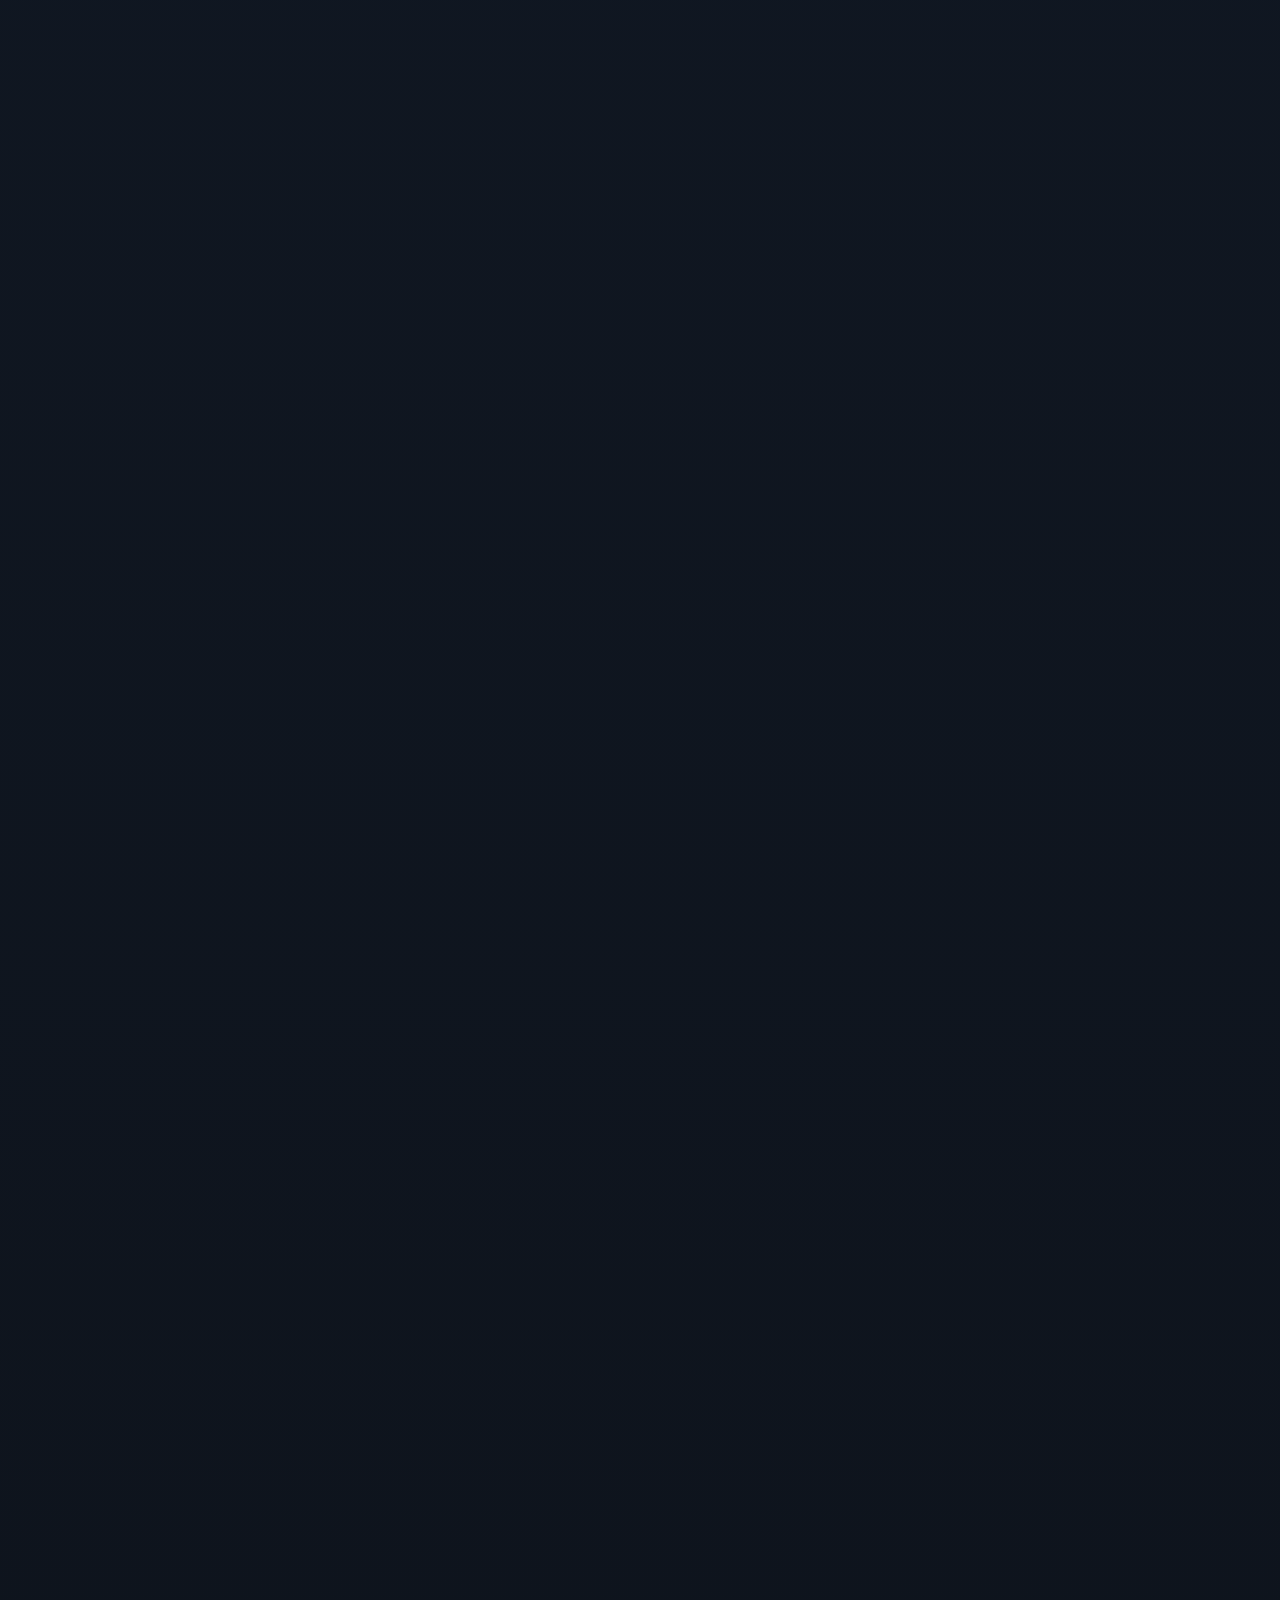
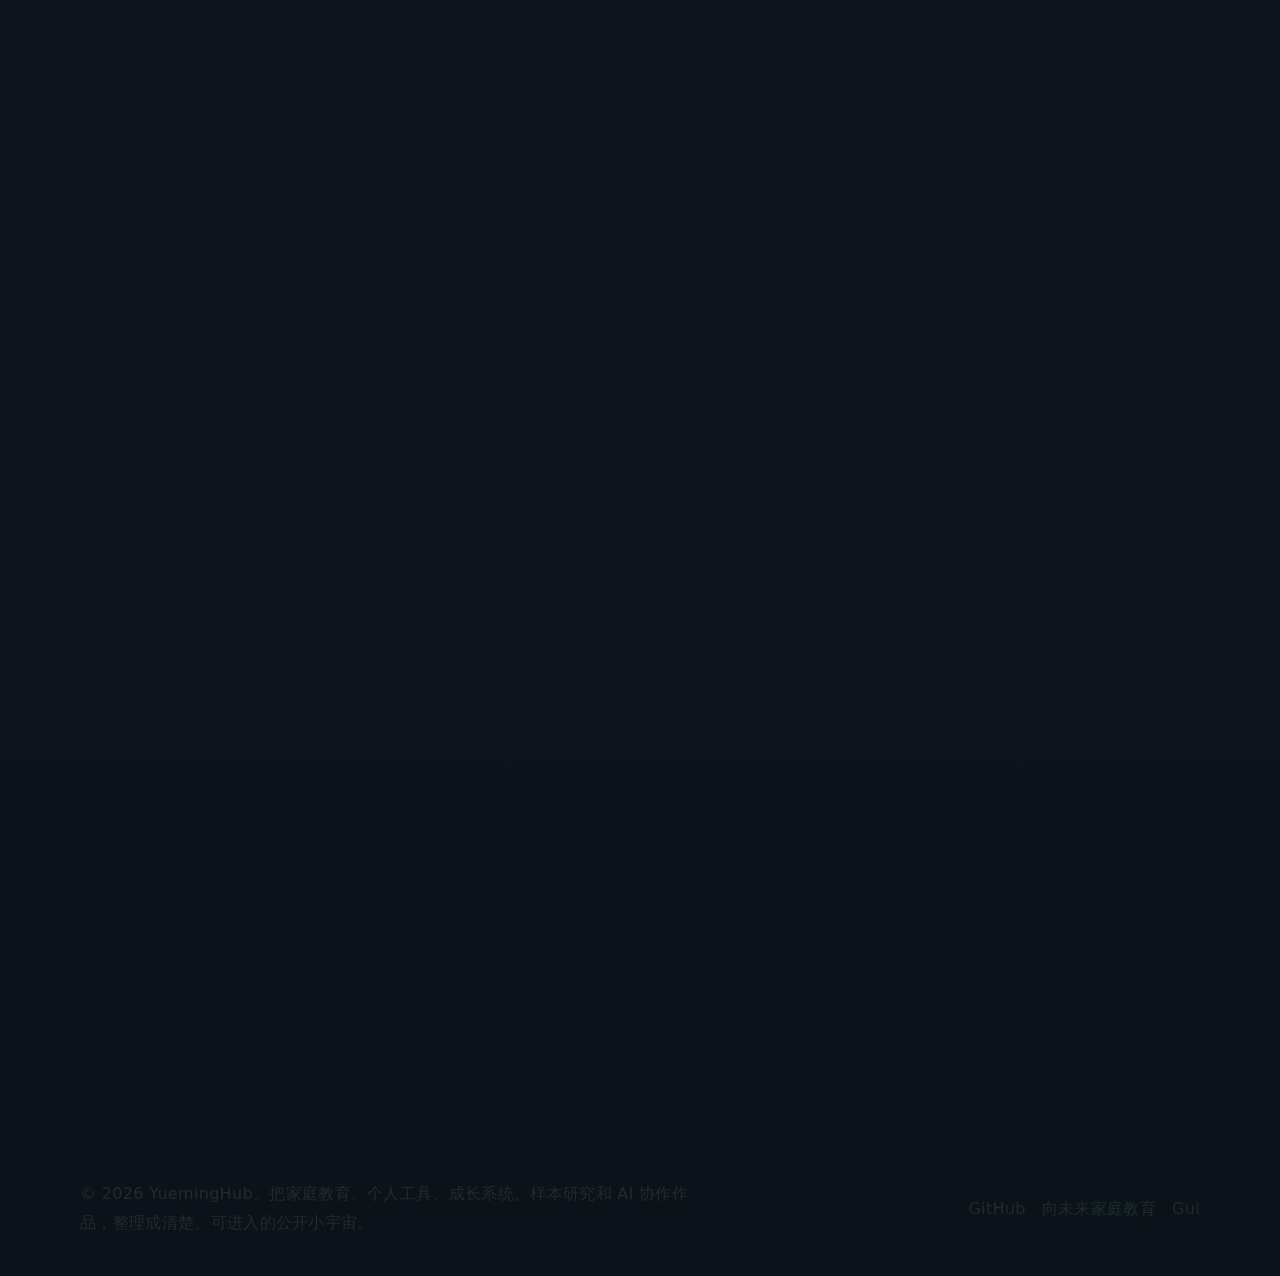
==== commit 21261746: "Reframe root site as public microcosm hub Make the root page clearer for outside visitors, prioritiz" ====
--- a/index.html
+++ b/index.html
@@ -7,16 +7,16 @@
   <link rel="canonical" href="https://yueminghub.github.io/" />
   <meta property="og:type" content="website" />
   <meta property="og:site_name" content="YuemingHub" />
-  <meta property="og:title" content="YuemingHub · 产出索引" />
-  <meta property="og:description" content="向未来、Gui、成长体系、样本研究与 AI 协作的作品索引入口。" />
+  <meta property="og:title" content="YuemingHub · 小宇宙集合" />
+  <meta property="og:description" content="YuemingHub 的公开小宇宙集合：家庭教育品牌、个人工具、成长系统、样本研究与 AI 协作作品的入口。" />
   <meta property="og:url" content="https://yueminghub.github.io/" />
   <meta property="og:image" content="https://yueminghub.github.io/images/og-cover.png" />
   <meta name="twitter:card" content="summary_large_image" />
-  <meta name="twitter:title" content="YuemingHub · 产出索引" />
-  <meta name="twitter:description" content="向未来、Gui、成长体系、样本研究与 AI 协作的作品索引入口。" />
+  <meta name="twitter:title" content="YuemingHub · 小宇宙集合" />
+  <meta name="twitter:description" content="YuemingHub 的公开小宇宙集合：家庭教育品牌、个人工具、成长系统、样本研究与 AI 协作作品的入口。" />
   <meta name="twitter:image" content="https://yueminghub.github.io/images/og-cover.png" />
-  <title>YuemingHub · 产出索引</title>
-  <meta name="description" content="YuemingHub 的作品索引入口：向未来家庭教育、Gui、爱与规则四层成长系统、样本研究与长期建设中的项目。" />
+  <title>YuemingHub · 小宇宙集合</title>
+  <meta name="description" content="YuemingHub 的公开小宇宙集合：家庭教育品牌、个人工具、成长系统、样本研究与 AI 协作作品的入口。" />
   <link rel="stylesheet" href="css/style.css" />
   <link rel="stylesheet" href="css/cosmos.css" />
   <script defer src="js/site-shell.js"></script>
@@ -26,20 +26,20 @@
 <body class="cosmos-home" data-page="cosmos">
   <div data-site-header></div>
 
-  <main id="main" class="cosmos-main" aria-label="YuemingHub 产出索引">
+  <main id="main" class="cosmos-main" aria-label="YuemingHub 小宇宙集合">
     <section class="cosmos-hero" id="top" aria-labelledby="cosmos-title">
       <div class="cosmos-orb cosmos-orb--one" aria-hidden="true"></div>
       <div class="cosmos-orb cosmos-orb--two" aria-hidden="true"></div>
       <div class="cosmos-grid" aria-hidden="true"></div>
       <div class="section-shell cosmos-hero__shell">
         <div class="cosmos-hero__copy reveal-item">
-          <p class="eyebrow">YuemingHub · Index</p>
-          <h1 id="cosmos-title">这里是 YuemingHub 的产出索引。</h1>
-          <p class="cosmos-lead">我长期把家庭教育、个人工具、真实样本和 AI 协作整理成可以访问的作品。这里不负责说服你，只负责让每个入口的位置更清楚。</p>
+          <p class="eyebrow">YuemingHub · 小宇宙集合</p>
+          <h1 id="cosmos-title">这里收着我正在建造的小宇宙。</h1>
+          <p class="cosmos-lead">我把家庭教育、个人工具、成长系统、真实样本和 AI 协作，整理成几个可以直接进入的网页。你可以从这里快速看懂：我在做什么、每个作品解决什么问题、应该从哪里开始。</p>
           <div class="cosmos-actions">
-            <a class="soft-button primary" href="#works">查看作品地图</a>
+            <a class="soft-button primary" href="#works">查看小宇宙地图</a>
             <a class="soft-button secondary" href="https://yueminghub.github.io/yueming/">进入向未来</a>
-            <a class="soft-button secondary" href="https://github.com/YuemingHub/Gui">进入 Gui</a>
+            <a class="soft-button secondary" href="https://gui-flax-tau.vercel.app/">进入 Gui</a>
           </div>
           <div class="hero-proof" aria-label="主站内容概览">
             <a href="#system"><strong>成长系统</strong><span>爱与规则四层成长系统</span></a>
@@ -48,11 +48,11 @@
           </div>
         </div>
         <div class="cosmos-hero__index reveal-item" aria-label="YuemingHub 入口关系图">
-          <div class="index-axis"><span>PROJECT</span><span>ROLE</span><span>ENTRY</span></div>
-          <a class="index-row" href="https://yueminghub.github.io/yueming/"><strong>向未来家庭教育</strong><span>品牌信任 / 咨询转化</span><em>进入官网</em></a>
-          <a class="index-row" href="https://github.com/YuemingHub/Gui"><strong>Gui</strong><span>私人工具 / 清噪收束</span><em>查看仓库</em></a>
-          <a class="index-row" href="#system"><strong>四层成长系统</strong><span>方法结构 / 判断路径</span><em>查看档案</em></a>
-          <a class="index-row" href="#case-lab"><strong>样本研究</strong><span>边界沉淀 / 失败案例</span><em>查看方向</em></a>
+          <div class="index-axis"><span>作品</span><span>用途</span><span>入口</span></div>
+          <a class="index-row" href="https://yueminghub.github.io/yueming/"><strong>向未来家庭教育</strong><span>家庭教育品牌 / 咨询入口</span><em>进入网页</em></a>
+          <a class="index-row" href="https://gui-flax-tau.vercel.app/"><strong>Gui</strong><span>个人工具 / 回到自己</span><em>打开工具</em></a>
+          <a class="index-row" href="#system"><strong>四层成长系统</strong><span>方法结构 / 判断路径</span><em>看系统</em></a>
+          <a class="index-row" href="#case-lab"><strong>样本研究</strong><span>真实样本 / 边界沉淀</span><em>看研究</em></a>
         </div>
       </div>
     </section>
@@ -60,15 +60,15 @@
     <section class="cosmos-section" id="compass" aria-labelledby="compass-title">
       <div class="section-shell">
         <div class="cosmos-section__head reveal-item">
-          <p class="eyebrow">What this is</p>
-          <h2 id="compass-title">这里整理三类东西</h2>
-          <p>项目、方法和研究。不是为了堆满，而是为了让每个入口都有明确职责。</p>
+          <p class="eyebrow">小宇宙说明</p>
+          <h2 id="compass-title">你可以在这里进入四类作品</h2>
+          <p>这里不是履历页，也不是仓库列表，而是 YuemingHub 正在建设的公开入口。每个入口都有自己的用途：服务、工具、方法、研究。</p>
         </div>
         <div class="cosmos-card-grid compass-grid">
-          <article class="cosmos-card interactive-card reveal-item"><span>01</span><h3>面向外部的品牌站</h3><p>向未来家庭教育负责信任建立与咨询转化。</p></article>
-          <article class="cosmos-card interactive-card reveal-item"><span>02</span><h3>面向自己的工具站</h3><p>Gui 负责回到自己、清噪、收束节奏。</p></article>
-          <article class="cosmos-card interactive-card reveal-item"><span>03</span><h3>面向研究的体系库</h3><p>成长系统和样本研究沉淀判断与边界。</p></article>
-          <article class="cosmos-card interactive-card reveal-item"><span>04</span><h3>面向记录的索引站</h3><p>这里负责把所有作品串起来，方便进入和回看。</p></article>
+          <article class="cosmos-card interactive-card reveal-item"><span>01</span><h3>面向外部的品牌站</h3><p>向未来家庭教育负责家庭教育服务说明、信任建立与咨询入口。</p></article>
+          <article class="cosmos-card interactive-card reveal-item"><span>02</span><h3>面向自己的工具站</h3><p>Gui 是一个低刺激的个人工具，用来回到自己、清噪、收束节奏。</p></article>
+          <article class="cosmos-card interactive-card reveal-item"><span>03</span><h3>面向方法的成长系统</h3><p>爱与规则四层成长系统负责把复杂问题拆成层级、顺序和边界。</p></article>
+          <article class="cosmos-card interactive-card reveal-item"><span>04</span><h3>面向研究的样本库</h3><p>样本研究只公开方向和判断边界，不公开可识别隐私。</p></article>
         </div>
       </div>
     </section>
@@ -76,9 +76,9 @@
     <section class="cosmos-section system-universe" id="system" aria-labelledby="system-title">
       <div class="section-shell">
         <div class="cosmos-section__head reveal-item">
-          <p class="eyebrow">Growth System</p>
+          <p class="eyebrow">成长系统</p>
           <h2 id="system-title">爱与规则四层成长系统</h2>
-          <p>这是我长期打磨的一套成长路径，也是很多内容的底层结构。</p>
+          <p>这是我判断复杂家庭教育问题时反复使用的底层结构，用来帮助混乱回到层级、顺序和边界。</p>
         </div>
         <div class="system-layers">
           <article class="system-layer interactive-card reveal-item"><strong>第一层</strong><h3>以爱为靠山</h3><p>关系底盘：安全、安心、愿意靠近。</p></article>
@@ -100,9 +100,9 @@
     <section class="cosmos-section case-lab" id="case-lab" aria-labelledby="case-title">
       <div class="section-shell case-lab__shell">
         <div class="cosmos-section__head reveal-item">
-          <p class="eyebrow">Case Lab</p>
-          <h2 id="case-title">样本库与失败案例库</h2>
-          <p>公开内容只保留研究方向和方法边界，不公开可识别隐私。</p>
+          <p class="eyebrow">样本研究</p>
+          <h2 id="case-title">真实问题里的判断边界</h2>
+          <p>围绕厌学、休学、复学困难等真实议题，沉淀可公开的方法边界；不公开可识别隐私。</p>
         </div>
         <div class="case-lab__grid">
           <article class="cosmos-card case-card-large reveal-item"><h3>厌学 / 休学 / 复学困难专题</h3><p>先看家长在急什么，再看孩子卡在哪里，最后每次只推进一个主点。</p><ol><li>不懒化解释</li><li>不过早推进</li><li>不把学校唯一化</li></ol></article>
@@ -116,15 +116,15 @@
     <section class="cosmos-section" id="works" aria-labelledby="works-title">
       <div class="section-shell">
         <div class="cosmos-section__head reveal-item">
-          <p class="eyebrow">Works</p>
-          <h2 id="works-title">作品地图</h2>
-          <p>按职责放置入口：品牌、工具、方法、研究，各自解决不同问题。</p>
+          <p class="eyebrow">小宇宙地图</p>
+          <h2 id="works-title">每个入口负责一件事</h2>
+          <p>先进入网页理解作品，再进入 GitHub 查看代码与长期建设痕迹。</p>
         </div>
         <div class="works-universe">
-          <a class="work-node interactive-card reveal-item" href="https://yueminghub.github.io/yueming/"><span>ARCHIVE 01 · BRAND</span><h3>向未来家庭教育官网</h3><p>家庭教育品牌官网，负责信任与咨询。</p><em>打开作品</em></a>
-          <a class="work-node interactive-card reveal-item" href="https://github.com/YuemingHub/Gui"><span>ARCHIVE 02 · TOOL</span><h3>Gui · 回到自己</h3><p>本地优先、安静克制的个人工具。</p><em>查看仓库</em></a>
-          <article class="work-node interactive-card reveal-item"><span>ARCHIVE 03 · SYSTEM</span><h3>爱与规则四层成长系统</h3><p>成长体系工程：从关系底盘到价值4圈。</p><em>体系工程</em></article>
-          <article class="work-node interactive-card reveal-item"><span>ARCHIVE 04 · RESEARCH</span><h3>家庭教育样本研究</h3><p>从真实沟通样本和失败案例里训练判断边界。</p><em>研究中</em></article>
+          <a class="work-node interactive-card reveal-item" href="https://yueminghub.github.io/yueming/"><span>WEB 01 · BRAND</span><h3>向未来家庭教育官网</h3><p>家庭教育品牌官网，负责信任与咨询。</p><em>进入官网</em></a>
+          <a class="work-node interactive-card reveal-item" href="https://gui-flax-tau.vercel.app/"><span>WEB 02 · TOOL</span><h3>Gui · 回到自己</h3><p>本地优先、安静克制的个人工具。</p><em>打开工具</em></a>
+          <a class="work-node interactive-card reveal-item" href="#system"><span>SYSTEM 03 · METHOD</span><h3>爱与规则四层成长系统</h3><p>成长体系工程：从关系底盘到价值4圈。</p><em>看系统</em></a>
+          <a class="work-node interactive-card reveal-item" href="#case-lab"><span>LAB 04 · RESEARCH</span><h3>家庭教育样本研究</h3><p>从真实沟通样本和失败案例里训练判断边界。</p><em>看研究</em></a>
         </div>
       </div>
     </section>
@@ -132,8 +132,8 @@
     <section class="cosmos-section method-section" id="method" aria-labelledby="method-title">
       <div class="section-shell">
         <div class="cosmos-section__head reveal-item">
-          <p class="eyebrow">Method</p>
-          <h2 id="method-title">我的建造方式</h2>
+          <p class="eyebrow">建造方式</p>
+          <h2 id="method-title">我怎样把问题变成作品</h2>
         </div>
         <div class="method-line reveal-item">
           <div><strong>01</strong><h3>从真实问题出发</h3><p>先看现场，不急着套方法。</p></div>
@@ -146,13 +146,13 @@
 
     <section class="cosmos-section portal-section" id="portal" aria-labelledby="portal-title">
       <div class="section-shell portal-card reveal-item">
-        <p class="eyebrow">Portal</p>
-        <h2 id="portal-title">从一个入口开始</h2>
-        <p>如果你是家长，先进入向未来；如果你想看工具，进入 Gui；如果你想看长期产出，就留在这里。</p>
+        <p class="eyebrow">开始</p>
+        <h2 id="portal-title">从你最关心的入口开始</h2>
+        <p>想了解家庭教育服务，进向未来；想体验个人工具，进 Gui；想看代码和长期建设记录，再去 GitHub。</p>
         <div class="cosmos-actions">
-          <a class="soft-button primary" href="https://github.com/YuemingHub">GitHub</a>
-          <a class="soft-button secondary" href="https://yueminghub.github.io/yueming/">向未来家庭教育</a>
-          <a class="soft-button secondary" href="https://github.com/YuemingHub/Gui">Gui</a>
+          <a class="soft-button primary" href="https://yueminghub.github.io/yueming/">向未来家庭教育</a>
+          <a class="soft-button secondary" href="https://gui-flax-tau.vercel.app/">Gui</a>
+          <a class="soft-button secondary" href="https://github.com/YuemingHub">GitHub</a>
         </div>
       </div>
     </section>
--- a/css/cosmos.css
+++ b/css/cosmos.css
@@ -19,7 +19,7 @@
 .cosmos-hero { min-height: 100vh; display: grid; align-items: center; isolation: isolate; }
 .cosmos-hero__shell { display: grid; grid-template-columns: minmax(0, 1.08fr) minmax(320px, .92fr); gap: clamp(36px, 7vw, 90px); align-items: center; }
 .cosmos-hero__copy { position: relative; z-index: 2; }
-.cosmos-hero h1 { max-width: 12ch; margin: 0; font-size: clamp(48px, 8vw, 92px); line-height: 1.06; letter-spacing: -0.075em; color: var(--cosmos-ink); text-wrap: balance; }
+.cosmos-hero h1 { max-width: 15ch; margin: 0; font-size: clamp(48px, 8vw, 92px); line-height: 1.08; letter-spacing: -0.03em; color: var(--cosmos-ink); text-wrap: balance; }
 .cosmos-lead, .cosmos-section__head p, .portal-card p { max-width: 44rem; color: var(--cosmos-muted); font-size: clamp(16px, 1.8vw, 19px); line-height: 1.95; }
 .cosmos-actions { display: flex; flex-wrap: wrap; gap: 14px; margin-top: 28px; }
 .hero-proof { display: grid; grid-template-columns: repeat(3, minmax(0, 1fr)); gap: 14px; margin-top: 24px; }
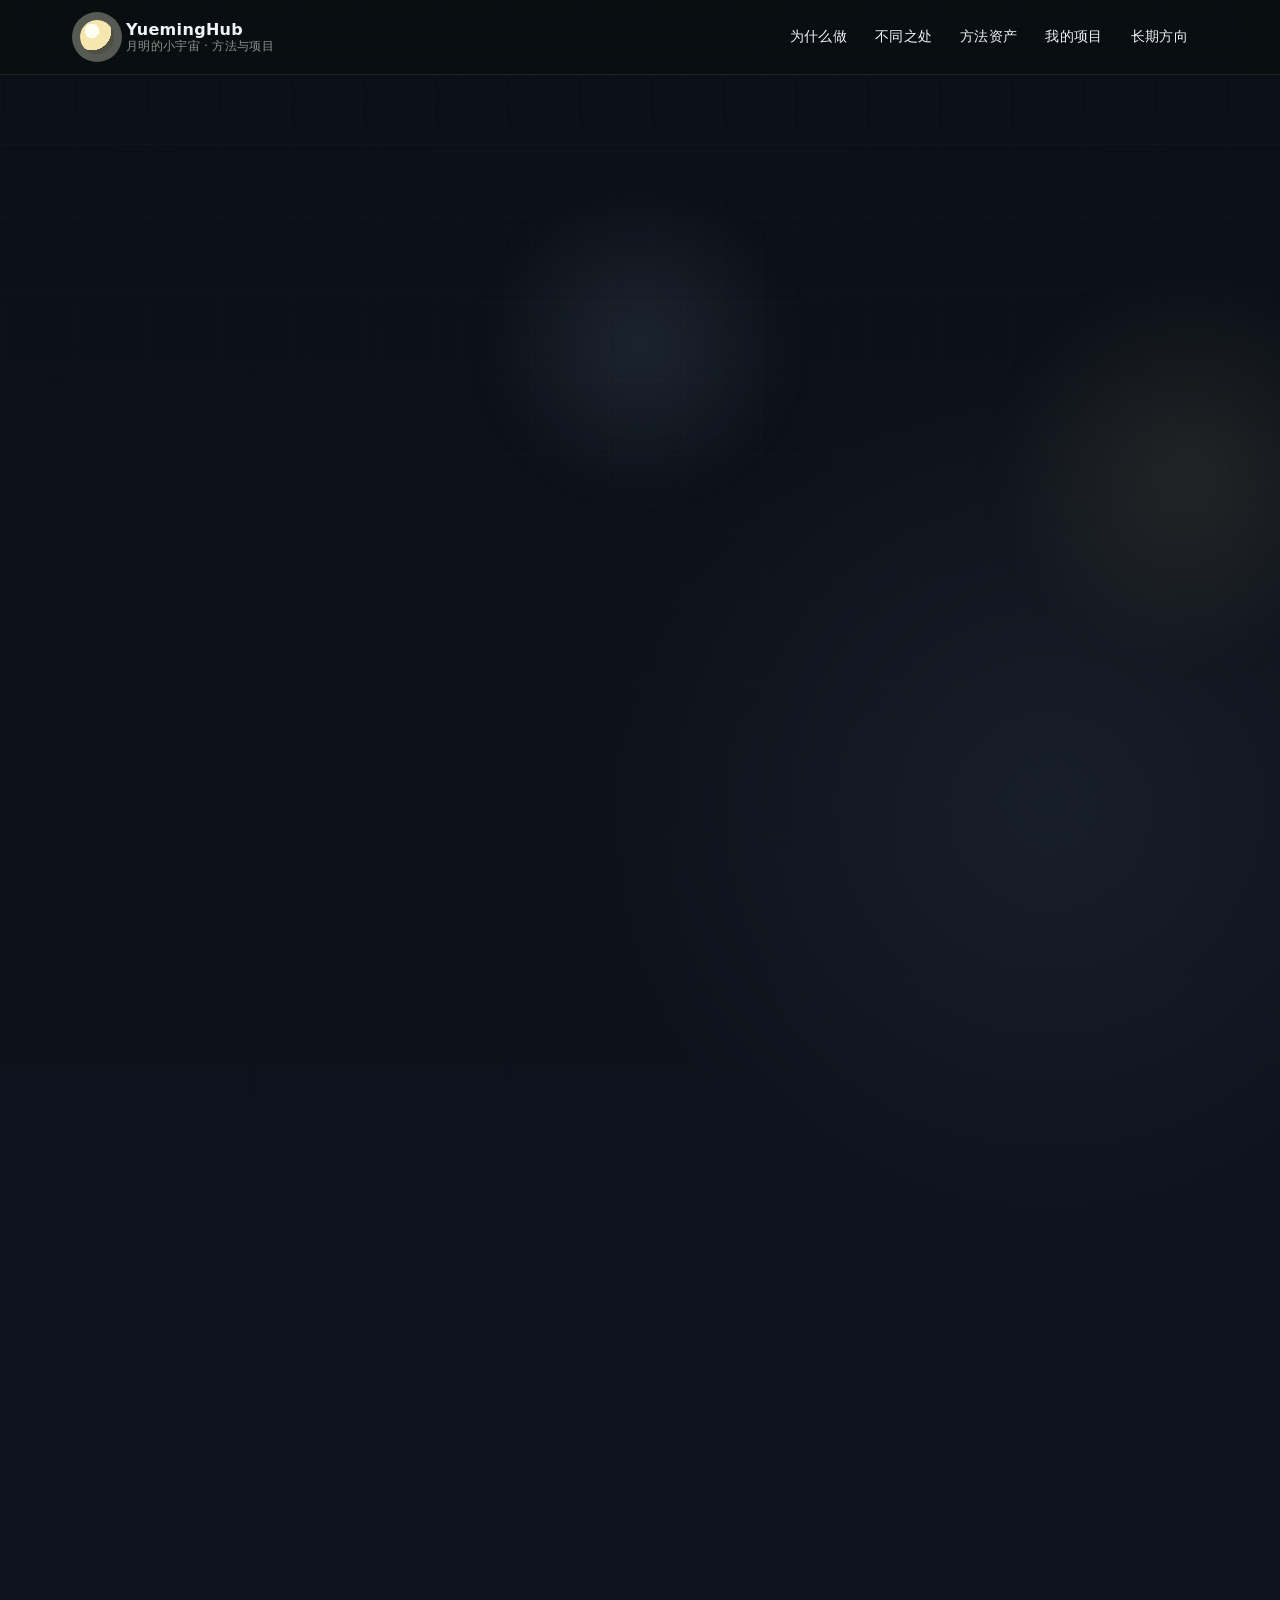
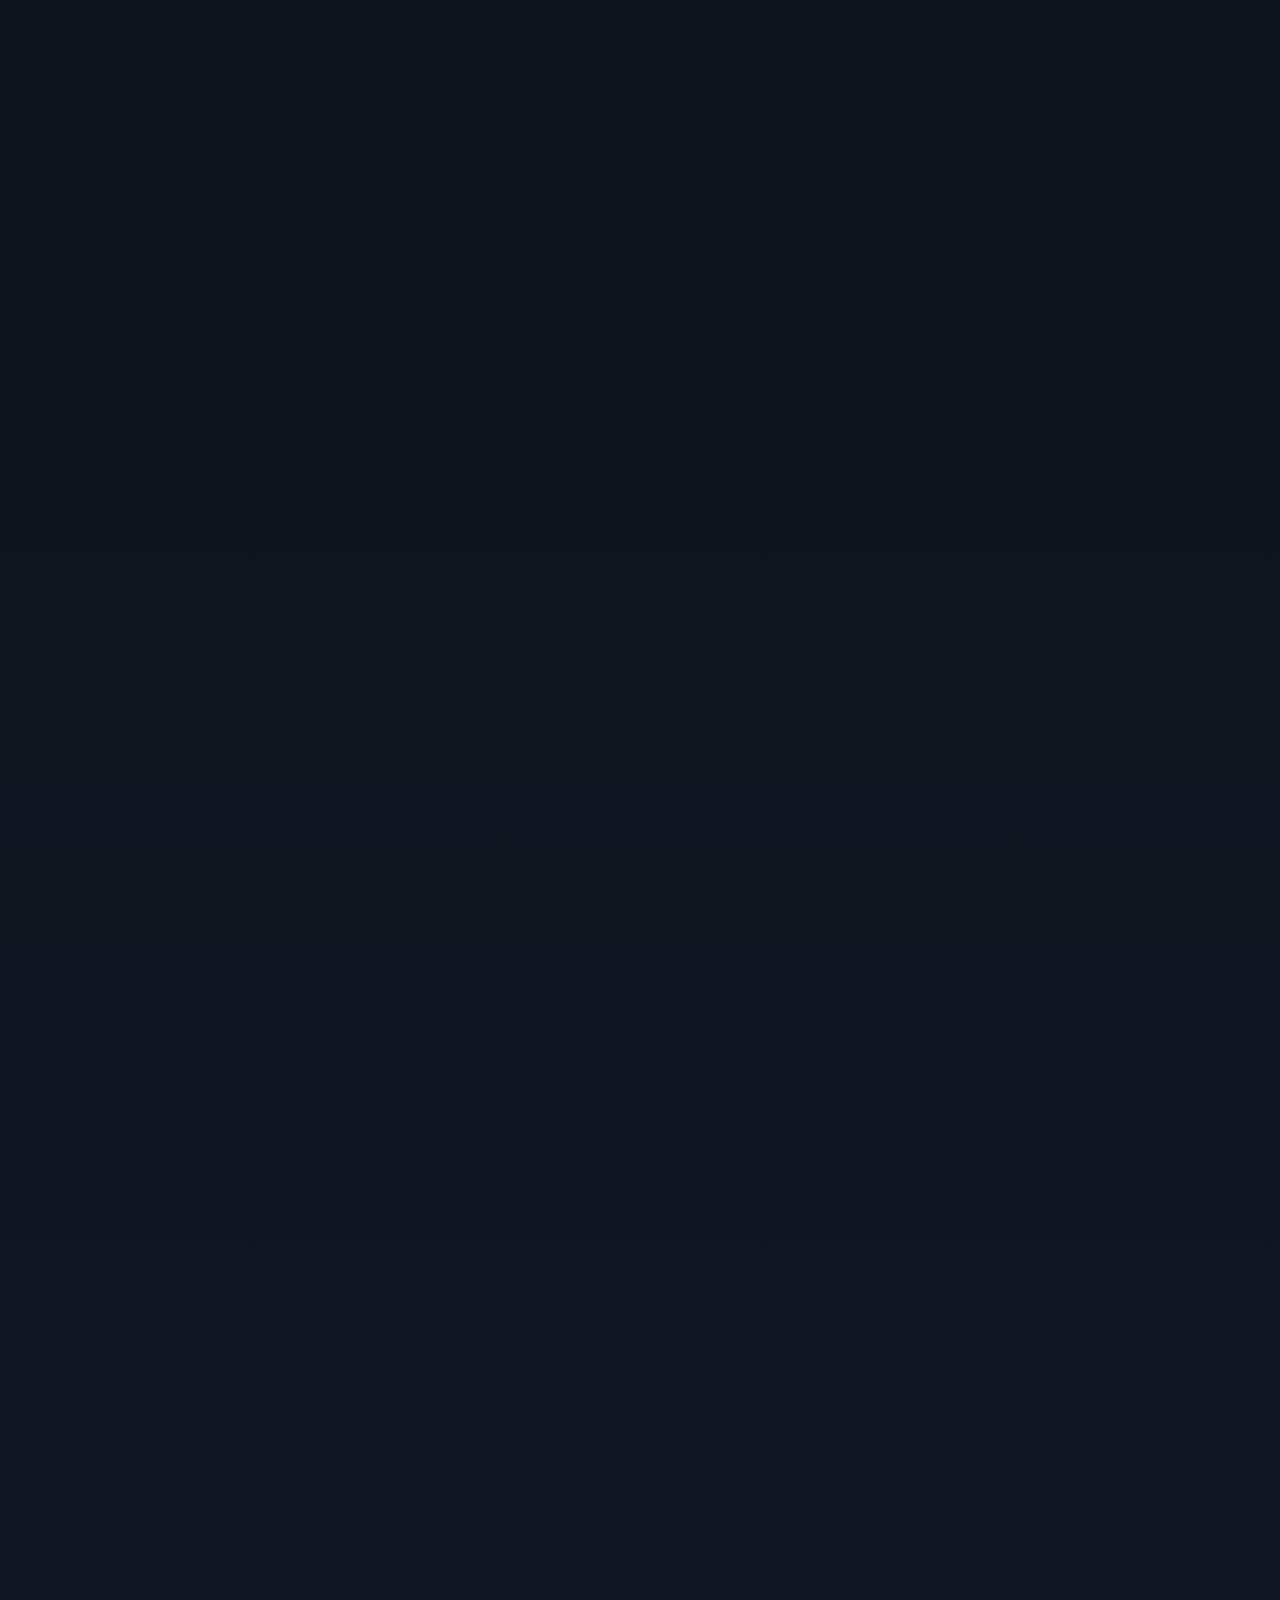
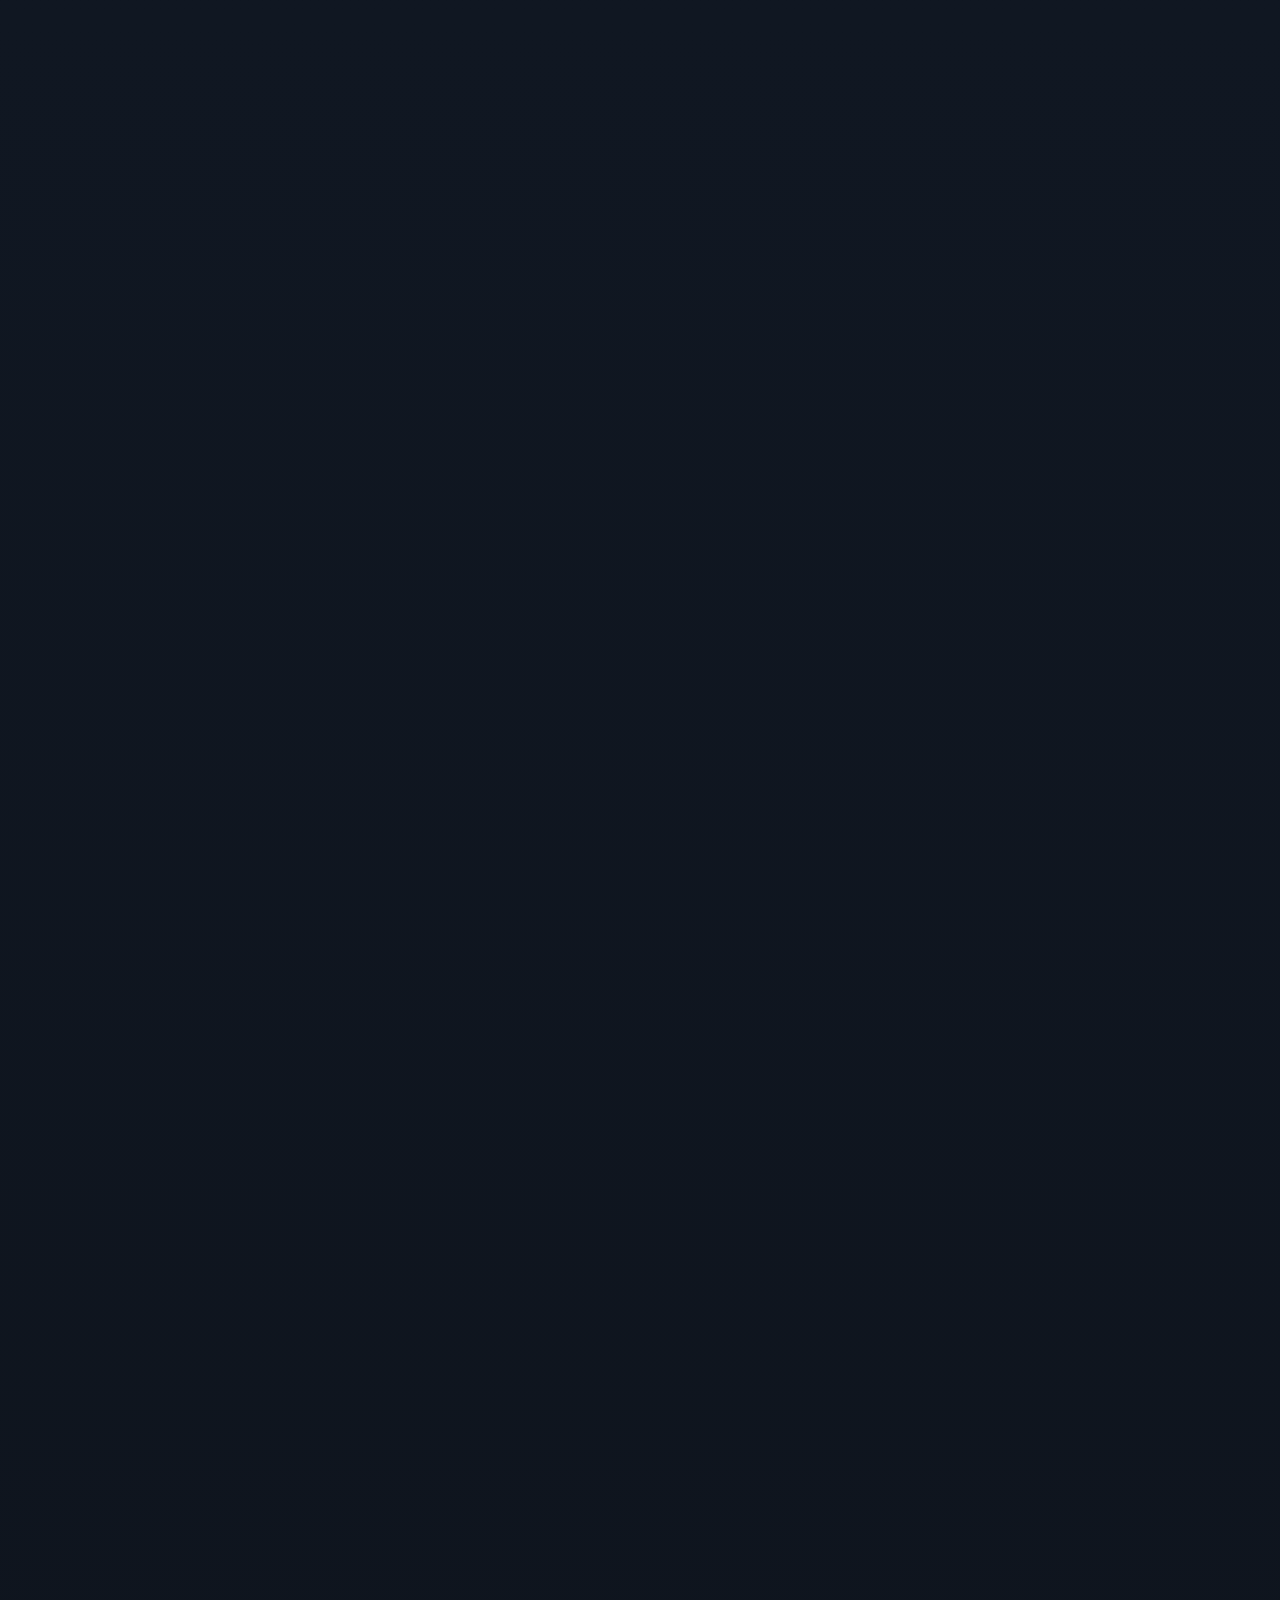
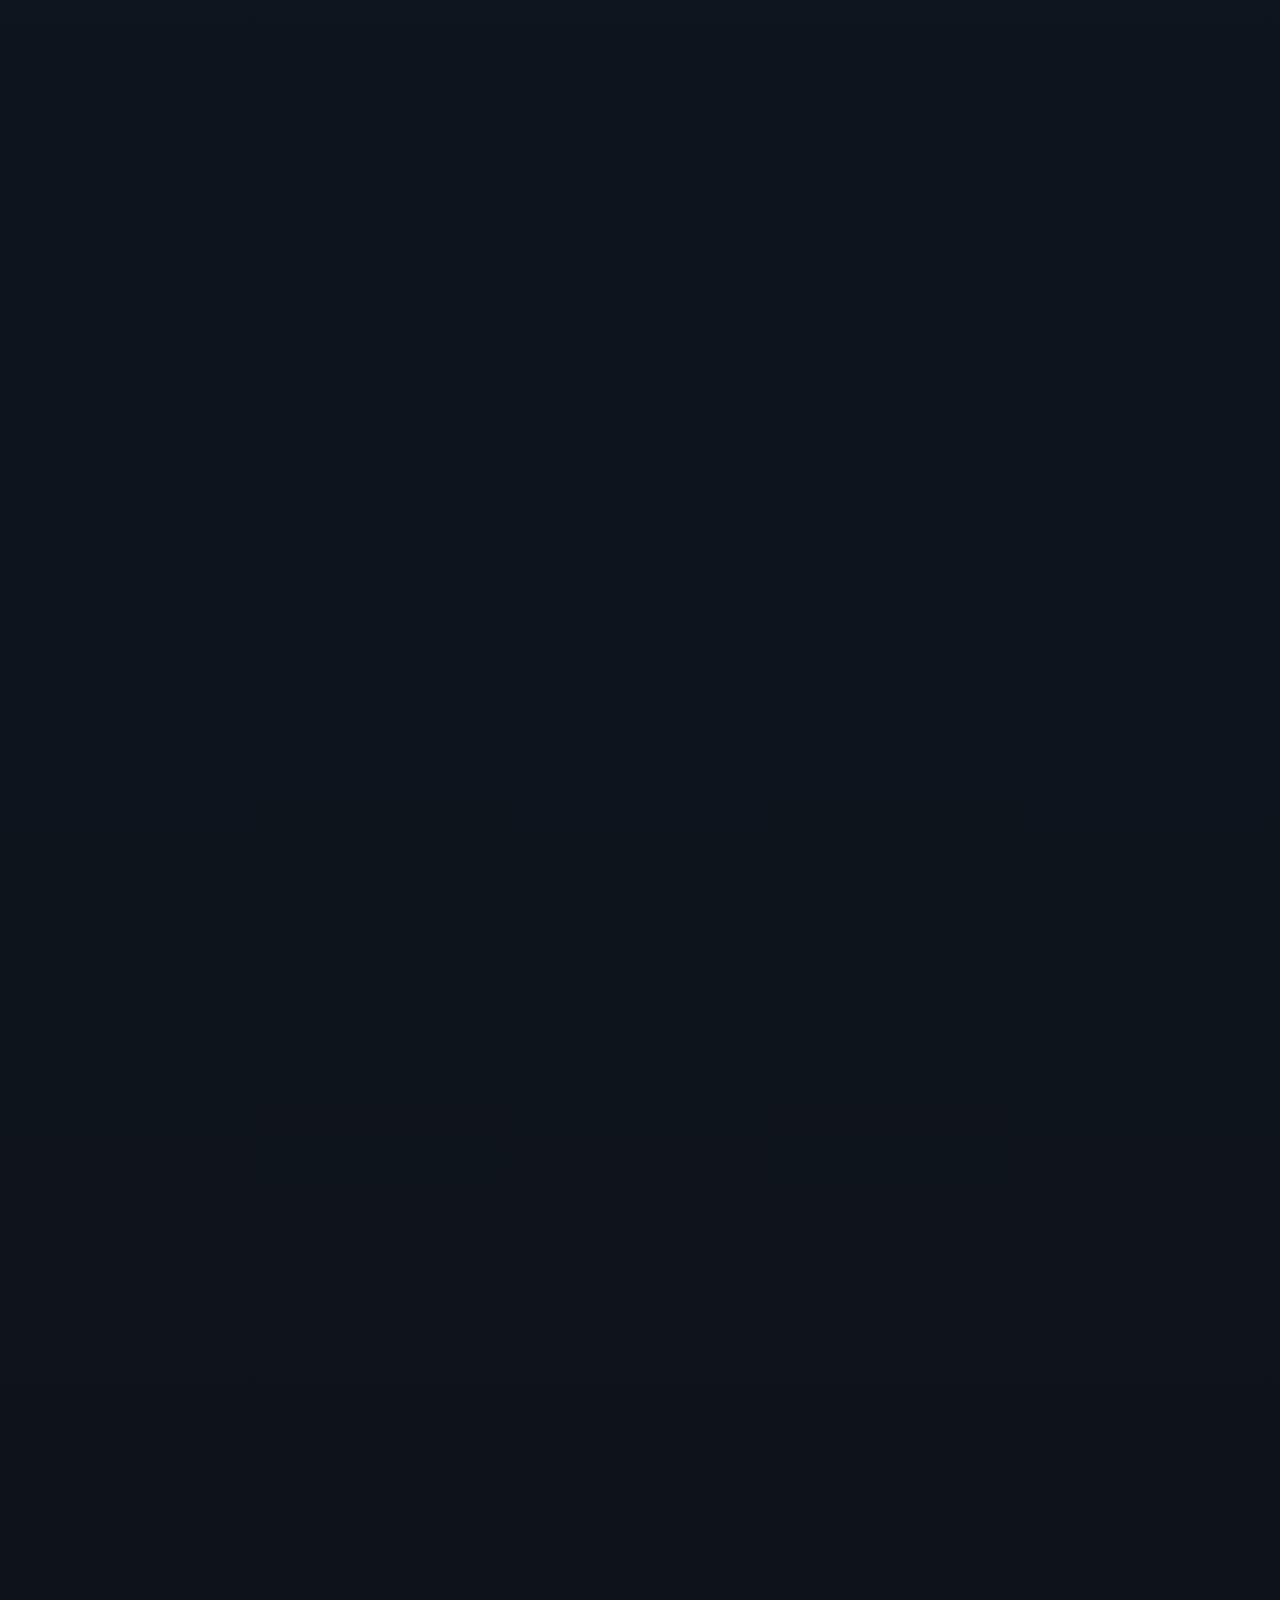
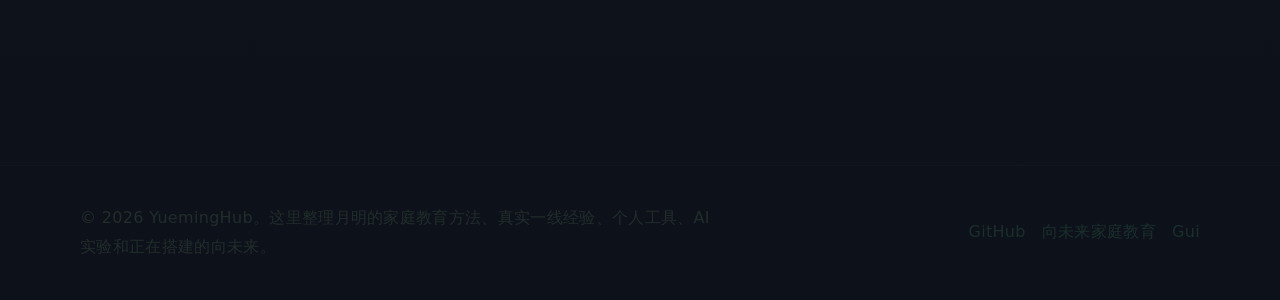
==== commit 464e5b29: "Reframe root site as YueMing microcosm hub Make the public index clearer for first-time visitors and" ====
--- a/index.html
+++ b/index.html
@@ -7,16 +7,16 @@
   <link rel="canonical" href="https://yueminghub.github.io/" />
   <meta property="og:type" content="website" />
   <meta property="og:site_name" content="YuemingHub" />
-  <meta property="og:title" content="YuemingHub · 小宇宙集合" />
-  <meta property="og:description" content="YuemingHub 的公开小宇宙集合：家庭教育品牌、个人工具、成长系统、样本研究与 AI 协作作品的入口。" />
+  <meta property="og:title" content="YuemingHub · 月明的小宇宙" />
+  <meta property="og:description" content="月明的小宇宙：家庭教育方法、真实一线经验、个人工具、AI 实验，以及正在搭建的向未来。" />
   <meta property="og:url" content="https://yueminghub.github.io/" />
   <meta property="og:image" content="https://yueminghub.github.io/images/og-cover.png" />
   <meta name="twitter:card" content="summary_large_image" />
-  <meta name="twitter:title" content="YuemingHub · 小宇宙集合" />
-  <meta name="twitter:description" content="YuemingHub 的公开小宇宙集合：家庭教育品牌、个人工具、成长系统、样本研究与 AI 协作作品的入口。" />
+  <meta name="twitter:title" content="YuemingHub · 月明的小宇宙" />
+  <meta name="twitter:description" content="月明的小宇宙：家庭教育方法、真实一线经验、个人工具、AI 实验，以及正在搭建的向未来。" />
   <meta name="twitter:image" content="https://yueminghub.github.io/images/og-cover.png" />
-  <title>YuemingHub · 小宇宙集合</title>
-  <meta name="description" content="YuemingHub 的公开小宇宙集合：家庭教育品牌、个人工具、成长系统、样本研究与 AI 协作作品的入口。" />
+  <title>YuemingHub · 月明的小宇宙</title>
+  <meta name="description" content="月明的小宇宙：家庭教育方法、真实一线经验、个人工具、AI 实验，以及正在搭建的向未来。" />
   <link rel="stylesheet" href="css/style.css" />
   <link rel="stylesheet" href="css/cosmos.css" />
   <script defer src="js/site-shell.js"></script>
@@ -26,89 +26,82 @@
 <body class="cosmos-home" data-page="cosmos">
   <div data-site-header></div>
 
-  <main id="main" class="cosmos-main" aria-label="YuemingHub 小宇宙集合">
+  <main id="main" class="cosmos-main" aria-label="月明的小宇宙">
     <section class="cosmos-hero" id="top" aria-labelledby="cosmos-title">
       <div class="cosmos-orb cosmos-orb--one" aria-hidden="true"></div>
       <div class="cosmos-orb cosmos-orb--two" aria-hidden="true"></div>
       <div class="cosmos-grid" aria-hidden="true"></div>
       <div class="section-shell cosmos-hero__shell">
         <div class="cosmos-hero__copy reveal-item">
-          <p class="eyebrow">YuemingHub · 小宇宙集合</p>
-          <h1 id="cosmos-title">这里收着我正在建造的小宇宙。</h1>
-          <p class="cosmos-lead">我把家庭教育、个人工具、成长系统、真实样本和 AI 协作，整理成几个可以直接进入的网页。你可以从这里快速看懂：我在做什么、每个作品解决什么问题、应该从哪里开始。</p>
+          <p class="eyebrow">YuemingHub · 月明的小宇宙</p>
+          <h1 id="cosmos-title">我是月明。这里是我的小宇宙。</h1>
+          <p class="cosmos-lead">我是一名青春期家庭教育指导老师，也是一名父亲。我长期陪伴真实家庭，关心的不是如何把孩子训练成更优秀的人，而是当一个家已经卡住、失控、彼此受伤时，它还能不能重新找到相处的路。</p>
+          <p class="cosmos-lead">这里收着家庭教育方法、真实一线经验、个人工具、AI 实验，以及我正在搭建的向未来。</p>
           <div class="cosmos-actions">
-            <a class="soft-button primary" href="#works">查看小宇宙地图</a>
-            <a class="soft-button secondary" href="https://yueminghub.github.io/yueming/">进入向未来</a>
-            <a class="soft-button secondary" href="https://gui-flax-tau.vercel.app/">进入 Gui</a>
+            <a class="soft-button primary" href="https://yueminghub.github.io/yueming/">了解向未来</a>
+            <a class="soft-button secondary" href="#method">看看我的方法</a>
+            <a class="soft-button secondary" href="https://gui-flax-tau.vercel.app/">进入个人工具</a>
           </div>
           <div class="hero-proof" aria-label="主站内容概览">
-            <a href="#system"><strong>成长系统</strong><span>爱与规则四层成长系统</span></a>
-            <a href="#case-lab"><strong>样本研究</strong><span>厌学休学复学与失败案例</span></a>
-            <a href="#works"><strong>作品入口</strong><span>官网、Gui、体系工程</span></a>
+            <a href="#why"><strong>为什么做</strong><span>真实家庭、普惠、反造梦</span></a>
+            <a href="#method"><strong>核心方法</strong><span>九层、四层、9步、Family OS</span></a>
+            <a href="#works"><strong>项目入口</strong><span>向未来、Gui、AI 陪跑探索</span></a>
           </div>
         </div>
-        <div class="cosmos-hero__index reveal-item" aria-label="YuemingHub 入口关系图">
-          <div class="index-axis"><span>作品</span><span>用途</span><span>入口</span></div>
-          <a class="index-row" href="https://yueminghub.github.io/yueming/"><strong>向未来家庭教育</strong><span>家庭教育品牌 / 咨询入口</span><em>进入网页</em></a>
-          <a class="index-row" href="https://gui-flax-tau.vercel.app/"><strong>Gui</strong><span>个人工具 / 回到自己</span><em>打开工具</em></a>
-          <a class="index-row" href="#system"><strong>四层成长系统</strong><span>方法结构 / 判断路径</span><em>看系统</em></a>
-          <a class="index-row" href="#case-lab"><strong>样本研究</strong><span>真实样本 / 边界沉淀</span><em>看研究</em></a>
+        <div class="cosmos-hero__index reveal-item" aria-label="月明小宇宙入口关系图">
+          <div class="index-axis"><span>入口</span><span>用途</span><span>进入</span></div>
+          <a class="index-row" href="https://yueminghub.github.io/yueming/"><strong>向未来家庭教育</strong><span>家庭卡住问题 / 方法说明站</span><em>进入向未来</em></a>
+          <a class="index-row" href="https://gui-flax-tau.vercel.app/"><strong>Gui</strong><span>个人工具 / 精神空间</span><em>看看 Gui</em></a>
+          <a class="index-row" href="#method"><strong>方法资产</strong><span>九层、四层、流程和 Family OS</span><em>看方法</em></a>
+          <a class="index-row" href="#future"><strong>AI 陪跑探索</strong><span>家庭教育 FDE / 未来方向</span><em>看规划</em></a>
         </div>
       </div>
     </section>
 
-    <section class="cosmos-section" id="compass" aria-labelledby="compass-title">
+    <section class="cosmos-section" id="why" aria-labelledby="why-title">
       <div class="section-shell">
         <div class="cosmos-section__head reveal-item">
-          <p class="eyebrow">小宇宙说明</p>
-          <h2 id="compass-title">你可以在这里进入四类作品</h2>
-          <p>这里不是履历页，也不是仓库列表，而是 YuemingHub 正在建设的公开入口。每个入口都有自己的用途：服务、工具、方法、研究。</p>
+          <p class="eyebrow">为什么做</p>
+          <h2 id="why-title">我见过太多家庭，不是不爱孩子，而是已经不知道怎么相处</h2>
+          <p>有的父母已经很努力，却越努力越焦虑；有的孩子不是不想好，而是身体、关系、规则和信任都卡住了；有的家庭被商业化机构一次次造梦，又一次次失望。</p>
         </div>
         <div class="cosmos-card-grid compass-grid">
-          <article class="cosmos-card interactive-card reveal-item"><span>01</span><h3>面向外部的品牌站</h3><p>向未来家庭教育负责家庭教育服务说明、信任建立与咨询入口。</p></article>
-          <article class="cosmos-card interactive-card reveal-item"><span>02</span><h3>面向自己的工具站</h3><p>Gui 是一个低刺激的个人工具，用来回到自己、清噪、收束节奏。</p></article>
-          <article class="cosmos-card interactive-card reveal-item"><span>03</span><h3>面向方法的成长系统</h3><p>爱与规则四层成长系统负责把复杂问题拆成层级、顺序和边界。</p></article>
-          <article class="cosmos-card interactive-card reveal-item"><span>04</span><h3>面向研究的样本库</h3><p>样本研究只公开方向和判断边界，不公开可识别隐私。</p></article>
+          <article class="cosmos-card interactive-card reveal-item"><span>01</span><h3>不想卖焦虑</h3><p>我不想把家庭的痛苦做成昂贵的梦，也不想用恐惧推动父母做决定。</p></article>
+          <article class="cosmos-card interactive-card reveal-item"><span>02</span><h3>不站在谁的对面</h3><p>我不站在父母对面，也不站在孩子对面。我更关心这个家到底卡在哪里。</p></article>
+          <article class="cosmos-card interactive-card reveal-item"><span>03</span><h3>把方法做得可执行</h3><p>很多家庭要的不是更多大道理，而是今晚回家后，下一句话怎么说。</p></article>
+          <article class="cosmos-card interactive-card reveal-item"><span>04</span><h3>让普通家庭也有路</h3><p>我希望真正有用的东西，能便宜一点、清楚一点、可执行一点。</p></article>
         </div>
       </div>
     </section>
 
-    <section class="cosmos-section system-universe" id="system" aria-labelledby="system-title">
+    <section class="cosmos-section system-universe" id="different" aria-labelledby="different-title">
       <div class="section-shell">
         <div class="cosmos-section__head reveal-item">
-          <p class="eyebrow">成长系统</p>
-          <h2 id="system-title">爱与规则四层成长系统</h2>
-          <p>这是我判断复杂家庭教育问题时反复使用的底层结构，用来帮助混乱回到层级、顺序和边界。</p>
+          <p class="eyebrow">我和别人有什么不同</p>
+          <h2 id="different-title">不制造紧张，不造昂贵的梦，不指责父母，不标签化孩子</h2>
+          <p>真实家庭的问题，本来就不是一句“多沟通”能解决的。我的工作不是显得专业，而是把卡住的地方看清楚，把下一步变小、变具体。</p>
         </div>
         <div class="system-layers">
-          <article class="system-layer interactive-card reveal-item"><strong>第一层</strong><h3>以爱为靠山</h3><p>关系底盘：安全、安心、愿意靠近。</p></article>
-          <article class="system-layer interactive-card reveal-item"><strong>第二层</strong><h3>规则驱动</h3><p>秩序路径：边界清晰、生活可预期。</p></article>
-          <article class="system-layer interactive-card reveal-item"><strong>第三层</strong><h3>一致执行</h3><p>落地保障：规则稳定可靠。</p></article>
-          <article class="system-layer interactive-card reveal-item"><strong>第四层</strong><h3>价值4圈系统成长</h3><p>成长出口：自我价值、关系能力、家庭位置和生命意义。</p></article>
-        </div>
-        <div class="boundary-panel reveal-item">
-          <h3>系统边界</h3>
-          <ul>
-            <li>爱不是纵容，规则不是控制，执行不是惩罚。</li>
-            <li>价值4圈不是道德说教。</li>
-            <li>严重抑郁、自伤自杀风险、精神障碍、家暴虐待等情况，应及时寻求专业支持。</li>
-          </ul>
+          <article class="system-layer interactive-card reveal-item"><strong>不吓唬</strong><h3>不把焦虑做成生意</h3><p>家庭已经很累了，不需要再被吓唬一次。</p></article>
+          <article class="system-layer interactive-card reveal-item"><strong>不造梦</strong><h3>不承诺快速翻盘</h3><p>恢复不是短期奇迹，而是关系、边界和行动一点点稳定下来。</p></article>
+          <article class="system-layer interactive-card reveal-item"><strong>不指责</strong><h3>保护父母的防御</h3><p>很多父母不是不负责，他们只是太累、太急，也太孤单。</p></article>
+          <article class="system-layer interactive-card reveal-item"><strong>不标签</strong><h3>保护孩子</h3><p>行为是状态的出口，不是道德的证据。</p></article>
         </div>
       </div>
     </section>
 
-    <section class="cosmos-section case-lab" id="case-lab" aria-labelledby="case-title">
+    <section class="cosmos-section case-lab" id="method" aria-labelledby="method-title">
       <div class="section-shell case-lab__shell">
         <div class="cosmos-section__head reveal-item">
-          <p class="eyebrow">样本研究</p>
-          <h2 id="case-title">真实问题里的判断边界</h2>
-          <p>围绕厌学、休学、复学困难等真实议题，沉淀可公开的方法边界；不公开可识别隐私。</p>
+          <p class="eyebrow">方法资产</p>
+          <h2 id="method-title">这些年，我沉淀了一套从真实家庭现场长出来的方法</h2>
+          <p>小宇宙可以比向未来主站更方法论化，因为这里也会给合作方、AI agent、开发者和内容伙伴看。</p>
         </div>
         <div class="case-lab__grid">
-          <article class="cosmos-card case-card-large reveal-item"><h3>厌学 / 休学 / 复学困难专题</h3><p>先看家长在急什么，再看孩子卡在哪里，最后每次只推进一个主点。</p><ol><li>不懒化解释</li><li>不过早推进</li><li>不把学校唯一化</li></ol></article>
-          <article class="cosmos-card reveal-item"><span>防错 01</span><h3>不懒化解释</h3><p>不把“不去学校”直接写成懒。</p></article>
-          <article class="cosmos-card reveal-item"><span>防错 02</span><h3>不过早推进</h3><p>不把“今天状态好一点”立刻理解成返校信号。</p></article>
-          <article class="cosmos-card reveal-item"><span>防错 03</span><h3>不把学校唯一化</h3><p>学校是目标，但不能成为此刻唯一指标。</p></article>
+          <article class="cosmos-card case-card-large reveal-item"><h3>九层生命恢复体系</h3><p>从危机安全、存在感、身体状态、神经活跃，到稳定、关系、规则、执行和价值成长，判断一个孩子和家庭真正处在哪一层。</p><ol><li>先安全，不跳步</li><li>先恢复，再成长</li><li>先判断层级，再给动作</li></ol></article>
+          <article class="cosmos-card reveal-item"><span>四层</span><h3>爱与规则四层成长系统</h3><p>帮助家庭在爱、边界、执行和成长之间重新找到平衡。</p></article>
+          <article class="cosmos-card reveal-item"><span>流程</span><h3>9步专业流程</h3><p>把复杂家庭问题拆成能判断、能推进、能复盘的工作流程。</p></article>
+          <article class="cosmos-card reveal-item"><span>Family OS</span><h3>家庭重新运转</h3><p>不讲冷冰冰的系统话，而是落到真实相处和具体动作。</p></article>
         </div>
       </div>
     </section>
@@ -116,42 +109,43 @@
     <section class="cosmos-section" id="works" aria-labelledby="works-title">
       <div class="section-shell">
         <div class="cosmos-section__head reveal-item">
-          <p class="eyebrow">小宇宙地图</p>
-          <h2 id="works-title">每个入口负责一件事</h2>
-          <p>先进入网页理解作品，再进入 GitHub 查看代码与长期建设痕迹。</p>
+          <p class="eyebrow">我的项目</p>
+          <h2 id="works-title">小宇宙里的三个方向</h2>
+          <p>小宇宙展示人和全局；向未来承接家庭教育问题；Gui 保留个人精神空间；AI 陪跑系统是长期探索。</p>
         </div>
         <div class="works-universe">
-          <a class="work-node interactive-card reveal-item" href="https://yueminghub.github.io/yueming/"><span>WEB 01 · BRAND</span><h3>向未来家庭教育官网</h3><p>家庭教育品牌官网，负责信任与咨询。</p><em>进入官网</em></a>
-          <a class="work-node interactive-card reveal-item" href="https://gui-flax-tau.vercel.app/"><span>WEB 02 · TOOL</span><h3>Gui · 回到自己</h3><p>本地优先、安静克制的个人工具。</p><em>打开工具</em></a>
-          <a class="work-node interactive-card reveal-item" href="#system"><span>SYSTEM 03 · METHOD</span><h3>爱与规则四层成长系统</h3><p>成长体系工程：从关系底盘到价值4圈。</p><em>看系统</em></a>
-          <a class="work-node interactive-card reveal-item" href="#case-lab"><span>LAB 04 · RESEARCH</span><h3>家庭教育样本研究</h3><p>从真实沟通样本和失败案例里训练判断边界。</p><em>看研究</em></a>
+          <a class="work-node interactive-card reveal-item" href="https://yueminghub.github.io/yueming/"><span>PROJECT 01 · 向未来</span><h3>向未来家庭教育</h3><p>给卡住的家庭一条真实能走的路。这里集中表达我对家庭教育问题、方法体系和未来陪跑系统的理解。</p><em>进入向未来</em></a>
+          <a class="work-node interactive-card reveal-item" href="https://gui-flax-tau.vercel.app/"><span>PROJECT 02 · Gui</span><h3>个人工具与精神空间</h3><p>在这个草台班子的世界里，我只认真活自己，做自己，做自己喜欢的事情。它不是商业化产品。</p><em>看看 Gui</em></a>
+          <a class="work-node interactive-card reveal-item" href="#future"><span>PROJECT 03 · AI</span><h3>未来 AI 陪跑系统</h3><p>深入真实家庭现场，把 AI 能力、教育理解、咨询经验和具体行动方案结合起来。</p><em>了解未来规划</em></a>
+          <a class="work-node interactive-card reveal-item" href="https://github.com/YuemingHub"><span>PROJECT 04 · GitHub</span><h3>代码与建设痕迹</h3><p>这里保留公开代码、静态站、工具和长期实验的构建记录。</p><em>进入 GitHub</em></a>
         </div>
       </div>
     </section>
 
-    <section class="cosmos-section method-section" id="method" aria-labelledby="method-title">
+    <section class="cosmos-section method-section" id="future" aria-labelledby="future-title">
       <div class="section-shell">
         <div class="cosmos-section__head reveal-item">
-          <p class="eyebrow">建造方式</p>
-          <h2 id="method-title">我怎样把问题变成作品</h2>
+          <p class="eyebrow">长期方向</p>
+          <h2 id="future-title">让家庭重新学会相处，有爱，有边界，有修复</h2>
+          <p>未来，向未来想做一套真正能落到家庭现场的陪跑系统。它陪父母看清卡点，也陪孩子在真实项目里重新长出底气。</p>
         </div>
         <div class="method-line reveal-item">
-          <div><strong>01</strong><h3>从真实问题出发</h3><p>先看现场，不急着套方法。</p></div>
-          <div><strong>02</strong><h3>从失败案例建立边界</h3><p>知道什么不能说、不能推、不能误判。</p></div>
-          <div><strong>03</strong><h3>从方法论抽象路径</h3><p>把混乱拆成层级、顺序和可执行动作。</p></div>
-          <div><strong>04</strong><h3>用 AI 和网页变成作品</h3><p>让系统能被访问、被理解、被迭代。</p></div>
+          <div><strong>01</strong><h3>父母这边</h3><p>看清家庭卡点，练习沟通、边界、规则和相处方式。</p></div>
+          <div><strong>02</strong><h3>孩子这边</h3><p>借助 AI 完成一个个真实小项目，重新长出能力感和底气。</p></div>
+          <div><strong>03</strong><h3>现场这边</h3><p>深入真实家庭现场，而不是只做抽象课程和口号。</p></div>
+          <div><strong>04</strong><h3>FDE 探索</h3><p>把 AI 能力、教育理解和具体行动结合起来，打通从“知道”到“做到”的最后一公里。</p></div>
         </div>
       </div>
     </section>
 
     <section class="cosmos-section portal-section" id="portal" aria-labelledby="portal-title">
       <div class="section-shell portal-card reveal-item">
-        <p class="eyebrow">开始</p>
+        <p class="eyebrow">继续了解</p>
         <h2 id="portal-title">从你最关心的入口开始</h2>
-        <p>想了解家庭教育服务，进向未来；想体验个人工具，进 Gui；想看代码和长期建设记录，再去 GitHub。</p>
+        <p>想了解家庭教育问题，进向未来；想看我自己的工具和精神空间，进 Gui；想看代码和长期建设记录，再去 GitHub。</p>
         <div class="cosmos-actions">
-          <a class="soft-button primary" href="https://yueminghub.github.io/yueming/">向未来家庭教育</a>
-          <a class="soft-button secondary" href="https://gui-flax-tau.vercel.app/">Gui</a>
+          <a class="soft-button primary" href="https://yueminghub.github.io/yueming/">进入向未来</a>
+          <a class="soft-button secondary" href="https://gui-flax-tau.vercel.app/">看看 Gui</a>
           <a class="soft-button secondary" href="https://github.com/YuemingHub">GitHub</a>
         </div>
       </div>
